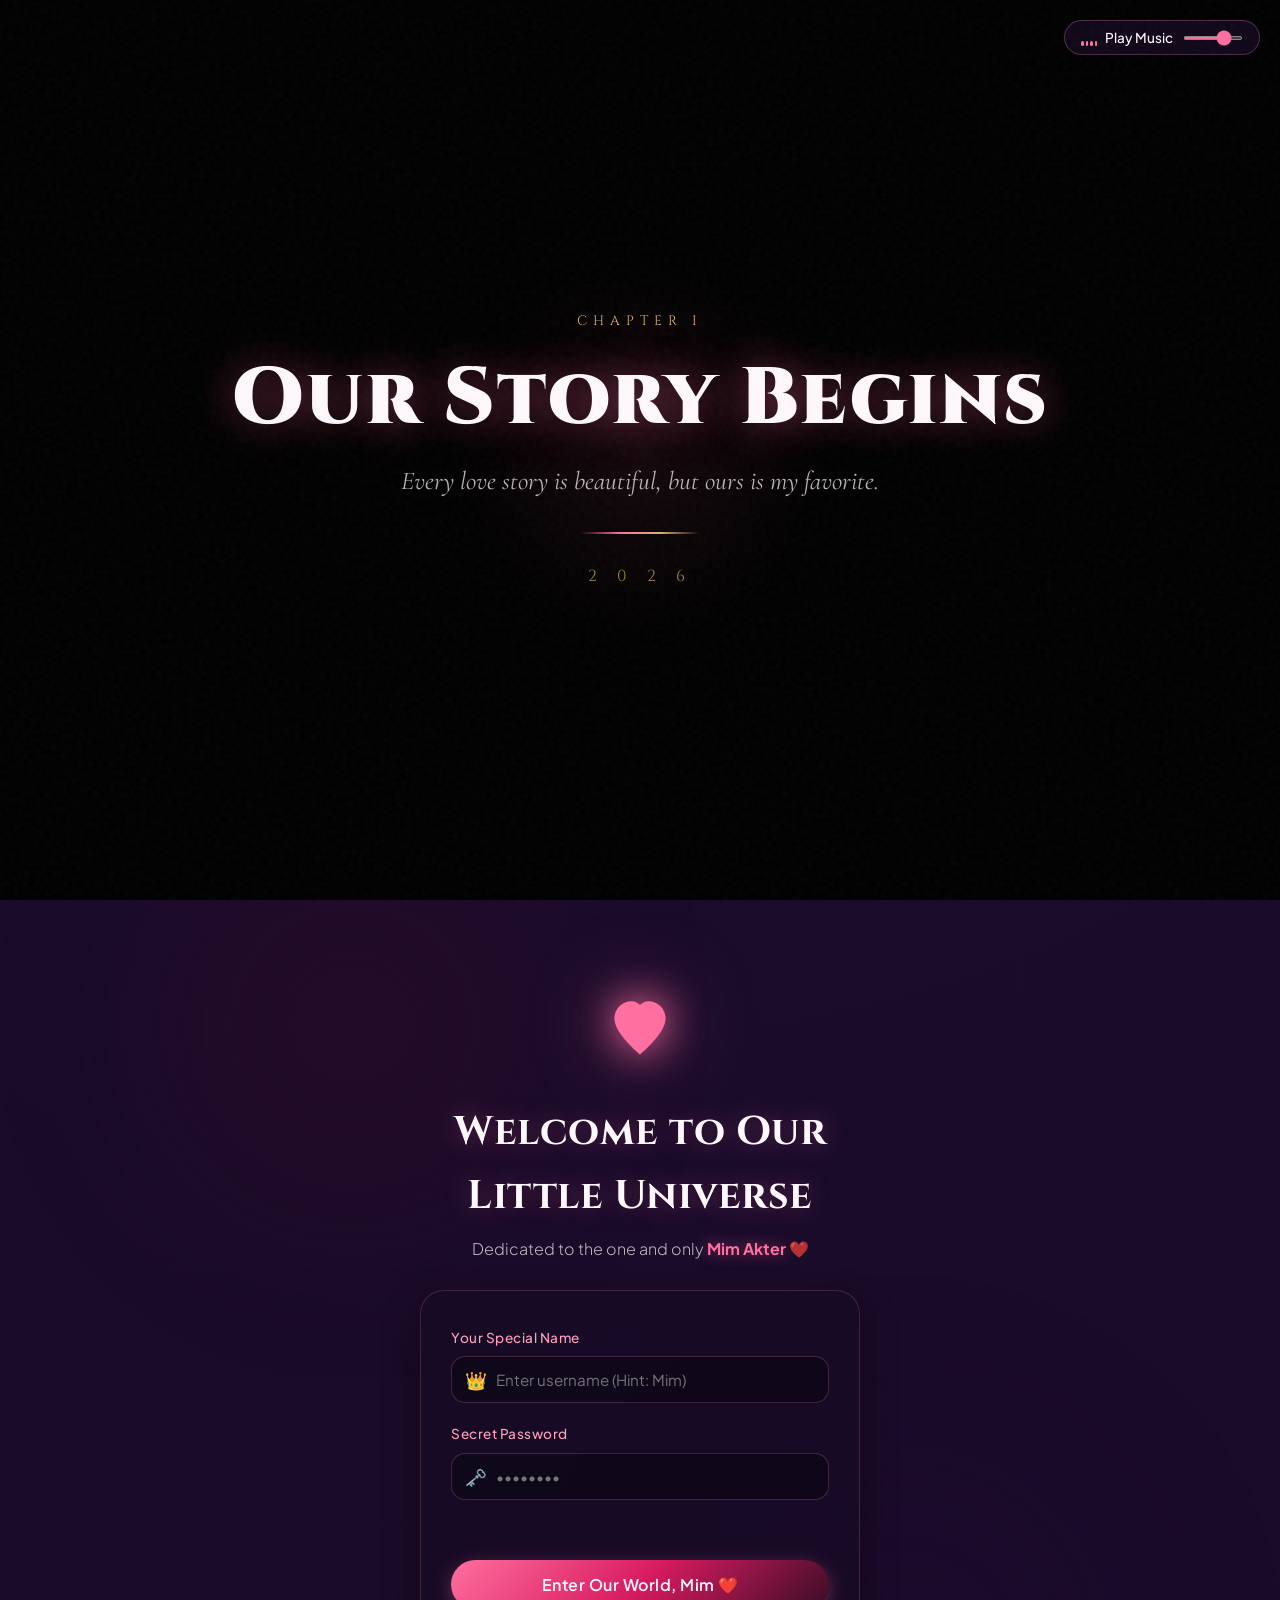
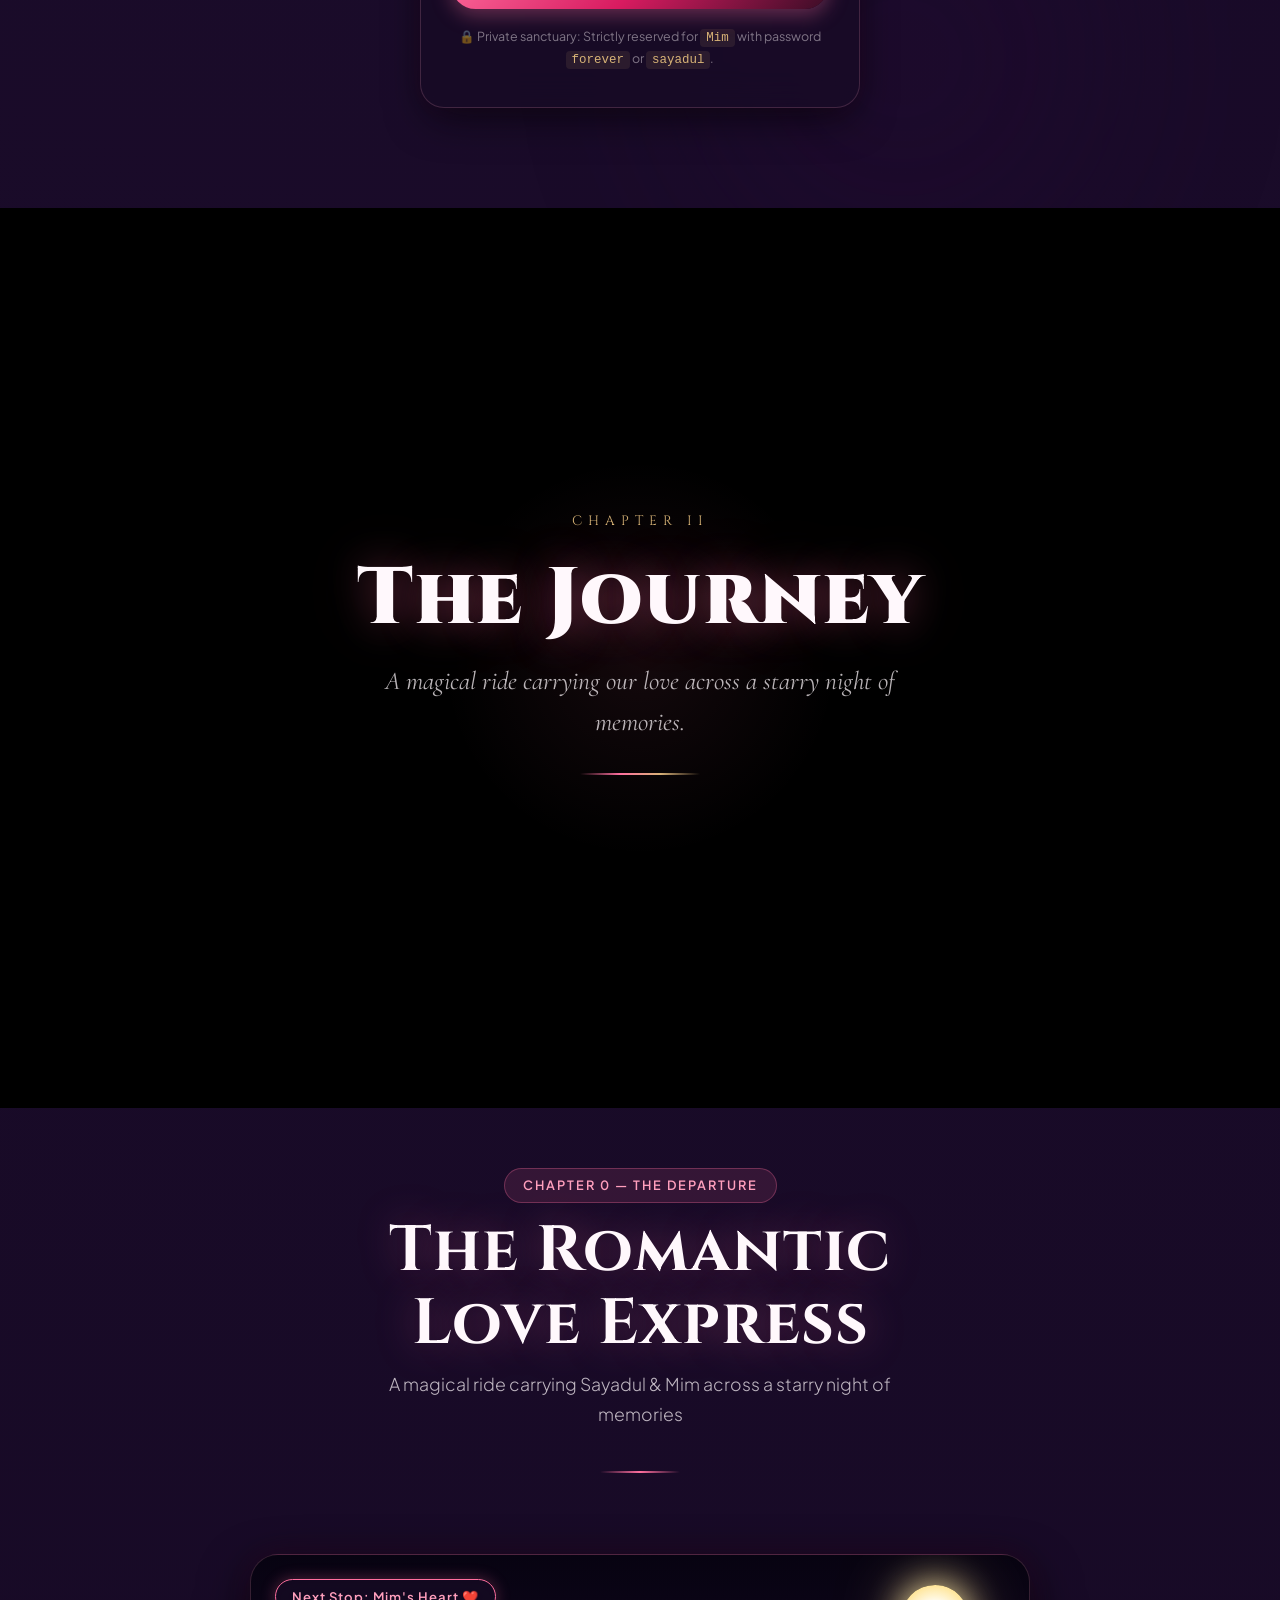
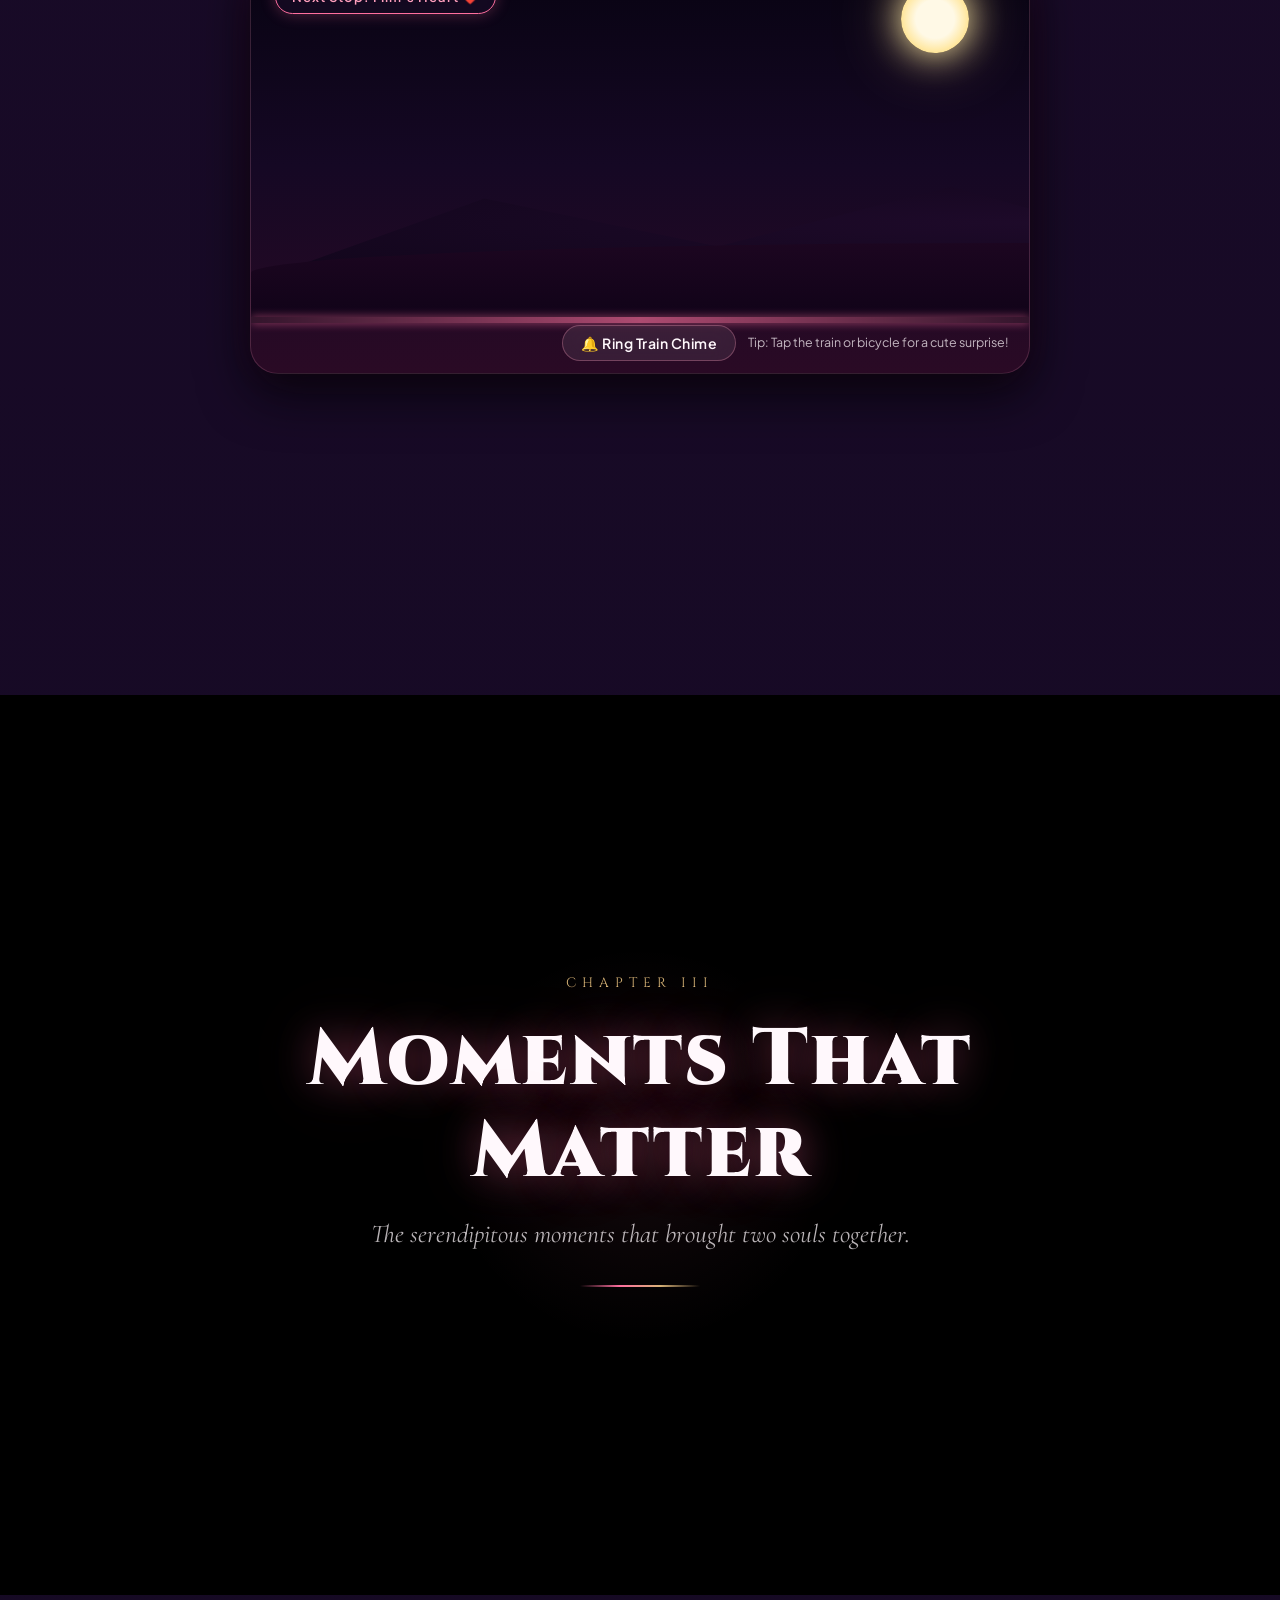
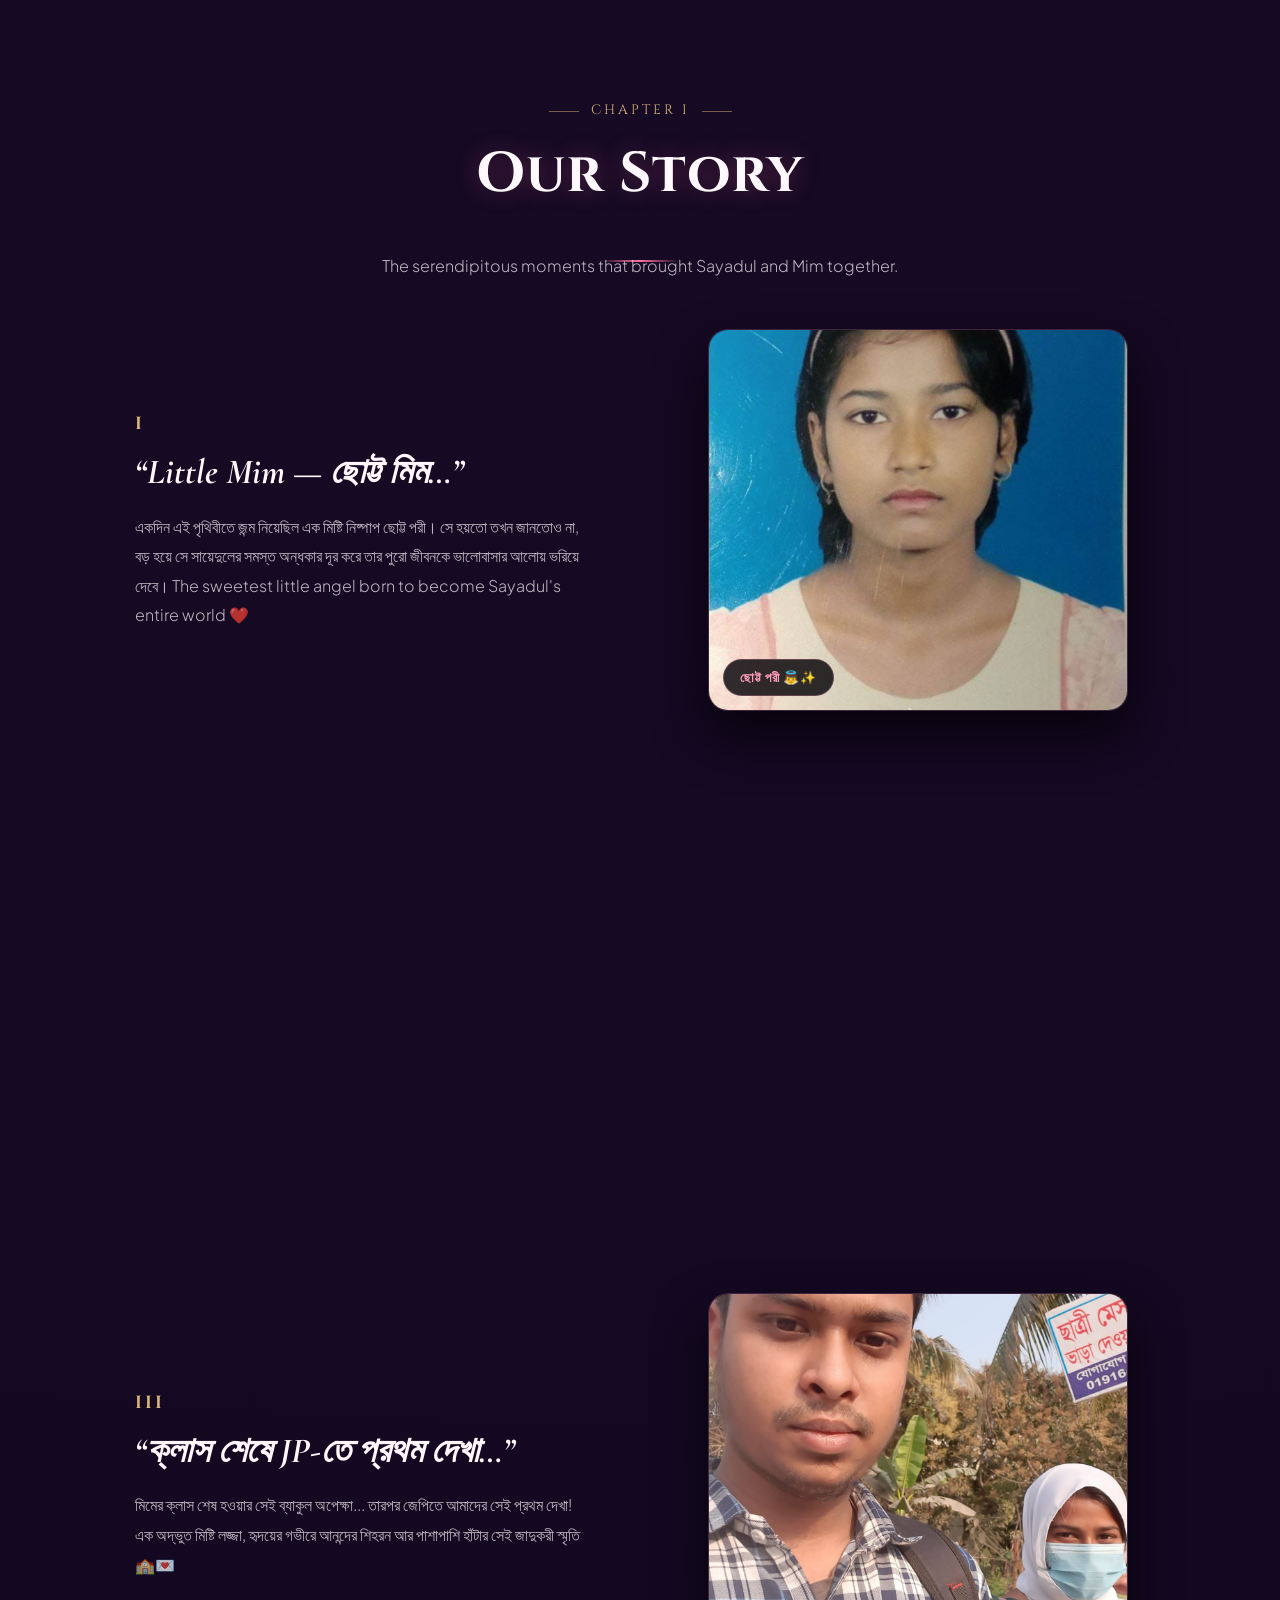
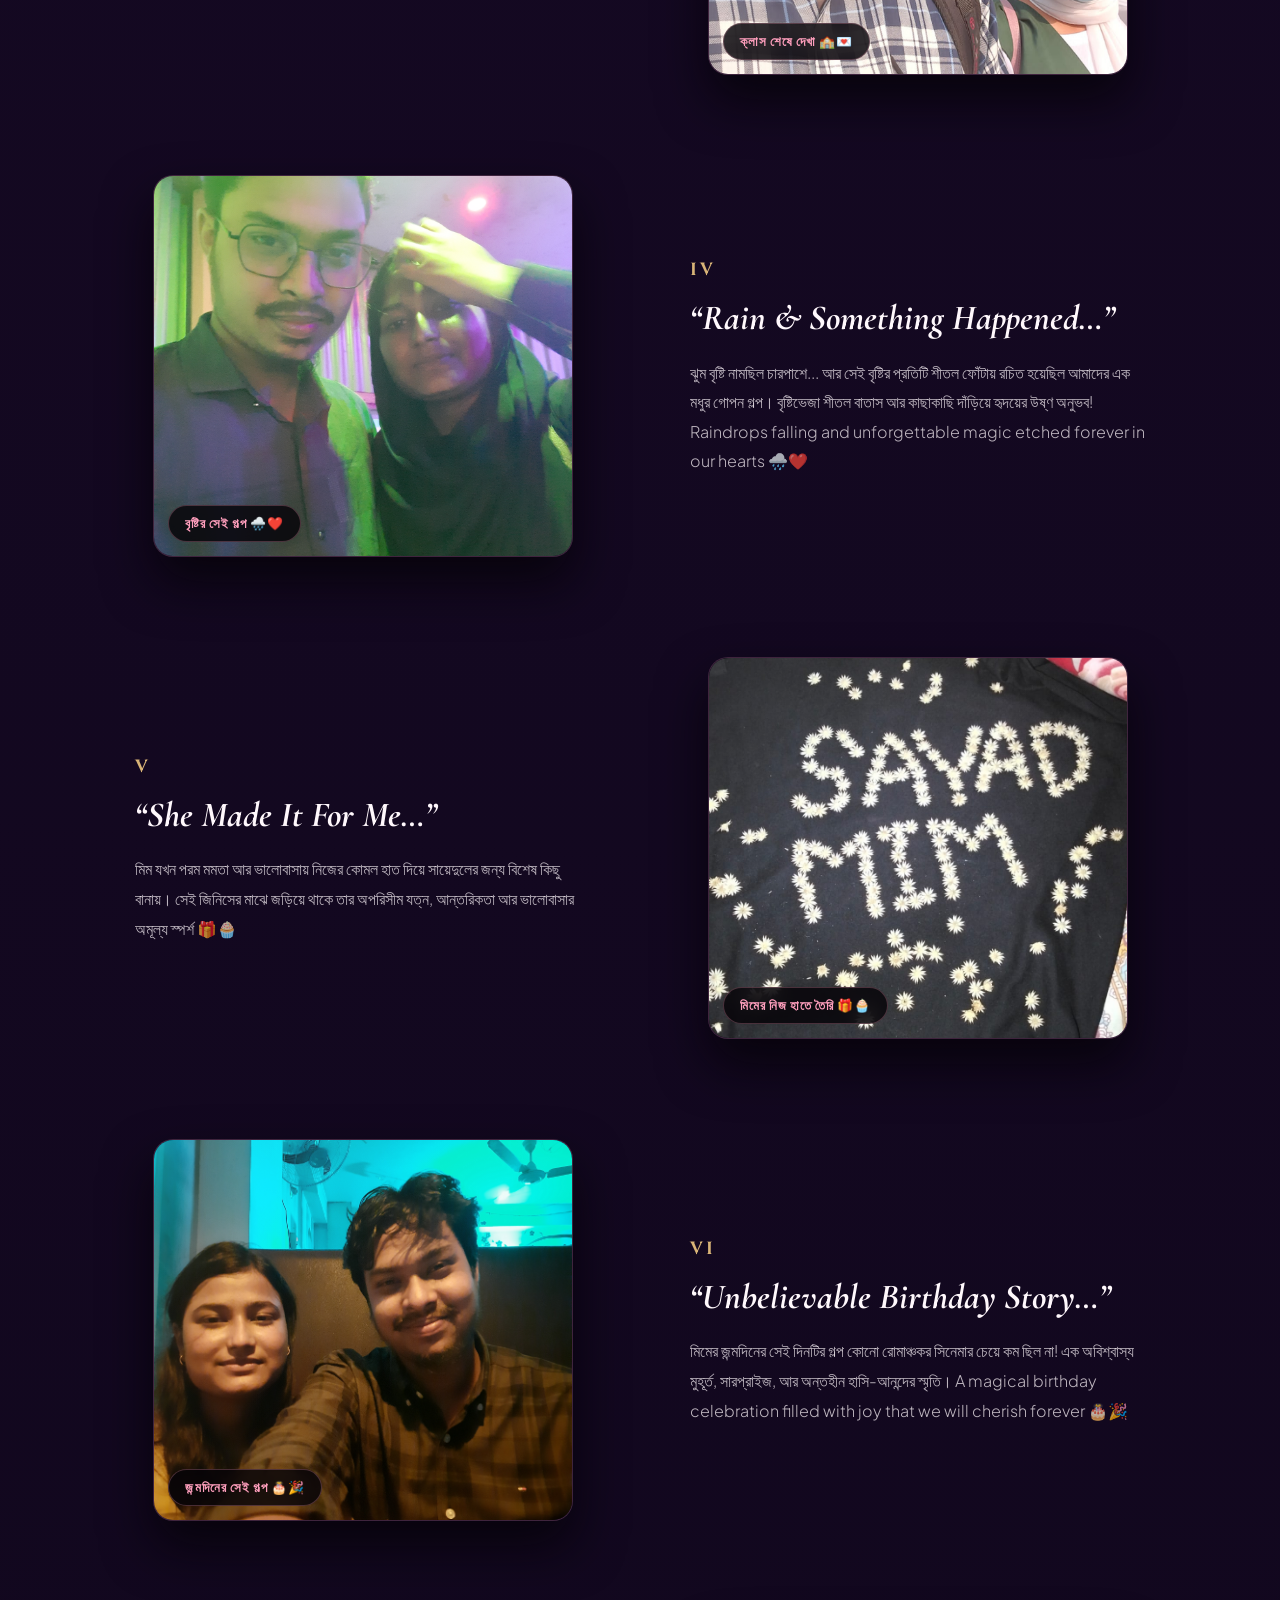
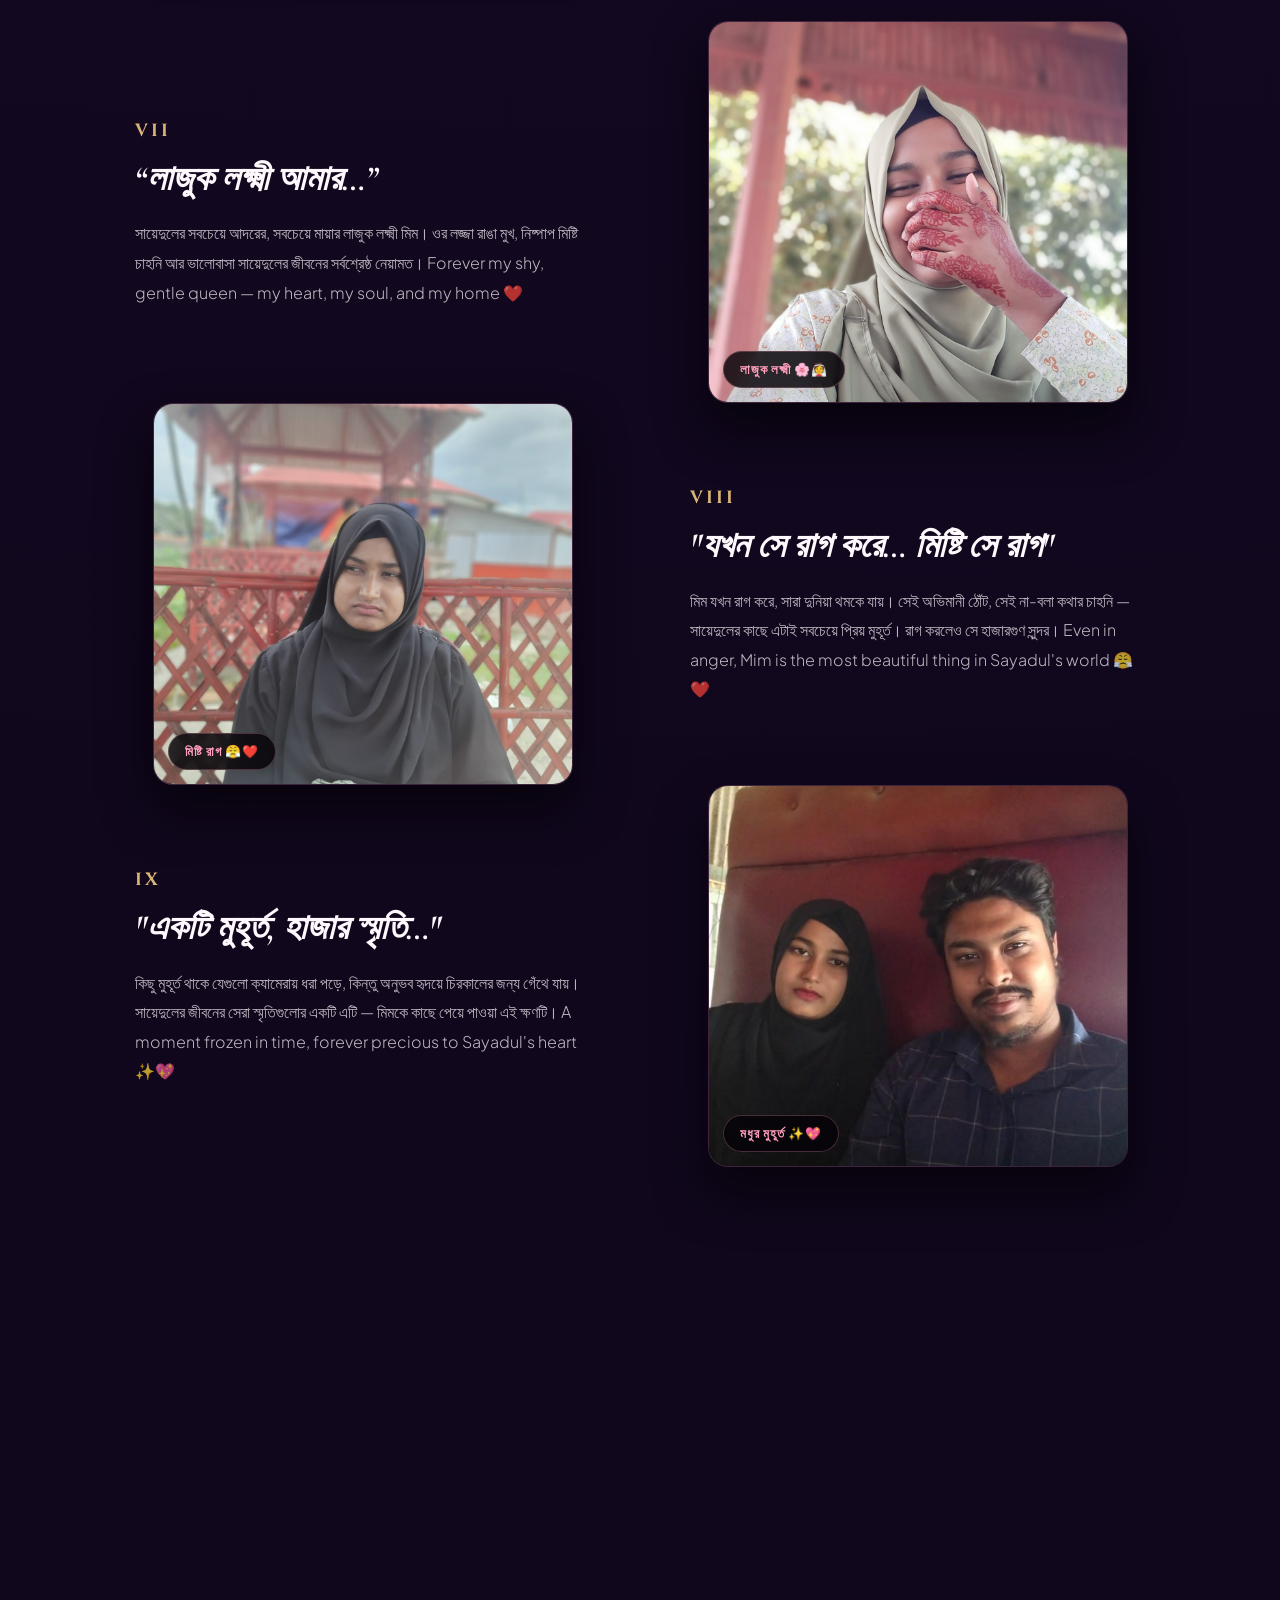
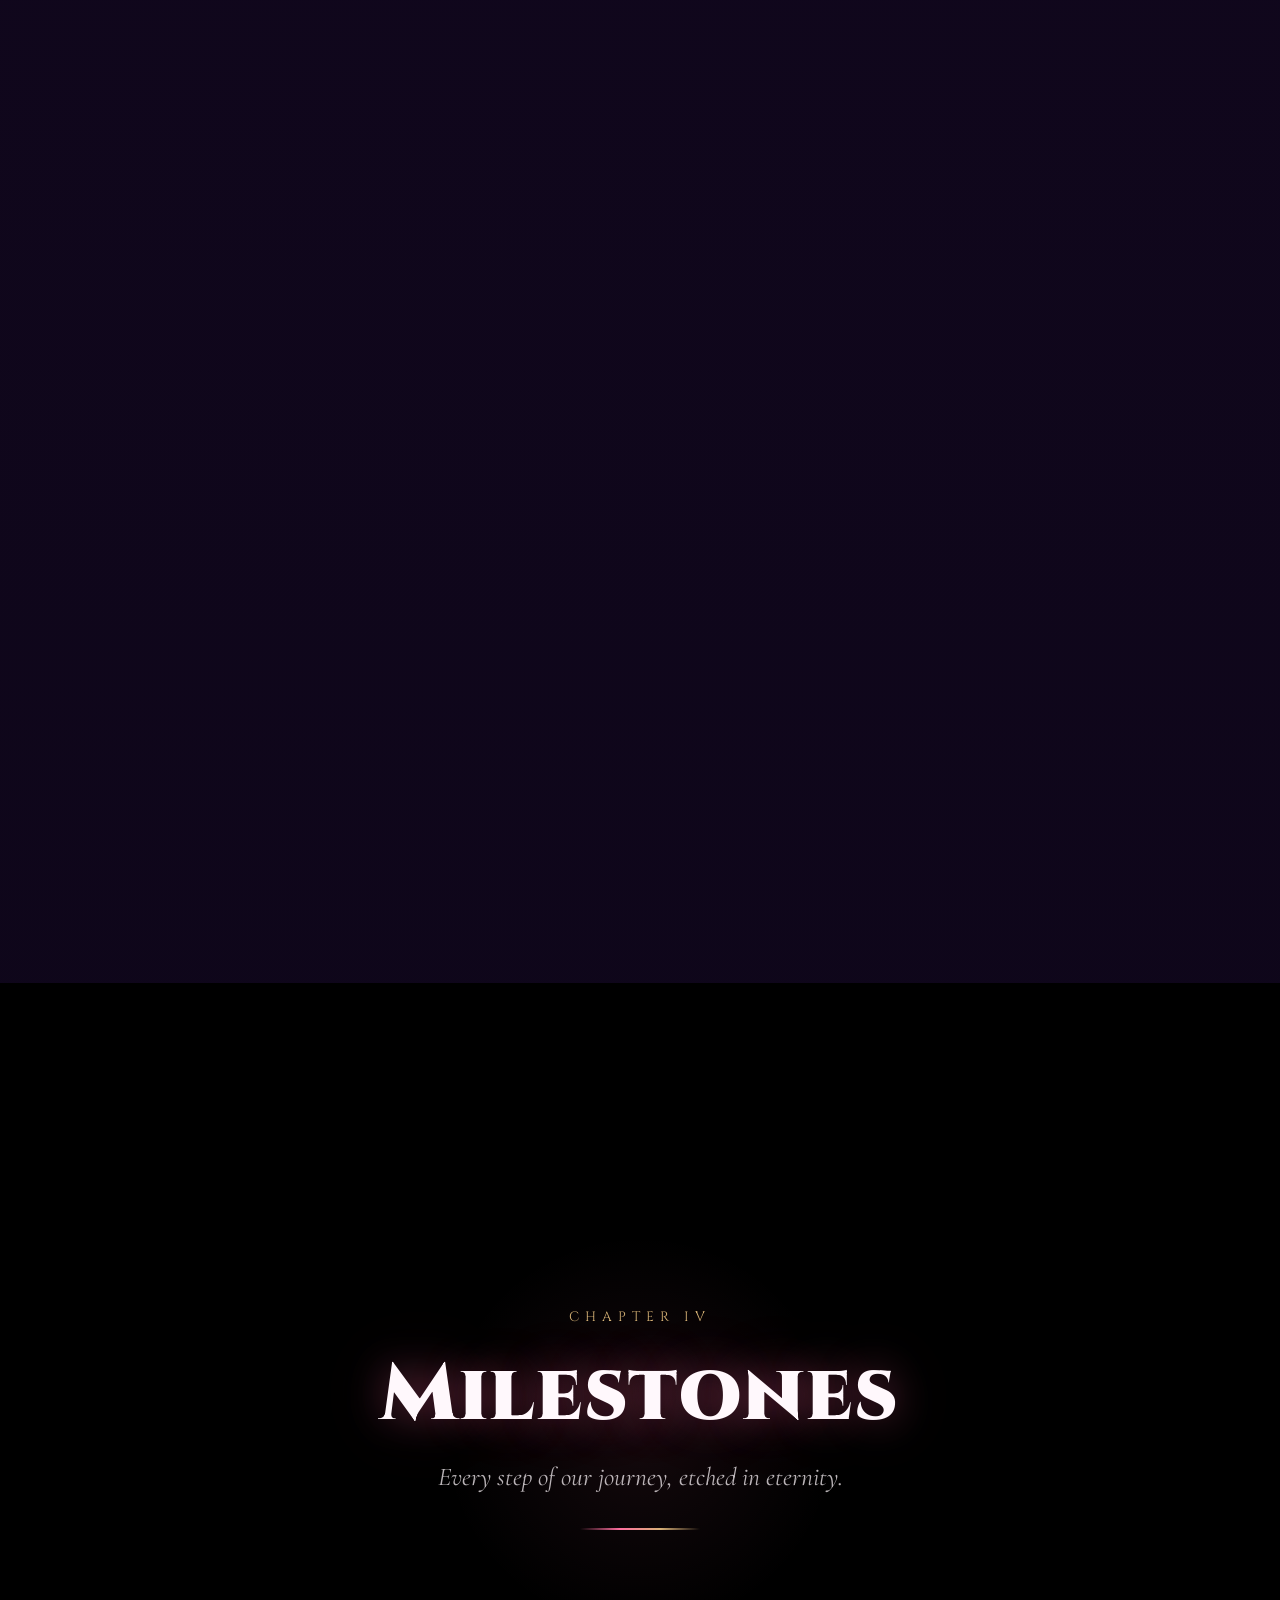
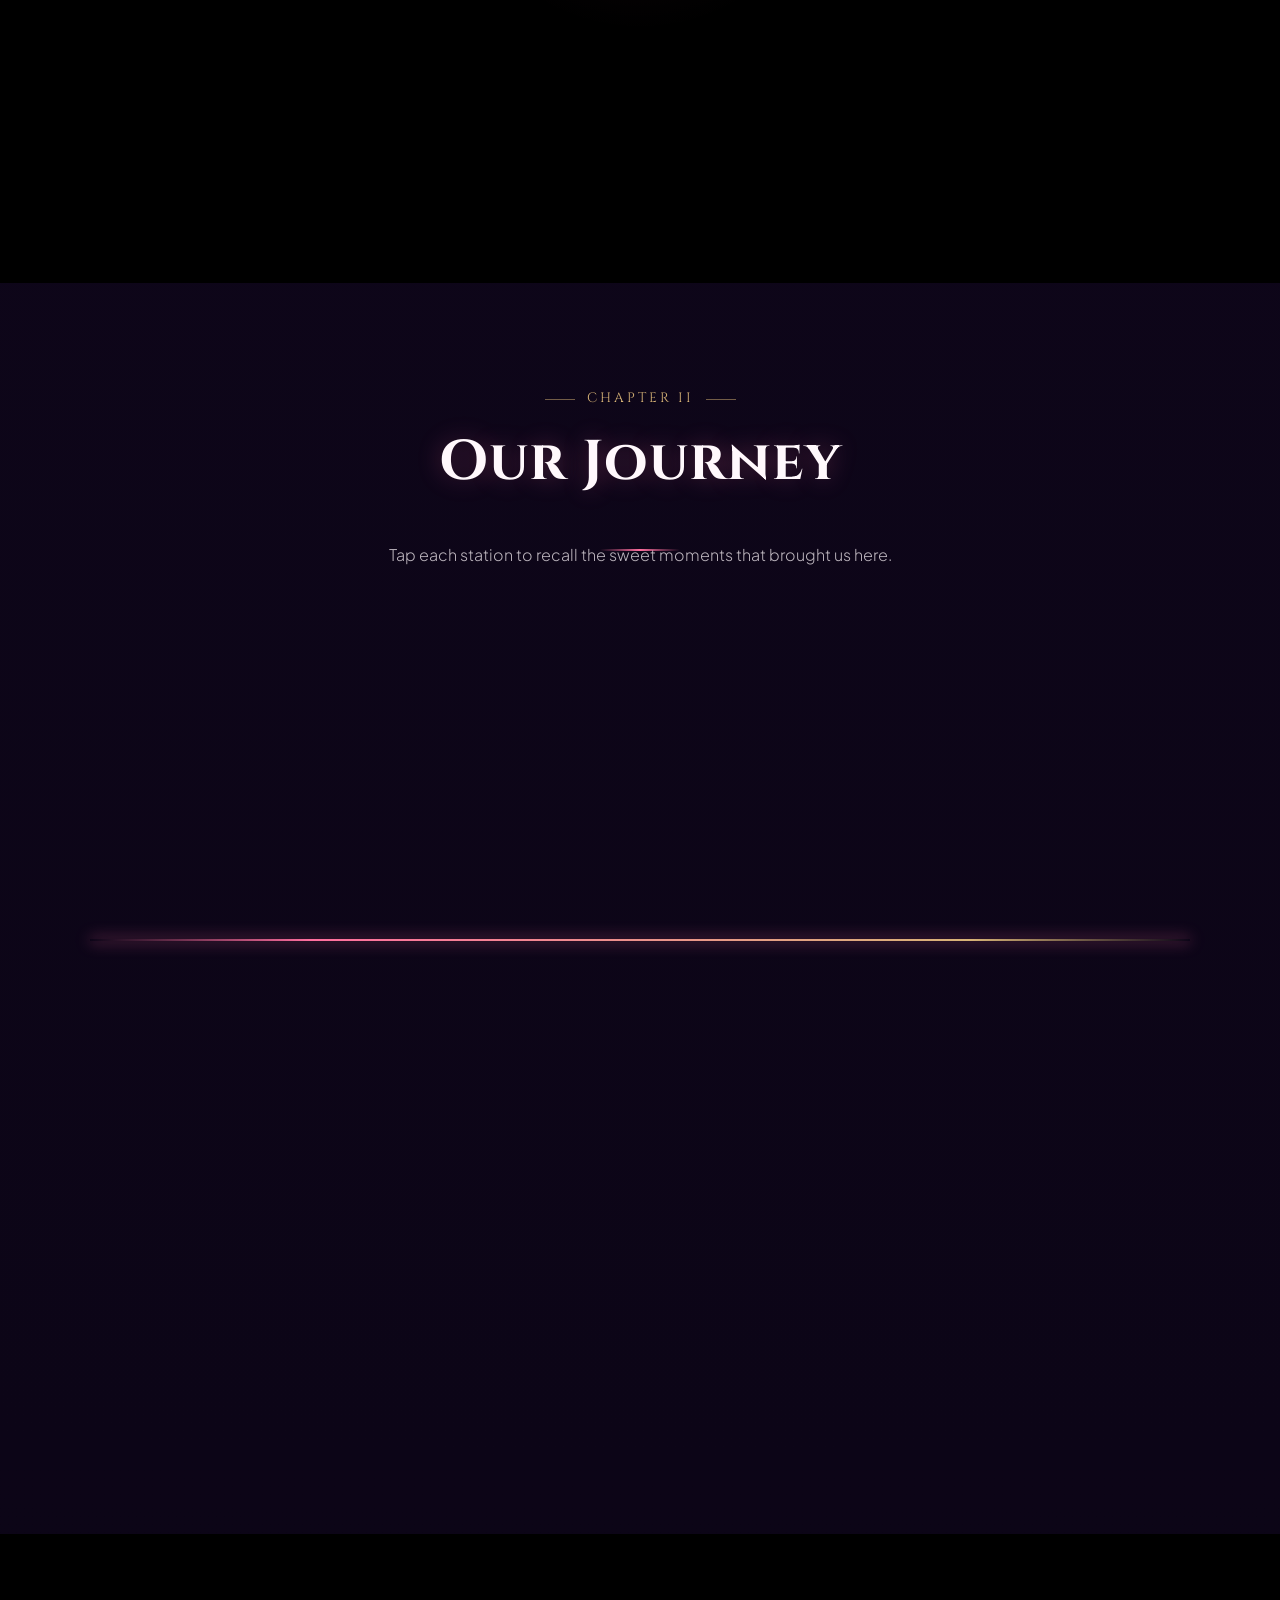
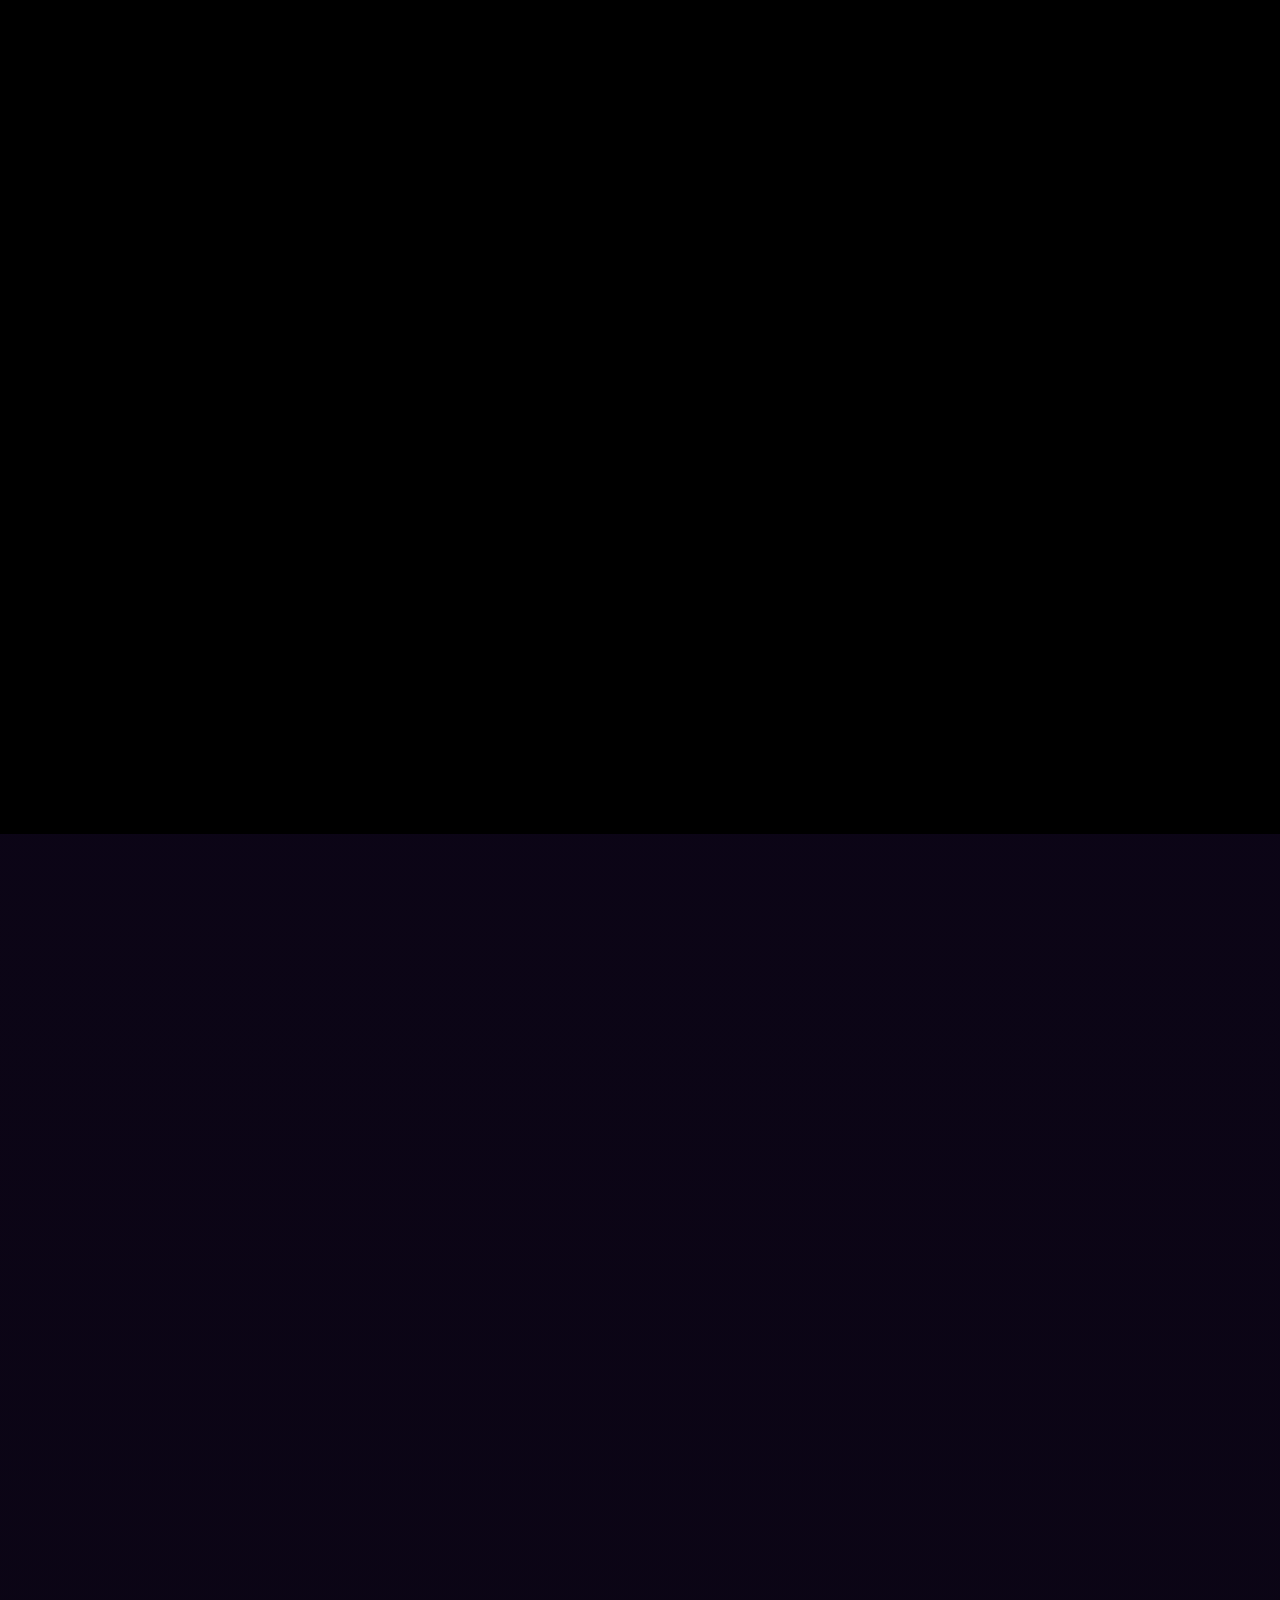
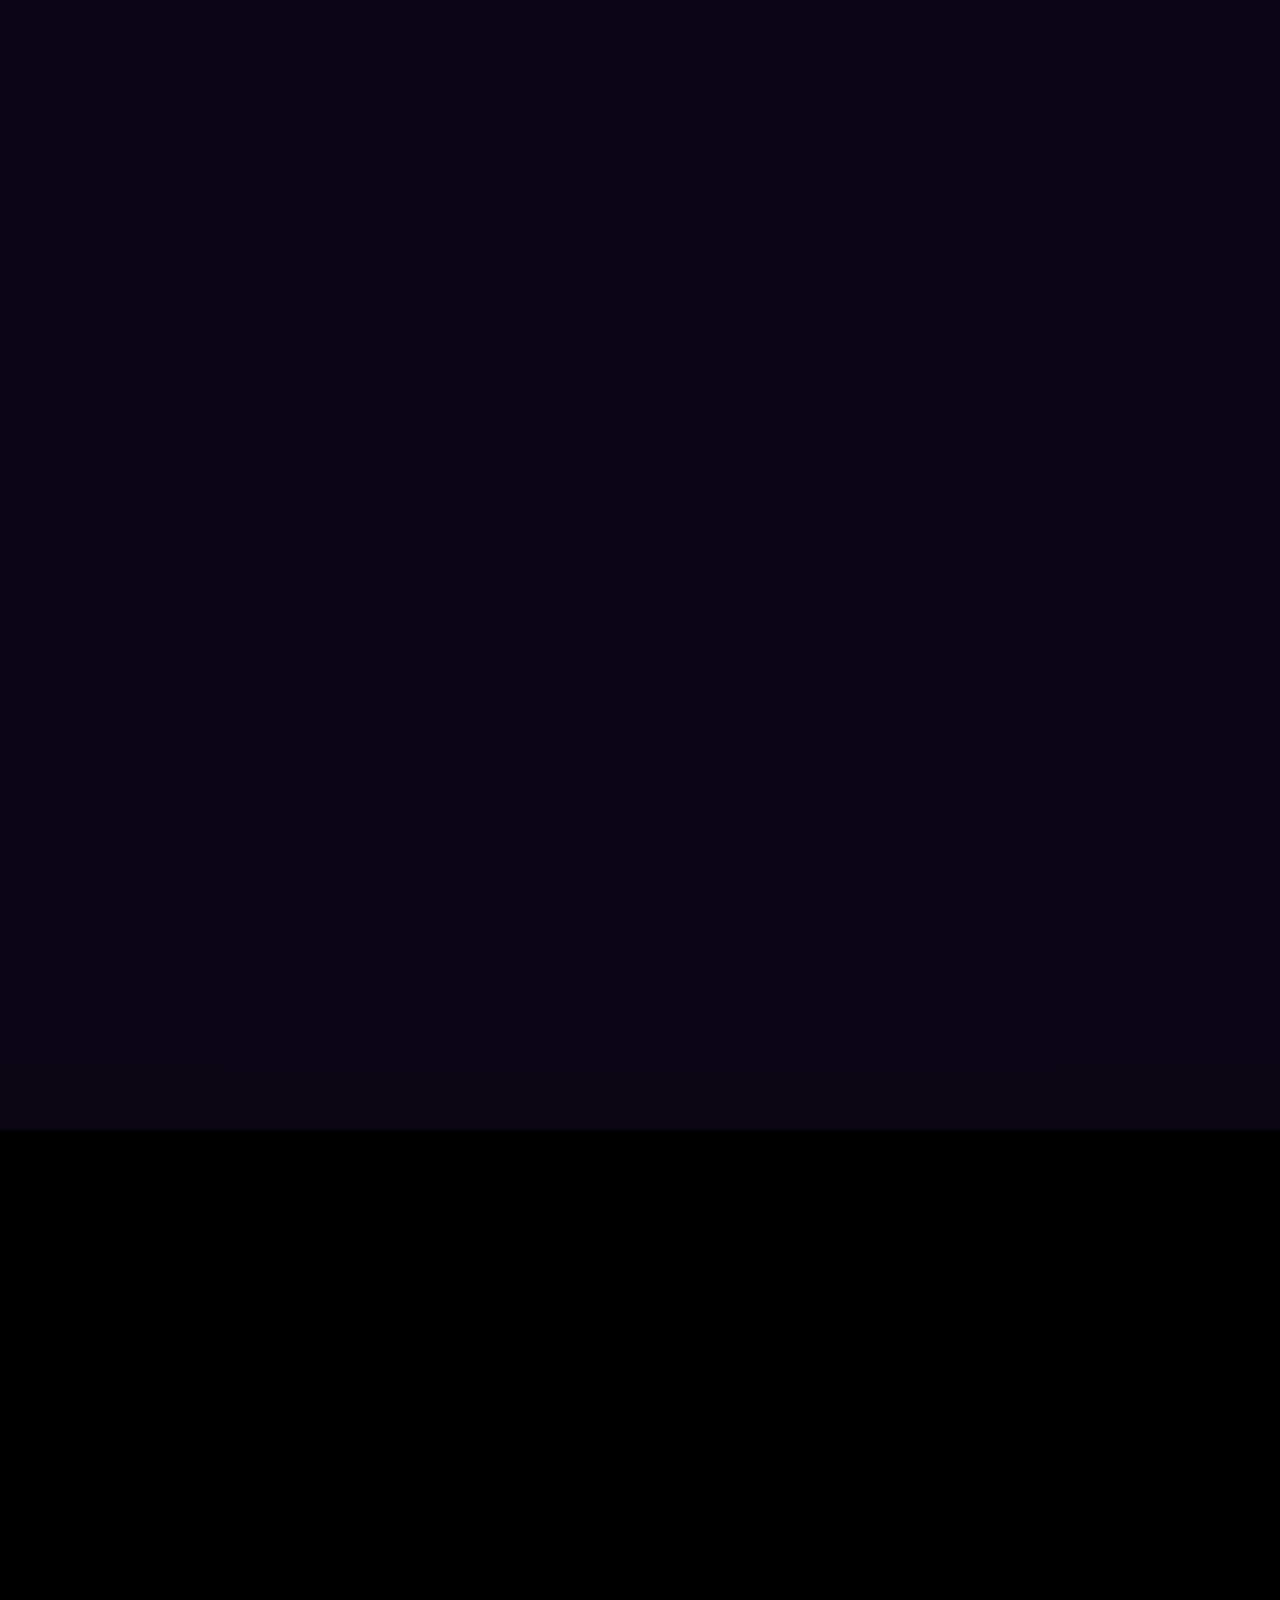
==== our-story/index.html @ 44e0f639 "Add files via upload" ====
<!DOCTYPE html>
<html lang="en">
<head>
    <meta charset="UTF-8">
    <meta name="viewport" content="width=device-width, initial-scale=1.0, viewport-fit=cover">
    <title>Md Sayadul Islam & Mim Akter ❤️ — Our Magical Love Story</title>
    <meta name="description" content="A private interactive romantic cinematic movie and magical journey celebrating the eternal love of Md Sayadul Islam and Mim Akter.">
    <meta name="theme-color" content="#050308">
    <meta name="apple-mobile-web-app-capable" content="yes">
    <meta name="apple-mobile-web-app-status-bar-style" content="black-translucent">

    <!-- Favicon -->
    <link rel="icon" href="data:image/svg+xml,<svg xmlns=%22http://www.w3.org/2000/svg%22 viewBox=%220 0 100 100%22><text y=%22.9em%22 font-size=%2290%22>❤️</text></svg>">

    <!-- Google Fonts -->
    <link rel="preconnect" href="https://fonts.googleapis.com">
    <link rel="preconnect" href="https://fonts.gstatic.com" crossorigin>
    <link href="https://fonts.googleapis.com/css2?family=Cinzel:wght@400;600;700;900&family=Cormorant+Garamond:ital,wght@0,400;0,600;1,400;1,600&family=Great+Vibes&family=Plus+Jakarta+Sans:wght@300;400;500;600;700&display=swap" rel="stylesheet">

    <!-- CSS -->
    <link rel="stylesheet" href="style.css">
    <link rel="stylesheet" href="perfect-layout.css">

    <!-- CDN Libraries: GSAP, ScrollTrigger, Three.js -->
    <script src="https://cdnjs.cloudflare.com/ajax/libs/gsap/3.12.5/gsap.min.js"></script>
    <script src="https://cdnjs.cloudflare.com/ajax/libs/gsap/3.12.5/ScrollTrigger.min.js"></script>
    <script src="https://cdnjs.cloudflare.com/ajax/libs/three.js/r128/three.min.js"></script>
</head>
<body>
    <!-- Skip Link for Accessibility -->
    <a href="#main-content" class="skip-link">Skip to main content</a>

    <!-- Loading Screen -->
    <div class="loading-overlay" id="loading-overlay">
        <div class="loading-heart">❤️</div>
        <p class="loading-text">Loading our story...</p>
    </div>

    <!-- Film Grain Texture Overlay -->
    <div class="film-grain" aria-hidden="true"></div>

    <!-- Cinematic Vignette -->
    <div class="cinematic-vignette" id="cinematic-vignette" aria-hidden="true"></div>

    <!-- Cinematic Letterbox Bars -->
    <div class="cinematic-bars" id="cinematic-bars" aria-hidden="true"></div>

    <!-- Floating Light Leaks -->
    <div class="light-leak light-leak-1" id="light-leak-1" aria-hidden="true"></div>
    <div class="light-leak light-leak-2" id="light-leak-2" aria-hidden="true"></div>

    <!-- Auto-Scroll Cinematic Controller -->
    <div id="auto-scroll-controller" class="auto-scroll-ctrl" aria-label="Auto-scroll controller">
        <button id="auto-scroll-toggle" class="auto-scroll-btn" aria-label="Play or pause auto-scroll" title="Auto Play / Pause">
            <svg id="auto-play-icon" class="auto-icon" viewBox="0 0 24 24" fill="currentColor"><polygon points="5,3 19,12 5,21"></polygon></svg>
            <svg id="auto-pause-icon" class="auto-icon hidden" viewBox="0 0 24 24" fill="currentColor"><rect x="6" y="4" width="4" height="16"></rect><rect x="14" y="4" width="4" height="16"></rect></svg>
        </button>
        <div class="auto-scroll-timer" id="auto-scroll-timer">
            <svg class="timer-ring" viewBox="0 0 36 36">
                <circle class="timer-track" cx="18" cy="18" r="16"></circle>
                <circle class="timer-fill" id="timer-fill" cx="18" cy="18" r="16"></circle>
            </svg>
            <span class="timer-label" id="timer-label">5</span>
        </div>
        <span class="auto-scroll-status" id="auto-scroll-status">Auto Play</span>
    </div>

    <!-- Pause Overlay — shown when user touches during auto-play -->
    <div class="auto-pause-overlay" id="auto-pause-overlay" aria-hidden="true">
        <div class="pause-badge">
            <span class="pause-badge-icon">⏸</span>
            <span class="pause-badge-text">Paused — Release to continue</span>
        </div>
    </div>

    <!-- Section Indicator Dots -->
    <div class="auto-section-indicator" id="auto-section-indicator" aria-hidden="true"></div>

    <!-- Scroll Progress Bar -->
    <div class="scroll-progress" id="scroll-progress" aria-hidden="true"></div>

    <!-- Background Adaptive Particle Canvas -->
    <canvas id="ambient-canvas" aria-hidden="true"></canvas>

    <!-- Desktop Cursor Glow -->
    <div id="cursor-glow" aria-hidden="true"></div>

    <!-- Cinematic Scene Transition Overlay -->
    <div id="cinematic-transition" aria-hidden="true">
        <div class="transition-vortex"></div>
    </div>

    <!-- Floating Audio Player Controller -->
    <div id="audio-controller" class="glass-pill" aria-label="Audio controller">
        <button id="audio-toggle" class="audio-btn" aria-label="Play or pause background music" title="Toggle Music">
            <span class="audio-icon playing-icon" aria-hidden="true">
                <span class="eq-bar"></span>
                <span class="eq-bar"></span>
                <span class="eq-bar"></span>
                <span class="eq-bar"></span>
            </span>
            <span class="audio-text" id="audio-status-text">Play Music</span>
        </button>
        <div class="volume-slider-wrap" title="Music Volume">
            <input type="range" id="volume-slider" min="0" max="1" step="0.05" value="0.75" aria-label="Volume slider">
        </div>
        <audio id="bg-music" loop preload="auto" playsinline>
            <source src="assets/music/song.mp3" type="audio/mpeg">
            <source src="assets/music/song.mp3" type="audio/wav">
        </audio>
    </div>

    <!-- MAIN FLOW CONTAINER -->
    <main id="main-content">

        <!-- ==========================================
             SCENE BREAK — AFTER LOGIN
             ========================================== -->
        <div class="scene-break" data-scene-break="true">
            <span class="break-chapter-label">Chapter I</span>
            <h2 class="break-title">Our Story Begins</h2>
            <p class="break-subtitle">Every love story is beautiful, but ours is my favorite.</p>
            <div class="break-divider"></div>
            <span class="break-year">2 0 2 6</span>
        </div>

        <!-- ==========================================
             PAGE 01 — CINEMATIC LOGIN (STRICTLY FOR MIM)
             ========================================== -->
        <section id="login" class="scene active-scene" aria-label="Cinematic Login">
            <div class="scene-sky-bg" aria-hidden="true">
                <div class="aurora-glow aurora-1"></div>
                <div class="aurora-glow aurora-2"></div>
            </div>

            <div class="login-wrapper">
                <!-- Glowing Pulsing Heart Emblem -->
                <div class="login-emblem-wrap">
                    <div class="pulse-ring ring-1"></div>
                    <div class="pulse-ring ring-2"></div>
                    <div class="beating-heart-svg glow-pink">
                        <svg viewBox="0 0 100 100" class="heart-svg">
                            <path d="M50,88.5 C48,86.5 10,55 10,32 C10,17 22,5 37,5 C44.5,5 50,11 50,11 C50,11 55.5,5 63,5 C78,5 90,17 90,32 C90,55 52,86.5 50,88.5 Z"/>
                        </svg>
                    </div>
                </div>

                <div class="login-header">
                    <h1 class="cinematic-title">Welcome to Our Little Universe</h1>
                    <p class="cinematic-subtitle">Dedicated to the one and only <span class="highlight-mim">Mim Akter</span> ❤️</p>
                </div>

                <!-- Glass Login Card -->
                <div class="glass-card login-card" id="login-card">
                    <form id="login-form" autocomplete="off">
                        <div class="input-group">
                            <label for="login-nickname">Your Special Name</label>
                            <div class="input-wrapper">
                                <span class="input-icon">👑</span>
                                <input type="text" id="login-nickname" placeholder="Enter username (Hint: Mim)" required autocomplete="username">
                            </div>
                        </div>

                        <div class="input-group">
                            <label for="login-password">Secret Password</label>
                            <div class="input-wrapper">
                                <span class="input-icon">🗝️</span>
                                <input type="password" id="login-password" placeholder="••••••••" required autocomplete="current-password">
                            </div>
                        </div>

                        <div id="login-error" class="login-error-msg" role="alert" aria-live="polite"></div>

                        <button type="submit" id="login-submit-btn" class="btn btn-primary magnetic-btn">
                            <span class="btn-text">Enter Our World, Mim ❤️</span>
                            <span class="btn-glow"></span>
                        </button>
                    </form>
                    <p class="login-hint">🔒 Private sanctuary: Strictly reserved for <code>Mim</code> with password <code>forever</code> or <code>sayadul</code>.</p>
                </div>
            </div>
        </section>

        <!-- ==========================================
             PAGE 02 — CINEMATIC INTRO
             ========================================== -->
        <section id="intro" class="scene" aria-label="Cinematic Introduction">
            <div class="black-void" id="intro-void">
                <div class="singularity-point" id="intro-singularity"></div>
                <div class="intro-lens-flare" id="intro-flare"></div>
            </div>

            <div class="intro-content-container">
                <div class="intro-quote-wrap">
                    <p class="intro-line" id="intro-quote-1">Every love story is beautiful…</p>
                    <p class="intro-line" id="intro-quote-2">But ours…</p>
                    <p class="intro-line" id="intro-quote-3">…is my absolute favorite.</p>
                </div>

                <div class="intro-names-wrap" id="intro-names-card">
                    <h2 class="couple-names-text" id="intro-couple-names">Md Sayadul Islam <span class="heart-symbol">❤️</span> Mim Akter</h2>
                    <p class="intro-subtext">Our Magical Journey Begins Here.</p>
                    <button id="skip-intro-btn" class="btn btn-secondary intro-continue-btn">Step Into The Magic ✨</button>
                </div>
            </div>
        </section>

        <!-- ==========================================
             PAGE 03 — THE JOURNEY BEGINS: ROMANTIC CYCLE & LOVE TRAIN
             ========================================== -->
        <div class="scene-break" data-scene-break="true">
            <span class="break-chapter-label">Chapter II</span>
            <h2 class="break-title">The Journey</h2>
            <p class="break-subtitle">A magical ride carrying our love across a starry night of memories.</p>
            <div class="break-divider"></div>
        </div>

        <section id="home" class="scene scroll-scene" aria-label="The Journey Begins">
            <div class="section-bg-glow"></div>

            <div class="home-container">
                <header class="scene-header">
                    <span class="tagline-pill">Chapter 0 — The Departure</span>
                    <h1 class="home-main-title">The Romantic Love Express</h1>
                    <p class="home-sub">A magical ride carrying Sayadul & Mim across a starry night of memories</p>
                    <div class="header-divider"></div>
                </header>

                <!-- Cinematic Animated Cycle & Train Stage -->
                <div class="animated-journey-stage glass-card" id="journey-stage">
                    <div class="journey-sky">
                        <div class="journey-moon"></div>
                        <div class="shooting-star star-1"></div>
                        <div class="shooting-star star-2"></div>
                    </div>

                    <!-- Parallax Mountains & Silhouettes -->
                    <div class="journey-mountains"></div>
                    <div class="journey-hills"></div>

                    <!-- Milestone Station Signs -->
                    <div class="milestone-board">
                        <span class="milestone-text">Next Stop: Mim's Heart ❤️</span>
                    </div>

                    <!-- The Romantic Steam Train -->
                    <div class="train-track">
                        <div class="rail-glow"></div>
                        <div class="romantic-train" id="romantic-train" title="Tap the train to whistle!">
                            <!-- Heart-shaped smoke puffs -->
                            <div class="smoke-puff puff-1">❤️</div>
                            <div class="smoke-puff puff-2">☁️</div>
                            <div class="smoke-puff puff-3">❤️</div>

                            <!-- Locomotive -->
                            <div class="train-engine">
                                <div class="train-chimney"></div>
                                <div class="train-cabin">
                                    <span class="train-driver">👨‍❤️‍👩</span>
                                </div>
                                <div class="train-light"></div>
                            </div>
                            <!-- Love Carriages -->
                            <div class="train-carriage carriage-1">
                                <span class="carriage-banner">Sayadul + Mim</span>
                                <span class="carriage-hearts">💖 🌸</span>
                            </div>
                            <div class="train-carriage carriage-2">
                                <span class="carriage-banner">Forever Bound</span>
                                <span class="carriage-hearts">💍 ✨</span>
                            </div>
                        </div>
                    </div>

                    <!-- Animated Tandem Cycle Rider -->
                    <div class="cycle-track">
                        <div class="romantic-bicycle" id="romantic-bicycle" title="Tap bicycle to ring the bell!">
                            <div class="bike-balloon-cluster">
                                <span class="balloon b-1">❤️</span>
                                <span class="balloon b-2">💖</span>
                                <span class="balloon b-3">✨</span>
                            </div>
                            <div class="bicycle-couple">
                                <span class="rider-emoji">🚲👫</span>
                            </div>
                            <div class="bike-dust"></div>
                        </div>
                    </div>

                    <div class="train-interaction-bar">
                        <button id="train-whistle-btn" class="btn btn-secondary small-btn">
                            <span>🔔 Ring Train Chime</span>
                        </button>
                        <span class="journey-hint">Tip: Tap the train or bicycle for a cute surprise!</span>
                    </div>
                </div>

                <!-- Storybook Flow Next Chapter CTA -->
                <div class="flow-next-bridge" data-target="story">
                    <p class="bridge-caption">Ready to explore where it all started?</p>
                    <button class="btn btn-primary grand-btn magnetic-btn continue-flow-btn" data-target="story">
                        <span>Begin Chapter I: Our Story 🌸⬇️</span>
                        <span class="btn-glow"></span>
                    </button>
                </div>
            </div>
        </section>

        <!-- ==========================================
             PAGE 04 — OUR STORY (Cinematic Chapters)
             ========================================== -->
        <div class="scene-break" data-scene-break="true">
            <span class="break-chapter-label">Chapter III</span>
            <h2 class="break-title">Moments That<br>Matter</h2>
            <p class="break-subtitle">The serendipitous moments that brought two souls together.</p>
            <div class="break-divider"></div>
        </div>

        <section id="story" class="scene scroll-scene" aria-label="Our Story Chapters">
            <div class="story-container">
                <header class="scene-header">
                    <span class="scene-subtitle">Chapter I</span>
                    <h2 class="scene-title">Our Story</h2>
                    <div class="header-divider"></div>
                    <p class="scene-desc">The serendipitous moments that brought Sayadul and Mim together.</p>
                </header>

                <div class="story-chapters-wrapper" id="story-chapters">
                    <!-- Chapter 1 -->
                    <div class="story-chapter" data-chapter="1">
                        <div class="chapter-text-side">
                            <span class="chapter-number">I</span>
                            <h3 class="chapter-quote">“Little Mim — ছোট্ট মিম…”</h3>
                            <p class="chapter-description">একদিন এই পৃথিবীতে জন্ম নিয়েছিল এক মিষ্টি নিষ্পাপ ছোট্ট পরী। সে হয়তো তখন জানতোও না, বড় হয়ে সে সায়েদুলের সমস্ত অন্ধকার দূর করে তার পুরো জীবনকে ভালোবাসার আলোয় ভরিয়ে দেবে। The sweetest little angel born to become Sayadul's entire world ❤️</p>
                        </div>
                        <div class="chapter-media-side">
                            <div class="glass-photo-frame tilt-card">
                                <img src="assets/images/Story/lettel%20MiM.jpg" alt="Little Mim" class="story-photo" loading="lazy">
                                <div class="photo-reflection"></div>
                                <span class="photo-badge">ছোট্ট পরী 👼✨</span>
                            </div>
                        </div>
                    </div>

                    <!-- Chapter 2 -->
                    <div class="story-chapter reverse" data-chapter="2">
                        <div class="chapter-text-side">
                            <span class="chapter-number">II</span>
                            <h3 class="chapter-quote">“When We Met First Time — প্রথম দেখা…”</h3>
                            <p class="chapter-description">প্রথমবার চোখে চোখ পড়ার সেই অবিস্মরণীয় ক্ষণ! বুক ধক করে ওঠার মিষ্টি অনুভূতি, চোখের পলক বন্ধ হতে না চাওয়া। From that very first glance, time stood completely still and our eternal story began 🌸👀</p>
                        </div>
                        <div class="chapter-media-side">
                            <div class="glass-photo-frame tilt-card">
                                <img src="assets/images/Story/when%20we%20meet%20frist%20time.jpg" alt="When We Met First Time" class="story-photo" loading="lazy">
                                <div class="photo-reflection"></div>
                                <span class="photo-badge">প্রথম দেখা 🌸👀</span>
                            </div>
                        </div>
                    </div>

                    <!-- Chapter 3 -->
                    <div class="story-chapter" data-chapter="3">
                        <div class="chapter-text-side">
                            <span class="chapter-number">III</span>
                            <h3 class="chapter-quote">“ক্লাস শেষে JP-তে প্রথম দেখা…”</h3>
                            <p class="chapter-description">মিমের ক্লাস শেষ হওয়ার সেই ব্যাকুল অপেক্ষা... তারপর জেপিতে আমাদের সেই প্রথম দেখা! এক অদ্ভুত মিষ্টি লজ্জা, হৃদয়ের গভীরে আনন্দের শিহরন আর পাশাপাশি হাঁটার সেই জাদুকরী স্মৃতি 🏫💌</p>
                        </div>
                        <div class="chapter-media-side">
                            <div class="glass-photo-frame tilt-card">
                                <img src="assets/images/Story/we%20meet%20frist%20time%20in%20jp%20after%20your%20class.jpg" alt="We Meet First Time In JP After Your Class" class="story-photo" loading="lazy">
                                <div class="photo-reflection"></div>
                                <span class="photo-badge">ক্লাস শেষে দেখা 🏫💌</span>
                            </div>
                        </div>
                    </div>

                    <!-- Chapter 4 -->
                    <div class="story-chapter reverse" data-chapter="4">
                        <div class="chapter-text-side">
                            <span class="chapter-number">IV</span>
                            <h3 class="chapter-quote">“Rain & Something Happened…”</h3>
                            <p class="chapter-description">ঝুম বৃষ্টি নামছিল চারপাশে... আর সেই বৃষ্টির প্রতিটি শীতল ফোঁটায় রচিত হয়েছিল আমাদের এক মধুর গোপন গল্প। বৃষ্টিভেজা শীতল বাতাস আর কাছাকাছি দাঁড়িয়ে হৃদয়ের উষ্ণ অনুভব! Raindrops falling and unforgettable magic etched forever in our hearts 🌧️❤️</p>
                        </div>
                        <div class="chapter-media-side">
                            <div class="glass-photo-frame tilt-card">
                                <img src="assets/images/Story/Rain%20and%20somthing%20hapend.jpg" alt="Rain and Something Happened" class="story-photo" loading="lazy">
                                <div class="photo-reflection"></div>
                                <span class="photo-badge">বৃষ্টির সেই গল্প 🌧️❤️</span>
                            </div>
                        </div>
                    </div>

                    <!-- Chapter 5 -->
                    <div class="story-chapter" data-chapter="5">
                        <div class="chapter-text-side">
                            <span class="chapter-number">V</span>
                            <h3 class="chapter-quote">“She Made It For Me…”</h3>
                            <p class="chapter-description">মিম যখন পরম মমতা আর ভালোবাসায় নিজের কোমল হাত দিয়ে সায়েদুলের জন্য বিশেষ কিছু বানায়। সেই জিনিসের মাঝে জড়িয়ে থাকে তার অপরিসীম যত্ন, আন্তরিকতা আর ভালোবাসার অমূল্য স্পর্শ 🎁🧁</p>
                        </div>
                        <div class="chapter-media-side">
                            <div class="glass-photo-frame tilt-card">
                                <img src="assets/images/Story/She%20made%20for%20me.jpg" alt="She Made For Me" class="story-photo" loading="lazy">
                                <div class="photo-reflection"></div>
                                <span class="photo-badge">মিমের নিজ হাতে তৈরি 🎁🧁</span>
                            </div>
                        </div>
                    </div>

                    <!-- Chapter 6 -->
                    <div class="story-chapter reverse" data-chapter="6">
                        <div class="chapter-text-side">
                            <span class="chapter-number">VI</span>
                            <h3 class="chapter-quote">“Unbelievable Birthday Story…”</h3>
                            <p class="chapter-description">মিমের জন্মদিনের সেই দিনটির গল্প কোনো রোমাঞ্চকর সিনেমার চেয়ে কম ছিল না! এক অবিশ্বাস্য মুহূর্ত, সারপ্রাইজ, আর অন্তহীন হাসি-আনন্দের স্মৃতি। A magical birthday celebration filled with joy that we will cherish forever 🎂🎉</p>
                        </div>
                        <div class="chapter-media-side">
                            <div class="glass-photo-frame tilt-card">
                                <img src="assets/images/Story/Unbeleable%20Story%20wher%20that%20day%20your%20birhday.jpg" alt="Unbelievable Birthday Story" class="story-photo" loading="lazy">
                                <div class="photo-reflection"></div>
                                <span class="photo-badge">জন্মদিনের সেই গল্প 🎂🎉</span>
                            </div>
                        </div>
                    </div>

                    <!-- Chapter 7 -->
                    <div class="story-chapter highlight-chapter" data-chapter="7">
                        <div class="chapter-text-side">
                            <span class="chapter-number">VII</span>
                            <h3 class="chapter-quote">“লাজুক লক্ষ্মী আমার…”</h3>
                            <p class="chapter-description">সায়েদুলের সবচেয়ে আদরের, সবচেয়ে মায়ার লাজুক লক্ষ্মী মিম। ওর লজ্জা রাঙা মুখ, নিষ্পাপ মিষ্টি চাহনি আর ভালোবাসা সায়েদুলের জীবনের সর্বশ্রেষ্ঠ নেয়ামত। Forever my shy, gentle queen — my heart, my soul, and my home ❤️</p>
                        </div>
                        <div class="chapter-media-side">
                            <div class="glass-photo-frame tilt-card">
                                <img src="assets/images/Story/Lajuk%20lokhi%20amar.jpg" alt="লাজুক লক্ষ্মী আমার" class="story-photo" loading="lazy">
                                <div class="photo-reflection"></div>
                                <span class="photo-badge">লাজুক লক্ষ্মী 🌸👰</span>
                            </div>
                        </div>
                    </div>
                </div>


                    <!-- Chapter 8 — pic1: যখন সে রাগ করে -->
                    <div class="story-chapter reverse" data-chapter="8">
                        <div class="chapter-text-side">
                            <span class="chapter-number">VIII</span>
                            <h3 class="chapter-quote">"যখন সে রাগ করে… মিষ্টি সে রাগ"</h3>
                            <p class="chapter-description">মিম যখন রাগ করে, সারা দুনিয়া থমকে যায়। সেই অভিমানী ঠোঁট, সেই না-বলা কথার চাহনি — সায়েদুলের কাছে এটাই সবচেয়ে প্রিয় মুহূর্ত। রাগ করলেও সে হাজারগুণ সুন্দর। Even in anger, Mim is the most beautiful thing in Sayadul's world 😤❤️</p>
                        </div>
                        <div class="chapter-media-side">
                            <div class="glass-photo-frame tilt-card">
                                <img src="assets/images/pic1.jpeg" alt="যখন সে রাগ করে" class="story-photo" loading="lazy">
                                <div class="photo-reflection"></div>
                                <span class="photo-badge">মিষ্টি রাগ 😤❤️</span>
                            </div>
                        </div>
                    </div>

                    <!-- Chapter 9 — pic2 -->
                    <div class="story-chapter" data-chapter="9">
                        <div class="chapter-text-side">
                            <span class="chapter-number">IX</span>
                            <h3 class="chapter-quote">"একটি মুহূর্ত, হাজার স্মৃতি…"</h3>
                            <p class="chapter-description">কিছু মুহূর্ত থাকে যেগুলো ক্যামেরায় ধরা পড়ে, কিন্তু অনুভব হৃদয়ে চিরকালের জন্য গেঁথে যায়। সায়েদুলের জীবনের সেরা স্মৃতিগুলোর একটি এটি — মিমকে কাছে পেয়ে পাওয়া এই ক্ষণটি। A moment frozen in time, forever precious to Sayadul's heart ✨💖</p>
                        </div>
                        <div class="chapter-media-side">
                            <div class="glass-photo-frame tilt-card">
                                <img src="assets/images/pic2.jpeg" alt="একটি মুহূর্ত" class="story-photo" loading="lazy">
                                <div class="photo-reflection"></div>
                                <span class="photo-badge">মধুর মুহূর্ত ✨💖</span>
                            </div>
                        </div>
                    </div>

                    <!-- Chapter 10 — pic3: একা একা মেহেদি দে -->
                    <div class="story-chapter reverse" data-chapter="10">
                        <div class="chapter-text-side">
                            <span class="chapter-number">X</span>
                            <h3 class="chapter-quote">"একা একা মেহেদি দেওয়ার গল্প…"</h3>
                            <p class="chapter-description">মিম যখন একা একা নিজের হাতে মেহেদি লাগায়, সেই দৃশ্য দেখে সায়েদুলের মন ভরে যায় অদ্ভুত এক মায়ায়। প্রতিটি রেখায় যেন লুকিয়ে থাকে তার সৌন্দর্য, তার স্বতন্ত্রতা। Mim's delicate hands painting henna — the most enchanting sight Sayadul has ever seen 🌿💅</p>
                        </div>
                        <div class="chapter-media-side">
                            <div class="glass-photo-frame tilt-card">
                                <img src="assets/images/pic3.jpeg" alt="একা একা মেহেদি দেওয়া" class="story-photo" loading="lazy">
                                <div class="photo-reflection"></div>
                                <span class="photo-badge">মেহেদির রঙ 🌿💅</span>
                            </div>
                        </div>
                    </div>

                    <!-- Chapter 11 — pic4: চোখের মায়া -->
                    <div class="story-chapter highlight-chapter" data-chapter="11">
                        <div class="chapter-text-side">
                            <span class="chapter-number">XI</span>
                            <h3 class="chapter-quote">"চোখের মায়া — সায়েদুলের সর্বনাশ"</h3>
                            <p class="chapter-description">মিমের চোখের দিকে তাকালে সায়েদুল পুরো পৃথিবী ভুলে যায়। সেই গভীর, মায়াবী চোখে এমন এক ভাষা আছে যা কোনো কথায় বলা যায় না। একবার সেই চোখে ডুবলে আর বের হওয়ার পথ থাকে না। Mim's eyes — the most beautiful universe Sayadul ever got lost in 👁️✨</p>
                        </div>
                        <div class="chapter-media-side">
                            <div class="glass-photo-frame tilt-card">
                                <img src="assets/images/pic4.jpeg" alt="চোখের মায়া" class="story-photo" loading="lazy">
                                <div class="photo-reflection"></div>
                                <span class="photo-badge">চোখের মায়া 👁️✨</span>
                            </div>
                        </div>
                    </div>

                    <!-- Chapter 12 — pic5: লাস্ট টাইম যেদিন দেখা হলো -->
                    <div class="story-chapter reverse highlight-chapter" data-chapter="12">
                        <div class="chapter-text-side">
                            <span class="chapter-number">XII</span>
                            <h3 class="chapter-quote">"সেই শেষ দেখা — মিষ্টি রাগ, মিষ্টি অভিমান…"</h3>
                            <p class="chapter-description">শেষবার যেদিন দেখা হয়েছিল, সেদিন তুমি একটু রাগী ছিলে — একটু অভিমানী। কিন্তু সায়েদুলের কাছে সেটাই ছিল সবচেয়ে মনে রাখার মতো মুহূর্ত। তোমার সেই মিষ্টি দুষ্টু রাগ, সেই মিষ্টি অভিমান — সব কিছু সায়েদুলের বুকে আঁকা হয়ে আছে চিরকালের জন্য। The last time we met — your sweet anger, your sweet sulk — forever etched in Sayadul's heart 💔❤️</p>
                        </div>
                        <div class="chapter-media-side">
                            <div class="glass-photo-frame tilt-card">
                                <img src="assets/images/pic5.jpeg" alt="শেষ দেখা" class="story-photo" loading="lazy">
                                <div class="photo-reflection"></div>
                                <span class="photo-badge">শেষ দেখা 💔❤️</span>
                            </div>
                        </div>
                    </div>
                </div>

                <!-- Next Chapter Bridge -->
                <div class="flow-next-bridge" data-target="timeline">
                    <p class="bridge-caption">Next, let's step along our journey timeline…</p>
                    <button class="btn btn-primary magnetic-btn continue-flow-btn" data-target="timeline">
                        <span>Travel Through Milestones ⏳⬇️</span>
                    </button>
                </div>
            </div>
        </section>

        <!-- ==========================================
             PAGE 05 — RELATIONSHIP TIMELINE
             ========================================== -->
        <div class="scene-break" data-scene-break="true">
            <span class="break-chapter-label">Chapter IV</span>
            <h2 class="break-title">Milestones</h2>
            <p class="break-subtitle">Every step of our journey, etched in eternity.</p>
            <div class="break-divider"></div>
        </div>

        <section id="timeline" class="scene scroll-scene" aria-label="Relationship Timeline">
            <div class="timeline-container">
                <header class="scene-header">
                    <span class="scene-subtitle">Chapter II</span>
                    <h2 class="scene-title">Our Journey</h2>
                    <div class="header-divider"></div>
                    <p class="scene-desc">Tap each station to recall the sweet moments that brought us here.</p>
                </header>

                <div class="timeline-track-wrap">
                    <div class="timeline-line-glow" aria-hidden="true"></div>
                    <div class="timeline-items" id="timeline-list">
                        <!-- Rendered dynamically from CONFIG.timeline -->
                    </div>
                </div>

                <!-- Next Chapter Bridge -->
                <div class="flow-next-bridge" data-target="memories">
                    <p class="bridge-caption">Treasured moments captured in time…</p>
                    <button class="btn btn-primary magnetic-btn continue-flow-btn" data-target="memories">
                        <span>Open 3D Keepsake Gallery 📸⬇️</span>
                    </button>
                </div>
            </div>

            <!-- Expanded Timeline Card Modal -->
            <div id="timeline-modal" class="modal-backdrop" aria-hidden="true">
                <div class="glass-card modal-card" id="timeline-modal-content">
                    <button class="modal-close-btn" id="close-timeline-modal" aria-label="Close timeline event">&times;</button>
                    <div class="modal-badge" id="modal-date">01</div>
                    <h3 class="modal-title" id="modal-title">First Conversation</h3>
                    <p class="modal-text" id="modal-desc">The moment everything started.</p>
                    <div class="modal-hearts" aria-hidden="true">❤️ ✨ ❤️</div>
                </div>
            </div>
        </section>

        <!-- ==========================================
             PAGE 06 — 3D MEMORY GALLERY
             ========================================== -->
        <div class="scene-break" data-scene-break="true">
            <span class="break-chapter-label">Chapter V</span>
            <h2 class="break-title">Keepsakes</h2>
            <p class="break-subtitle">Frozen moments of pure happiness, preserved forever.</p>
            <div class="break-divider"></div>
        </div>

        <section id="memories" class="scene scroll-scene" aria-label="Our Memories Gallery">
            <div class="memories-container">
                <header class="scene-header">
                    <span class="scene-subtitle">Chapter III</span>
                    <h2 class="scene-title">Keepsake Memories</h2>
                    <div class="header-divider"></div>
                    <p class="scene-desc">Floating snapshots of Sayadul & Mim. Tap any photo to step inside.</p>
                </header>

                <!-- 3D Gallery Grid -->
                <div class="gallery-wrapper" id="memory-gallery-grid">
                    <!-- Rendered dynamically from CONFIG.memories -->
                </div>

                <!-- Next Chapter Bridge -->
                <div class="flow-next-bridge" data-target="letters">
                    <p class="bridge-caption">A handwritten letter sealed with love…</p>
                    <button class="btn btn-primary magnetic-btn continue-flow-btn" data-target="letters">
                        <span>Read Love Letter For Mim 💌⬇️</span>
                    </button>
                </div>
            </div>

            <!-- Fullscreen Lightbox Modal -->
            <div id="lightbox" class="lightbox-overlay" aria-hidden="true">
                <button id="lightbox-close" class="lightbox-close-btn" aria-label="Close lightbox">&times;</button>
                <div class="lightbox-card glass-card">
                    <div class="lightbox-image-wrap">
                        <img id="lightbox-img" src="" alt="Memory full view">
                    </div>
                    <div class="lightbox-details">
                        <span class="lightbox-date" id="lightbox-date">Date</span>
                        <h3 class="lightbox-title" id="lightbox-title">Title</h3>
                        <p class="lightbox-location" id="lightbox-location">📍 Location</p>
                        <p class="lightbox-description" id="lightbox-description">Description</p>
                    </div>
                </div>
            </div>
        </section>

        <!-- ==========================================
             PAGE 07 — LOVE LETTER FOR MIM
             ========================================== -->
        <div class="scene-break" data-scene-break="true">
            <span class="break-chapter-label">Chapter VI</span>
            <h2 class="break-title">Words From<br>the Heart</h2>
            <p class="break-subtitle">A handwritten letter sealed with love, waiting just for you.</p>
            <div class="break-divider"></div>
        </div>

        <section id="letters" class="scene scroll-scene" aria-label="Romantic Love Letter">
            <div class="letters-container">
                <header class="scene-header">
                    <span class="scene-subtitle">Chapter IV</span>
                    <h2 class="scene-title">A Letter For Mim</h2>
                    <div class="header-divider"></div>
                    <p class="scene-desc">Straight from Sayadul's soul. Tap the wax seal to open.</p>
                </header>

                <div class="envelope-stage">
                    <div class="envelope-3d-wrap" id="envelope-interactive" tabindex="0" role="button" aria-label="Open romantic letter">
                        <div class="envelope-body">
                            <div class="env-back"></div>
                            <div class="env-inside"></div>

                            <div class="env-letter-paper" id="letter-paper">
                                <div class="paper-texture"></div>
                                <div class="letter-inner-content">
                                    <div class="letter-wax-seal-small">❤️</div>
                                    <div class="letter-typed-text" id="letter-text-box">
                                        <!-- Populated from CONFIG.loveLetter -->
                                    </div>
                                    <div class="letter-signature" id="letter-author">Forever yours, Sayadul ❤️</div>
                                </div>
                            </div>

                            <div class="env-left-flap"></div>
                            <div class="env-right-flap"></div>
                            <div class="env-bottom-flap"></div>
                            <div class="env-top-flap" id="env-top-flap">
                                <div class="wax-seal-badge" id="wax-seal">
                                    <span class="seal-heart">❤️</span>
                                </div>
                            </div>
                        </div>
                    </div>

                    <div class="envelope-action-bar">
                        <span class="envelope-hint" id="envelope-status-hint">Tap the envelope to unseal ❤️</span>
                        <button id="reclose-letter-btn" class="btn btn-secondary small-btn hidden">Fold Letter & Seal</button>
                    </div>
                </div>

                <!-- Next Chapter Bridge to Love Quiz -->
                <div class="flow-next-bridge" data-target="quiz">
                    <p class="bridge-caption">Time for some fun! How well do you know our love story?</p>
                    <button class="btn btn-primary grand-btn magnetic-btn continue-flow-btn" data-target="quiz">
                        <span>Take The Love Test Quiz 💖⬇️</span>
                    </button>
                </div>
            </div>
        </section>

        <!-- ==========================================
             PAGE 08 — LOVE TEST QUIZ (NEW MAGICAL FEATURE)
             ========================================== -->
        <div class="scene-break" data-scene-break="true">
            <span class="break-chapter-label">Chapter VII</span>
            <h2 class="break-title">The Test</h2>
            <p class="break-subtitle">How well do you know the language of our love?</p>
            <div class="break-divider"></div>
        </div>

        <section id="quiz" class="scene scroll-scene" aria-label="Romantic Love Quiz">
            <div class="quiz-container">
                <header class="scene-header">
                    <span class="scene-subtitle">Chapter V — Fun & Romance</span>
                    <h2 class="scene-title">Our Love Test Quiz</h2>
                    <div class="header-divider"></div>
                    <p class="scene-desc">Let's see how deeply Mim knows Sayadul's heart! Answer each question ❤️</p>
                </header>

                <div class="quiz-card-wrapper glass-card" id="quiz-box">
                    <div class="quiz-header-bar">
                        <span class="quiz-progress-label" id="quiz-question-counter">Question 1 of 4</span>
                        <div class="quiz-progress-track">
                            <div class="quiz-progress-fill" id="quiz-progress-fill" style="width: 25%;"></div>
                        </div>
                    </div>

                    <div class="quiz-body">
                        <h3 class="quiz-question-title" id="quiz-question-title">Who fell in love first?</h3>
                        <div class="quiz-options-grid" id="quiz-options-container">
                            <!-- Populated dynamically via JS -->
                        </div>
                    </div>

                    <div class="quiz-feedback-banner hidden" id="quiz-feedback">
                        <span class="feedback-icon" id="feedback-icon">🎉</span>
                        <p class="feedback-text" id="feedback-text">That is 100% correct! Sayadul is completely head over heels for Mim!</p>
                    </div>

                    <!-- Final Score Trophy Banner -->
                    <div class="quiz-result-trophy hidden" id="quiz-result-trophy">
                        <div class="trophy-icon">🏆</div>
                        <h3 class="trophy-title">100% Eternal Soulmates!</h3>
                        <p class="trophy-desc">Md Sayadul Islam & Mim Akter are written in the stars forever. No power in the world can match your bond! ❤️</p>
                        <button id="quiz-replay-btn" class="btn btn-secondary small-btn">Play Quiz Again 🔄</button>
                    </div>
                </div>

                <!-- Next Chapter Bridge to Midnight Heart Game -->
                <div class="flow-next-bridge" data-target="game">
                    <p class="bridge-caption">Now, a magical night awaits you…</p>
                    <button class="btn btn-primary grand-btn magnetic-btn continue-flow-btn" data-target="game">
                        <span>Play Midnight Heart Catcher 🌙⬇️</span>
                    </button>
                </div>
            </div>
        </section>

        <!-- ==========================================
             PAGE 09 — MIDNIGHT HEART CATCHER MINI-GAME (NEW MAGICAL FEATURE)
             ========================================== -->
        <div class="scene-break" data-scene-break="true">
            <span class="break-chapter-label">Chapter VIII</span>
            <h2 class="break-title">Starlight<br>Play</h2>
            <p class="break-subtitle">Under the moonlit sky, hearts are falling just for you.</p>
            <div class="break-divider"></div>
        </div>

        <section id="game" class="scene scroll-scene" aria-label="Midnight Heart Catcher Mini Game">
            <div class="game-container">
                <header class="scene-header">
                    <span class="scene-subtitle">Chapter VI — Starlight Play</span>
                    <h2 class="scene-title">Midnight Heart Catcher</h2>
                    <div class="header-divider"></div>
                    <p class="scene-desc">Glowing hearts are falling under the moonlight! Tap or catch 10 hearts to unlock Sayadul's secret love chest.</p>
                </header>

                <div class="game-stage-wrapper glass-card">
                    <!-- Game Score Bar -->
                    <div class="game-hud">
                        <div class="score-pill">
                            <span>Hearts Caught:</span>
                            <strong id="game-heart-score">0 / 10</strong>
                        </div>
                        <div class="score-pill">
                            <span>Target:</span>
                            <strong>Secret Love Chest 🎁</strong>
                        </div>
                    </div>

                    <!-- Interactive Canvas Sky for Falling Hearts -->
                    <div class="game-canvas-wrap" id="game-canvas-area">
                        <div class="game-moon"></div>
                        <div class="floating-basket" id="player-basket">🧺💖</div>
                        <!-- Falling hearts spawned by JS -->
                    </div>

                    <!-- Live Pop-up Love Note when heart caught -->
                    <div class="game-note-bubble" id="game-note-bubble">
                        <span id="game-note-text">Tap the falling hearts to begin! ❤️</span>
                    </div>

                    <!-- Secret Chest Modal Unlocked -->
                    <div class="secret-chest-modal hidden" id="secret-chest-modal">
                        <div class="chest-box glass-card">
                            <div class="chest-icon">🎁✨</div>
                            <h3 class="chest-title">You Unlocked Sayadul's Heart!</h3>
                            <p class="chest-message">“Mim, every heart you caught tonight is just a tiny speck compared to how much I love you. You are my world, my happiness, and my forever.”</p>
                            <span class="chest-vow">— Sayadul ❤️</span>
                            <button id="close-chest-btn" class="btn btn-primary small-btn">Thank You, My Love! 💖</button>
                        </div>
                    </div>
                </div>

                <!-- Next Chapter Bridge to Reasons -->
                <div class="flow-next-bridge" data-target="reasons">
                    <p class="bridge-caption">Why does Sayadul adore Mim so much?</p>
                    <button class="btn btn-primary magnetic-btn continue-flow-btn" data-target="reasons">
                        <span>Discover Why I Love You 💖⬇️</span>
                    </button>
                </div>
            </div>
        </section>



        <!-- ==========================================
             PAGE 11 — OUR UNIVERSE (Three.js 3D Cosmos)
             ========================================== -->
        <div class="scene-break" data-scene-break="true">
            <span class="break-chapter-label">Chapter X</span>
            <h2 class="break-title">Our<br>Universe</h2>
            <p class="break-subtitle">Across billions of stars, somehow, we found each other.</p>
            <div class="break-divider"></div>
        </div>

        <section id="universe" class="scene scroll-scene" aria-label="3D Cosmos Universe">
            <div id="three-universe-canvas" class="universe-3d-viewport" aria-hidden="true"></div>

            <div class="universe-overlay-container">
                <header class="scene-header light-header">
                    <span class="scene-subtitle">Chapter VIII</span>
                    <h2 class="scene-title">Our Cosmic Universe</h2>
                    <div class="header-divider"></div>
                </header>

                <div class="universe-storyline" id="universe-narrative">
                    <div class="universe-story-step step-1" data-step="1">
                        <div class="glass-quote-pill">
                            <p>“In this enormous universe…”</p>
                        </div>
                    </div>
                    <div class="universe-story-step step-2" data-step="2">
                        <div class="glass-quote-pill">
                            <p>“…amidst billions of wandering stars…”</p>
                        </div>
                    </div>
                    <div class="universe-story-step step-3" data-step="3">
                        <div class="glass-quote-pill">
                            <p>“Somehow, Sayadul found Mim.”</p>
                        </div>
                    </div>
                    <div class="universe-story-step step-4 highlight-step" data-step="4">
                        <div class="glass-quote-pill gold-pill">
                            <p>“And in every lifetime, I would choose you again, Mim.”</p>
                        </div>
                    </div>
                </div>

                <div class="flow-next-bridge" data-target="future">
                    <p class="bridge-caption">The future holding our hands…</p>
                    <button class="btn btn-primary magnetic-btn continue-flow-btn" data-target="future">
                        <span>See Our Future Horizon ✨⬇️</span>
                    </button>
                </div>
            </div>
        </section>

        

        <!-- ==========================================
             PAGE 13 — ANNIVERSARY COUNTDOWN
             ========================================== -->
        <div class="scene-break" data-scene-break="true">
            <span class="break-chapter-label">Chapter XII</span>
            <h2 class="break-title">The<br>Countdown</h2>
            <p class="break-subtitle">Every second brings us closer to forever.</p>
            <div class="break-divider"></div>
        </div>

        <section id="countdown" class="scene scroll-scene" aria-label="Anniversary Countdown">
            <div class="countdown-container">
                <div class="countdown-bg-heart" aria-hidden="true">
                    <svg viewBox="0 0 100 100">
                        <path d="M50,88.5 C48,86.5 10,55 10,32 C10,17 22,5 37,5 C44.5,5 50,11 50,11 C50,11 55.5,5 63,5 C78,5 90,17 90,32 C90,55 52,86.5 50,88.5 Z"/>
                    </svg>
                </div>

                <header class="scene-header">
                    <span class="scene-subtitle">Chapter X</span>
                    <h2 class="scene-title">Our Special Day</h2>
                    <div class="header-divider"></div>
                    <p class="scene-desc" id="countdown-date-label">Counting down to our celebration</p>
                </header>

                <div class="countdown-board" id="countdown-board" role="timer" aria-live="polite">
                    <div class="countdown-tile glass-card">
                        <div class="tile-inner">
                            <span class="tile-number" id="count-days">00</span>
                            <span class="tile-label">Days</span>
                        </div>
                        <div class="tile-glow"></div>
                    </div>
                    <div class="countdown-tile glass-card">
                        <div class="tile-inner">
                            <span class="tile-number" id="count-hours">00</span>
                            <span class="tile-label">Hours</span>
                        </div>
                        <div class="tile-glow"></div>
                    </div>
                    <div class="countdown-tile glass-card">
                        <div class="tile-inner">
                            <span class="tile-number" id="count-minutes">00</span>
                            <span class="tile-label">Minutes</span>
                        </div>
                        <div class="tile-glow"></div>
                    </div>
                    <div class="countdown-tile glass-card">
                        <div class="tile-inner">
                            <span class="tile-number" id="count-seconds">00</span>
                            <span class="tile-label">Seconds</span>
                        </div>
                        <div class="tile-glow"></div>
                    </div>
                </div>

                <div class="anniversary-celebration-box glass-card hidden" id="celebration-box">
                    <div class="celebration-fireworks-indicator">🎆 💖 🥂</div>
                    <h3 class="celebration-title">Today is Our Day!</h3>
                    <p class="celebration-sub">Happy Anniversary, My Mim!</p>
                </div>

                <div class="flow-next-bridge" data-target="surprise">
                    <p class="bridge-caption">And now, the final grand surprise…</p>
                    <button class="btn btn-primary grand-btn magnetic-btn continue-flow-btn" data-target="surprise">
                        <span>The Grand Climax 🎁⬇️</span>
                    </button>
                </div>
            </div>
        </section>

        <!-- ==========================================
             PAGE 14 — FINAL SURPRISE & CINEMATIC ENDING
             ========================================== -->
        <div class="scene-break scene-break-final" data-scene-break="true">
            <span class="break-chapter-label">The Grand Finale</span>
            <h2 class="break-title">One Last<br>Surprise</h2>
            <p class="break-subtitle">Are you ready, Mim?</p>
            <div class="break-divider"></div>
        </div>

        <section id="surprise" class="scene" aria-label="Final Surprise & Grand Climax">
            <div class="surprise-container" id="surprise-pre-screen">
                <div class="surprise-prompt-card glass-card">
                    <div class="surprise-icon-badge">🎁</div>
                    <h2 class="surprise-pre-title">One Last Thing, Mim…</h2>
                    <p class="surprise-pre-sub">Are you ready for your surprise?</p>
                    <button id="open-surprise-btn" class="btn btn-primary magnetic-btn grand-btn">
                        <span class="btn-text">Open My Surprise, Mim ❤️</span>
                        <span class="btn-glow"></span>
                    </button>
                </div>
            </div>

            <!-- Fullscreen Cinematic Climax Movie Theater -->
            <div id="cinema-theater" class="cinema-theater hidden" aria-hidden="true">
                <div class="theater-blackout" id="theater-blackout"></div>
                <div class="theater-glow-orb" id="theater-light-orb"></div>
                <canvas id="surprise-fireworks-canvas"></canvas>

                <div class="theater-content-stage" id="theater-stage">
                    <div class="final-photo-container glass-photo-frame" id="final-photo-frame">
                        <img src="assets/images/final-photo.jpeg" alt="Md Sayadul Islam and Mim Akter Together Forever" id="final-couple-img" class="final-photo-image">
                        <div class="photo-reflection"></div>
                    </div>

                    <div class="final-lettering-stage" id="final-lettering">
                        <h2 class="final-headline" id="final-head-msg"></h2>
                        <p class="final-line" id="final-line-1"></p>
                        <p class="final-line" id="final-line-2"></p>
                        <h3 class="final-vow" id="final-vow-msg"></h3>
                        <p class="final-signature" id="final-names-cross"></p>
                    </div>

                    <div class="epilogue-panel hidden" id="epilogue-panel">
                        <p class="epilogue-text" id="epilogue-line-1">Our Story Is Still Being Written…</p>
                        <p class="epilogue-text highlight-gold" id="epilogue-line-2">Chapter One: Complete ❤️</p>
                        <p class="epilogue-text code-font" id="epilogue-line-3">Chapter Two: Loading<span class="blinking-cursor">_</span></p>
                        <h3 class="epilogue-tbc" id="epilogue-tbc">To Be Continued with Mim…</h3>
                        <div class="epilogue-heartbeat-icon">❤️</div>
                        <button id="replay-experience-btn" class="btn btn-secondary small-btn">Revisit Our Journey 🔄</button>
                    </div>
                </div>
            </div>
        </section>

    </main>

    <!-- App JavaScript Engine -->
    <script src="script.js"></script>
</body>
</html>
---- our-story/style.css ----
/* ==========================================================================
   OUR STORY ❤️ — LUXURY CINEMATIC ROMANTIC STYLING
   ========================================================================== */

/* --- 1. CSS VARIABLES & THEME --- */
:root {
    --black: #050308;
    --purple: #170b24;
    --wine: #3a0d26;
    --rose: #ff6f9f;
    --pink: #ff9fbd;
    --gold: #d8b477;
    --white: #fff8fc;

    /* Semantic tokens */
    --bg-dark: #050308;
    --bg-secondary: #0d0615;
    --text-primary: #fff8fc;
    --text-muted: rgba(255, 248, 252, 0.72);
    --text-gold: #d8b477;
    --text-rose: #ff9fbd;

    /* Glass tokens */
    --glass-bg: rgba(23, 11, 36, 0.55);
    --glass-bg-light: rgba(58, 13, 38, 0.35);
    --glass-border: rgba(255, 159, 189, 0.18);
    --glass-border-hover: rgba(255, 111, 159, 0.45);
    --glass-shadow: 0 16px 40px -8px rgba(5, 3, 8, 0.7), 0 0 20px rgba(58, 13, 38, 0.25);
    --glass-glow: 0 0 30px rgba(255, 111, 159, 0.25);

    /* Fonts */
    --font-heading: 'Cinzel', 'Cormorant Garamond', Georgia, serif;
    --font-serif: 'Cormorant Garamond', Georgia, serif;
    --font-sans: 'Plus Jakarta Sans', -apple-system, BlinkMacSystemFont, sans-serif;
    --font-cursive: 'Great Vibes', cursive;

    /* Nav heights */
    --nav-height: 64px;
    --safe-bottom: env(safe-area-inset-bottom, 0px);
}

/* --- 2. RESET & BASE --- */
*, *::before, *::after {
    box-sizing: border-box;
    margin: 0;
    padding: 0;
}

html {
    scroll-behavior: smooth;
    background-color: var(--black);
    color: var(--white);
    font-family: var(--font-sans);
    font-size: 16px;
    line-height: 1.6;
    overflow-x: hidden;
    -webkit-tap-highlight-color: transparent;
}

body {
    background: radial-gradient(circle at 50% 0%, #1c0c2c 0%, #0c0517 45%, #050308 100%);
    min-height: 100vh;
    overflow-x: hidden;
    position: relative;
    color: var(--text-primary);
}

/* Film Grain Overlay */
.film-grain {
    position: fixed;
    top: 0;
    left: 0;
    width: 100vw;
    height: 100vh;
    pointer-events: none;
    z-index: 9998;
    opacity: 0.035;
    background-image: url("data:image/svg+xml,%3Csvg viewBox='0 0 200 200' xmlns='http://www.w3.org/2000/svg'%3E%3Cfilter id='noiseFilter'%3E%3CfeTurbulence type='fractalNoise' baseFrequency='0.85' numOctaves='3' stitchTiles='stitch'/%3E%3C/filter%3E%3Crect width='100%25' height='100%25' filter='url(%23noiseFilter)'/%3E%3C/svg%3E");
}

/* Ambient Canvas */
#ambient-canvas {
    position: fixed;
    top: 0;
    left: 0;
    width: 100%;
    height: 100%;
    pointer-events: none;
    z-index: 1;
}

/* Custom Cursor Glow (Desktop Only) */
#cursor-glow {
    position: fixed;
    width: 320px;
    height: 320px;
    margin-left: -160px;
    margin-top: -160px;
    border-radius: 50%;
    pointer-events: none;
    z-index: 2;
    background: radial-gradient(circle, rgba(255, 111, 159, 0.15) 0%, rgba(216, 180, 119, 0.05) 40%, transparent 70%);
    transition: opacity 0.3s ease;
    opacity: 0;
}

@media (hover: hover) and (pointer: fine) {
    #cursor-glow {
        opacity: 1;
    }
}

/* Scene Transition Overlay */
#cinematic-transition {
    position: fixed;
    top: 0;
    left: 0;
    width: 100vw;
    height: 100vh;
    background: #050308;
    z-index: 10000;
    pointer-events: none;
    opacity: 0;
    display: flex;
    align-items: center;
    justify-content: center;
    transition: opacity 0.6s cubic-bezier(0.4, 0, 0.2, 1);
}

#cinematic-transition.active {
    pointer-events: all;
    opacity: 1;
}

.transition-vortex {
    width: 120px;
    height: 120px;
    border-radius: 50%;
    border: 2px solid transparent;
    border-top-color: var(--rose);
    border-bottom-color: var(--gold);
    animation: spinVortex 1s linear infinite;
    filter: drop-shadow(0 0 15px var(--rose));
}

@keyframes spinVortex {
    0% { transform: rotate(0deg) scale(0.8); }
    50% { transform: rotate(180deg) scale(1.1); }
    100% { transform: rotate(360deg) scale(0.8); }
}

/* Glass Card Common Styles */
.glass-card {
    background: var(--glass-bg);
    backdrop-filter: blur(18px);
    -webkit-backdrop-filter: blur(18px);
    border: 1px solid var(--glass-border);
    border-radius: 24px;
    box-shadow: var(--glass-shadow);
    transition: transform 0.4s cubic-bezier(0.2, 0.8, 0.2, 1), border-color 0.4s ease, box-shadow 0.4s ease;
    position: relative;
    overflow: hidden;
}

.glass-card::before {
    content: '';
    position: absolute;
    top: 0;
    left: -50%;
    width: 200%;
    height: 100%;
    background: linear-gradient(60deg, transparent 40%, rgba(255, 248, 252, 0.05) 50%, transparent 60%);
    pointer-events: none;
    transition: transform 0.8s ease;
    transform: translateX(-100%);
}

.glass-card:hover::before {
    transform: translateX(100%);
}

.glass-card:hover {
    border-color: var(--glass-border-hover);
    box-shadow: var(--glass-shadow), var(--glass-glow);
}

/* Buttons */
.btn {
    display: inline-flex;
    align-items: center;
    justify-content: center;
    gap: 10px;
    padding: 14px 28px;
    border-radius: 999px;
    font-family: var(--font-sans);
    font-size: 1rem;
    font-weight: 600;
    letter-spacing: 0.5px;
    cursor: pointer;
    border: none;
    outline: none;
    position: relative;
    overflow: hidden;
    transition: all 0.3s cubic-bezier(0.2, 0.8, 0.2, 1);
    text-decoration: none;
}

.btn-primary {
    background: linear-gradient(135deg, var(--rose) 0%, #d81b60 50%, var(--wine) 100%);
    color: var(--white);
    box-shadow: 0 6px 20px rgba(255, 111, 159, 0.35);
}

.btn-primary:hover {
    transform: translateY(-2px) scale(1.02);
    box-shadow: 0 10px 28px rgba(255, 111, 159, 0.55);
}

.btn-primary:active {
    transform: translateY(1px) scale(0.98);
}

.btn-secondary {
    background: rgba(255, 255, 255, 0.08);
    backdrop-filter: blur(12px);
    border: 1px solid rgba(255, 159, 189, 0.3);
    color: var(--white);
}

.btn-secondary:hover {
    background: rgba(255, 255, 255, 0.15);
    border-color: var(--rose);
    transform: translateY(-2px);
}

.small-btn {
    padding: 8px 18px;
    font-size: 0.88rem;
}

.grand-btn {
    padding: 18px 40px;
    font-size: 1.15rem;
    letter-spacing: 1px;
}

/* Common Section Layout */
.scene {
    position: relative;
    width: 100%;
    min-height: 100vh;
    padding: 80px 24px 100px;
    display: flex;
    flex-direction: column;
    align-items: center;
    justify-content: center;
    z-index: 10;
}

.scroll-scene {
    min-height: 100vh;
    padding-top: 100px;
    padding-bottom: 120px;
}

.scene-header {
    text-align: center;
    max-width: 680px;
    margin: 0 auto 50px;
    position: relative;
    z-index: 3;
}

.scene-subtitle {
    display: inline-block;
    font-family: var(--font-heading);
    font-size: 0.85rem;
    letter-spacing: 3px;
    text-transform: uppercase;
    color: var(--gold);
    margin-bottom: 8px;
}

.scene-title {
    font-family: var(--font-heading);
    font-size: clamp(2.2rem, 5vw, 3.5rem);
    font-weight: 700;
    color: var(--white);
    letter-spacing: 1px;
    text-shadow: 0 0 25px rgba(255, 111, 159, 0.3);
    margin-bottom: 12px;
}

.header-divider {
    width: 60px;
    height: 2px;
    background: linear-gradient(90deg, transparent, var(--rose), transparent);
    margin: 16px auto;
}

.scene-desc {
    color: var(--text-muted);
    font-size: 1rem;
    font-weight: 300;
}

.hidden {
    display: none !important;
}

/* --- 3. AUDIO CONTROLLER --- */
#audio-controller {
    position: fixed;
    top: 20px;
    right: 20px;
    z-index: 999;
    display: flex;
    align-items: center;
    gap: 10px;
    padding: 8px 16px;
    background: rgba(23, 11, 36, 0.7);
    backdrop-filter: blur(14px);
    border: 1px solid rgba(255, 159, 189, 0.25);
    border-radius: 999px;
    box-shadow: 0 8px 24px rgba(5, 3, 8, 0.5);
    transition: all 0.3s ease;
}

#audio-controller:hover {
    border-color: var(--rose);
    box-shadow: 0 8px 24px rgba(255, 111, 159, 0.3);
}

.audio-btn {
    background: transparent;
    border: none;
    color: var(--white);
    display: flex;
    align-items: center;
    gap: 8px;
    cursor: pointer;
    font-family: var(--font-sans);
    font-size: 0.85rem;
    font-weight: 500;
}

.audio-icon {
    display: flex;
    align-items: flex-end;
    gap: 2px;
    height: 16px;
    width: 16px;
}

.eq-bar {
    width: 2.5px;
    background: var(--rose);
    border-radius: 2px;
    height: 30%;
    transition: height 0.2s ease;
}

.playing-icon .eq-bar:nth-child(1) { animation: eqBounce 0.8s ease-in-out infinite alternate; }
.playing-icon .eq-bar:nth-child(2) { animation: eqBounce 1.1s ease-in-out infinite alternate 0.2s; }
.playing-icon .eq-bar:nth-child(3) { animation: eqBounce 0.9s ease-in-out infinite alternate 0.4s; }
.playing-icon .eq-bar:nth-child(4) { animation: eqBounce 1.2s ease-in-out infinite alternate 0.1s; }

.paused-icon .eq-bar {
    animation: none !important;
    height: 20% !important;
    background: var(--text-muted);
}

@keyframes eqBounce {
    0% { height: 20%; }
    100% { height: 100%; }
}

.volume-slider-wrap {
    width: 60px;
    display: flex;
    align-items: center;
}

#volume-slider {
    width: 100%;
    accent-color: var(--rose);
    cursor: pointer;
    height: 4px;
}

/* ==========================================================================
   AUDIO CONTROLLER — TOP RIGHT
   ========================================================================== */
#login {
    min-height: 100vh;
    display: flex;
    align-items: center;
    justify-content: center;
    position: relative;
    z-index: 20;
    overflow: hidden;
}

.scene-sky-bg {
    position: absolute;
    top: 0;
    left: 0;
    width: 100%;
    height: 100%;
    pointer-events: none;
}

.aurora-glow {
    position: absolute;
    border-radius: 50%;
    filter: blur(80px);
    opacity: 0.35;
}

.aurora-1 {
    width: 450px;
    height: 450px;
    top: -100px;
    left: 10%;
    background: radial-gradient(circle, var(--wine), transparent);
    animation: floatAurora 12s ease-in-out infinite alternate;
}

.aurora-2 {
    width: 500px;
    height: 500px;
    bottom: -100px;
    right: 10%;
    background: radial-gradient(circle, #250935, transparent);
    animation: floatAurora 15s ease-in-out infinite alternate-reverse;
}

@keyframes floatAurora {
    0% { transform: translate(0, 0) scale(1); }
    100% { transform: translate(40px, 30px) scale(1.15); }
}

.login-wrapper {
    position: relative;
    z-index: 5;
    width: 100%;
    max-width: 440px;
    text-align: center;
    display: flex;
    flex-direction: column;
    align-items: center;
}

.login-emblem-wrap {
    position: relative;
    width: 100px;
    height: 100px;
    margin: 0 auto 20px;
    display: flex;
    align-items: center;
    justify-content: center;
}

.pulse-ring {
    position: absolute;
    width: 100%;
    height: 100%;
    border-radius: 50%;
    border: 1px solid var(--rose);
    opacity: 0;
    animation: ringPulse 3s ease-out infinite;
}

.ring-2 {
    animation-delay: 1.5s;
}

@keyframes ringPulse {
    0% { transform: scale(0.6); opacity: 0.8; }
    100% { transform: scale(2.2); opacity: 0; }
}

.beating-heart-svg {
    width: 64px;
    height: 64px;
    animation: heartbeat 1.4s ease-in-out infinite;
    filter: drop-shadow(0 0 20px var(--rose));
}

.heart-svg {
    width: 100%;
    height: 100%;
    fill: url(#heart-grad-login);
    fill: var(--rose);
}

@keyframes heartbeat {
    0% { transform: scale(1); }
    14% { transform: scale(1.16); }
    28% { transform: scale(1); }
    42% { transform: scale(1.22); }
    70% { transform: scale(1); }
}

.cinematic-title {
    font-family: var(--font-heading);
    font-size: clamp(1.8rem, 4.5vw, 2.5rem);
    font-weight: 700;
    letter-spacing: 0.5px;
    margin-bottom: 8px;
    text-shadow: 0 0 25px rgba(255, 111, 159, 0.35);
}

.cinematic-subtitle {
    font-size: 1rem;
    font-weight: 300;
    color: var(--text-muted);
    margin-bottom: 28px;
}

.login-card {
    width: 100%;
    padding: 36px 30px;
}

.input-group {
    text-align: left;
    margin-bottom: 20px;
}

.input-group label {
    display: block;
    font-size: 0.85rem;
    font-weight: 500;
    color: var(--text-rose);
    margin-bottom: 8px;
    letter-spacing: 0.5px;
}

.input-wrapper {
    position: relative;
    display: flex;
    align-items: center;
}

.input-icon {
    position: absolute;
    left: 14px;
    font-size: 1.1rem;
    pointer-events: none;
}

.input-wrapper input {
    width: 100%;
    padding: 13px 16px 13px 44px;
    background: rgba(13, 6, 21, 0.6);
    border: 1px solid rgba(255, 159, 189, 0.2);
    border-radius: 14px;
    color: var(--white);
    font-family: var(--font-sans);
    font-size: 0.95rem;
    outline: none;
    transition: all 0.3s ease;
}

.input-wrapper input:focus {
    border-color: var(--rose);
    box-shadow: 0 0 15px rgba(255, 111, 159, 0.3);
    background: rgba(13, 6, 21, 0.85);
}

.login-error-msg {
    min-height: 24px;
    font-size: 0.88rem;
    color: #ff5252;
    margin-bottom: 16px;
    opacity: 0;
    transition: opacity 0.3s ease;
}

.login-error-msg.visible {
    opacity: 1;
}

.login-card.shake {
    animation: shakeCard 0.5s ease-in-out;
    border-color: #ff5252 !important;
    box-shadow: 0 0 25px rgba(255, 82, 82, 0.4) !important;
}

@keyframes shakeCard {
    0%, 100% { transform: translateX(0); }
    20%, 60% { transform: translateX(-10px); }
    40%, 80% { transform: translateX(10px); }
}

.login-card button[type="submit"] {
    width: 100%;
}

.login-hint {
    margin-top: 18px;
    font-size: 0.78rem;
    color: rgba(255, 248, 252, 0.45);
}

.login-hint code {
    color: var(--gold);
    background: rgba(216, 180, 119, 0.1);
    padding: 2px 6px;
    border-radius: 4px;
}

/* ==========================================================================
   PAGE 02 — CINEMATIC INTRO
   ========================================================================== */
#intro {
    background: #000;
    position: fixed;
    top: 0;
    left: 0;
    width: 100vw;
    height: 100vh;
    z-index: 80;
    display: flex;
    align-items: center;
    justify-content: center;
    opacity: 0;
    pointer-events: none;
    transition: opacity 0.8s ease;
}

#intro.active-scene {
    opacity: 1;
    pointer-events: all;
}

.black-void {
    position: absolute;
    top: 0;
    left: 0;
    width: 100%;
    height: 100%;
    background: #000;
}

.singularity-point {
    position: absolute;
    top: 50%;
    left: 50%;
    transform: translate(-50%, -50%);
    width: 6px;
    height: 6px;
    background: #fff;
    border-radius: 50%;
    box-shadow: 0 0 30px #fff, 0 0 60px var(--rose);
    opacity: 0;
}

.intro-lens-flare {
    position: absolute;
    top: 50%;
    left: 0;
    width: 100%;
    height: 2px;
    background: linear-gradient(90deg, transparent 0%, rgba(255, 111, 159, 0.8) 50%, transparent 100%);
    opacity: 0;
    transform: scaleX(0);
}

.intro-content-container {
    position: relative;
    z-index: 5;
    text-align: center;
    max-width: 800px;
    padding: 20px;
}

.intro-quote-wrap {
    min-height: 120px;
    display: flex;
    flex-direction: column;
    align-items: center;
    justify-content: center;
    margin-bottom: 30px;
}

.intro-line {
    font-family: var(--font-serif);
    font-size: clamp(1.8rem, 4.5vw, 3rem);
    font-style: italic;
    color: var(--white);
    opacity: 0;
    filter: blur(12px);
    transform: translateY(20px);
    margin: 6px 0;
}

.intro-names-wrap {
    opacity: 0;
    transform: scale(0.9);
    filter: blur(10px);
}

.couple-names-text {
    font-family: var(--font-heading);
    font-size: clamp(2rem, 5vw, 3.8rem);
    letter-spacing: 2px;
    color: var(--white);
    text-shadow: 0 0 35px rgba(255, 111, 159, 0.6);
    margin-bottom: 10px;
}

.heart-symbol {
    color: var(--rose);
    display: inline-block;
    animation: heartbeat 1.4s ease-in-out infinite;
}

.intro-subtext {
    font-size: 1.1rem;
    letter-spacing: 4px;
    text-transform: uppercase;
    color: var(--gold);
    margin-bottom: 28px;
}

.intro-continue-btn {
    opacity: 0;
    transform: translateY(15px);
}

/* ==========================================================================
   PAGE 03 — INTERACTIVE HOME UNIVERSE
   ========================================================================== */
#home {
    min-height: 100vh;
    padding-top: 60px;
    padding-bottom: 120px;
    position: relative;
}

.home-container {
    width: 100%;
    max-width: 1100px;
    margin: 0 auto;
    display: flex;
    flex-direction: column;
    align-items: center;
    text-align: center;
}

.tagline-pill {
    display: inline-block;
    padding: 6px 18px;
    border-radius: 999px;
    background: rgba(255, 111, 159, 0.12);
    border: 1px solid rgba(255, 111, 159, 0.3);
    color: var(--pink);
    font-size: 0.8rem;
    font-weight: 600;
    letter-spacing: 2px;
    text-transform: uppercase;
    margin-bottom: 12px;
}

.home-main-title {
    font-family: var(--font-heading);
    font-size: clamp(2.4rem, 6vw, 4.2rem);
    font-weight: 700;
    letter-spacing: 1px;
    text-shadow: 0 0 30px rgba(255, 111, 159, 0.35);
}

.home-sub {
    font-size: 1.1rem;
    font-weight: 300;
    color: var(--text-muted);
    margin-bottom: 30px;
}

/* Orbital System */
.orbital-system {
    position: relative;
    width: 100%;
    max-width: 650px;
    height: 520px;
    margin: 20px auto 40px;
    display: flex;
    align-items: center;
    justify-content: center;
}

.orbital-center {
    position: absolute;
    width: 120px;
    height: 120px;
    border-radius: 50%;
    display: flex;
    flex-direction: column;
    align-items: center;
    justify-content: center;
    cursor: pointer;
    z-index: 10;
}

.orbital-heart-glow {
    position: absolute;
    width: 140px;
    height: 140px;
    border-radius: 50%;
    background: radial-gradient(circle, rgba(255, 111, 159, 0.35), transparent 70%);
    animation: heartGlowPulse 2.5s ease-in-out infinite alternate;
}

@keyframes heartGlowPulse {
    0% { transform: scale(0.9); opacity: 0.5; }
    100% { transform: scale(1.3); opacity: 1; }
}

.center-heart-body {
    width: 60px;
    height: 60px;
    animation: heartbeat 1.4s ease-in-out infinite;
    filter: drop-shadow(0 0 16px var(--rose));
}

.heart-svg-main {
    width: 100%;
    height: 100%;
    fill: var(--rose);
}

.center-names {
    margin-top: 6px;
    font-family: var(--font-heading);
    font-size: 0.85rem;
    letter-spacing: 2px;
    text-transform: uppercase;
    color: var(--gold);
}

.orbital-nodes-wrap {
    position: absolute;
    width: 100%;
    height: 100%;
    display: flex;
    align-items: center;
    justify-content: center;
}

.orbit-node {
    position: absolute;
    display: flex;
    flex-direction: column;
    align-items: center;
    justify-content: center;
    padding: 12px 16px;
    min-width: 110px;
    border-radius: 20px;
    cursor: pointer;
    background: rgba(23, 11, 36, 0.7);
    border: 1px solid rgba(255, 159, 189, 0.2);
    color: var(--white);
    transform: rotate(var(--angle)) translate(var(--dist)) rotate(calc(-1 * var(--angle)));
    transition: all 0.3s cubic-bezier(0.2, 0.8, 0.2, 1);
    z-index: 5;
}

.orbit-node:hover {
    transform: rotate(var(--angle)) translate(var(--dist)) rotate(calc(-1 * var(--angle))) scale(1.12);
    border-color: var(--rose);
    box-shadow: 0 0 20px rgba(255, 111, 159, 0.5);
    background: rgba(58, 13, 38, 0.85);
}

.node-icon {
    font-size: 1.4rem;
    margin-bottom: 4px;
}

.node-title {
    font-size: 0.8rem;
    font-weight: 600;
    letter-spacing: 0.5px;
    white-space: nowrap;
}

.highlight-node {
    border-color: var(--rose);
    background: rgba(58, 13, 38, 0.7);
}

.home-scroll-hint {
    display: flex;
    flex-direction: column;
    align-items: center;
    gap: 8px;
    cursor: pointer;
    color: var(--text-muted);
    font-size: 0.85rem;
    transition: color 0.3s ease;
}

.home-scroll-hint:hover {
    color: var(--rose);
}

.mouse-indicator {
    width: 22px;
    height: 36px;
    border: 2px solid rgba(255, 159, 189, 0.4);
    border-radius: 12px;
    display: flex;
    justify-content: center;
    padding-top: 6px;
}

.mouse-indicator .wheel {
    width: 4px;
    height: 8px;
    background: var(--rose);
    border-radius: 2px;
    animation: mouseScroll 1.8s ease-in-out infinite;
}

@keyframes mouseScroll {
    0% { transform: translateY(0); opacity: 1; }
    100% { transform: translateY(12px); opacity: 0; }
}

/* Mobile adjustments for orbit */
@media (max-width: 768px) {
    .orbital-system {
        height: auto;
        min-height: 480px;
        margin: 10px auto 30px;
    }

    .orbital-nodes-wrap {
        display: grid;
        grid-template-columns: repeat(2, 1fr);
        gap: 12px;
        position: relative;
        width: 100%;
        max-width: 360px;
        margin-top: 140px;
    }

    .orbit-node {
        position: relative;
        transform: none !important;
        min-width: unset;
        width: 100%;
        padding: 14px 10px;
    }

    .orbit-node:hover {
        transform: scale(1.04) !important;
    }

    .orbital-center {
        top: 0;
    }
}

/* ==========================================================================
   PAGE 04 — OUR STORY (Cinematic Sequential Chapters)
   ========================================================================== */
.story-container {
    width: 100%;
    max-width: 1050px;
    margin: 0 auto;
}

.story-chapters-wrapper {
    display: flex;
    flex-direction: column;
    gap: 80px;
}

.story-chapter {
    display: grid;
    grid-template-columns: 1fr 1fr;
    gap: 50px;
    align-items: center;
    opacity: 0;
    transform: translateY(40px);
    transition: all 0.8s cubic-bezier(0.2, 0.8, 0.2, 1);
}

.story-chapter.visible {
    opacity: 1;
    transform: translateY(0);
}

/* Cinematic chapter entrance with slight rotation */
.story-chapter:nth-child(odd) {
    transform: translateY(60px) rotate(-0.5deg);
}

.story-chapter:nth-child(even) {
    transform: translateY(60px) rotate(0.5deg);
}

.story-chapter:nth-child(odd).visible,
.story-chapter:nth-child(even).visible {
    transform: translateY(0) rotate(0deg);
}

/* Chapter quote dramatic styling */
.chapter-quote {
    position: relative;
}

.chapter-quote::after {
    content: '';
    position: absolute;
    bottom: -8px;
    left: 0;
    width: 0;
    height: 2px;
    background: linear-gradient(90deg, var(--rose), transparent);
    transition: width 0.8s ease 0.5s;
}

.story-chapter.visible .chapter-quote::after {
    width: 80px;
}

/* Photo frame cinematic glow on scroll */
.glass-photo-frame {
    transition: transform 0.6s cubic-bezier(0.2, 0.8, 0.2, 1),
                box-shadow 0.6s ease,
                border-color 0.6s ease;
}

.story-chapter.visible .glass-photo-frame {
    box-shadow: 0 25px 60px rgba(5, 3, 8, 0.9),
                0 0 40px rgba(255, 111, 159, 0.1);
}

.story-chapter.visible .glass-photo-frame:hover {
    box-shadow: 0 30px 70px rgba(5, 3, 8, 0.95),
                0 0 60px rgba(255, 111, 159, 0.2);
}

.story-chapter.reverse {
    direction: rtl;
}

.story-chapter.reverse .chapter-text-side,
.story-chapter.reverse .chapter-media-side {
    direction: ltr;
}

.chapter-text-side {
    padding: 20px;
}

.chapter-number {
    font-family: var(--font-heading);
    font-size: 1.1rem;
    font-weight: 700;
    color: var(--gold);
    display: block;
    margin-bottom: 10px;
    letter-spacing: 2px;
}

.chapter-quote {
    font-family: var(--font-serif);
    font-size: clamp(1.8rem, 3.5vw, 2.6rem);
    font-style: italic;
    color: var(--white);
    margin-bottom: 16px;
    line-height: 1.3;
}

.chapter-description {
    font-size: 1.05rem;
    font-weight: 300;
    line-height: 1.8;
    color: var(--text-muted);
}

.glass-photo-frame {
    position: relative;
    border-radius: 20px;
    overflow: hidden;
    background: var(--glass-bg);
    border: 1px solid var(--glass-border);
    box-shadow: 0 20px 45px rgba(5, 3, 8, 0.8);
    transition: transform 0.5s ease, box-shadow 0.5s ease;
}

.glass-photo-frame:hover {
    transform: scale(1.02);
    box-shadow: 0 25px 55px rgba(255, 111, 159, 0.25);
    border-color: var(--glass-border-hover);
}

.story-photo {
    width: 100%;
    height: 400px;
    object-fit: cover;
    display: block;
    transition: transform 0.7s ease;
}

.glass-photo-frame:hover .story-photo {
    transform: scale(1.06);
}

.photo-badge {
    position: absolute;
    bottom: 16px;
    left: 16px;
    padding: 6px 16px;
    background: rgba(5, 3, 8, 0.75);
    backdrop-filter: blur(10px);
    border: 1px solid rgba(255, 159, 189, 0.3);
    border-radius: 999px;
    font-size: 0.8rem;
    font-weight: 600;
    letter-spacing: 1px;
    color: var(--pink);
}

@media (max-width: 820px) {
    .story-chapter {
        grid-template-columns: 1fr;
        gap: 25px;
    }

    .story-chapter.reverse {
        direction: ltr;
    }

    .story-photo {
        height: 320px;
    }
}

/* ==========================================================================
   PAGE 05 — RELATIONSHIP TIMELINE
   ========================================================================== */
.timeline-container {
    width: 100%;
    max-width: 1100px;
    margin: 0 auto;
}

.timeline-track-wrap {
    position: relative;
    padding: 40px 0;
}

.timeline-line-glow {
    position: absolute;
    top: 50%;
    left: 0;
    width: 100%;
    height: 2px;
    background: linear-gradient(90deg, transparent, var(--rose) 20%, var(--gold) 80%, transparent);
    box-shadow: 0 0 15px var(--rose);
    transform: translateY(-50%);
}

.timeline-items {
    display: flex;
    justify-content: space-between;
    gap: 20px;
    position: relative;
    z-index: 2;
    overflow-x: auto;
    padding: 20px 10px;
    scrollbar-width: thin;
    scrollbar-color: var(--rose) transparent;
}

.timeline-card-node {
    flex: 0 0 220px;
    padding: 24px 18px;
    cursor: pointer;
    text-align: center;
    background: rgba(23, 11, 36, 0.75);
    transition: transform 0.4s cubic-bezier(0.2, 0.8, 0.2, 1),
                box-shadow 0.4s ease,
                border-color 0.4s ease;
    position: relative;
    overflow: hidden;
}

.timeline-card-node::before {
    content: '';
    position: absolute;
    top: 0;
    left: 0;
    width: 100%;
    height: 3px;
    background: linear-gradient(90deg, var(--rose), var(--gold));
    transform: scaleX(0);
    transform-origin: left;
    transition: transform 0.5s ease;
}

.timeline-card-node:hover::before {
    transform: scaleX(1);
}

.timeline-card-node:hover {
    transform: translateY(-12px) scale(1.04);
    border-color: var(--rose);
    box-shadow: 0 20px 45px rgba(255, 111, 159, 0.4);
}

.timeline-step-badge {
    width: 44px;
    height: 44px;
    border-radius: 50%;
    background: linear-gradient(135deg, var(--rose), var(--wine));
    color: var(--white);
    font-family: var(--font-heading);
    font-weight: 700;
    font-size: 1rem;
    display: flex;
    align-items: center;
    justify-content: center;
    margin: 0 auto 14px;
    box-shadow: 0 0 15px rgba(255, 111, 159, 0.5);
}

.timeline-node-title {
    font-family: var(--font-heading);
    font-size: 1.1rem;
    margin-bottom: 8px;
    color: var(--white);
}

.timeline-node-desc {
    font-size: 0.85rem;
    color: var(--text-muted);
    line-height: 1.5;
}

/* Vertical Timeline on Mobile */
@media (max-width: 820px) {
    .timeline-line-glow {
        top: 0;
        bottom: 0;
        left: 28px;
        width: 2px;
        height: 100%;
        transform: none;
    }

    .timeline-items {
        flex-direction: column;
        gap: 24px;
        padding-left: 54px;
    }

    .timeline-card-node {
        flex: 1 1 auto;
        text-align: left;
    }

    .timeline-step-badge {
        position: absolute;
        left: -48px;
        margin: 0;
    }
}

/* Timeline Modal */
.modal-backdrop {
    position: fixed;
    top: 0;
    left: 0;
    width: 100vw;
    height: 100vh;
    background: rgba(5, 3, 8, 0.85);
    backdrop-filter: blur(14px);
    z-index: 1050;
    display: flex;
    align-items: center;
    justify-content: center;
    padding: 20px;
    opacity: 0;
    pointer-events: none;
    transition: opacity 0.35s ease;
}

.modal-backdrop.active {
    opacity: 1;
    pointer-events: all;
}

.modal-card {
    max-width: 480px;
    width: 100%;
    padding: 40px 30px;
    text-align: center;
    position: relative;
    transform: scale(0.92);
    transition: transform 0.4s cubic-bezier(0.1, 0.9, 0.2, 1);
}

.modal-backdrop.active .modal-card {
    transform: scale(1);
}

.modal-close-btn {
    position: absolute;
    top: 16px;
    right: 18px;
    background: transparent;
    border: none;
    color: var(--white);
    font-size: 1.8rem;
    cursor: pointer;
    line-height: 1;
}

.modal-badge {
    display: inline-block;
    padding: 4px 14px;
    background: rgba(255, 111, 159, 0.2);
    border: 1px solid var(--rose);
    border-radius: 999px;
    font-family: var(--font-heading);
    font-weight: 700;
    color: var(--pink);
    margin-bottom: 16px;
}

.modal-title {
    font-family: var(--font-heading);
    font-size: 1.8rem;
    color: var(--white);
    margin-bottom: 12px;
}

.modal-text {
    font-size: 1.05rem;
    color: var(--text-muted);
    line-height: 1.7;
    margin-bottom: 20px;
}

.modal-hearts {
    font-size: 1.2rem;
    letter-spacing: 6px;
}

/* ==========================================================================
   PAGE 06 — 3D MEMORY GALLERY
   ========================================================================== */
.memories-container {
    width: 100%;
    max-width: 1200px;
    margin: 0 auto;
}

.gallery-wrapper {
    display: grid;
    grid-template-columns: repeat(auto-fill, minmax(280px, 1fr));
    gap: 30px;
    perspective: 1000px;
}

.memory-card {
    cursor: pointer;
    border-radius: 20px;
    overflow: hidden;
    position: relative;
    transform-style: preserve-3d;
    transition: transform 0.5s cubic-bezier(0.2, 0.8, 0.2, 1),
                box-shadow 0.5s ease;
}

.memory-card:hover {
    transform: translateY(-12px) rotateX(4deg) rotateY(4deg) scale(1.02);
    box-shadow: 0 30px 60px rgba(5, 3, 8, 0.9),
                0 0 40px rgba(255, 111, 159, 0.15);
}

/* Cinematic gradient overlay on memory cards */
.memory-card::after {
    content: '';
    position: absolute;
    top: 0;
    left: 0;
    width: 100%;
    height: 100%;
    background: linear-gradient(180deg, transparent 50%, rgba(5, 3, 8, 0.4) 100%);
    pointer-events: none;
    z-index: 1;
    opacity: 0;
    transition: opacity 0.4s ease;
}

.memory-card:hover::after {
    opacity: 1;
}

.memory-img-box {
    position: relative;
    width: 100%;
    height: 320px;
    overflow: hidden;
}

.memory-img {
    width: 100%;
    height: 100%;
    object-fit: cover;
    transition: transform 0.6s ease;
}

.memory-card:hover .memory-img {
    transform: scale(1.08);
}

.memory-caption {
    position: absolute;
    bottom: 0;
    left: 0;
    width: 100%;
    padding: 24px 18px 16px;
    background: linear-gradient(0deg, rgba(5, 3, 8, 0.95) 0%, rgba(5, 3, 8, 0.6) 60%, transparent 100%);
}

.memory-date {
    font-size: 0.75rem;
    font-weight: 600;
    text-transform: uppercase;
    letter-spacing: 1.5px;
    color: var(--gold);
    display: block;
    margin-bottom: 4px;
}

.memory-card-title {
    font-family: var(--font-heading);
    font-size: 1.15rem;
    color: var(--white);
    margin-bottom: 2px;
}

.memory-location {
    font-size: 0.8rem;
    color: var(--text-rose);
}

/* Lightbox Modal */
.lightbox-overlay {
    position: fixed;
    top: 0;
    left: 0;
    width: 100vw;
    height: 100vh;
    background: rgba(5, 3, 8, 0.92);
    backdrop-filter: blur(20px);
    z-index: 2000;
    display: flex;
    align-items: center;
    justify-content: center;
    padding: 20px;
    opacity: 0;
    pointer-events: none;
    transition: opacity 0.4s ease;
}

.lightbox-overlay.active {
    opacity: 1;
    pointer-events: all;
}

.lightbox-close-btn {
    position: absolute;
    top: 24px;
    right: 24px;
    background: transparent;
    border: none;
    color: var(--white);
    font-size: 2.2rem;
    cursor: pointer;
    line-height: 1;
    z-index: 10;
}

.lightbox-card {
    max-width: 800px;
    width: 100%;
    display: grid;
    grid-template-columns: 1.2fr 1fr;
    overflow: hidden;
    transform: scale(0.85) translateY(30px);
    transition: transform 0.5s cubic-bezier(0.1, 0.9, 0.2, 1);
    box-shadow: 0 40px 80px rgba(0, 0, 0, 0.6);
}

.lightbox-overlay.active .lightbox-card {
    transform: scale(1) translateY(0);
}

/* Lightbox image cinematic reveal */
.lightbox-image-wrap {
    position: relative;
    height: 460px;
    overflow: hidden;
}

.lightbox-image-wrap::after {
    content: '';
    position: absolute;
    top: 0;
    left: 0;
    width: 100%;
    height: 100%;
    background: linear-gradient(135deg, rgba(255, 111, 159, 0.1) 0%, transparent 50%, rgba(216, 180, 119, 0.1) 100%);
    pointer-events: none;
}

#lightbox-img {
    width: 100%;
    height: 100%;
    object-fit: cover;
}

.lightbox-details {
    padding: 40px 30px;
    display: flex;
    flex-direction: column;
    justify-content: center;
}

.lightbox-date {
    font-size: 0.85rem;
    font-weight: 600;
    letter-spacing: 2px;
    text-transform: uppercase;
    color: var(--gold);
    margin-bottom: 8px;
}

.lightbox-title {
    font-family: var(--font-heading);
    font-size: 2rem;
    color: var(--white);
    margin-bottom: 8px;
}

.lightbox-location {
    font-size: 0.9rem;
    color: var(--text-rose);
    margin-bottom: 20px;
}

.lightbox-description {
    font-size: 1rem;
    line-height: 1.8;
    color: var(--text-muted);
}

@media (max-width: 768px) {
    .lightbox-card {
        grid-template-columns: 1fr;
        max-height: 85vh;
        overflow-y: auto;
    }

    .lightbox-image-wrap {
        height: 280px;
    }

    .lightbox-details {
        padding: 24px 20px;
    }
}

/* ==========================================================================
   PAGE 07 — LOVE LETTER (3D Interactive Envelope)
   ========================================================================== */
.letters-container {
    width: 100%;
    max-width: 800px;
    margin: 0 auto;
    text-align: center;
}

.envelope-stage {
    position: relative;
    padding: 60px 0 30px;
    display: flex;
    flex-direction: column;
    align-items: center;
}

.envelope-3d-wrap {
    perspective: 1200px;
    width: 100%;
    max-width: 520px;
    height: 340px;
    cursor: pointer;
    position: relative;
    outline: none;
    transition: transform 0.4s ease;
}

.envelope-3d-wrap:hover {
    transform: scale(1.02);
}

.envelope-3d-wrap:focus-visible {
    box-shadow: 0 0 0 3px var(--rose);
}

.envelope-3d-wrap.open {
    cursor: default;
}

.envelope-3d-wrap.open:hover {
    transform: none;
}

.envelope-body {
    position: relative;
    width: 100%;
    height: 100%;
    background: #250d1c;
    border-radius: 12px;
    box-shadow: 0 20px 50px rgba(5, 3, 8, 0.8);
    transform-style: preserve-3d;
    transition: transform 0.6s ease;
}

/* Flaps */
.env-back {
    position: absolute;
    width: 100%;
    height: 100%;
    background: #1e0917;
    border-radius: 12px;
}

.env-inside {
    position: absolute;
    top: 0;
    left: 0;
    width: 100%;
    height: 100%;
    background: #14050f;
    border-radius: 12px;
}

.env-left-flap {
    position: absolute;
    top: 0;
    left: 0;
    width: 0;
    height: 0;
    border-top: 170px solid transparent;
    border-bottom: 170px solid transparent;
    border-left: 260px solid #2e1023;
    border-radius: 12px 0 0 12px;
    z-index: 3;
    pointer-events: none;
}

.env-right-flap {
    position: absolute;
    top: 0;
    right: 0;
    width: 0;
    height: 0;
    border-top: 170px solid transparent;
    border-bottom: 170px solid transparent;
    border-right: 260px solid #280e1f;
    border-radius: 0 12px 12px 0;
    z-index: 3;
    pointer-events: none;
}

.env-bottom-flap {
    position: absolute;
    bottom: 0;
    left: 0;
    width: 0;
    height: 0;
    border-left: 260px solid transparent;
    border-right: 260px solid transparent;
    border-bottom: 200px solid #38132b;
    border-radius: 0 0 12px 12px;
    z-index: 4;
    pointer-events: none;
}

.env-top-flap {
    position: absolute;
    top: 0;
    left: 0;
    width: 0;
    height: 0;
    border-left: 260px solid transparent;
    border-right: 260px solid transparent;
    border-top: 200px solid #451735;
    transform-origin: top;
    transition: transform 0.7s cubic-bezier(0.4, 0, 0.2, 1);
    z-index: 5;
}

.envelope-3d-wrap.open .env-top-flap {
    transform: rotateX(180deg);
    z-index: 1;
}

.wax-seal-badge {
    position: absolute;
    top: -200px;
    left: -24px;
    width: 48px;
    height: 48px;
    border-radius: 50%;
    background: radial-gradient(circle, #ff2a6d 0%, #b3003b 80%);
    box-shadow: 0 4px 15px rgba(255, 42, 109, 0.5);
    display: flex;
    align-items: center;
    justify-content: center;
    font-size: 1.2rem;
    transition: transform 0.3s ease;
}

/* Letter Paper */
.env-letter-paper {
    position: absolute;
    top: 15px;
    left: 20px;
    width: calc(100% - 40px);
    min-height: 290px;
    background: #fffcf8;
    color: #2b111e;
    border-radius: 8px;
    padding: 30px 24px;
    box-shadow: 0 8px 30px rgba(0, 0, 0, 0.3);
    z-index: 2;
    transition: transform 0.8s cubic-bezier(0.2, 0.8, 0.2, 1), z-index 0.4s ease;
}

.envelope-3d-wrap.open .env-letter-paper {
    transform: translateY(-240px);
    z-index: 6;
    min-height: 420px;
    box-shadow: 0 20px 60px rgba(0, 0, 0, 0.6);
}

.letter-typed-text {
    font-family: var(--font-cursive);
    font-size: 1.75rem;
    line-height: 1.6;
    white-space: pre-line;
    text-align: left;
    margin: 10px 0 20px;
}

.letter-signature {
    font-family: var(--font-cursive);
    font-size: 2rem;
    color: var(--wine);
    text-align: right;
}

.envelope-action-bar {
    margin-top: 50px;
}

.envelope-3d-wrap.open + .envelope-action-bar {
    margin-top: 180px;
}

.envelope-hint {
    display: block;
    font-size: 0.95rem;
    color: var(--text-rose);
    margin-bottom: 12px;
}

@media (max-width: 600px) {
    .envelope-3d-wrap {
        max-width: 320px;
        height: 220px;
    }

    .env-left-flap {
        border-top-width: 110px;
        border-bottom-width: 110px;
        border-left-width: 160px;
    }

    .env-right-flap {
        border-top-width: 110px;
        border-bottom-width: 110px;
        border-right-width: 160px;
    }

    .env-bottom-flap {
        border-left-width: 160px;
        border-right-width: 160px;
        border-bottom-width: 130px;
    }

    .env-top-flap {
        border-left-width: 160px;
        border-right-width: 160px;
        border-top-width: 130px;
    }

    .wax-seal-badge {
        top: -130px;
    }

    .envelope-3d-wrap.open .env-letter-paper {
        transform: translateY(-190px);
        min-height: 380px;
    }

    .letter-typed-text {
        font-size: 1.4rem;
    }
}

/* ==========================================================================
   PAGE 08 — WHY I LOVE YOU
   ========================================================================== */
.reasons-container {
    width: 100%;
    max-width: 800px;
    margin: 0 auto;
    text-align: center;
}

.reasons-interactive-hub {
    display: flex;
    flex-direction: column;
    align-items: center;
    gap: 36px;
}

.reason-heart-button {
    position: relative;
    width: 140px;
    height: 140px;
    display: flex;
    flex-direction: column;
    align-items: center;
    justify-content: center;
    cursor: pointer;
    outline: none;
    border-radius: 50%;
    transition: transform 0.3s cubic-bezier(0.2, 0.8, 0.2, 1);
}

.reason-heart-button:hover {
    transform: scale(1.1);
}

.reason-heart-button:active {
    transform: scale(0.9);
}

/* Pulsing aura around the heart */
.reason-heart-button::after {
    content: '';
    position: absolute;
    width: 100%;
    height: 100%;
    border-radius: 50%;
    border: 2px solid var(--rose);
    opacity: 0;
    animation: heartAura 2s ease-in-out infinite;
}

@keyframes heartAura {
    0% { transform: scale(0.8); opacity: 0.6; }
    50% { transform: scale(1.3); opacity: 0; }
    100% { transform: scale(0.8); opacity: 0; }
}

.interactive-heart-icon {
    width: 90px;
    height: 90px;
    fill: var(--rose);
    filter: drop-shadow(0 0 25px rgba(255, 111, 159, 0.6));
    animation: heartbeat 1.4s ease-in-out infinite;
}

.tap-heart-cta {
    position: absolute;
    bottom: -25px;
    font-size: 0.85rem;
    letter-spacing: 1px;
    color: var(--pink);
    white-space: nowrap;
}

.heart-shockwave {
    position: absolute;
    top: 50%;
    left: 50%;
    transform: translate(-50%, -50%) scale(0.5);
    width: 180px;
    height: 180px;
    border-radius: 50%;
    border: 2px solid var(--rose);
    opacity: 0;
    pointer-events: none;
}

.heart-shockwave.burst {
    animation: shockwavePulse 0.6s ease-out;
}

@keyframes shockwavePulse {
    0% { transform: translate(-50%, -50%) scale(0.6); opacity: 1; }
    100% { transform: translate(-50%, -50%) scale(2.2); opacity: 0; }
}

.reason-display-card {
    width: 100%;
    max-width: 580px;
    padding: 36px 30px;
    text-align: center;
}

.reason-counter {
    display: inline-block;
    padding: 4px 14px;
    border-radius: 999px;
    background: rgba(216, 180, 119, 0.15);
    border: 1px solid var(--gold);
    color: var(--gold);
    font-size: 0.8rem;
    font-weight: 600;
    letter-spacing: 1px;
    text-transform: uppercase;
    margin-bottom: 16px;
}

.reason-text-active {
    font-family: var(--font-serif);
    font-size: clamp(1.4rem, 3.5vw, 2rem);
    font-style: italic;
    color: var(--white);
    min-height: 80px;
    display: flex;
    align-items: center;
    justify-content: center;
    transition: opacity 0.3s ease, transform 0.3s ease;
}

.reason-progress-dots {
    display: flex;
    justify-content: center;
    gap: 8px;
    margin-top: 20px;
}

.reason-dot {
    width: 8px;
    height: 8px;
    border-radius: 50%;
    background: rgba(255, 255, 255, 0.2);
    transition: all 0.3s ease;
}

.reason-dot.active {
    background: var(--rose);
    box-shadow: 0 0 10px var(--rose);
    transform: scale(1.3);
}

.reasons-climax-card {
    width: 100%;
    max-width: 600px;
    padding: 30px;
    animation: fadeInScale 0.8s ease forwards;
}

.climax-title {
    font-family: var(--font-heading);
    font-size: 1.6rem;
    color: var(--gold);
    margin: 12px 0 8px;
}

.climax-sub {
    color: var(--text-muted);
}

@keyframes fadeInScale {
    0% { opacity: 0; transform: scale(0.9); }
    100% { opacity: 1; transform: scale(1); }
}

/* ==========================================================================
   PAGE 09 — OUR UNIVERSE (Three.js 3D Cosmos)
   ========================================================================== */
#universe {
    position: relative;
    min-height: 180vh;
    padding: 80px 20px;
    overflow: hidden;
}

.universe-3d-viewport {
    position: sticky;
    top: 0;
    left: 0;
    width: 100%;
    height: 100vh;
    pointer-events: none;
    z-index: 1;
}

.universe-overlay-container {
    position: relative;
    z-index: 3;
    max-width: 800px;
    margin: -100vh auto 0;
    display: flex;
    flex-direction: column;
    align-items: center;
}

.universe-storyline {
    display: flex;
    flex-direction: column;
    gap: 250px;
    margin-top: 100px;
    margin-bottom: 200px;
    width: 100%;
}

.universe-story-step {
    display: flex;
    justify-content: center;
    opacity: 0.3;
    transform: scale(0.95);
    transition: all 0.6s ease;
}

.universe-story-step.active {
    opacity: 1;
    transform: scale(1.05);
}

.glass-quote-pill {
    background: rgba(23, 11, 36, 0.65);
    backdrop-filter: blur(16px);
    border: 1px solid rgba(255, 159, 189, 0.3);
    padding: 18px 36px;
    border-radius: 999px;
    box-shadow: 0 10px 30px rgba(5, 3, 8, 0.8);
}

.glass-quote-pill p {
    font-family: var(--font-serif);
    font-size: clamp(1.25rem, 3vw, 1.8rem);
    font-style: italic;
    color: var(--white);
    letter-spacing: 0.5px;
}

.gold-pill {
    border-color: var(--gold);
    box-shadow: 0 0 35px rgba(216, 180, 119, 0.4);
}

.gold-pill p {
    color: var(--gold);
}

.star-labels-layer {
    position: fixed;
    top: 0;
    left: 0;
    width: 100%;
    height: 100%;
    pointer-events: none;
    z-index: 2;
}

.cosmic-label {
    position: absolute;
    padding: 4px 12px;
    background: rgba(5, 3, 8, 0.7);
    border: 1px solid var(--rose);
    border-radius: 999px;
    font-size: 0.8rem;
    font-weight: 600;
    color: var(--white);
    pointer-events: none;
    opacity: 0;
    transition: opacity 0.5s ease;
}

/* ==========================================================================
   PAGE 10 — OUR FUTURE
   ========================================================================== */
.future-container {
    width: 100%;
    max-width: 1100px;
    margin: 0 auto;
    text-align: center;
}

.future-constellation-wrap {
    position: relative;
    padding: 40px 10px;
}

.constellation-svg {
    position: absolute;
    top: 0;
    left: 0;
    width: 100%;
    height: 100%;
    pointer-events: none;
    z-index: 1;
}

.future-cards-grid {
    display: grid;
    grid-template-columns: repeat(auto-fit, minmax(240px, 1fr));
    gap: 24px;
    position: relative;
    z-index: 2;
}

.future-card {
    padding: 36px 24px;
    text-align: center;
    border-radius: 20px;
    background: rgba(23, 11, 36, 0.7);
    transition: all 0.5s cubic-bezier(0.2, 0.8, 0.2, 1);
    position: relative;
    overflow: hidden;
}

.future-card::before {
    content: '';
    position: absolute;
    top: 50%;
    left: 50%;
    width: 0;
    height: 0;
    border-radius: 50%;
    background: radial-gradient(circle, rgba(216, 180, 119, 0.15) 0%, transparent 70%);
    transform: translate(-50%, -50%);
    transition: width 0.6s ease, height 0.6s ease;
}

.future-card:hover::before {
    width: 300px;
    height: 300px;
}

.future-card:hover {
    transform: translateY(-10px) scale(1.04);
    border-color: var(--gold);
    box-shadow: 0 20px 45px rgba(216, 180, 119, 0.35);
}

.future-card-icon {
    font-size: 2.2rem;
    margin-bottom: 14px;
    display: inline-block;
    transition: transform 0.4s ease;
}

.future-card:hover .future-card-icon {
    transform: scale(1.2) translateY(-3px);
}

.future-card-title {
    font-family: var(--font-heading);
    font-size: 1.25rem;
    color: var(--white);
    letter-spacing: 0.5px;
}

.future-outro-banner {
    margin-top: 60px;
    padding: 50px 30px;
    position: relative;
    overflow: hidden;
    text-align: center;
}

.sunrise-aurora-glow {
    position: absolute;
    top: 50%;
    left: 50%;
    transform: translate(-50%, -50%);
    width: 120%;
    height: 100%;
    background: radial-gradient(ellipse at center, rgba(216, 180, 119, 0.15) 0%, rgba(255, 111, 159, 0.1) 40%, transparent 80%);
    pointer-events: none;
}

.future-outro-title {
    font-family: var(--font-serif);
    font-size: clamp(2rem, 4vw, 3rem);
    font-style: italic;
    color: var(--white);
    margin-bottom: 8px;
}

.future-outro-sub {
    font-size: 1.15rem;
    color: var(--gold);
    letter-spacing: 1px;
}

/* ==========================================================================
   PAGE 11 — ANNIVERSARY COUNTDOWN
   ========================================================================== */
.countdown-container {
    width: 100%;
    max-width: 900px;
    margin: 0 auto;
    text-align: center;
    position: relative;
}

.countdown-bg-heart {
    position: absolute;
    top: 50%;
    left: 50%;
    transform: translate(-50%, -50%);
    width: 380px;
    height: 380px;
    opacity: 0.12;
    pointer-events: none;
    fill: var(--rose);
    filter: blur(20px);
}

.countdown-board {
    display: grid;
    grid-template-columns: repeat(4, 1fr);
    gap: 20px;
    margin: 40px auto;
    max-width: 760px;
}

.countdown-tile {
    padding: 30px 10px;
    position: relative;
    border-radius: 20px;
    background: rgba(23, 11, 36, 0.8);
    display: flex;
    flex-direction: column;
    align-items: center;
    justify-content: center;
    transition: transform 0.4s ease, box-shadow 0.4s ease;
}

.countdown-tile:hover {
    transform: translateY(-5px);
    box-shadow: 0 15px 35px rgba(255, 111, 159, 0.2);
}

.countdown-tile::before {
    content: '';
    position: absolute;
    top: 0;
    left: 0;
    width: 100%;
    height: 100%;
    border-radius: 20px;
    background: linear-gradient(135deg, rgba(255, 111, 159, 0.05) 0%, transparent 50%);
    pointer-events: none;
}

.tile-inner {
    position: relative;
    z-index: 2;
}

.tile-number {
    font-family: var(--font-heading);
    font-size: clamp(2.4rem, 5vw, 4rem);
    font-weight: 700;
    color: var(--white);
    line-height: 1;
    display: block;
    text-shadow: 0 0 20px rgba(255, 111, 159, 0.5);
    transition: transform 0.3s cubic-bezier(0.2, 0.8, 0.2, 1);
}

.tile-number.tick {
    transform: scale(1.15);
}

.tile-label {
    font-size: 0.85rem;
    letter-spacing: 2px;
    text-transform: uppercase;
    color: var(--gold);
    margin-top: 10px;
    display: block;
}

.anniversary-celebration-box {
    margin-top: 40px;
    padding: 40px 20px;
    animation: celebratePulse 1.5s infinite alternate;
}

@keyframes celebratePulse {
    0% { box-shadow: 0 0 20px rgba(255, 111, 159, 0.3); }
    100% { box-shadow: 0 0 45px rgba(216, 180, 119, 0.6); }
}

.celebration-title {
    font-family: var(--font-heading);
    font-size: 2.2rem;
    color: var(--gold);
    margin: 10px 0;
}

@media (max-width: 600px) {
    .countdown-board {
        grid-template-columns: repeat(2, 1fr);
        gap: 14px;
    }

    .countdown-tile {
        padding: 20px 10px;
    }
}

/* ==========================================================================
   PAGE 12 — FINAL SURPRISE & GRAND CLIMAX
   ========================================================================== */
#surprise {
    min-height: 100vh;
    display: flex;
    align-items: center;
    justify-content: center;
    position: relative;
}

.surprise-prompt-card {
    max-width: 520px;
    padding: 50px 36px;
    text-align: center;
}

.surprise-icon-badge {
    font-size: 3rem;
    margin-bottom: 16px;
    animation: floatBounce 2.5s ease-in-out infinite alternate;
}

@keyframes floatBounce {
    0% { transform: translateY(0); }
    100% { transform: translateY(-10px); }
}

.surprise-pre-title {
    font-family: var(--font-heading);
    font-size: clamp(2rem, 4vw, 2.8rem);
    color: var(--white);
    margin-bottom: 8px;
}

.surprise-pre-sub {
    font-size: 1.15rem;
    color: var(--text-muted);
    margin-bottom: 30px;
}

/* Climax Fullscreen Theater */
.cinema-theater {
    position: fixed;
    top: 0;
    left: 0;
    width: 100vw;
    height: 100vh;
    background: #000;
    z-index: 5000;
    display: flex;
    align-items: center;
    justify-content: center;
    overflow: hidden;
}

.theater-blackout {
    position: absolute;
    top: 0;
    left: 0;
    width: 100%;
    height: 100%;
    background: #000;
    z-index: 1;
}

.theater-glow-orb {
    position: absolute;
    top: 50%;
    left: 50%;
    transform: translate(-50%, -50%);
    width: 10px;
    height: 10px;
    border-radius: 50%;
    background: #fff;
    box-shadow: 0 0 50px #fff, 0 0 100px var(--rose);
    opacity: 0;
    z-index: 2;
}

#surprise-fireworks-canvas {
    position: absolute;
    top: 0;
    left: 0;
    width: 100%;
    height: 100%;
    pointer-events: none;
    z-index: 3;
}

.theater-content-stage {
    position: relative;
    z-index: 10;
    max-width: 800px;
    width: 90%;
    text-align: center;
    display: flex;
    flex-direction: column;
    align-items: center;
    padding: 20px;
}

.final-photo-container {
    width: 320px;
    height: 240px;
    border-radius: 20px;
    overflow: hidden;
    margin-bottom: 30px;
    opacity: 0;
    transform: scale(0.7);
    transition: all 1s cubic-bezier(0.2, 0.8, 0.2, 1);
}

.final-photo-image {
    width: 100%;
    height: 100%;
    object-fit: cover;
}

.final-lettering-stage {
    min-height: 180px;
    display: flex;
    flex-direction: column;
    align-items: center;
    justify-content: center;
}

.final-headline {
    font-family: var(--font-heading);
    font-size: clamp(2rem, 5vw, 3.2rem);
    color: var(--gold);
    text-shadow: 0 0 30px rgba(216, 180, 119, 0.6);
    margin-bottom: 12px;
}

.final-line {
    font-family: var(--font-serif);
    font-size: clamp(1.2rem, 3vw, 1.8rem);
    font-style: italic;
    color: #FFD700;
    margin: 4px 0;
    line-height: 1.5;
}

.final-vow {
    font-family: var(--font-heading);
    font-size: 1.6rem;
    color: var(--rose);
    margin-top: 14px;
}

.final-signature {
    font-size: 1.1rem;
    letter-spacing: 3px;
    text-transform: uppercase;
    color: var(--gold);
    margin-top: 8px;
}

/* Epilogue */
.epilogue-panel {
    margin-top: 30px;
    display: flex;
    flex-direction: column;
    align-items: center;
    gap: 12px;
}

.epilogue-text {
    font-family: var(--font-heading);
    font-size: 1.3rem;
    letter-spacing: 2px;
    color: #000;
}

#epilogue-line-1 {
    color: #FFD700;
}

.highlight-gold {
    color: var(--gold);
}

.code-font {
    font-family: monospace;
    font-size: 1.1rem;
    color: var(--pink);
}

.blinking-cursor {
    animation: blink 0.8s infinite;
}

@keyframes blink {
    0%, 100% { opacity: 1; }
    50% { opacity: 0; }
}

.epilogue-tbc {
    font-family: var(--font-serif);
    font-size: 2.2rem;
    font-style: italic;
    color: #FF0000;
    margin-top: 10px;
}

.epilogue-heartbeat-icon {
    font-size: 2rem;
    animation: heartbeat 1.4s ease-in-out infinite;
    color: var(--rose);
    margin: 8px 0 16px;
}

/* ==========================================================================
   ACCESSIBILITY & REDUCED MOTION
   ========================================================================== */
:focus-visible {
    outline: 2px solid var(--rose);
    outline-offset: 4px;
}

/* Skip link for accessibility */
.skip-link {
    position: absolute;
    top: -100%;
    left: 50%;
    transform: translateX(-50%);
    padding: 12px 24px;
    background: var(--rose);
    color: var(--white);
    border-radius: 0 0 12px 12px;
    font-weight: 600;
    z-index: 99999;
    transition: top 0.3s ease;
}

.skip-link:focus {
    top: 0;
}

@media (prefers-reduced-motion: reduce) {
    *,
    *::before,
    *::after {
        animation-duration: 0.01ms !important;
        transition-duration: 0.01ms !important;
        scroll-behavior: auto !important;
    }

    .aurora-glow, .pulse-ring, .beating-heart-svg {
        animation: none !important;
    }

    .scene-break {
        min-height: auto;
        padding: 60px 24px;
    }

    .fade-cinematic {
        opacity: 1;
        transform: none;
    }
}

/* ==========================================================================
   ANIMATED ROMANTIC RIDE & LOVE TRAIN STAGE
   ========================================================================== */
.highlight-mim {
    color: var(--rose);
    font-weight: 700;
    text-shadow: 0 0 15px rgba(255, 111, 159, 0.6);
}

.animated-journey-stage {
    width: 100%;
    max-width: 960px;
    height: 420px;
    position: relative;
    border-radius: 28px;
    overflow: hidden;
    background: linear-gradient(180deg, #070311 0%, #150824 50%, #2a0a25 100%);
    border: 1px solid var(--glass-border);
    box-shadow: 0 20px 50px rgba(5, 3, 8, 0.8), 0 0 30px rgba(58, 13, 38, 0.4);
    margin: 20px auto 40px;
}

.journey-sky {
    position: absolute;
    top: 0;
    left: 0;
    width: 100%;
    height: 100%;
    pointer-events: none;
}

.journey-moon {
    position: absolute;
    top: 30px;
    right: 60px;
    width: 68px;
    height: 68px;
    border-radius: 50%;
    background: radial-gradient(circle, #fff9e6 40%, #ffdf80 80%, rgba(255, 223, 128, 0) 100%);
    box-shadow: 0 0 35px #ffeaa7, 0 0 70px rgba(255, 223, 128, 0.4);
}

.shooting-star {
    position: absolute;
    width: 90px;
    height: 2px;
    background: linear-gradient(90deg, #fff, transparent);
    transform: rotate(-35deg);
    opacity: 0;
}

.star-1 {
    top: 40px;
    left: 20%;
    animation: shootingStar 6s ease-in-out infinite 2s;
}

.star-2 {
    top: 80px;
    left: 60%;
    animation: shootingStar 8s ease-in-out infinite 5s;
}

@keyframes shootingStar {
    0% { transform: rotate(-35deg) translateX(0); opacity: 0; }
    10% { opacity: 1; }
    25% { transform: rotate(-35deg) translateX(-180px); opacity: 0; }
    100% { opacity: 0; }
}

.journey-mountains {
    position: absolute;
    bottom: 90px;
    left: 0;
    width: 200%;
    height: 120px;
    background: radial-gradient(ellipse at center, rgba(30, 10, 42, 0.9) 0%, rgba(15, 5, 25, 0.95) 100%);
    clip-path: polygon(0% 100%, 15% 30%, 30% 70%, 45% 20%, 60% 75%, 75% 15%, 90% 60%, 100% 100%);
    animation: mountainDrift 60s linear infinite;
}

.journey-hills {
    position: absolute;
    bottom: 50px;
    left: 0;
    width: 200%;
    height: 80px;
    background: linear-gradient(180deg, #1c0620 0%, #100318 100%);
    border-top-left-radius: 50% 30px;
    border-top-right-radius: 50% 30px;
    animation: hillDrift 30s linear infinite;
}

@keyframes mountainDrift {
    0% { transform: translateX(0); }
    100% { transform: translateX(-50%); }
}

@keyframes hillDrift {
    0% { transform: translateX(0); }
    100% { transform: translateX(-50%); }
}

.milestone-board {
    position: absolute;
    top: 24px;
    left: 24px;
    padding: 6px 16px;
    background: rgba(23, 11, 36, 0.75);
    backdrop-filter: blur(12px);
    border: 1px solid var(--rose);
    border-radius: 999px;
    color: var(--pink);
    font-size: 0.82rem;
    font-weight: 600;
    letter-spacing: 1px;
    z-index: 5;
    box-shadow: 0 0 15px rgba(255, 111, 159, 0.3);
}

/* The Train Track & Moving Train */
.train-track {
    position: absolute;
    bottom: 50px;
    left: 0;
    width: 100%;
    height: 6px;
    background: #33152c;
    z-index: 3;
}

.rail-glow {
    position: absolute;
    top: 0;
    left: 0;
    width: 100%;
    height: 100%;
    background: linear-gradient(90deg, transparent, var(--rose) 50%, transparent);
    box-shadow: 0 0 10px var(--rose);
    opacity: 0.6;
}

.romantic-train {
    position: absolute;
    bottom: 4px;
    left: -280px;
    display: flex;
    align-items: flex-end;
    cursor: pointer;
    animation: trainRide 16s linear infinite;
    z-index: 4;
}

@keyframes trainRide {
    0% { transform: translateX(0); }
    100% { transform: translateX(calc(100vw + 380px)); }
}

.train-engine {
    width: 70px;
    height: 48px;
    background: linear-gradient(135deg, #d81b60 0%, #3a0d26 100%);
    border-radius: 8px 16px 4px 4px;
    position: relative;
    border: 1px solid var(--rose);
    box-shadow: 0 0 15px rgba(255, 111, 159, 0.5);
    display: flex;
    align-items: center;
    justify-content: center;
}

.train-chimney {
    position: absolute;
    top: -16px;
    right: 12px;
    width: 12px;
    height: 16px;
    background: #25081b;
    border-radius: 3px 3px 0 0;
    border-top: 3px solid var(--gold);
}

.train-cabin {
    font-size: 1.2rem;
}

.train-light {
    position: absolute;
    right: -4px;
    bottom: 12px;
    width: 8px;
    height: 8px;
    border-radius: 50%;
    background: #fff;
    box-shadow: 0 0 20px #fff, 0 0 35px var(--gold);
}

.train-carriage {
    width: 95px;
    height: 38px;
    background: rgba(42, 12, 33, 0.95);
    border: 1px solid rgba(255, 159, 189, 0.3);
    border-radius: 6px;
    margin-right: 6px;
    display: flex;
    flex-direction: column;
    align-items: center;
    justify-content: center;
    padding: 2px 4px;
}

.carriage-banner {
    font-size: 0.65rem;
    font-weight: 700;
    color: var(--gold);
    white-space: nowrap;
}

.carriage-hearts {
    font-size: 0.75rem;
}

/* Smoke Puffs */
.smoke-puff {
    position: absolute;
    top: -30px;
    right: 40px;
    font-size: 1rem;
    opacity: 0;
    pointer-events: none;
}

.puff-1 { animation: puffFloat 2.2s ease-out infinite; }
.puff-2 { animation: puffFloat 2.2s ease-out infinite 0.7s; }
.puff-3 { animation: puffFloat 2.2s ease-out infinite 1.4s; }

@keyframes puffFloat {
    0% { transform: translate(0, 0) scale(0.6); opacity: 0.9; }
    50% { opacity: 0.7; }
    100% { transform: translate(-45px, -60px) scale(1.6); opacity: 0; }
}

/* Tandem Bicycle */
.cycle-track {
    position: absolute;
    bottom: 16px;
    left: 0;
    width: 100%;
    height: 20px;
    z-index: 5;
}

.romantic-bicycle {
    position: absolute;
    bottom: 0;
    left: -150px;
    display: flex;
    flex-direction: column;
    align-items: center;
    cursor: pointer;
    animation: bikeRide 22s linear infinite 4s;
}

@keyframes bikeRide {
    0% { transform: translateX(0); }
    100% { transform: translateX(calc(100vw + 250px)); }
}

.bike-balloon-cluster {
    display: flex;
    gap: 4px;
    margin-bottom: -4px;
    animation: balloonBob 2s ease-in-out infinite alternate;
}

@keyframes balloonBob {
    0% { transform: translateY(0) rotate(-4deg); }
    100% { transform: translateY(-8px) rotate(6deg); }
}

.balloon {
    font-size: 1.1rem;
    filter: drop-shadow(0 0 6px var(--rose));
}

.rider-emoji {
    font-size: 2.2rem;
    display: inline-block;
    filter: drop-shadow(0 0 10px rgba(255, 111, 159, 0.4));
}

.train-interaction-bar {
    position: absolute;
    bottom: 12px;
    right: 20px;
    display: flex;
    align-items: center;
    gap: 12px;
    z-index: 10;
}

.journey-hint {
    font-size: 0.78rem;
    color: var(--text-muted);
}

@media (max-width: 600px) {
    .animated-journey-stage {
        height: 340px;
    }
    .journey-hint {
        display: none;
    }
}

/* ==========================================================================
   STORYBOOK FLOW BRIDGES
   ========================================================================== */
.flow-next-bridge {
    margin: 50px auto 10px;
    text-align: center;
    display: flex;
    flex-direction: column;
    align-items: center;
    gap: 12px;
    position: relative;
    z-index: 5;
}

.bridge-caption {
    font-family: var(--font-serif);
    font-size: 1.15rem;
    font-style: italic;
    color: var(--text-rose);
}

.continue-flow-btn {
    box-shadow: 0 8px 24px rgba(255, 111, 159, 0.35);
}

/* ==========================================================================
   LOVE TEST QUIZ STYLING
   ========================================================================== */
.quiz-container {
    width: 100%;
    max-width: 760px;
    margin: 0 auto;
    text-align: center;
}

.quiz-card-wrapper {
    padding: 36px 30px;
    margin-top: 20px;
    text-align: left;
}

.quiz-header-bar {
    display: flex;
    flex-direction: column;
    gap: 8px;
    margin-bottom: 24px;
}

.quiz-progress-label {
    font-size: 0.85rem;
    font-weight: 600;
    color: var(--gold);
    text-transform: uppercase;
    letter-spacing: 1px;
}

.quiz-progress-track {
    width: 100%;
    height: 6px;
    background: rgba(255, 255, 255, 0.1);
    border-radius: 999px;
    overflow: hidden;
}

.quiz-progress-fill {
    height: 100%;
    background: linear-gradient(90deg, var(--rose), var(--gold));
    border-radius: 999px;
    transition: width 0.4s ease;
}

.quiz-question-title {
    font-family: var(--font-heading);
    font-size: clamp(1.3rem, 3.5vw, 1.8rem);
    color: var(--white);
    margin-bottom: 24px;
}

.quiz-options-grid {
    display: flex;
    flex-direction: column;
    gap: 12px;
}

.quiz-option-btn {
    padding: 16px 20px;
    background: rgba(255, 255, 255, 0.05);
    border: 1px solid rgba(255, 159, 189, 0.2);
    border-radius: 16px;
    color: var(--white);
    font-family: var(--font-sans);
    font-size: 1rem;
    font-weight: 500;
    cursor: pointer;
    text-align: left;
    transition: all 0.3s cubic-bezier(0.2, 0.8, 0.2, 1);
    position: relative;
    overflow: hidden;
}

.quiz-option-btn::before {
    content: '';
    position: absolute;
    top: 0;
    left: -100%;
    width: 100%;
    height: 100%;
    background: linear-gradient(90deg, transparent, rgba(255, 111, 159, 0.1), transparent);
    transition: left 0.5s ease;
}

.quiz-option-btn:hover::before {
    left: 100%;
}

.quiz-option-btn:hover {
    background: rgba(255, 111, 159, 0.18);
    border-color: var(--rose);
    transform: translateX(8px) scale(1.01);
    box-shadow: 0 5px 20px rgba(255, 111, 159, 0.15);
}

.quiz-option-btn.correct {
    background: rgba(46, 204, 113, 0.25);
    border-color: #2ecc71;
    color: #a8ffb2;
}

.quiz-feedback-banner {
    margin-top: 24px;
    padding: 16px 20px;
    border-radius: 14px;
    background: rgba(255, 111, 159, 0.15);
    border: 1px solid var(--rose);
    display: flex;
    align-items: center;
    gap: 12px;
    animation: fadeInScale 0.4s ease;
}

.feedback-icon {
    font-size: 1.6rem;
}

.feedback-text {
    font-size: 0.95rem;
    color: var(--white);
}

/* Quiz Result Trophy */
.quiz-result-trophy {
    text-align: center;
    padding: 30px 10px;
    animation: fadeInScale 0.6s ease;
}

.trophy-icon {
    font-size: 3.5rem;
    animation: heartbeat 1.4s infinite;
}

.trophy-title {
    font-family: var(--font-heading);
    font-size: 2rem;
    color: var(--gold);
    margin: 12px 0;
}

.trophy-desc {
    font-size: 1.05rem;
    color: var(--text-muted);
    line-height: 1.7;
    margin-bottom: 24px;
}

/* ==========================================================================
   MIDNIGHT HEART CATCHER MINI-GAME
   ========================================================================== */
.game-container {
    width: 100%;
    max-width: 800px;
    margin: 0 auto;
    text-align: center;
}

.game-stage-wrapper {
    position: relative;
    padding: 24px 20px;
    overflow: hidden;
    margin-top: 20px;
}

.game-hud {
    display: flex;
    justify-content: space-between;
    align-items: center;
    margin-bottom: 16px;
}

.score-pill {
    padding: 6px 16px;
    background: rgba(255, 111, 159, 0.12);
    border: 1px solid rgba(255, 159, 189, 0.25);
    border-radius: 999px;
    font-size: 0.85rem;
    color: var(--text-rose);
}

.score-pill strong {
    color: var(--white);
    margin-left: 4px;
}

.game-canvas-wrap {
    width: 100%;
    height: 380px;
    position: relative;
    background: radial-gradient(circle at 50% 10%, #1d0929 0%, #080310 80%);
    border-radius: 20px;
    overflow: hidden;
    border: 1px solid rgba(255, 159, 189, 0.15);
    touch-action: none;
    cursor: crosshair;
    transition: border-color 0.3s ease;
}

.game-canvas-wrap:hover {
    border-color: rgba(255, 159, 189, 0.3);
}

/* Game canvas starfield background */
.game-canvas-wrap::before {
    content: '';
    position: absolute;
    top: 0;
    left: 0;
    width: 100%;
    height: 100%;
    background-image: 
        radial-gradient(1px 1px at 20% 30%, rgba(255, 255, 255, 0.4) 0%, transparent 100%),
        radial-gradient(1px 1px at 40% 70%, rgba(255, 255, 255, 0.3) 0%, transparent 100%),
        radial-gradient(1px 1px at 60% 20%, rgba(255, 255, 255, 0.5) 0%, transparent 100%),
        radial-gradient(1px 1px at 80% 60%, rgba(255, 255, 255, 0.3) 0%, transparent 100%),
        radial-gradient(1px 1px at 10% 80%, rgba(255, 255, 255, 0.4) 0%, transparent 100%),
        radial-gradient(1px 1px at 70% 40%, rgba(255, 255, 255, 0.3) 0%, transparent 100%),
        radial-gradient(1px 1px at 90% 90%, rgba(255, 255, 255, 0.2) 0%, transparent 100%),
        radial-gradient(1px 1px at 30% 50%, rgba(255, 255, 255, 0.4) 0%, transparent 100%),
        radial-gradient(1px 1px at 50% 10%, rgba(255, 255, 255, 0.3) 0%, transparent 100%),
        radial-gradient(1px 1px at 15% 15%, rgba(255, 255, 255, 0.5) 0%, transparent 100%);
    pointer-events: none;
    animation: twinkle 4s ease-in-out infinite alternate;
}

@keyframes twinkle {
    0% { opacity: 0.6; }
    100% { opacity: 1; }
}

.game-moon {
    position: absolute;
    top: 20px;
    left: 40px;
    width: 50px;
    height: 50px;
    border-radius: 50%;
    background: radial-gradient(circle, #fffbe6 30%, #ffd966 80%);
    box-shadow: 0 0 25px #ffeaa7;
}

.floating-basket {
    position: absolute;
    bottom: 14px;
    left: 50%;
    transform: translateX(-50%);
    font-size: 2.2rem;
    pointer-events: none;
    transition: transform 0.1s ease-out;
    filter: drop-shadow(0 0 10px var(--rose));
}

.falling-game-heart {
    position: absolute;
    font-size: 1.8rem;
    cursor: pointer;
    user-select: none;
    animation: heartFall linear forwards;
    filter: drop-shadow(0 0 8px #ff6f9f);
    transition: transform 0.15s ease;
    z-index: 5;
}

.falling-game-heart:hover {
    transform: scale(1.3);
    filter: drop-shadow(0 0 15px #ff6f9f) drop-shadow(0 0 25px rgba(255, 111, 159, 0.5));
}

@keyframes heartFall {
    0% { 
        transform: translateY(-30px) scale(0.8) rotate(0deg); 
        opacity: 0; 
    }
    10% { opacity: 1; }
    50% { transform: translateY(200px) scale(1) rotate(180deg); }
    90% { opacity: 1; }
    100% { 
        transform: translateY(410px) scale(1.1) rotate(360deg); 
        opacity: 0; 
    }
}

.game-note-bubble {
    margin-top: 14px;
    padding: 10px 20px;
    background: rgba(23, 11, 36, 0.8);
    border: 1px solid var(--rose);
    border-radius: 999px;
    display: inline-block;
    font-size: 0.9rem;
    color: var(--gold);
    animation: fadeInScale 0.3s ease;
}

/* Secret Chest Modal */
.secret-chest-modal {
    position: absolute;
    top: 0;
    left: 0;
    width: 100%;
    height: 100%;
    background: rgba(5, 3, 8, 0.92);
    backdrop-filter: blur(14px);
    z-index: 20;
    display: flex;
    align-items: center;
    justify-content: center;
    padding: 20px;
}

.chest-box {
    max-width: 480px;
    padding: 36px 28px;
    text-align: center;
    animation: fadeInScale 0.5s cubic-bezier(0.1, 0.9, 0.2, 1);
}

.chest-icon {
    font-size: 3.5rem;
    margin-bottom: 12px;
    animation: floatBounce 2s infinite alternate;
}

.chest-title {
    font-family: var(--font-heading);
    font-size: 1.6rem;
    color: var(--gold);
    margin-bottom: 12px;
}

.chest-message {
    font-family: var(--font-serif);
    font-size: 1.15rem;
    font-style: italic;
    color: var(--white);
    line-height: 1.7;
    margin-bottom: 12px;
}

.chest-vow {
    font-family: var(--font-heading);
    font-size: 1.1rem;
    color: var(--rose);
    display: block;
    margin-bottom: 20px;
}

/* ==========================================================================
   MISSING CLASSES — FIXES
   ========================================================================== */
.photo-reflection {
    position: absolute;
    top: 0;
    left: 0;
    width: 100%;
    height: 100%;
    background: linear-gradient(135deg, rgba(255, 255, 255, 0.08) 0%, transparent 50%, rgba(255, 111, 159, 0.05) 100%);
    pointer-events: none;
    border-radius: inherit;
}

.btn-glow {
    position: absolute;
    top: 50%;
    left: 50%;
    transform: translate(-50%, -50%);
    width: 120%;
    height: 200%;
    background: radial-gradient(ellipse, rgba(255, 111, 159, 0.3) 0%, transparent 70%);
    pointer-events: none;
    opacity: 0;
    transition: opacity 0.4s ease;
}

.btn:hover .btn-glow {
    opacity: 1;
}

.glow-pink {
    filter: drop-shadow(0 0 20px var(--rose)) drop-shadow(0 0 40px rgba(255, 111, 159, 0.4));
}

/* ==========================================================================
   CINEMATIC ANNIVERSARY TRAILER — SCENE BREAKS & DRAMATIC TRANSITIONS
   ========================================================================== */

/* Cinematic Letterbox Bars */
.cinematic-bars {
    position: fixed;
    top: 0;
    left: 0;
    width: 100%;
    height: 100%;
    pointer-events: none;
    z-index: 9997;
}

.cinematic-bars::before,
.cinematic-bars::after {
    content: '';
    position: absolute;
    left: 0;
    width: 100%;
    background: #000;
    z-index: 9997;
    transition: height 0.8s cubic-bezier(0.4, 0, 0.2, 1);
}

.cinematic-bars::before {
    top: 0;
    height: 0;
}

.cinematic-bars::after {
    bottom: 0;
    height: 0;
}

.cinematic-bars.active::before,
.cinematic-bars.active::after {
    height: 8vh;
}

/* Scene Break — Fullscreen Black Chapter Cards */
.scene-break {
    position: relative;
    width: 100%;
    min-height: 100vh;
    display: flex;
    flex-direction: column;
    align-items: center;
    justify-content: center;
    background: #000;
    z-index: 15;
    overflow: hidden;
    text-align: center;
    padding: 40px 24px;
}

.scene-break::before {
    content: '';
    position: absolute;
    top: 50%;
    left: 50%;
    transform: translate(-50%, -50%);
    width: 400px;
    height: 400px;
    border-radius: 50%;
    background: radial-gradient(circle, rgba(255, 111, 159, 0.08) 0%, transparent 70%);
    pointer-events: none;
    opacity: 0;
    transition: opacity 1.5s ease;
}

.scene-break.in-view::before {
    opacity: 1;
}

.break-chapter-label {
    font-family: var(--font-heading);
    font-size: 0.85rem;
    letter-spacing: 6px;
    text-transform: uppercase;
    color: var(--gold);
    margin-bottom: 20px;
    opacity: 0;
    transform: translateY(30px);
    transition: all 1s cubic-bezier(0.2, 0.8, 0.2, 1) 0.2s;
}

.scene-break.in-view .break-chapter-label {
    opacity: 1;
    transform: translateY(0);
}

.break-title {
    font-family: var(--font-heading);
    font-size: clamp(2.5rem, 7vw, 5rem);
    font-weight: 900;
    color: var(--white);
    letter-spacing: 2px;
    text-shadow: 0 0 40px rgba(255, 111, 159, 0.4), 0 0 80px rgba(255, 111, 159, 0.15);
    margin-bottom: 16px;
    opacity: 0;
    transform: translateY(40px) scale(0.95);
    transition: all 1.2s cubic-bezier(0.2, 0.8, 0.2, 1) 0.4s;
    line-height: 1.15;
}

.scene-break.in-view .break-title {
    opacity: 1;
    transform: translateY(0) scale(1);
}

.break-subtitle {
    font-family: var(--font-serif);
    font-size: clamp(1.1rem, 2.5vw, 1.6rem);
    font-style: italic;
    color: var(--text-muted);
    max-width: 600px;
    line-height: 1.6;
    opacity: 0;
    transform: translateY(25px);
    transition: all 1s cubic-bezier(0.2, 0.8, 0.2, 1) 0.7s;
}

.scene-break.in-view .break-subtitle {
    opacity: 1;
    transform: translateY(0);
}

.break-divider {
    width: 0;
    height: 2px;
    background: linear-gradient(90deg, transparent, var(--rose), var(--gold), transparent);
    margin: 30px auto;
    transition: width 1.5s cubic-bezier(0.2, 0.8, 0.2, 1) 0.9s;
}

.scene-break.in-view .break-divider {
    width: 120px;
}

.break-year {
    font-family: var(--font-heading);
    font-size: 1rem;
    letter-spacing: 8px;
    color: var(--gold);
    opacity: 0;
    transition: opacity 1s ease 1.2s;
}

.scene-break.in-view .break-year {
    opacity: 0.7;
}

/* Dramatic Fade-in Sections */
.fade-cinematic {
    opacity: 0;
    transform: translateY(60px);
    transition: all 1.2s cubic-bezier(0.2, 0.8, 0.2, 1);
}

.fade-cinematic.in-view {
    opacity: 1;
    transform: translateY(0);
}

/* Text Letter Reveal */
.text-reveal {
    overflow: hidden;
}

.text-reveal-inner {
    display: inline-block;
    transform: translateY(110%);
    transition: transform 0.9s cubic-bezier(0.2, 0.8, 0.2, 1);
}

.text-reveal.in-view .text-reveal-inner {
    transform: translateY(0);
}

/* Photo Dramatic Reveal */
.photo-dramatic-reveal {
    position: relative;
    overflow: hidden;
}

.photo-dramatic-reveal::after {
    content: '';
    position: absolute;
    top: 0;
    left: 0;
    width: 100%;
    height: 100%;
    background: #000;
    transform-origin: right;
    transition: transform 1.4s cubic-bezier(0.7, 0, 0.3, 1) 0.3s;
}

.photo-dramatic-reveal.in-view::after {
    transform: scaleX(0);
}

/* Cinematic Vignette Overlay */
.cinematic-vignette {
    position: fixed;
    top: 0;
    left: 0;
    width: 100%;
    height: 100%;
    pointer-events: none;
    z-index: 9996;
    background: radial-gradient(ellipse at center, transparent 50%, rgba(0, 0, 0, 0.6) 100%);
    opacity: 0;
    transition: opacity 1s ease;
}

.cinematic-vignette.active {
    opacity: 1;
}

/* Floating Light Leaks */
.light-leak {
    position: fixed;
    width: 300px;
    height: 300px;
    border-radius: 50%;
    filter: blur(80px);
    pointer-events: none;
    z-index: 2;
    opacity: 0;
    transition: opacity 2s ease;
}

.light-leak-1 {
    top: 20%;
    right: -100px;
    background: rgba(255, 111, 159, 0.12);
}

.light-leak-2 {
    bottom: 20%;
    left: -100px;
    background: rgba(216, 180, 119, 0.1);
}

.light-leak.active {
    opacity: 1;
    animation: lightLeakDrift 15s ease-in-out infinite alternate;
}

@keyframes lightLeakDrift {
    0% { transform: translate(0, 0) scale(1); }
    50% { transform: translate(30px, -20px) scale(1.2); }
    100% { transform: translate(-20px, 30px) scale(0.9); }
}

/* Scroll Progress Indicator */
.scroll-progress {
    position: fixed;
    top: 0;
    left: 0;
    height: 3px;
    background: linear-gradient(90deg, var(--rose), var(--gold), var(--rose));
    z-index: 10001;
    transition: width 0.1s linear;
    box-shadow: 0 0 10px var(--rose);
}

/* ==========================================================================
   AUTO-SCROLL CINEMATIC CONTROLLER
   ========================================================================== */
.auto-scroll-ctrl {
    position: fixed;
    bottom: 90px;
    right: 20px;
    z-index: 950;
    display: flex;
    align-items: center;
    gap: 8px;
    padding: 8px 14px;
    background: rgba(23, 11, 36, 0.8);
    backdrop-filter: blur(16px);
    -webkit-backdrop-filter: blur(16px);
    border: 1px solid rgba(255, 159, 189, 0.25);
    border-radius: 999px;
    box-shadow: 0 8px 30px rgba(5, 3, 8, 0.6);
    transition: all 0.4s cubic-bezier(0.2, 0.8, 0.2, 1);
    cursor: default;
    opacity: 0;
    transform: translateY(20px);
}

.auto-scroll-ctrl.visible {
    opacity: 1;
    transform: translateY(0);
}

.auto-scroll-ctrl:hover {
    border-color: var(--rose);
    box-shadow: 0 8px 30px rgba(255, 111, 159, 0.3);
}

.auto-scroll-ctrl.playing {
    border-color: var(--gold);
    box-shadow: 0 8px 30px rgba(216, 180, 119, 0.3);
}

.auto-scroll-btn {
    width: 36px;
    height: 36px;
    border-radius: 50%;
    border: none;
    background: linear-gradient(135deg, var(--rose), #d81b60);
    color: var(--white);
    display: flex;
    align-items: center;
    justify-content: center;
    cursor: pointer;
    transition: all 0.3s ease;
    position: relative;
    flex-shrink: 0;
}

.auto-scroll-btn:hover {
    transform: scale(1.1);
    box-shadow: 0 4px 15px rgba(255, 111, 159, 0.5);
}

.auto-scroll-btn:active {
    transform: scale(0.95);
}

.auto-icon {
    width: 16px;
    height: 16px;
}

.auto-icon.hidden {
    display: none;
}

.auto-scroll-ctrl.playing .auto-scroll-btn {
    background: linear-gradient(135deg, var(--gold), #c9960c);
}

/* Timer Ring */
.auto-scroll-timer {
    width: 32px;
    height: 32px;
    position: relative;
    flex-shrink: 0;
}

.timer-ring {
    width: 100%;
    height: 100%;
    transform: rotate(-90deg);
}

.timer-track {
    fill: none;
    stroke: rgba(255, 255, 255, 0.1);
    stroke-width: 2;
}

.timer-fill {
    fill: none;
    stroke: var(--rose);
    stroke-width: 2.5;
    stroke-linecap: round;
    stroke-dasharray: 100.53;
    stroke-dashoffset: 100.53;
    transition: stroke-dashoffset 0.3s linear, stroke 0.3s ease;
}

.auto-scroll-ctrl.playing .timer-fill {
    stroke: var(--gold);
}

.timer-label {
    position: absolute;
    top: 50%;
    left: 50%;
    transform: translate(-50%, -50%);
    font-size: 0.65rem;
    font-weight: 700;
    color: var(--white);
    font-family: var(--font-sans);
}

.auto-scroll-status {
    font-size: 0.72rem;
    font-weight: 500;
    color: var(--text-muted);
    letter-spacing: 0.5px;
    white-space: nowrap;
    transition: color 0.3s ease;
}

.auto-scroll-ctrl.playing .auto-scroll-status {
    color: var(--gold);
}

/* Pause Overlay — shown when user touches screen during auto-play */
.auto-pause-overlay {
    position: fixed;
    top: 0;
    left: 0;
    width: 100%;
    height: 100%;
    z-index: 999;
    display: flex;
    align-items: center;
    justify-content: center;
    pointer-events: none;
    opacity: 0;
    transition: opacity 0.3s ease;
}

.auto-pause-overlay.active {
    opacity: 1;
}

.pause-badge {
    padding: 12px 28px;
    background: rgba(5, 3, 8, 0.85);
    backdrop-filter: blur(14px);
    border: 1px solid var(--rose);
    border-radius: 999px;
    display: flex;
    align-items: center;
    gap: 10px;
    animation: fadeInScale 0.3s ease;
}

.pause-badge-icon {
    font-size: 1.2rem;
}

.pause-badge-text {
    font-family: var(--font-sans);
    font-size: 0.85rem;
    font-weight: 600;
    color: var(--white);
    letter-spacing: 0.5px;
}

/* Section indicator during auto-scroll */
.auto-section-indicator {
    position: fixed;
    top: 50%;
    left: 20px;
    transform: translateY(-50%);
    z-index: 900;
    display: flex;
    flex-direction: column;
    gap: 8px;
    opacity: 0;
    transition: opacity 0.5s ease;
}

.auto-section-indicator.visible {
    opacity: 1;
}

.auto-indicator-dot {
    width: 6px;
    height: 6px;
    border-radius: 50%;
    background: rgba(255, 255, 255, 0.2);
    transition: all 0.4s ease;
}

.auto-indicator-dot.active {
    background: var(--rose);
    box-shadow: 0 0 10px var(--rose);
    transform: scale(1.5);
}

.auto-indicator-dot.passed {
    background: var(--gold);
    opacity: 0.5;
}

/* Mobile adjustments */
@media (max-width: 768px) {
    .auto-scroll-ctrl {
        bottom: 85px;
        right: 12px;
        padding: 6px 10px;
        gap: 6px;
    }

    .auto-scroll-btn {
        width: 32px;
        height: 32px;
    }

    .auto-scroll-timer {
        width: 28px;
        height: 28px;
    }

    .auto-scroll-status {
        display: none;
    }

    .auto-section-indicator {
        left: 8px;
    }
}

/* Cinematic Background Gradient Shifts */
body::after {
    content: '';
    position: fixed;
    top: 0;
    left: 0;
    width: 100%;
    height: 100%;
    pointer-events: none;
    z-index: 0;
    background: radial-gradient(ellipse at 20% 50%, rgba(255, 111, 159, 0.03) 0%, transparent 50%),
                radial-gradient(ellipse at 80% 50%, rgba(216, 180, 119, 0.03) 0%, transparent 50%);
    animation: ambientShift 20s ease-in-out infinite alternate;
}

@keyframes ambientShift {
    0% { opacity: 0.5; }
    50% { opacity: 1; }
    100% { opacity: 0.5; }
}

/* Enhanced Section Headers for Trailer Feel */
.scene-header .scene-subtitle {
    position: relative;
    display: inline-block;
}

.scene-header .scene-subtitle::before,
.scene-header .scene-subtitle::after {
    content: '';
    position: absolute;
    top: 50%;
    width: 30px;
    height: 1px;
    background: var(--gold);
    opacity: 0.5;
}

.scene-header .scene-subtitle::before {
    right: calc(100% + 12px);
}

.scene-header .scene-subtitle::after {
    left: calc(100% + 12px);
}

/* Dramatic Image Parallax Container */
.parallax-container {
    position: relative;
    overflow: hidden;
    border-radius: 20px;
}

.parallax-container img {
    transition: transform 0.6s cubic-bezier(0.2, 0.8, 0.2, 1);
}

.parallax-container:hover img {
    transform: scale(1.08);
}

/* Film Strip Decoration */
.film-strip {
    display: flex;
    gap: 6px;
    justify-content: center;
    margin: 30px 0;
    opacity: 0.3;
}

.film-frame {
    width: 40px;
    height: 30px;
    border: 1px solid var(--rose);
    border-radius: 3px;
    position: relative;
}

.film-frame::before {
    content: '';
    position: absolute;
    top: 2px;
    left: 2px;
    right: 2px;
    bottom: 2px;
    background: rgba(255, 111, 159, 0.1);
    border-radius: 2px;
}

/* Responsive Adjustments for Trailer Elements */
@media (max-width: 768px) {
    .cinematic-bars.active::before,
    .cinematic-bars.active::after {
        height: 4vh;
    }

    .light-leak {
        width: 200px;
        height: 200px;
    }
}

/* Scene Break Final — Extra dramatic */
.scene-break-final {
    background: radial-gradient(ellipse at center, #1a0a20 0%, #000 70%);
}

.scene-break-final .break-title {
    text-shadow: 0 0 60px rgba(255, 111, 159, 0.6), 0 0 120px rgba(255, 111, 159, 0.2);
}

.scene-break-final::after {
    content: '';
    position: absolute;
    bottom: 0;
    left: 0;
    width: 100%;
    height: 200px;
    background: linear-gradient(0deg, #050308 0%, transparent 100%);
    pointer-events: none;
}

/* Enhanced Glass Card Hover for Trailer Feel */
.glass-card {
    transition: transform 0.5s cubic-bezier(0.2, 0.8, 0.2, 1),
                border-color 0.5s ease,
                box-shadow 0.5s ease,
                filter 0.5s ease;
}

.glass-card:hover {
    filter: brightness(1.05);
}

/* Smooth Scroll Snap for Desktop */
@media (min-width: 1024px) {
    html {
        scroll-behavior: smooth;
    }
}

/* Loading Screen Enhancement */
.loading-overlay {
    position: fixed;
    top: 0;
    left: 0;
    width: 100%;
    height: 100%;
    background: #000;
    z-index: 99999;
    display: flex;
    flex-direction: column;
    align-items: center;
    justify-content: center;
    transition: opacity 1s ease, visibility 1s ease;
}

.loading-overlay.hidden {
    opacity: 0;
    visibility: hidden;
    pointer-events: none;
}

.loading-heart {
    font-size: 3rem;
    animation: heartbeat 1.4s ease-in-out infinite;
    filter: drop-shadow(0 0 30px var(--rose));
}

.loading-text {
    font-family: var(--font-heading);
    font-size: 1rem;
    letter-spacing: 4px;
    color: var(--gold);
    margin-top: 20px;
    opacity: 0.7;
}

/* Pulse animation for interactive elements */
@keyframes gentlePulse {
    0%, 100% { box-shadow: 0 0 0 0 rgba(255, 111, 159, 0.4); }
    50% { box-shadow: 0 0 0 12px rgba(255, 111, 159, 0); }
}

.pulse-interactive {
    animation: gentlePulse 2s ease-in-out infinite;
}

/* Dramatic image hover zoom */
.dramatic-zoom {
    overflow: hidden;
}

.dramatic-zoom img {
    transition: transform 1.2s cubic-bezier(0.2, 0.8, 0.2, 1);
}

.dramatic-zoom:hover img {
    transform: scale(1.15);
}

/* Cinematic text shadow utility */
.text-cinematic {
    text-shadow: 0 0 30px rgba(255, 111, 159, 0.4),
                 0 0 60px rgba(255, 111, 159, 0.2),
                 0 2px 4px rgba(0, 0, 0, 0.5);
}

/* Gold accent text */
.text-gold-glow {
    color: var(--gold);
    text-shadow: 0 0 20px rgba(216, 180, 119, 0.5);
}
---- our-story/perfect-layout.css ----
/* ==========================================================================
   PERFECT SECTION LAYOUT — EVERY ELEMENT SHOWS PERFECTLY
   ========================================================================== */

/* === UNIFIED REVEAL SYSTEM === */
/* scene-subtitle, scene-title, scene-desc animate via .in-view on parent scene-header */
.scene-header .scene-subtitle,
.scene-header .scene-title,
.scene-header .scene-desc,
.scene-header .header-divider {
    opacity: 0;
    transform: translateY(25px);
    transition: opacity 0.8s cubic-bezier(0.2, 0.8, 0.2, 1),
                transform 0.8s cubic-bezier(0.2, 0.8, 0.2, 1);
}
.scene-header .scene-title { transition-delay: 0.12s; }
.scene-header .scene-desc  { transition-delay: 0.28s; }
.scene-header .header-divider { width: 0; transition: width 1s ease 0.4s, opacity 0.8s ease; opacity: 0; }

.in-view .scene-subtitle,
.in-view .scene-title,
.in-view .scene-desc {
    opacity: 1;
    transform: translateY(0);
}
.in-view .header-divider { opacity: 1; width: 80px; }

/* tagline-pill for home */
.tagline-pill { opacity: 0; transform: translateY(15px); transition: all 0.7s ease 0.05s; }
.in-view .tagline-pill { opacity: 1; transform: translateY(0); }

/* flow-next-bridge */
.flow-next-bridge {
    opacity: 0;
    transform: translateY(30px);
    transition: all 0.8s cubic-bezier(0.2, 0.8, 0.2, 1) 0.5s;
}
.in-view .flow-next-bridge { opacity: 1; transform: translateY(0); }

/* === HOME SECTION === */
#home .home-container {
    display: flex;
    flex-direction: column;
    align-items: center;
    text-align: center;
    width: 100%;
    max-width: 900px;
    margin: 0 auto;
}

#home .home-main-title {
    font-family: var(--font-heading);
    font-size: clamp(2.4rem, 6vw, 4rem);
    font-weight: 700;
    color: var(--white);
    text-shadow: 0 0 40px rgba(255, 111, 159, 0.35);
    margin-bottom: 8px;
    line-height: 1.15;
}

#home .home-sub {
    font-size: 1.1rem;
    font-weight: 300;
    color: var(--text-muted);
    max-width: 520px;
    margin: 0 auto;
    line-height: 1.7;
}

/* Journey Stage — Centered Glass Card */
.animated-journey-stage {
    width: 100%;
    max-width: 780px;
    margin: 40px auto;
    padding: 0;
    overflow: hidden;
    border-radius: 28px;
    position: relative;
}

/* === STORY SECTION === */
#story .story-container {
    display: flex;
    flex-direction: column;
    align-items: center;
    width: 100%;
    max-width: 1050px;
    margin: 0 auto;
}

.story-chapters-wrapper {
    display: flex;
    flex-direction: column;
    gap: 100px;
    width: 100%;
}

.story-chapter {
    display: grid;
    grid-template-columns: 1fr 1fr;
    gap: 60px;
    align-items: center;
    width: 100%;
}

.story-chapter.reverse {
    direction: rtl;
}
.story-chapter.reverse > * {
    direction: ltr;
}

.chapter-text-side {
    padding: 10px 20px;
    text-align: left;
}

.chapter-media-side {
    display: flex;
    justify-content: center;
}

.chapter-number {
    font-family: var(--font-heading);
    font-size: 1.1rem;
    font-weight: 700;
    color: var(--gold);
    display: block;
    margin-bottom: 10px;
    letter-spacing: 3px;
}

.chapter-quote {
    font-family: var(--font-serif);
    font-size: clamp(1.5rem, 3vw, 2.2rem);
    font-style: italic;
    color: var(--white);
    margin-bottom: 16px;
    line-height: 1.35;
}

.chapter-description {
    font-size: 1rem;
    font-weight: 300;
    line-height: 1.85;
    color: var(--text-muted);
}

/* Photo Frame */
.glass-photo-frame {
    position: relative;
    border-radius: 20px;
    overflow: hidden;
    background: var(--glass-bg);
    border: 1px solid var(--glass-border);
    box-shadow: 0 25px 50px rgba(5, 3, 8, 0.8);
    transition: transform 0.6s cubic-bezier(0.2, 0.8, 0.2, 1),
                box-shadow 0.6s ease;
    width: 100%;
    max-width: 420px;
}

.glass-photo-frame:hover {
    transform: scale(1.03) translateY(-5px);
    box-shadow: 0 30px 60px rgba(255, 111, 159, 0.2);
    border-color: var(--glass-border-hover);
}

.story-photo {
    width: 100%;
    height: 380px;
    object-fit: cover;
    display: block;
    transition: transform 0.8s cubic-bezier(0.2, 0.8, 0.2, 1);
}

.glass-photo-frame:hover .story-photo {
    transform: scale(1.06);
}

.photo-reflection {
    position: absolute;
    top: 0;
    left: 0;
    width: 100%;
    height: 100%;
    background: linear-gradient(135deg, rgba(255, 255, 255, 0.08) 0%, transparent 60%);
    pointer-events: none;
}

.photo-badge {
    position: absolute;
    bottom: 14px;
    left: 14px;
    padding: 7px 16px;
    background: rgba(5, 3, 8, 0.82);
    backdrop-filter: blur(10px);
    border: 1px solid rgba(255, 159, 189, 0.25);
    border-radius: 999px;
    font-size: 0.8rem;
    font-weight: 600;
    letter-spacing: 1px;
    color: var(--pink);
}

/* === TIMELINE SECTION === */
#timeline .timeline-container {
    display: flex;
    flex-direction: column;
    align-items: center;
    width: 100%;
    max-width: 1100px;
    margin: 0 auto;
}

.timeline-track-wrap {
    position: relative;
    padding: 50px 0;
    width: 100%;
}

.timeline-line-glow {
    position: absolute;
    top: 50%;
    left: 0;
    width: 100%;
    height: 2px;
    background: linear-gradient(90deg, transparent, var(--rose) 20%, var(--gold) 80%, transparent);
    box-shadow: 0 0 15px var(--rose);
    transform: translateY(-50%);
}

.timeline-items {
    display: flex;
    justify-content: center;
    gap: 24px;
    flex-wrap: wrap;
    width: 100%;
    padding: 20px 0;
}

.timeline-card-node {
    flex: 0 0 210px;
    padding: 26px 18px;
    cursor: pointer;
    text-align: center;
    background: rgba(23, 11, 36, 0.75);
    border: 1px solid var(--glass-border);
    border-radius: 20px;
    backdrop-filter: blur(14px);
    transition: all 0.4s cubic-bezier(0.2, 0.8, 0.2, 1);
    position: relative;
    overflow: hidden;
}

.timeline-card-node::before {
    content: '';
    position: absolute;
    top: 0;
    left: 0;
    width: 100%;
    height: 3px;
    background: linear-gradient(90deg, var(--rose), var(--gold));
    transform: scaleX(0);
    transform-origin: left;
    transition: transform 0.5s ease;
}

.timeline-card-node:hover::before { transform: scaleX(1); }

.timeline-card-node:hover {
    transform: translateY(-12px) scale(1.04);
    border-color: var(--rose);
    box-shadow: 0 20px 45px rgba(255, 111, 159, 0.4);
}

.timeline-step-badge {
    width: 46px;
    height: 46px;
    border-radius: 50%;
    background: linear-gradient(135deg, var(--rose), var(--wine));
    color: var(--white);
    font-family: var(--font-heading);
    font-weight: 700;
    font-size: 1rem;
    display: flex;
    align-items: center;
    justify-content: center;
    margin: 0 auto 14px;
    box-shadow: 0 0 15px rgba(255, 111, 159, 0.45);
}

.timeline-node-title {
    font-family: var(--font-heading);
    font-size: 1.05rem;
    margin-bottom: 8px;
    color: var(--white);
}

.timeline-node-desc {
    font-size: 0.85rem;
    color: var(--text-muted);
    line-height: 1.6;
}

/* === MEMORIES SECTION === */
#memories .memories-container {
    display: flex;
    flex-direction: column;
    align-items: center;
    width: 100%;
    max-width: 1100px;
    margin: 0 auto;
}

.gallery-wrapper {
    display: grid;
    grid-template-columns: repeat(auto-fill, minmax(280px, 1fr));
    gap: 28px;
    width: 100%;
    perspective: 1000px;
}

.memory-card {
    cursor: pointer;
    border-radius: 20px;
    overflow: hidden;
    position: relative;
    background: var(--glass-bg);
    border: 1px solid var(--glass-border);
    transition: all 0.5s cubic-bezier(0.2, 0.8, 0.2, 1);
}

.memory-card:hover {
    transform: translateY(-10px) scale(1.02);
    box-shadow: 0 25px 50px rgba(5, 3, 8, 0.9), 0 0 30px rgba(255, 111, 159, 0.15);
    border-color: var(--glass-border-hover);
}

.memory-img-box {
    position: relative;
    width: 100%;
    height: 300px;
    overflow: hidden;
}

.memory-img {
    width: 100%;
    height: 100%;
    object-fit: cover;
    transition: transform 0.7s cubic-bezier(0.2, 0.8, 0.2, 1);
}

.memory-card:hover .memory-img { transform: scale(1.08); }

.memory-caption {
    position: absolute;
    bottom: 0;
    left: 0;
    width: 100%;
    padding: 28px 18px 16px;
    background: linear-gradient(0deg, rgba(5, 3, 8, 0.95) 0%, rgba(5, 3, 8, 0.6) 60%, transparent 100%);
}

.memory-date {
    font-size: 0.75rem;
    font-weight: 600;
    text-transform: uppercase;
    letter-spacing: 2px;
    color: var(--gold);
    display: block;
    margin-bottom: 5px;
}

.memory-card-title {
    font-family: var(--font-heading);
    font-size: 1.15rem;
    color: var(--white);
    margin-bottom: 3px;
}

.memory-location {
    font-size: 0.8rem;
    color: var(--text-rose);
}

/* === LETTERS SECTION === */
#letters .letters-container {
    display: flex;
    flex-direction: column;
    align-items: center;
    width: 100%;
    max-width: 800px;
    margin: 0 auto;
    text-align: center;
}

.envelope-stage {
    position: relative;
    padding: 40px 0 20px;
    display: flex;
    flex-direction: column;
    align-items: center;
}

.envelope-3d-wrap {
    perspective: 1200px;
    width: 100%;
    max-width: 500px;
    height: 320px;
    cursor: pointer;
    position: relative;
    outline: none;
    transition: transform 0.4s ease;
}

.envelope-3d-wrap:hover { transform: scale(1.02); }

/* === QUIZ SECTION === */
#quiz .quiz-container {
    display: flex;
    flex-direction: column;
    align-items: center;
    width: 100%;
    max-width: 760px;
    margin: 0 auto;
    text-align: center;
}

.quiz-card-wrapper {
    padding: 36px 32px;
    margin-top: 24px;
    text-align: left;
}

.quiz-question-title {
    font-family: var(--font-heading);
    font-size: clamp(1.2rem, 3.5vw, 1.7rem);
    color: var(--white);
    margin-bottom: 24px;
    text-align: center;
}

.quiz-options-grid {
    display: flex;
    flex-direction: column;
    gap: 12px;
}

.quiz-option-btn {
    padding: 16px 22px;
    background: rgba(255, 255, 255, 0.05);
    border: 1px solid rgba(255, 159, 189, 0.2);
    border-radius: 14px;
    color: var(--white);
    font-family: var(--font-sans);
    font-size: 0.95rem;
    font-weight: 500;
    cursor: pointer;
    text-align: left;
    transition: all 0.3s cubic-bezier(0.2, 0.8, 0.2, 1);
    position: relative;
    overflow: hidden;
    min-height: 52px;
}

.quiz-option-btn::before {
    content: '';
    position: absolute;
    top: 0;
    left: -100%;
    width: 100%;
    height: 100%;
    background: linear-gradient(90deg, transparent, rgba(255, 111, 159, 0.1), transparent);
    transition: left 0.5s ease;
}

.quiz-option-btn:hover::before { left: 100%; }

.quiz-option-btn:hover {
    background: rgba(255, 111, 159, 0.18);
    border-color: var(--rose);
    transform: translateX(6px);
    box-shadow: 0 4px 16px rgba(255, 111, 159, 0.12);
}

/* === GAME SECTION === */
#game .game-container {
    display: flex;
    flex-direction: column;
    align-items: center;
    width: 100%;
    max-width: 800px;
    margin: 0 auto;
    text-align: center;
}

.game-stage-wrapper {
    position: relative;
    padding: 24px 20px;
    overflow: hidden;
    margin-top: 24px;
}

.game-hud {
    display: flex;
    justify-content: space-between;
    align-items: center;
    margin-bottom: 18px;
}

.score-pill {
    padding: 8px 18px;
    background: rgba(255, 111, 159, 0.12);
    border: 1px solid rgba(255, 159, 189, 0.25);
    border-radius: 999px;
    font-size: 0.88rem;
    color: var(--text-rose);
}

.score-pill strong { color: var(--white); margin-left: 6px; }

.game-canvas-wrap {
    width: 100%;
    height: 380px;
    position: relative;
    background: radial-gradient(circle at 50% 10%, #1d0929 0%, #080310 80%);
    border-radius: 22px;
    overflow: hidden;
    border: 1px solid rgba(255, 159, 189, 0.15);
    touch-action: none;
    cursor: crosshair;
}

/* === REASONS SECTION === */
#reasons .reasons-container {
    display: flex;
    flex-direction: column;
    align-items: center;
    width: 100%;
    max-width: 800px;
    margin: 0 auto;
    text-align: center;
}

.reasons-interactive-hub {
    display: flex;
    flex-direction: column;
    align-items: center;
    gap: 36px;
}

.reason-heart-button {
    position: relative;
    width: 140px;
    height: 140px;
    display: flex;
    flex-direction: column;
    align-items: center;
    justify-content: center;
    cursor: pointer;
    outline: none;
    border-radius: 50%;
    transition: transform 0.3s cubic-bezier(0.2, 0.8, 0.2, 1);
}

.reason-heart-button:hover { transform: scale(1.1); }
.reason-heart-button:active { transform: scale(0.9); }

.reason-display-card {
    width: 100%;
    max-width: 580px;
    padding: 36px 32px;
    text-align: center;
}

.reason-text-active {
    font-family: var(--font-serif);
    font-size: clamp(1.3rem, 3.5vw, 1.9rem);
    font-style: italic;
    color: var(--white);
    min-height: 90px;
    display: flex;
    align-items: center;
    justify-content: center;
    transition: opacity 0.4s ease, transform 0.4s ease;
}

/* === UNIVERSE SECTION === */
#universe {
    position: relative;
    min-height: 180vh;
    padding: 80px 20px;
    overflow: hidden;
}

.universe-3d-viewport {
    position: sticky;
    top: 0;
    left: 0;
    width: 100%;
    height: 100vh;
    pointer-events: none;
    z-index: 1;
}

.universe-overlay-container {
    position: relative;
    z-index: 3;
    max-width: 780px;
    margin: -100vh auto 0;
    display: flex;
    flex-direction: column;
    align-items: center;
}

.universe-storyline {
    display: flex;
    flex-direction: column;
    gap: 220px;
    margin-top: 100px;
    margin-bottom: 180px;
    width: 100%;
}

.universe-story-step {
    display: flex;
    justify-content: center;
    opacity: 0.25;
    transform: scale(0.95);
    transition: all 0.6s ease;
}

.universe-story-step.active { opacity: 1; transform: scale(1.05); }

.glass-quote-pill {
    background: rgba(23, 11, 36, 0.65);
    backdrop-filter: blur(16px);
    border: 1px solid rgba(255, 159, 189, 0.3);
    padding: 18px 36px;
    border-radius: 999px;
    box-shadow: 0 10px 30px rgba(5, 3, 8, 0.8);
}

.glass-quote-pill p {
    font-family: var(--font-serif);
    font-size: clamp(1.15rem, 3vw, 1.7rem);
    font-style: italic;
    color: var(--white);
    letter-spacing: 0.5px;
}

/* === FUTURE SECTION === */
#future .future-container {
    display: flex;
    flex-direction: column;
    align-items: center;
    width: 100%;
    max-width: 1100px;
    margin: 0 auto;
    text-align: center;
}

.future-constellation-wrap {
    position: relative;
    padding: 40px 10px;
}

.future-cards-grid {
    display: grid;
    grid-template-columns: repeat(auto-fit, minmax(260px, 1fr));
    gap: 24px;
    width: 100%;
}

.future-card {
    padding: 36px 26px;
    text-align: center;
    border-radius: 20px;
    background: rgba(23, 11, 36, 0.7);
    border: 1px solid var(--glass-border);
    backdrop-filter: blur(14px);
    transition: all 0.5s cubic-bezier(0.2, 0.8, 0.2, 1);
    position: relative;
    overflow: hidden;
}

.future-card::before {
    content: '';
    position: absolute;
    top: 50%;
    left: 50%;
    width: 0;
    height: 0;
    border-radius: 50%;
    background: radial-gradient(circle, rgba(216, 180, 119, 0.15) 0%, transparent 70%);
    transform: translate(-50%, -50%);
    transition: width 0.6s ease, height 0.6s ease;
}

.future-card:hover::before { width: 280px; height: 280px; }

.future-card:hover {
    transform: translateY(-10px) scale(1.04);
    border-color: var(--gold);
    box-shadow: 0 18px 40px rgba(216, 180, 119, 0.3);
}

.future-card-icon {
    font-size: 2.4rem;
    margin-bottom: 14px;
    display: inline-block;
    transition: transform 0.4s ease;
}

.future-card:hover .future-card-icon { transform: scale(1.2) translateY(-3px); }

.future-card-title {
    font-family: var(--font-heading);
    font-size: 1.25rem;
    color: var(--white);
    letter-spacing: 0.5px;
}

.future-outro-banner {
    margin-top: 70px;
    padding: 50px 32px;
    position: relative;
    overflow: hidden;
    text-align: center;
    border-radius: 24px;
    background: linear-gradient(135deg, rgba(216, 180, 119, 0.12), rgba(255, 111, 159, 0.12));
    border: 1px solid rgba(216, 180, 119, 0.25);
}

.future-outro-title {
    font-family: var(--font-serif);
    font-size: clamp(1.8rem, 4vw, 2.8rem);
    font-style: italic;
    color: var(--white);
    margin-bottom: 10px;
}

.future-outro-sub {
    font-size: 1.15rem;
    color: var(--gold);
    letter-spacing: 1px;
}

/* === COUNTDOWN SECTION === */
#countdown .countdown-container {
    display: flex;
    flex-direction: column;
    align-items: center;
    width: 100%;
    max-width: 900px;
    margin: 0 auto;
    text-align: center;
}

.countdown-board {
    display: grid;
    grid-template-columns: repeat(4, 1fr);
    gap: 22px;
    margin: 45px auto;
    max-width: 780px;
    width: 100%;
}

.countdown-tile {
    padding: 32px 14px;
    position: relative;
    border-radius: 22px;
    background: rgba(23, 11, 36, 0.8);
    border: 1px solid var(--glass-border);
    backdrop-filter: blur(14px);
    display: flex;
    flex-direction: column;
    align-items: center;
    justify-content: center;
    transition: all 0.4s cubic-bezier(0.2, 0.8, 0.2, 1);
}

.countdown-tile:hover {
    transform: translateY(-8px);
    box-shadow: 0 18px 36px rgba(255, 111, 159, 0.22);
}

.countdown-tile::before {
    content: '';
    position: absolute;
    top: 0;
    left: 0;
    width: 100%;
    height: 100%;
    border-radius: 22px;
    background: linear-gradient(135deg, rgba(255, 111, 159, 0.06), rgba(216, 180, 119, 0.06));
    pointer-events: none;
}

/* === RESPONSIVE === */
@media (max-width: 820px) {
    .story-chapter {
        grid-template-columns: 1fr !important;
        gap: 24px !important;
        direction: ltr !important;
    }
    .chapter-text-side { text-align: center; padding: 10px 16px; }
    .story-photo { height: 300px; }
}

@media (max-width: 820px) {
    .timeline-items {
        flex-direction: column;
        align-items: center;
    }
    .timeline-card-node {
        flex: 0 0 auto;
        width: 100%;
        max-width: 340px;
    }
    .timeline-line-glow { display: none; }
}

@media (max-width: 600px) {
    .countdown-board {
        grid-template-columns: repeat(2, 1fr);
        gap: 14px;
    }
    .countdown-tile { padding: 22px 10px; }
    .gallery-wrapper {
        grid-template-columns: 1fr;
    }
    .future-cards-grid {
        grid-template-columns: 1fr;
    }
    .envelope-3d-wrap {
        max-width: 320px;
        height: 210px;
    }
    .game-canvas-wrap { height: 300px; }
    .quiz-card-wrapper { padding: 24px 18px; }
}
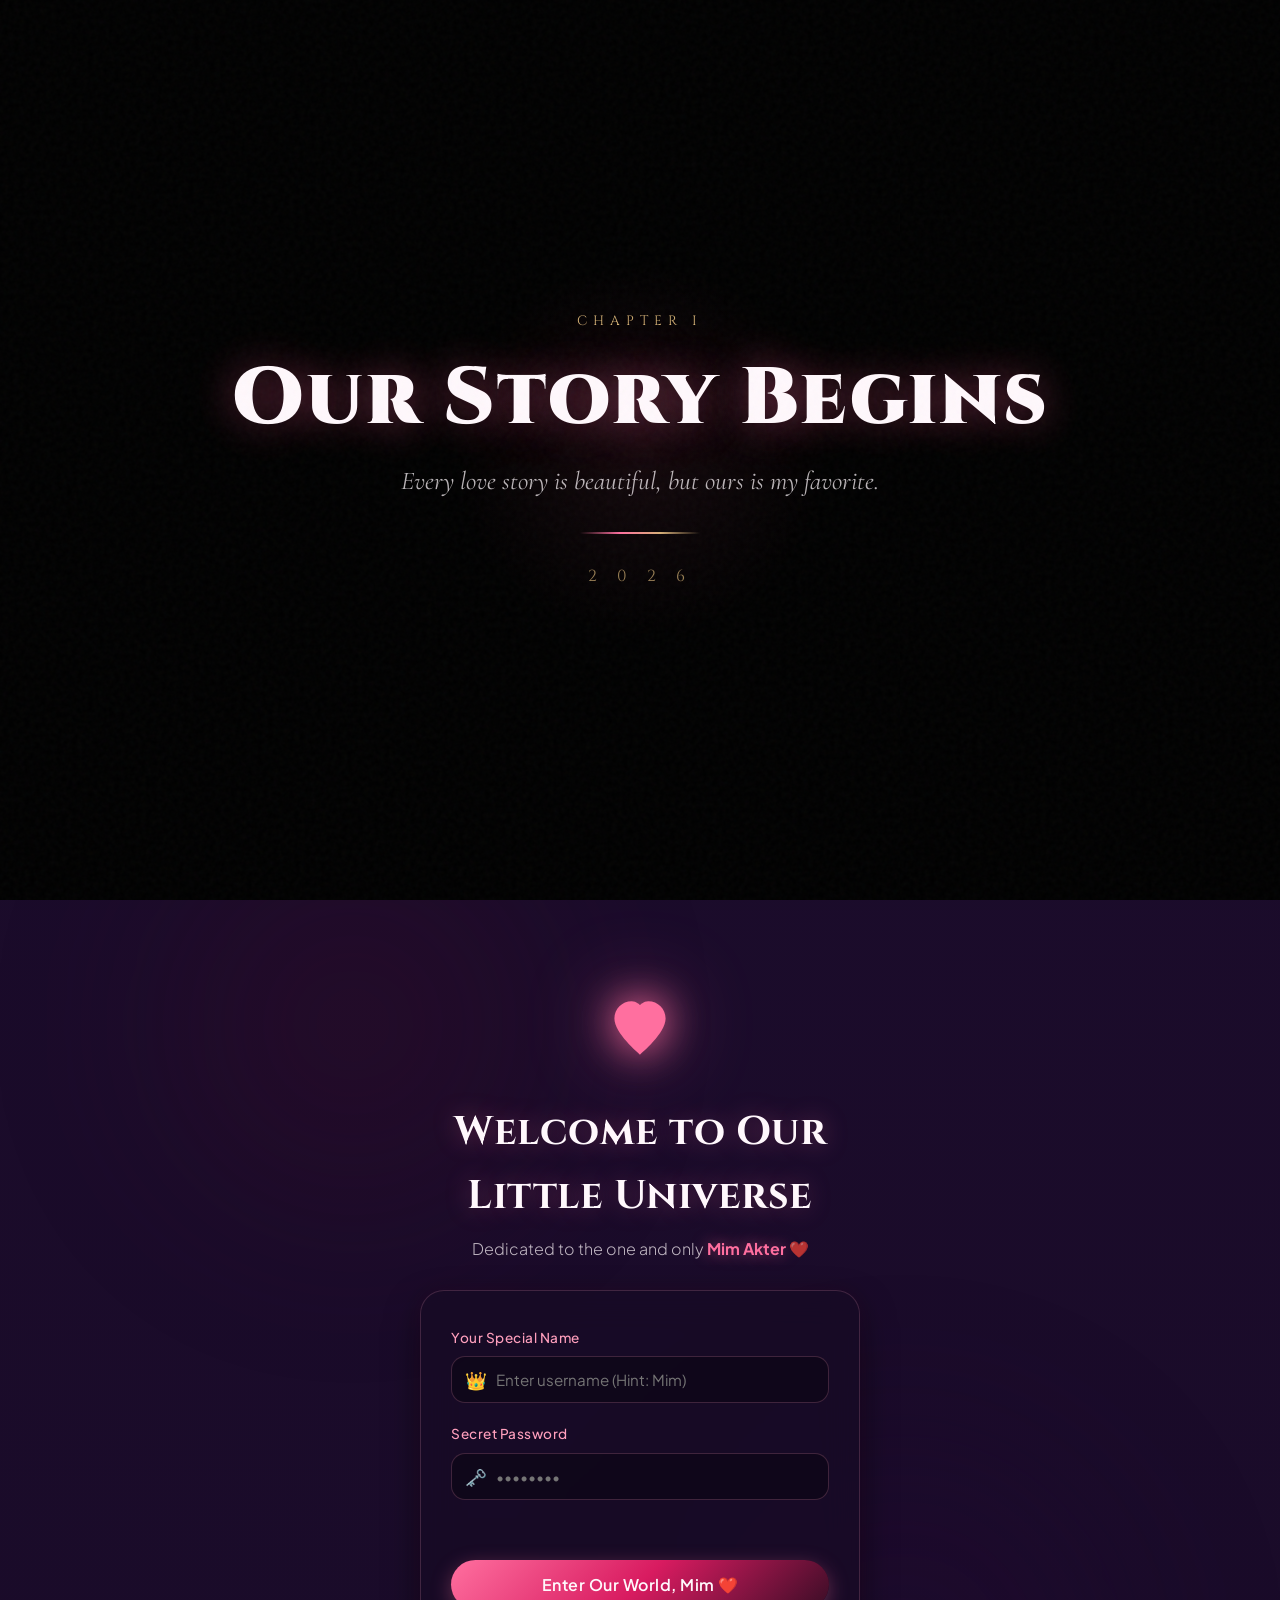
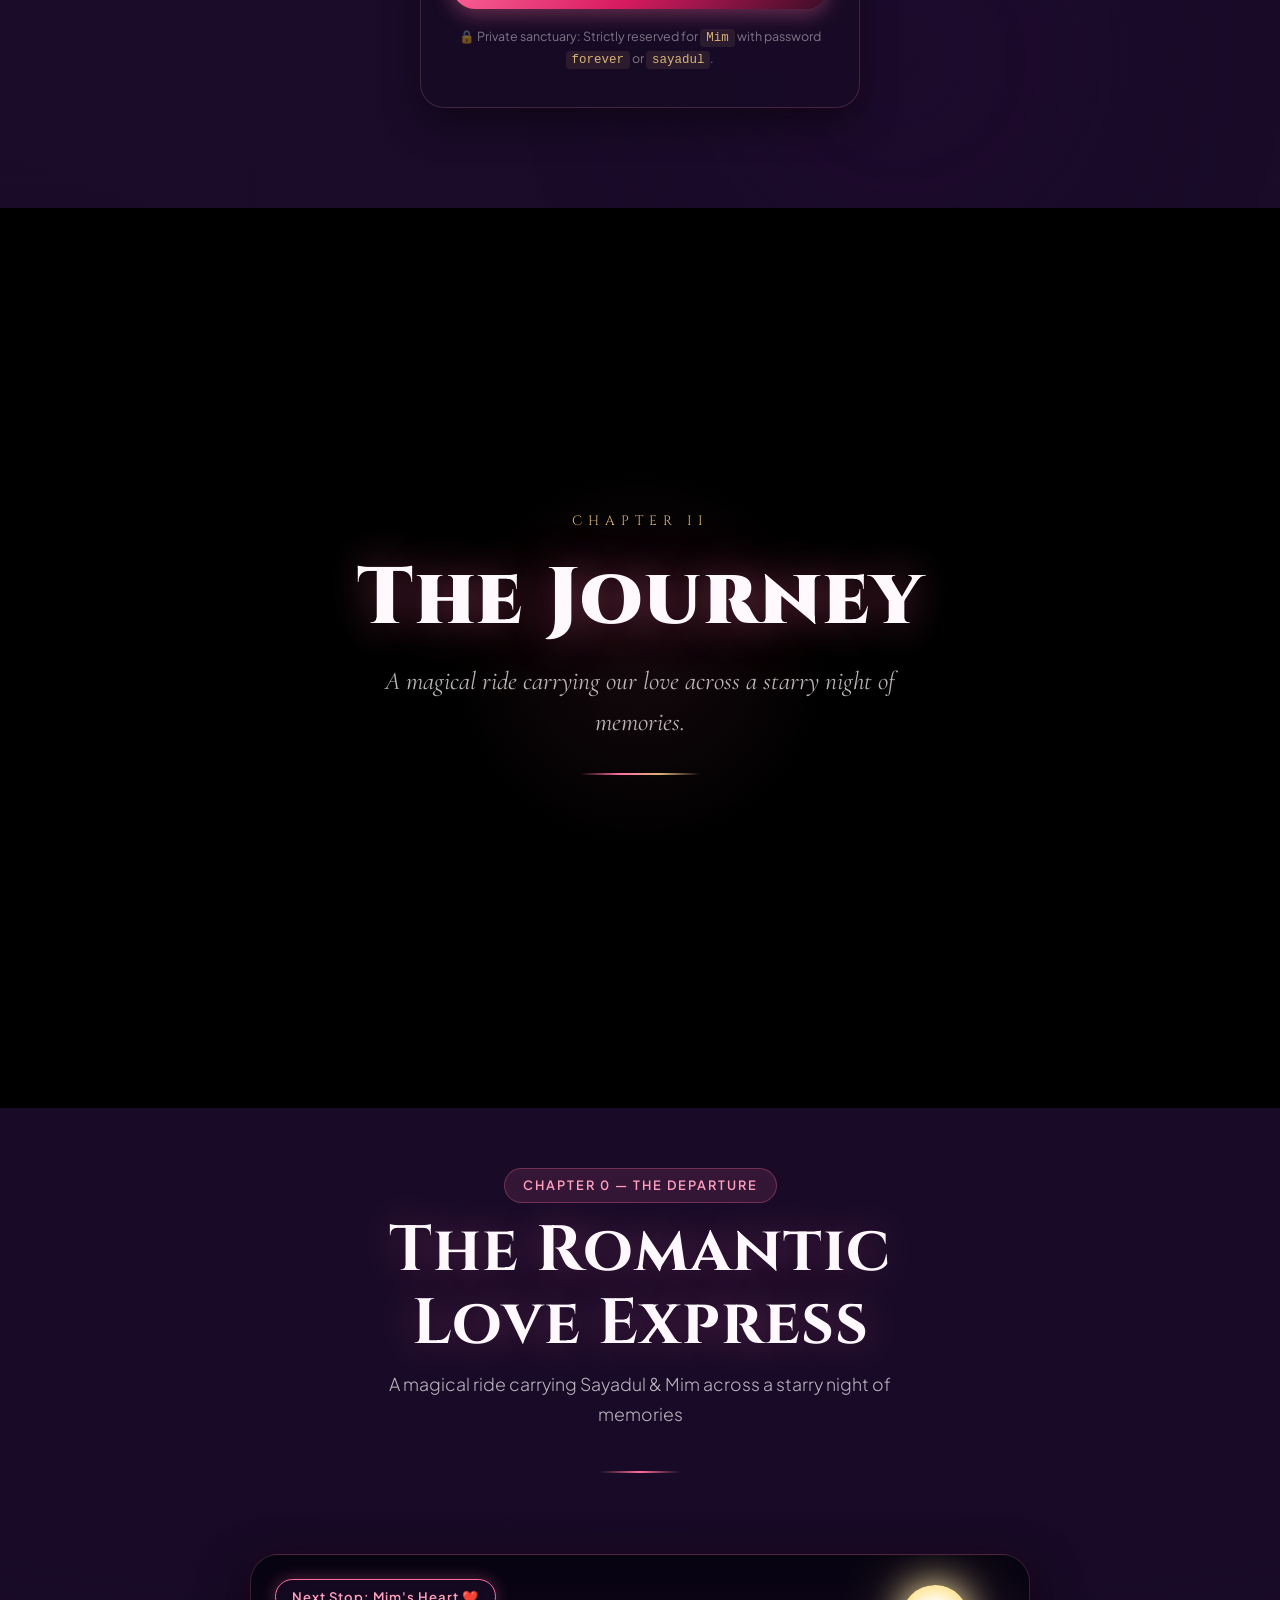
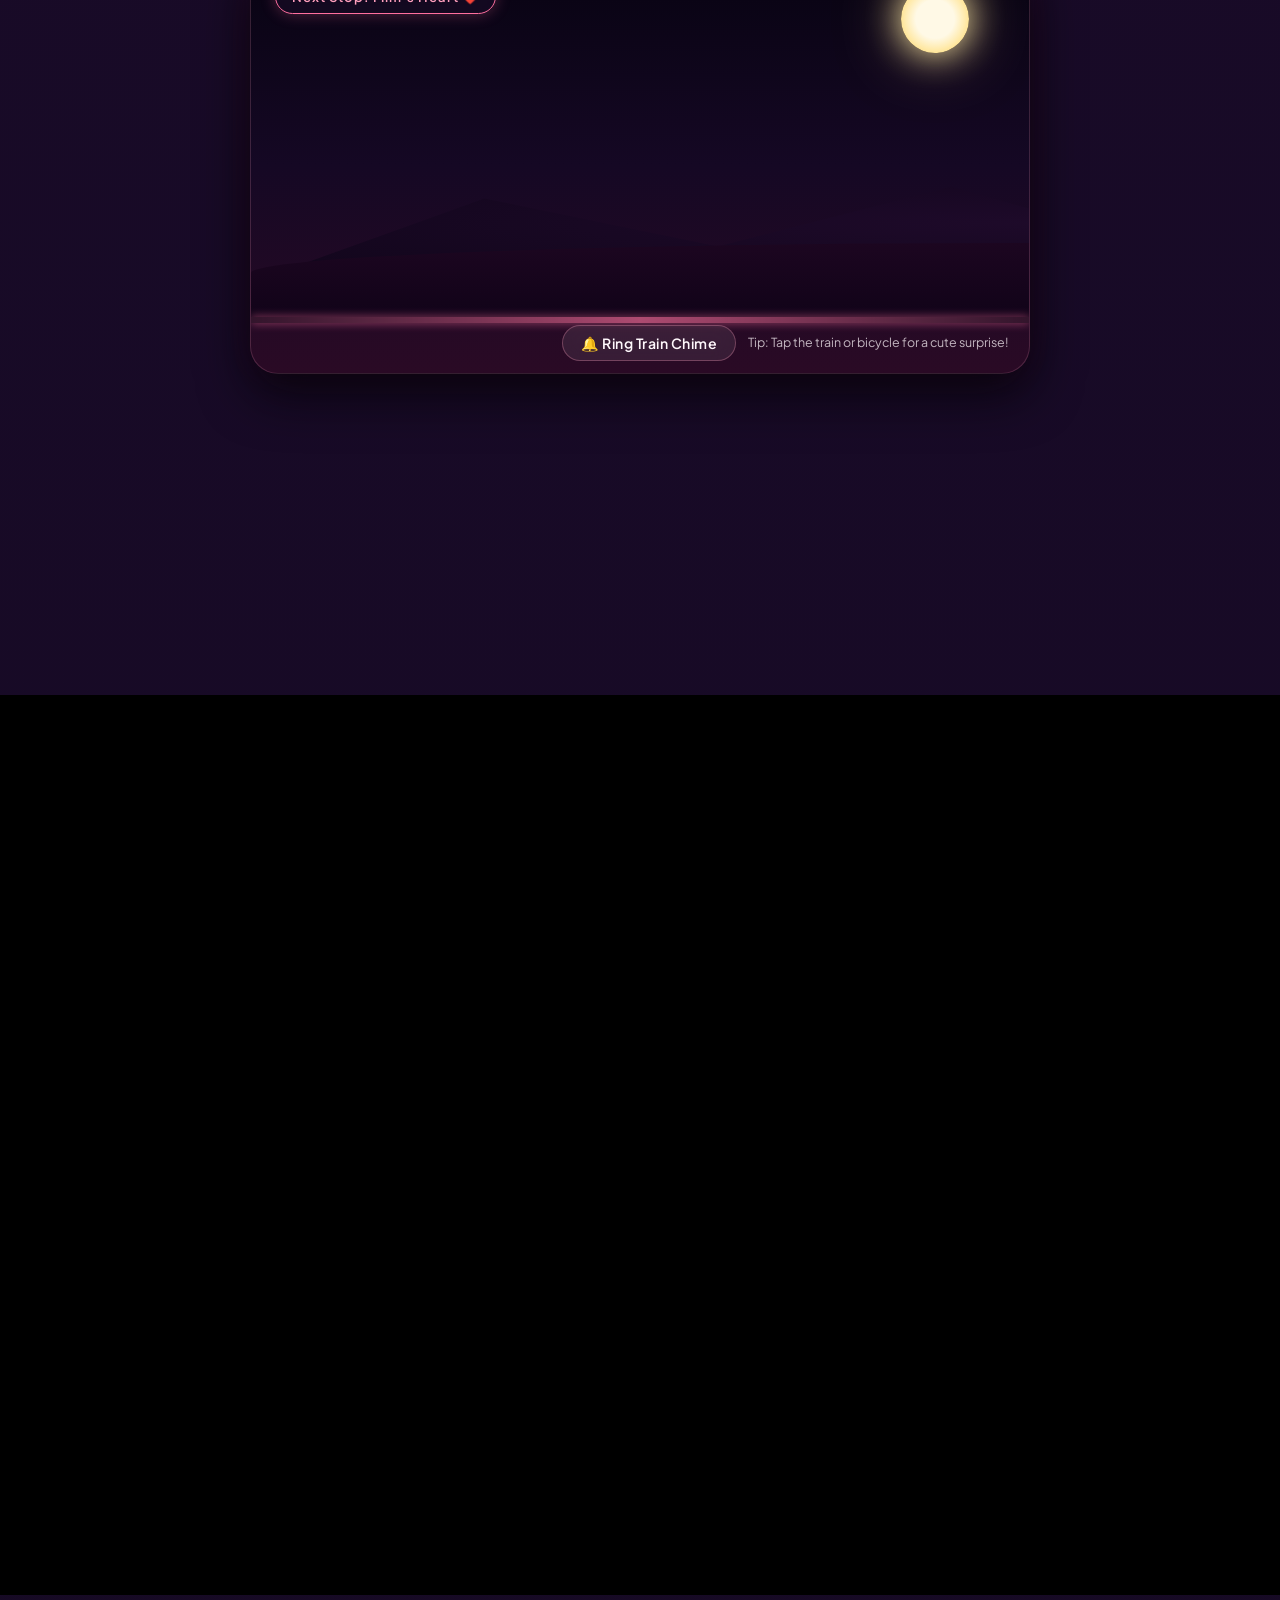
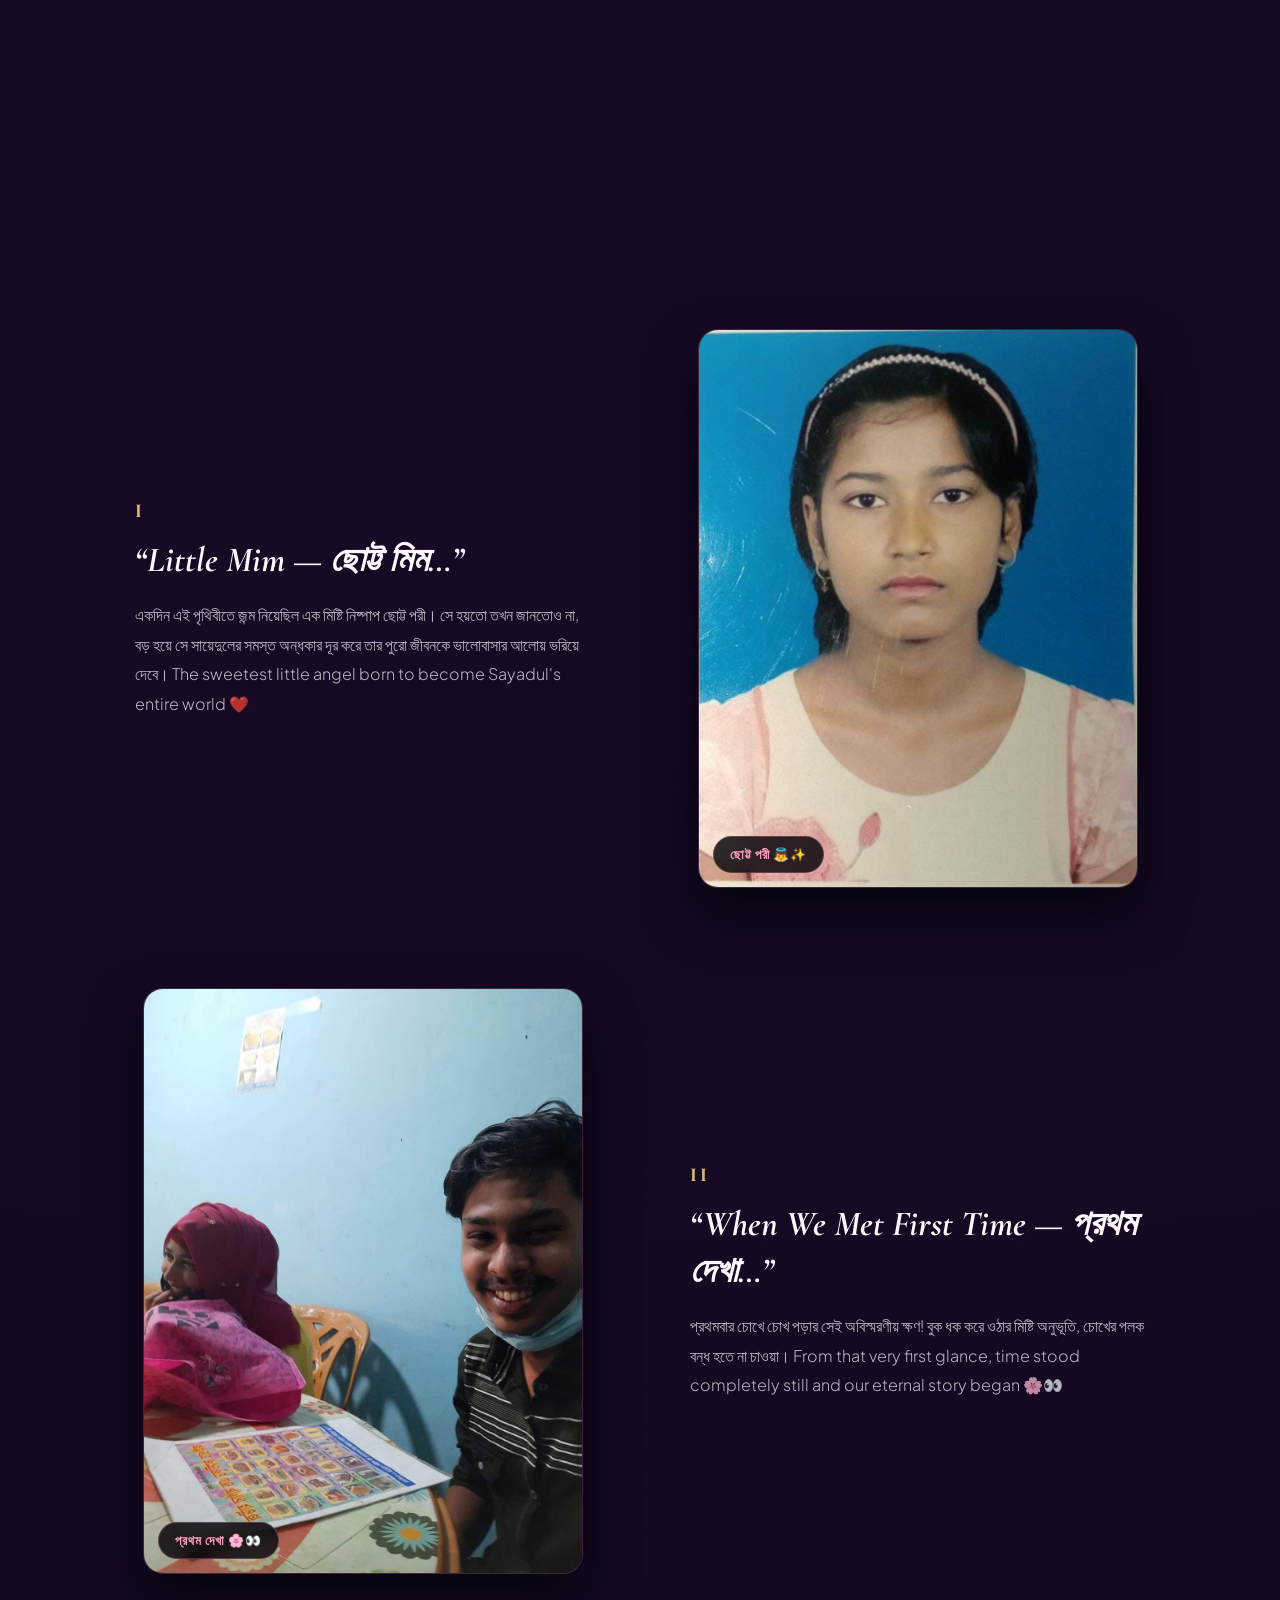
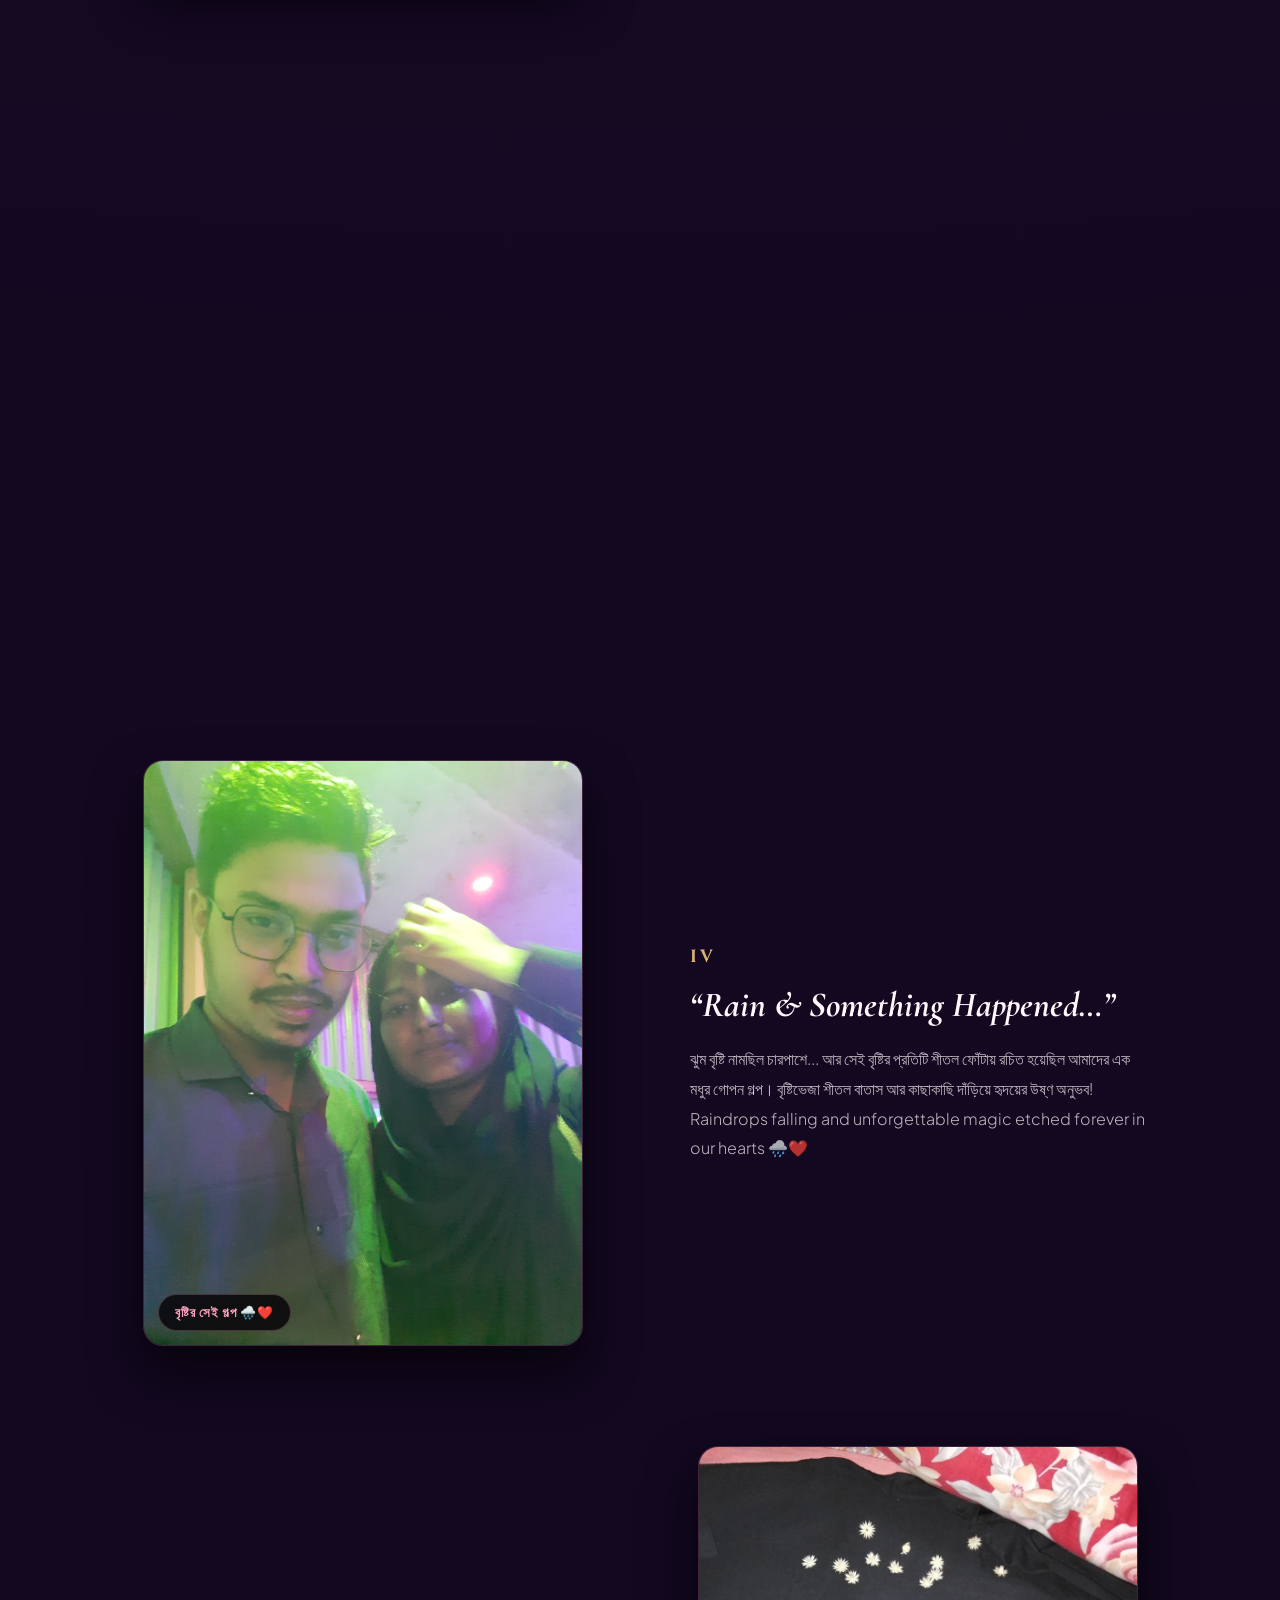
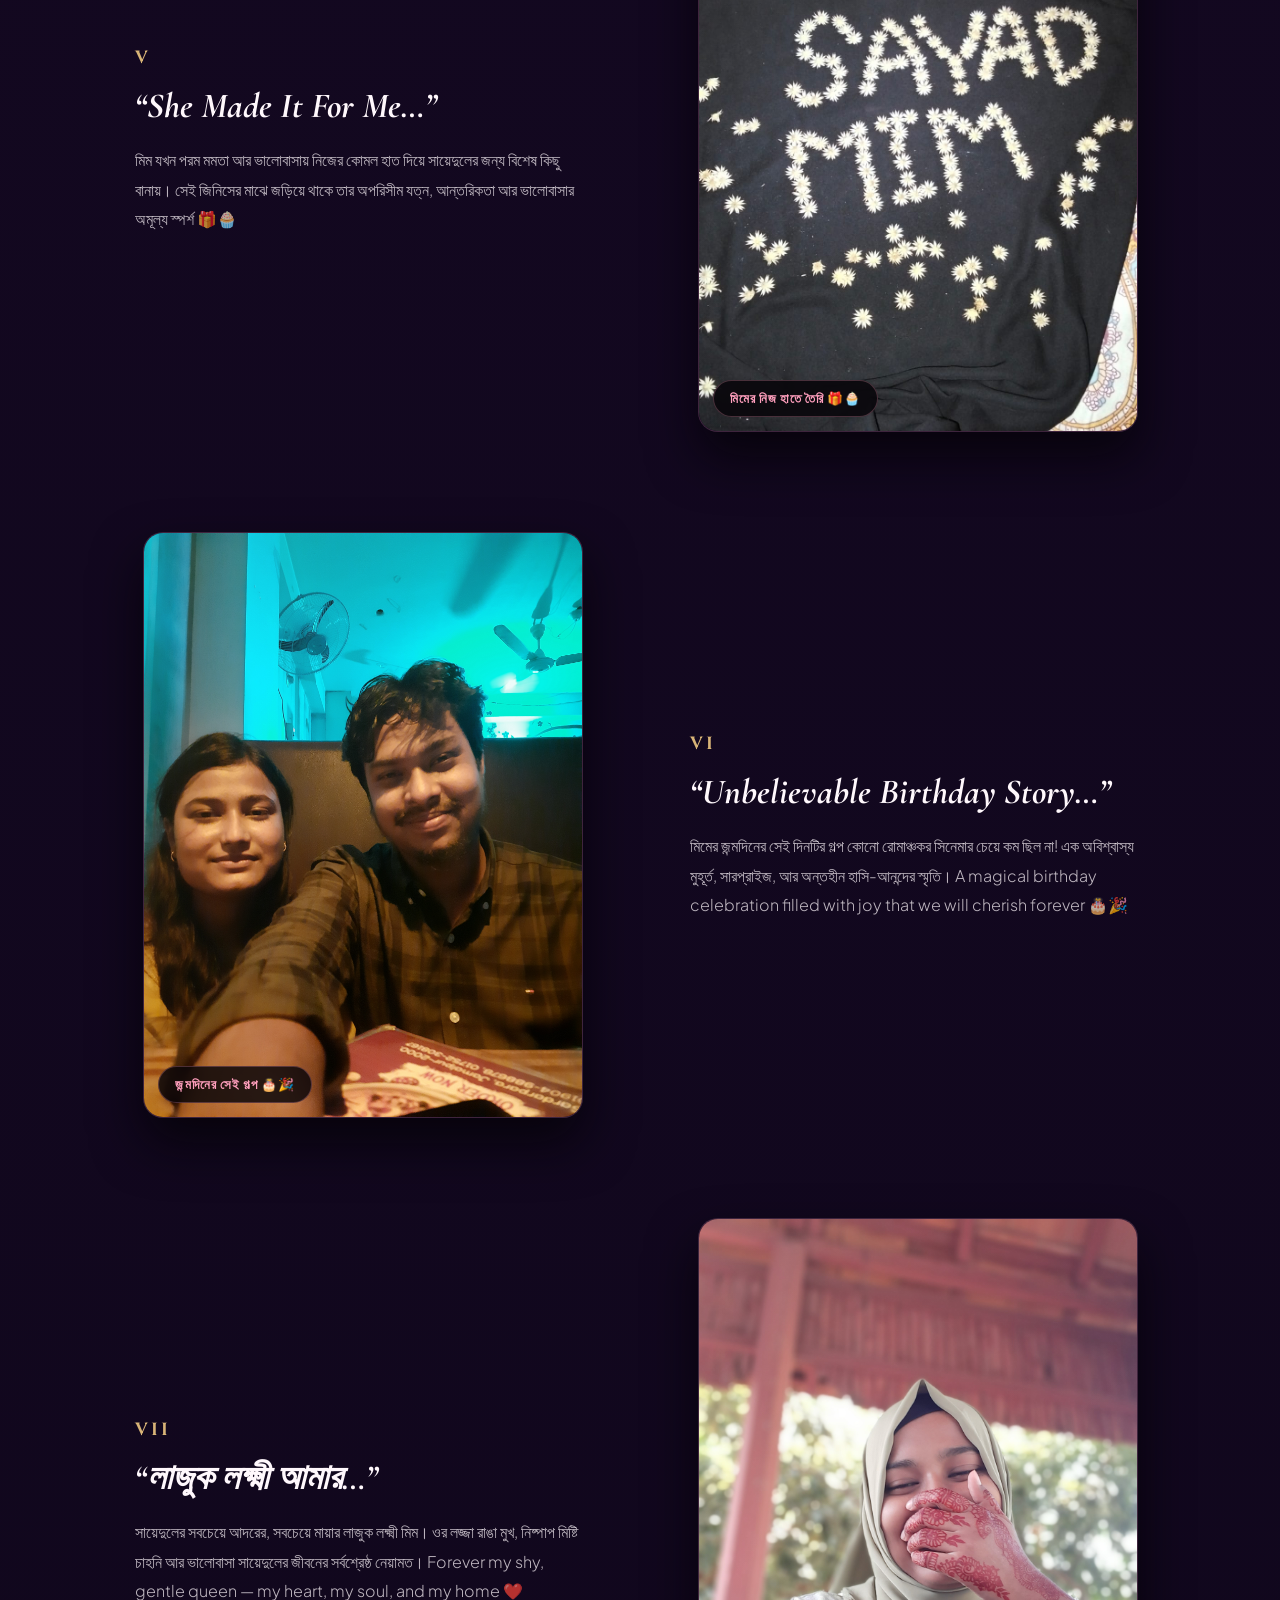
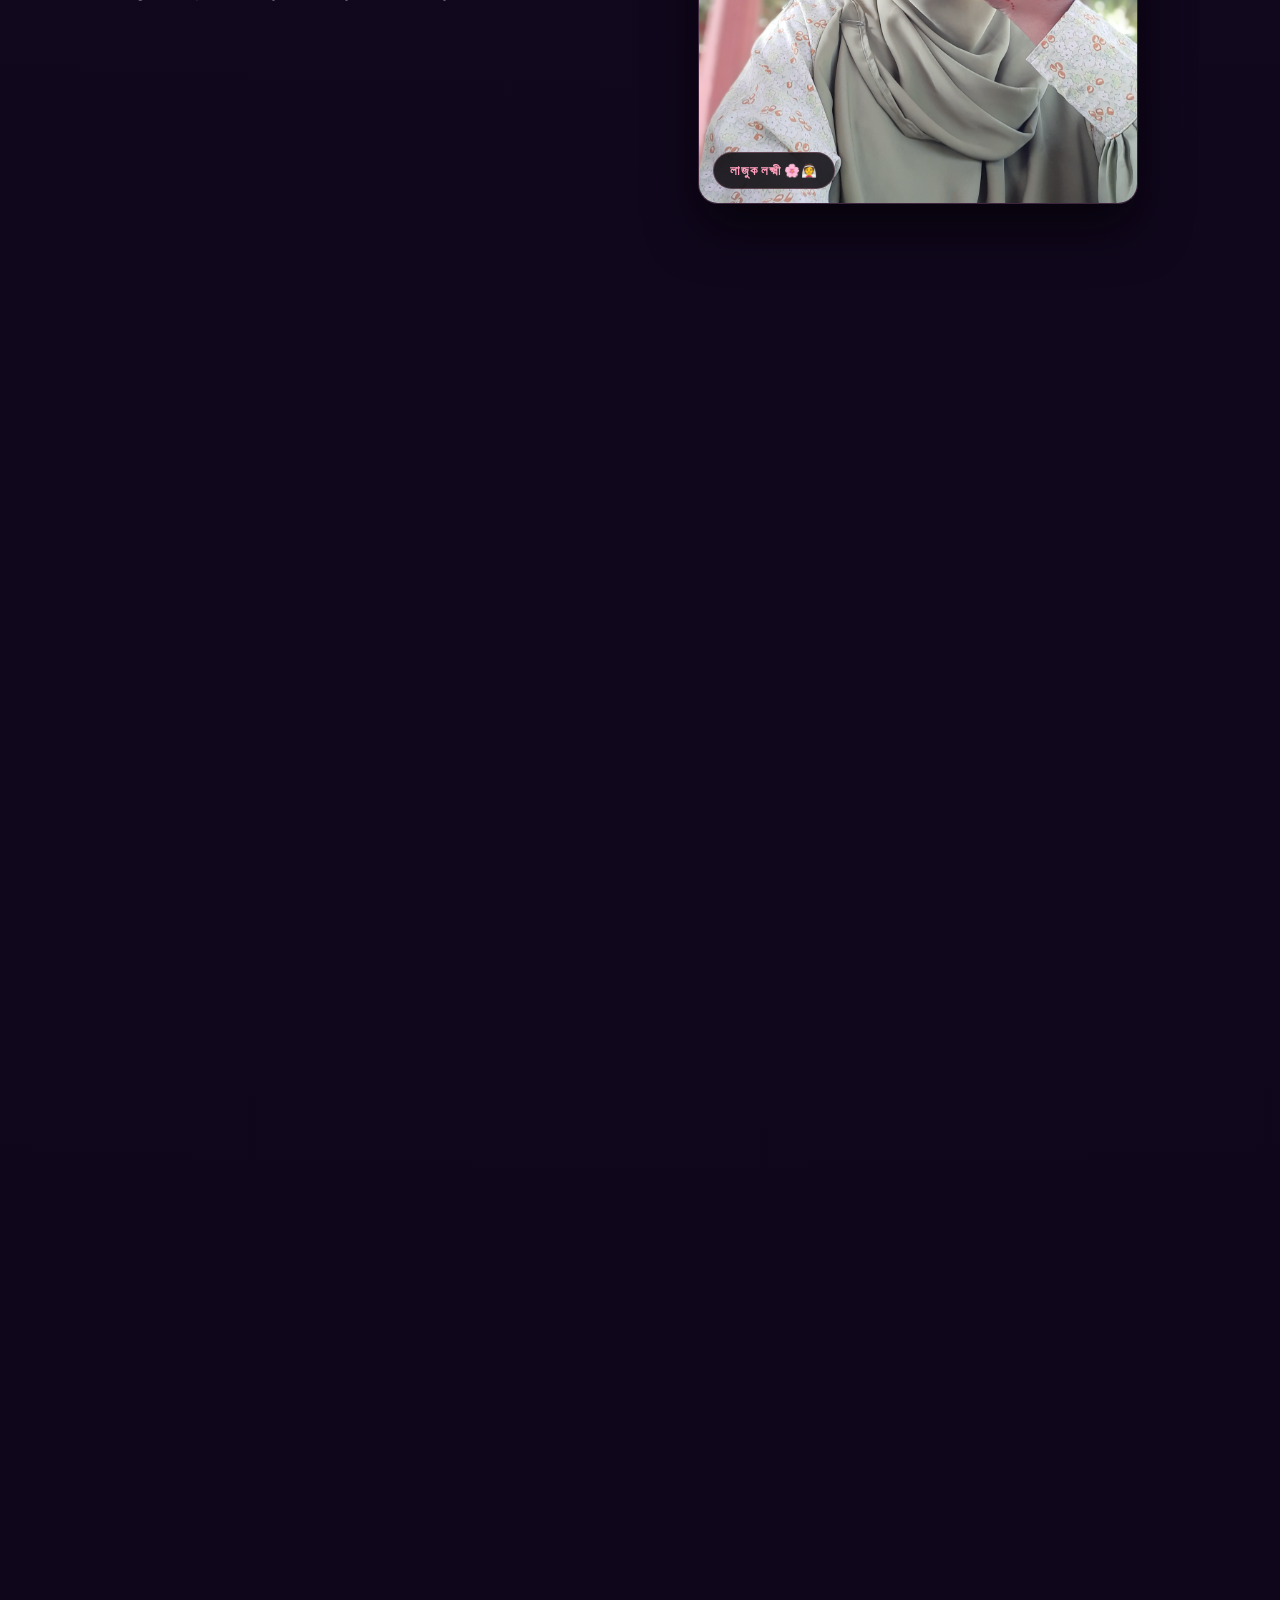
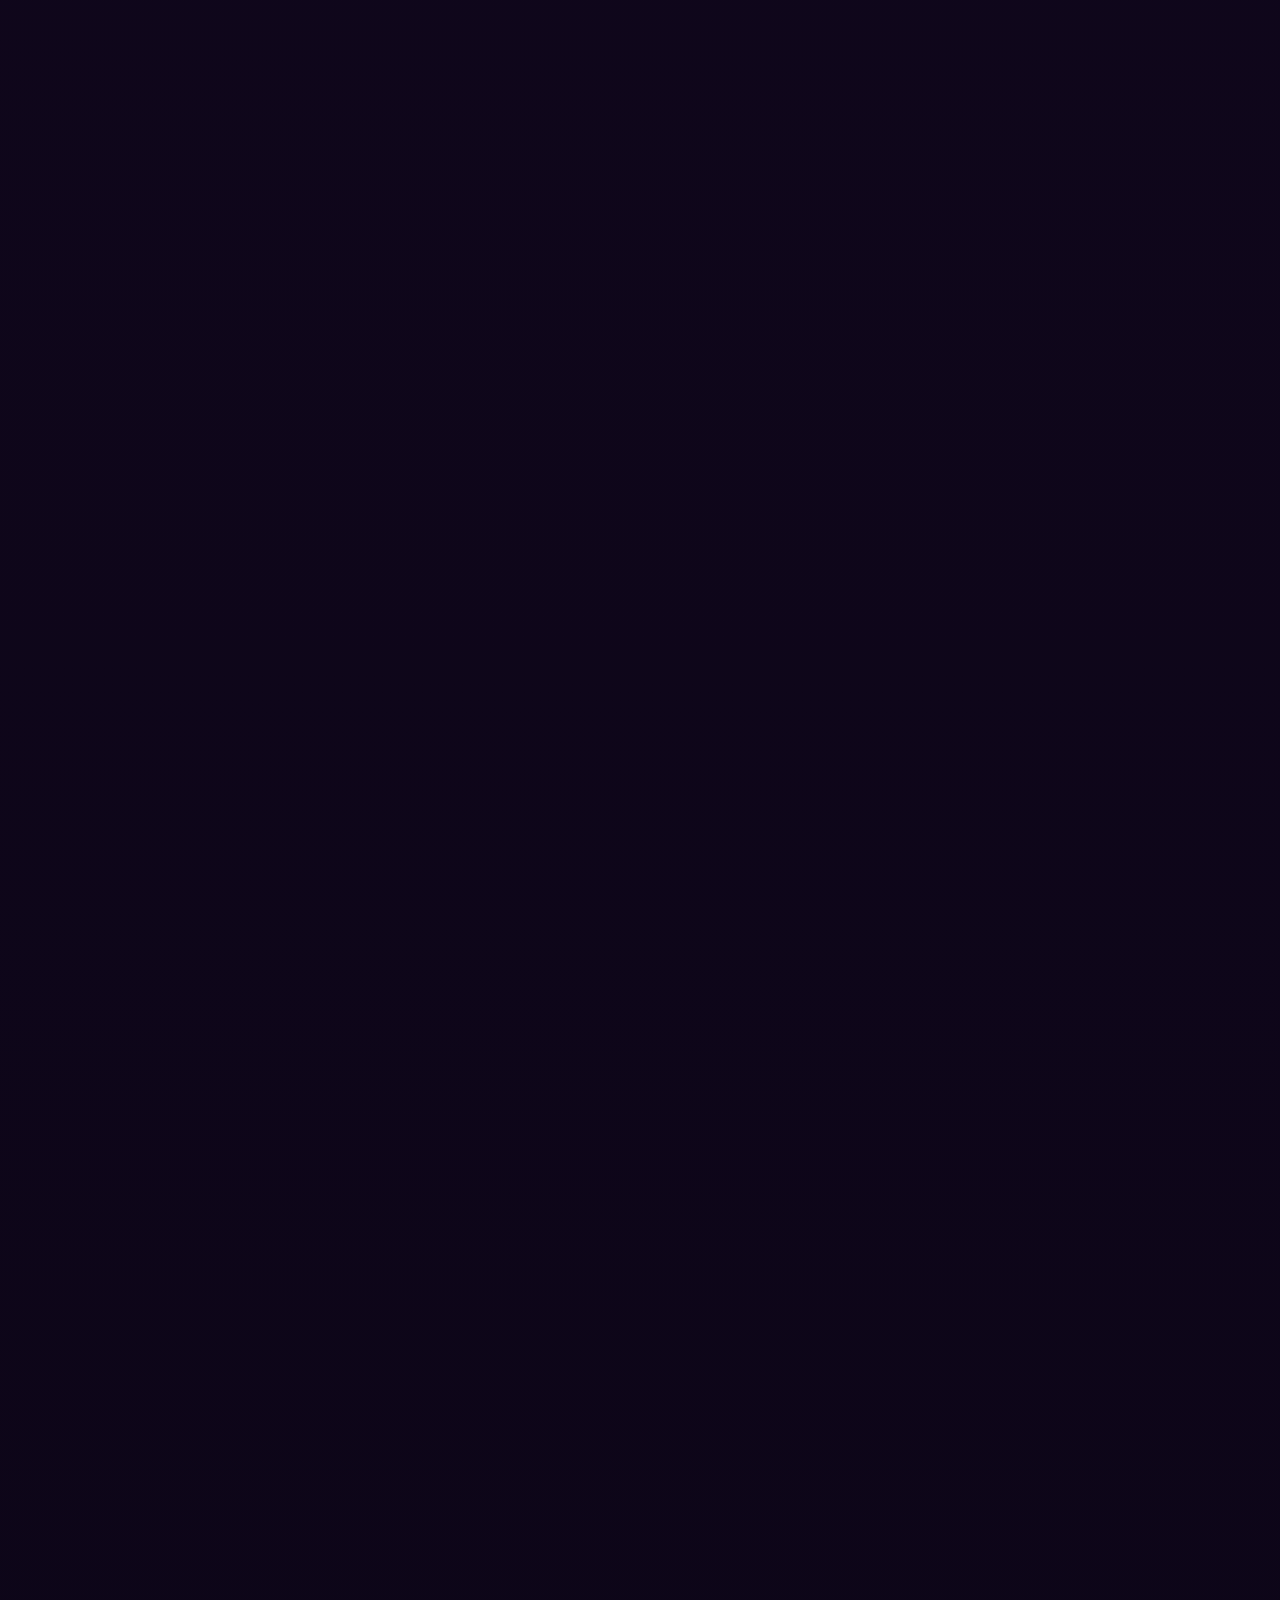
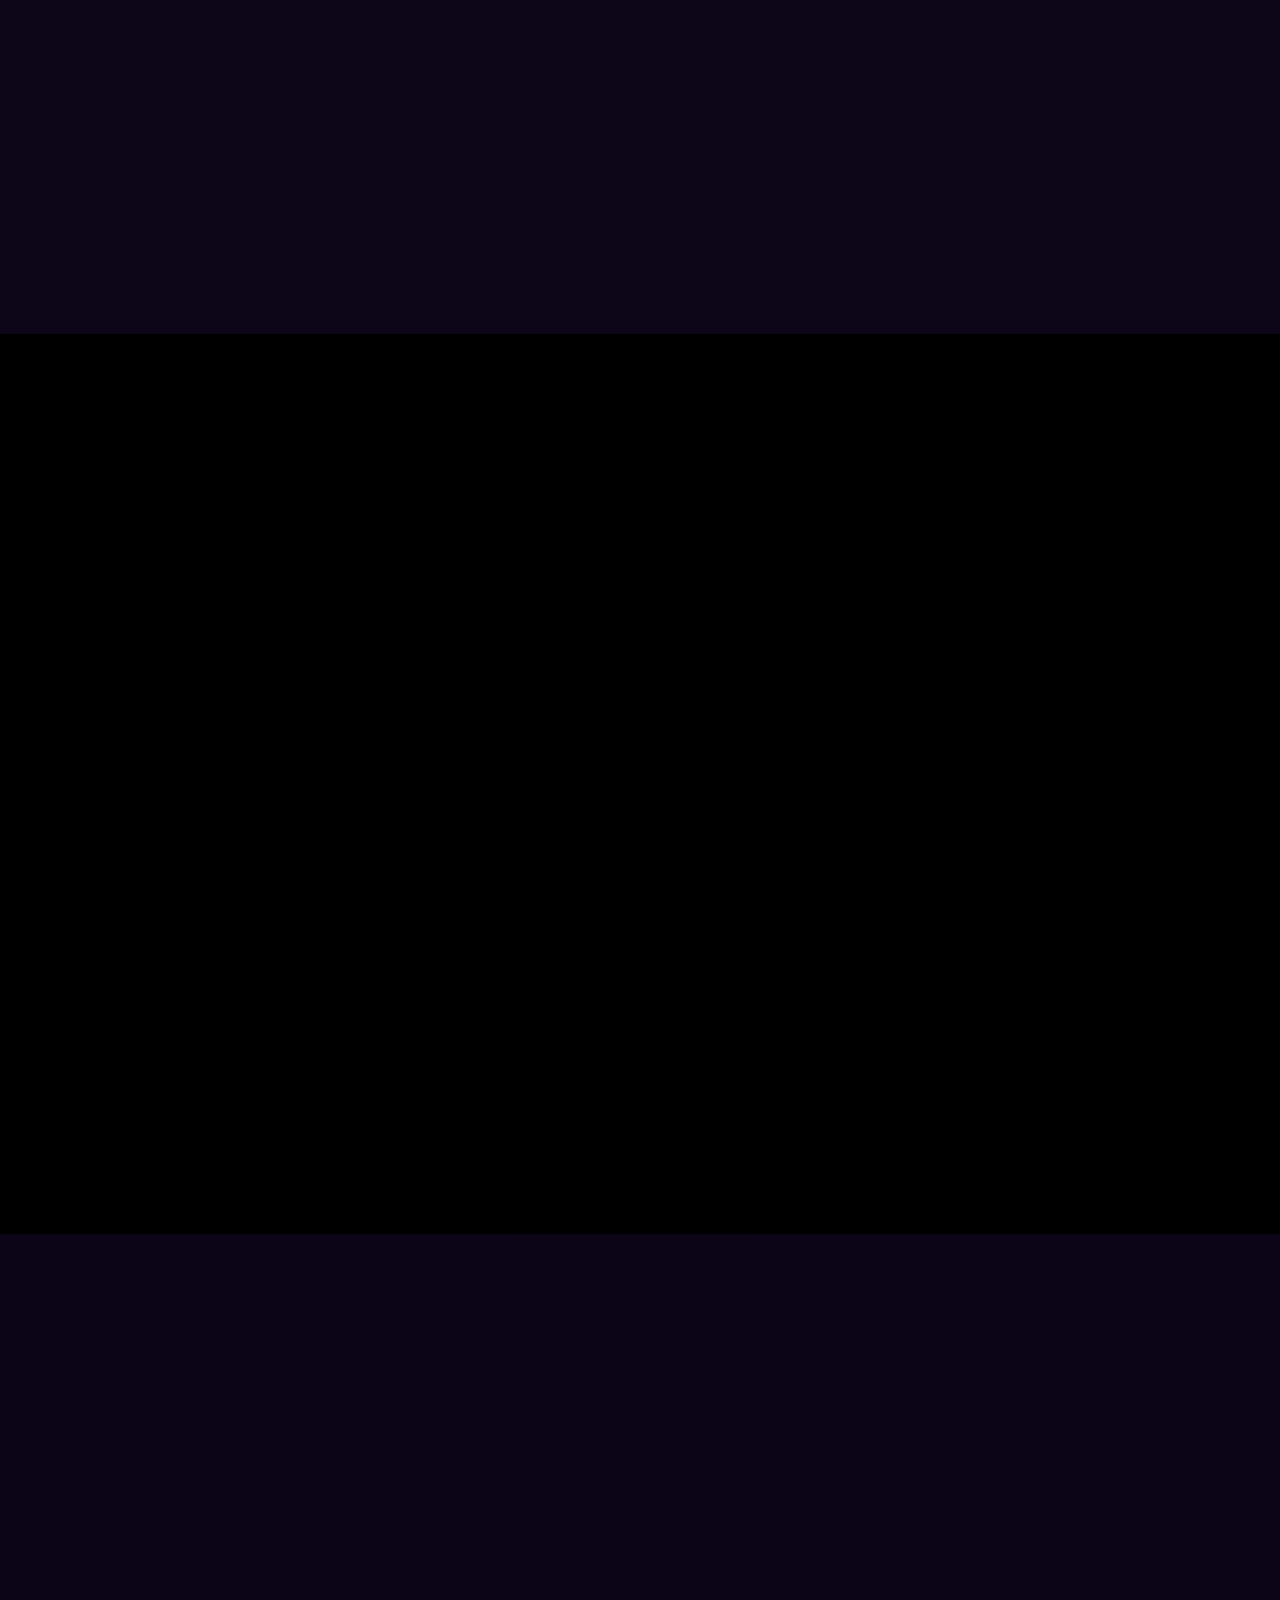
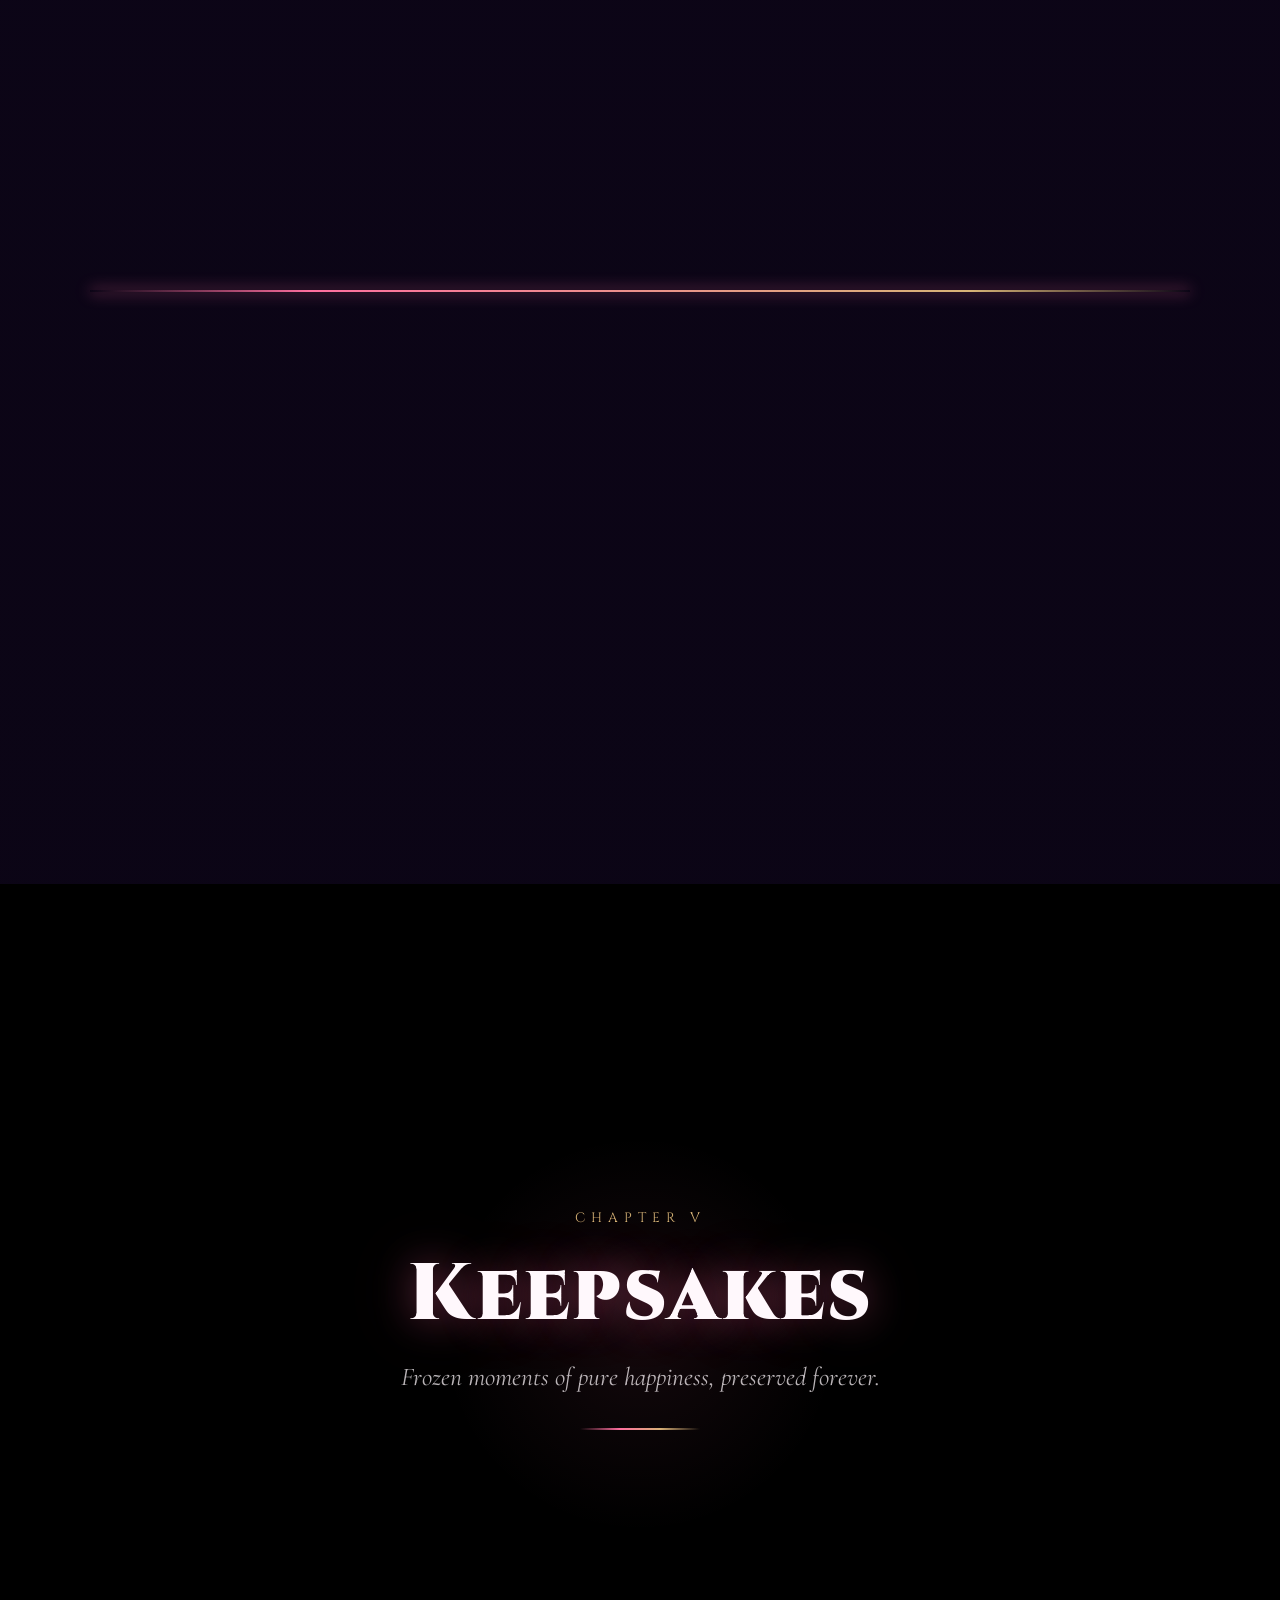
==== commit 8b870d03: "Sync updated layout and letter fixes to our-story subfolder for GitHub Pages" ====
--- a/our-story/index.html
+++ b/our-story/index.html
@@ -437,8 +437,6 @@
                             </div>
                         </div>
                     </div>
-                </div>
-
 
                     <!-- Chapter 8 — pic1: যখন সে রাগ করে -->
                     <div class="story-chapter reverse" data-chapter="8">
--- a/our-story/style.css
+++ b/our-story/style.css
@@ -1103,14 +1103,14 @@
 
 .story-photo {
     width: 100%;
-    height: 400px;
-    object-fit: cover;
+    height: auto;
+    object-fit: contain;
     display: block;
     transition: transform 0.7s ease;
 }
 
 .glass-photo-frame:hover .story-photo {
-    transform: scale(1.06);
+    transform: scale(1.02);
 }
 
 .photo-badge {
@@ -1139,7 +1139,7 @@
     }
 
     .story-photo {
-        height: 320px;
+        height: auto;
     }
 }
 
@@ -1411,17 +1411,25 @@
     width: 100%;
     height: 320px;
     overflow: hidden;
+    display: flex;
+    align-items: center;
+    justify-content: center;
+    background: rgba(10, 6, 16, 0.6);
 }
 
 .memory-img {
-    width: 100%;
-    height: 100%;
-    object-fit: cover;
+    max-width: 100%;
+    max-height: 100%;
+    width: auto;
+    height: auto;
+    object-fit: contain;
+    display: block;
+    margin: 0 auto;
     transition: transform 0.6s ease;
 }
 
 .memory-card:hover .memory-img {
-    transform: scale(1.08);
+    transform: scale(1.04);
 }
 
 .memory-caption {
@@ -1510,7 +1518,11 @@
 /* Lightbox image cinematic reveal */
 .lightbox-image-wrap {
     position: relative;
-    height: 460px;
+    min-height: 380px;
+    display: flex;
+    align-items: center;
+    justify-content: center;
+    background: rgba(5, 3, 8, 0.95);
     overflow: hidden;
 }
 
@@ -1526,9 +1538,12 @@
 }
 
 #lightbox-img {
-    width: 100%;
-    height: 100%;
-    object-fit: cover;
+    max-width: 100%;
+    max-height: 100%;
+    width: auto;
+    height: auto;
+    object-fit: contain;
+    display: block;
 }
 
 .lightbox-details {
@@ -1657,15 +1672,15 @@
     border-radius: 12px;
 }
 
+/* Flaps using modern, responsive clip-path */
 .env-left-flap {
     position: absolute;
     top: 0;
     left: 0;
-    width: 0;
-    height: 0;
-    border-top: 170px solid transparent;
-    border-bottom: 170px solid transparent;
-    border-left: 260px solid #2e1023;
+    width: 55%;
+    height: 100%;
+    background: #2e1023;
+    clip-path: polygon(0 0, 0 100%, 100% 50%);
     border-radius: 12px 0 0 12px;
     z-index: 3;
     pointer-events: none;
@@ -1675,11 +1690,10 @@
     position: absolute;
     top: 0;
     right: 0;
-    width: 0;
-    height: 0;
-    border-top: 170px solid transparent;
-    border-bottom: 170px solid transparent;
-    border-right: 260px solid #280e1f;
+    width: 55%;
+    height: 100%;
+    background: #280e1f;
+    clip-path: polygon(100% 0, 100% 100%, 0 50%);
     border-radius: 0 12px 12px 0;
     z-index: 3;
     pointer-events: none;
@@ -1689,11 +1703,10 @@
     position: absolute;
     bottom: 0;
     left: 0;
-    width: 0;
-    height: 0;
-    border-left: 260px solid transparent;
-    border-right: 260px solid transparent;
-    border-bottom: 200px solid #38132b;
+    width: 100%;
+    height: 62%;
+    background: #38132b;
+    clip-path: polygon(0 100%, 100% 100%, 50% 0);
     border-radius: 0 0 12px 12px;
     z-index: 4;
     pointer-events: none;
@@ -1703,11 +1716,11 @@
     position: absolute;
     top: 0;
     left: 0;
-    width: 0;
-    height: 0;
-    border-left: 260px solid transparent;
-    border-right: 260px solid transparent;
-    border-top: 200px solid #451735;
+    width: 100%;
+    height: 60%;
+    background: #451735;
+    clip-path: polygon(0 0, 100% 0, 50% 100%);
+    border-radius: 12px 12px 0 0;
     transform-origin: top;
     transition: transform 0.7s cubic-bezier(0.4, 0, 0.2, 1);
     z-index: 5;
@@ -1720,65 +1733,115 @@
 
 .wax-seal-badge {
     position: absolute;
-    top: -200px;
-    left: -24px;
+    bottom: -16px;
+    left: 50%;
+    transform: translateX(-50%);
     width: 48px;
     height: 48px;
     border-radius: 50%;
     background: radial-gradient(circle, #ff2a6d 0%, #b3003b 80%);
-    box-shadow: 0 4px 15px rgba(255, 42, 109, 0.5);
+    box-shadow: 0 4px 18px rgba(255, 42, 109, 0.6);
     display: flex;
     align-items: center;
     justify-content: center;
-    font-size: 1.2rem;
+    font-size: 1.25rem;
     transition: transform 0.3s ease;
+    cursor: pointer;
+}
+
+.wax-seal-badge:hover {
+    transform: translateX(-50%) scale(1.1);
 }
 
 /* Letter Paper */
 .env-letter-paper {
     position: absolute;
     top: 15px;
-    left: 20px;
-    width: calc(100% - 40px);
-    min-height: 290px;
-    background: #fffcf8;
+    left: 16px;
+    right: 16px;
+    width: calc(100% - 32px);
+    height: 160px;
+    max-height: 160px;
+    background: #fffdfa;
     color: #2b111e;
-    border-radius: 8px;
-    padding: 30px 24px;
+    border-radius: 12px;
+    padding: 24px 22px;
     box-shadow: 0 8px 30px rgba(0, 0, 0, 0.3);
     z-index: 2;
-    transition: transform 0.8s cubic-bezier(0.2, 0.8, 0.2, 1), z-index 0.4s ease;
+    overflow: hidden;
+    opacity: 0;
+    visibility: hidden;
+    pointer-events: none;
+    box-sizing: border-box;
+    transition: transform 0.8s cubic-bezier(0.2, 0.8, 0.2, 1),
+                opacity 0.4s ease,
+                visibility 0.4s ease,
+                box-shadow 0.4s ease;
 }
 
 .envelope-3d-wrap.open .env-letter-paper {
-    transform: translateY(-240px);
-    z-index: 6;
-    min-height: 420px;
-    box-shadow: 0 20px 60px rgba(0, 0, 0, 0.6);
+    opacity: 1 !important;
+    visibility: visible !important;
+    pointer-events: auto !important;
+    transform: translateY(-200px) !important;
+    z-index: 100 !important;
+    width: calc(100% - 24px) !important;
+    left: 12px !important;
+    right: 12px !important;
+    height: auto !important;
+    min-height: 360px !important;
+    max-height: none !important;
+    overflow: visible !important;
+    background: #fffdfa !important;
+    border: 2px solid #d8b477 !important;
+    box-shadow: 0 30px 80px rgba(0, 0, 0, 0.85), 0 0 40px rgba(255, 111, 159, 0.3) !important;
+    border-radius: 14px !important;
+    padding: 30px 26px !important;
+}
+
+.letter-inner-content {
+    display: flex;
+    flex-direction: column;
+    width: 100%;
+    box-sizing: border-box;
+}
+
+.letter-wax-seal-small {
+    font-size: 1.4rem;
+    text-align: center;
+    margin-bottom: 6px;
 }
 
 .letter-typed-text {
-    font-family: var(--font-cursive);
-    font-size: 1.75rem;
-    line-height: 1.6;
+    font-family: var(--font-serif);
+    font-style: italic;
+    font-size: clamp(1.05rem, 2.2vw, 1.25rem);
+    line-height: 1.8;
     white-space: pre-line;
     text-align: left;
-    margin: 10px 0 20px;
+    color: #2b111e;
+    margin: 8px 0 16px;
+    word-break: break-word;
+    overflow-wrap: break-word;
 }
 
 .letter-signature {
     font-family: var(--font-cursive);
-    font-size: 2rem;
+    font-size: clamp(1.6rem, 3.2vw, 2.1rem);
     color: var(--wine);
     text-align: right;
+    margin-top: 10px;
+    padding-top: 10px;
+    border-top: 1px dashed rgba(216, 180, 119, 0.35);
 }
 
 .envelope-action-bar {
-    margin-top: 50px;
+    margin-top: 40px;
+    text-align: center;
 }
 
 .envelope-3d-wrap.open + .envelope-action-bar {
-    margin-top: 180px;
+    margin-top: 60px;
 }
 
 .envelope-hint {
@@ -1794,41 +1857,23 @@
         height: 220px;
     }
 
-    .env-left-flap {
-        border-top-width: 110px;
-        border-bottom-width: 110px;
-        border-left-width: 160px;
+    .envelope-3d-wrap.open .env-letter-paper {
+        transform: translateY(-130px);
+        max-height: 360px;
+        padding: 18px 14px;
     }
 
-    .env-right-flap {
-        border-top-width: 110px;
-        border-bottom-width: 110px;
-        border-right-width: 160px;
+    .letter-typed-text {
+        font-size: 0.95rem;
+        line-height: 1.65;
     }
 
-    .env-bottom-flap {
-        border-left-width: 160px;
-        border-right-width: 160px;
-        border-bottom-width: 130px;
+    .letter-signature {
+        font-size: 1.35rem;
     }
 
-    .env-top-flap {
-        border-left-width: 160px;
-        border-right-width: 160px;
-        border-top-width: 130px;
-    }
-
-    .wax-seal-badge {
-        top: -130px;
-    }
-
-    .envelope-3d-wrap.open .env-letter-paper {
-        transform: translateY(-190px);
-        min-height: 380px;
-    }
-
-    .letter-typed-text {
-        font-size: 1.4rem;
+    .envelope-3d-wrap.open + .envelope-action-bar {
+        margin-top: 140px;
     }
 }
 
@@ -2447,8 +2492,9 @@
 }
 
 .final-photo-container {
-    width: 320px;
-    height: 240px;
+    width: 100%;
+    max-width: 440px;
+    height: auto;
     border-radius: 20px;
     overflow: hidden;
     margin-bottom: 30px;
@@ -2459,8 +2505,9 @@
 
 .final-photo-image {
     width: 100%;
-    height: 100%;
-    object-fit: cover;
+    height: auto;
+    object-fit: contain;
+    display: block;
 }
 
 .final-lettering-stage {
--- a/our-story/perfect-layout.css
+++ b/our-story/perfect-layout.css
@@ -157,25 +157,28 @@
     transition: transform 0.6s cubic-bezier(0.2, 0.8, 0.2, 1),
                 box-shadow 0.6s ease;
     width: 100%;
-    max-width: 420px;
+    max-width: 440px;
+    display: flex;
+    align-items: center;
+    justify-content: center;
 }
 
 .glass-photo-frame:hover {
-    transform: scale(1.03) translateY(-5px);
+    transform: scale(1.02) translateY(-4px);
     box-shadow: 0 30px 60px rgba(255, 111, 159, 0.2);
     border-color: var(--glass-border-hover);
 }
 
 .story-photo {
     width: 100%;
-    height: 380px;
-    object-fit: cover;
+    height: auto;
+    object-fit: contain;
     display: block;
     transition: transform 0.8s cubic-bezier(0.2, 0.8, 0.2, 1);
 }
 
 .glass-photo-frame:hover .story-photo {
-    transform: scale(1.06);
+    transform: scale(1.02);
 }
 
 .photo-reflection {
@@ -340,18 +343,26 @@
 .memory-img-box {
     position: relative;
     width: 100%;
-    height: 300px;
-    overflow: hidden;
+    height: 320px;
+    overflow: hidden;
+    display: flex;
+    align-items: center;
+    justify-content: center;
+    background: rgba(10, 6, 16, 0.6);
 }
 
 .memory-img {
-    width: 100%;
-    height: 100%;
-    object-fit: cover;
+    max-width: 100%;
+    max-height: 100%;
+    width: auto;
+    height: auto;
+    object-fit: contain;
+    display: block;
+    margin: 0 auto;
     transition: transform 0.7s cubic-bezier(0.2, 0.8, 0.2, 1);
 }
 
-.memory-card:hover .memory-img { transform: scale(1.08); }
+.memory-card:hover .memory-img { transform: scale(1.04); }
 
 .memory-caption {
     position: absolute;
@@ -415,6 +426,17 @@
 }
 
 .envelope-3d-wrap:hover { transform: scale(1.02); }
+
+.env-letter-paper {
+    box-sizing: border-box;
+}
+
+.envelope-3d-wrap.open .env-letter-paper {
+    height: auto !important;
+    max-height: none !important;
+    overflow: visible !important;
+    z-index: 100 !important;
+}
 
 /* === QUIZ SECTION === */
 #quiz .quiz-container {
@@ -806,7 +828,7 @@
         direction: ltr !important;
     }
     .chapter-text-side { text-align: center; padding: 10px 16px; }
-    .story-photo { height: 300px; }
+    .story-photo { height: auto; }
 }
 
 @media (max-width: 820px) {
@@ -841,3 +863,34 @@
     .game-canvas-wrap { height: 300px; }
     .quiz-card-wrapper { padding: 24px 18px; }
 }
+
+/* Ensure all images keep their full natural proportions without cropping */
+.final-photo-container {
+    width: 100% !important;
+    max-width: 440px !important;
+    height: auto !important;
+}
+
+.final-photo-image {
+    width: 100% !important;
+    height: auto !important;
+    object-fit: contain !important;
+    display: block !important;
+}
+
+.lightbox-image-wrap {
+    min-height: 380px !important;
+    display: flex !important;
+    align-items: center !important;
+    justify-content: center !important;
+    background: rgba(5, 3, 8, 0.95) !important;
+}
+
+#lightbox-img {
+    max-width: 100% !important;
+    max-height: 100% !important;
+    width: auto !important;
+    height: auto !important;
+    object-fit: contain !important;
+    display: block !important;
+}
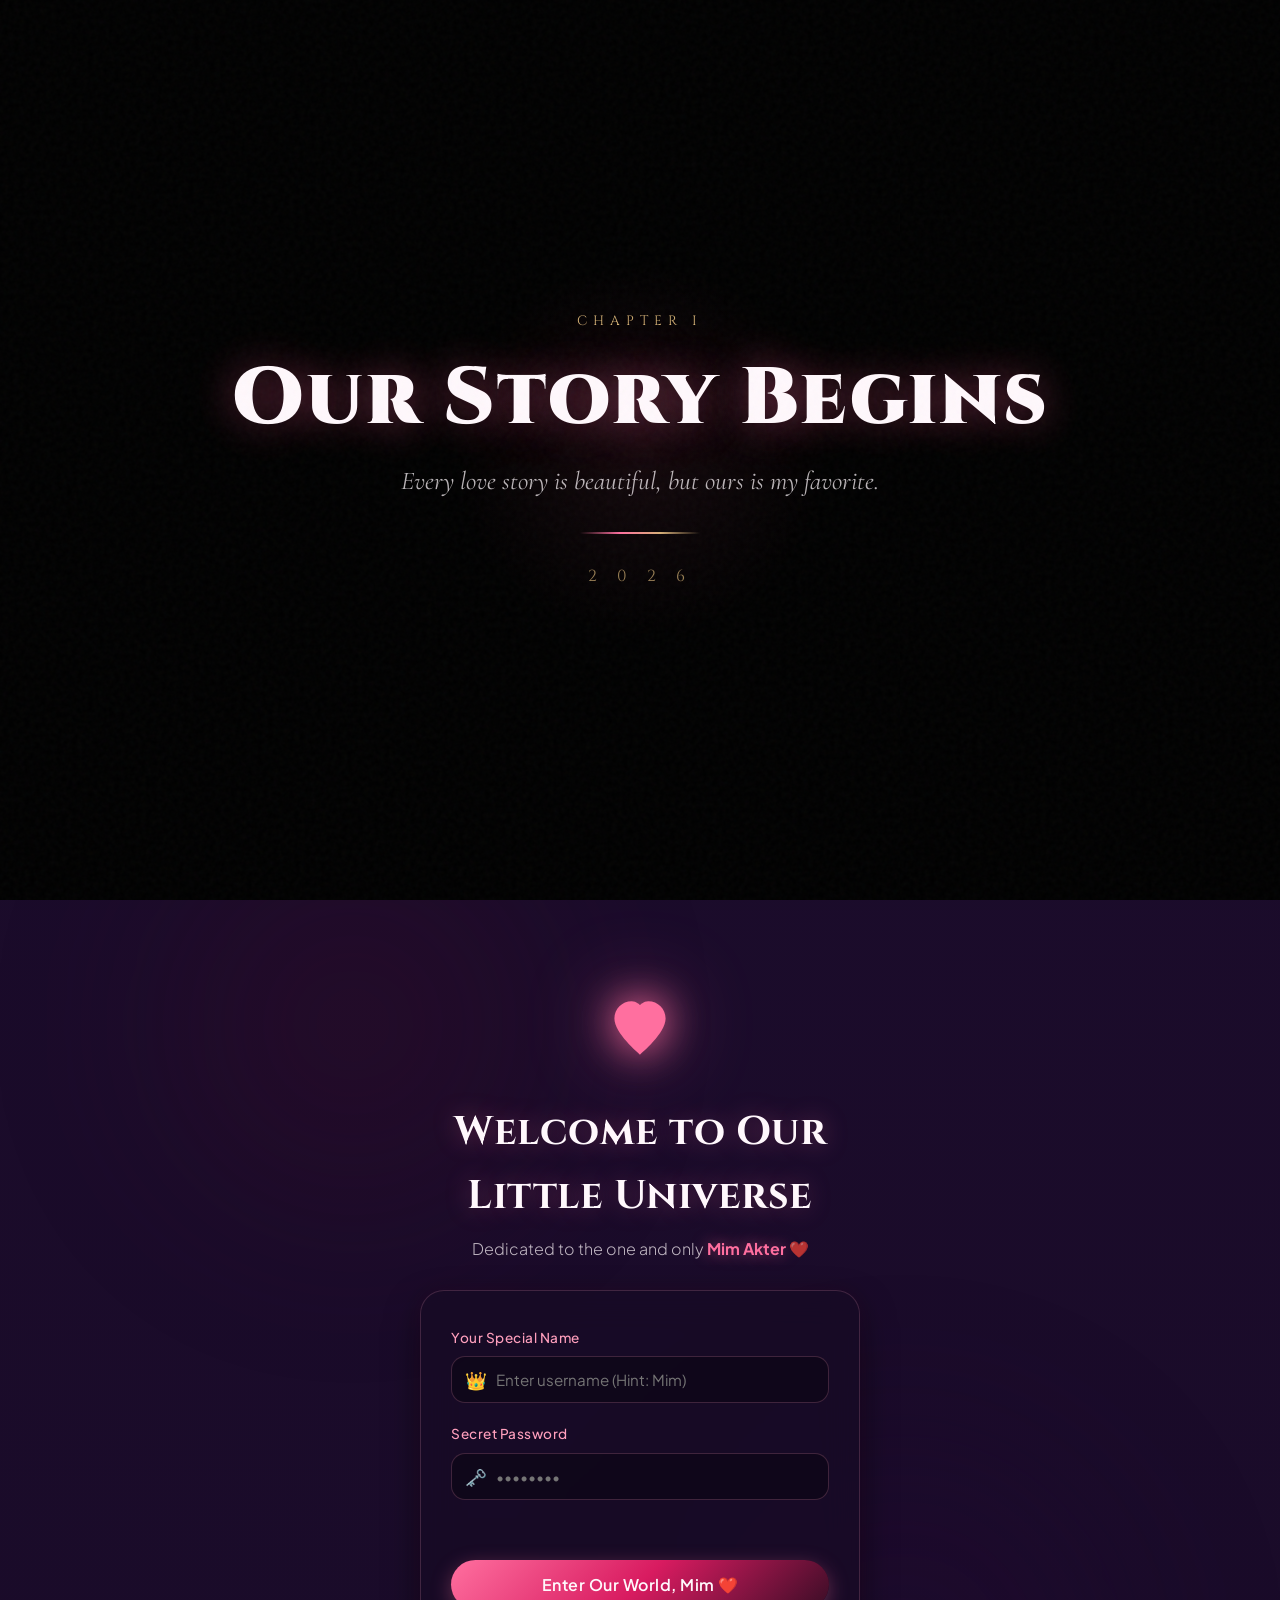
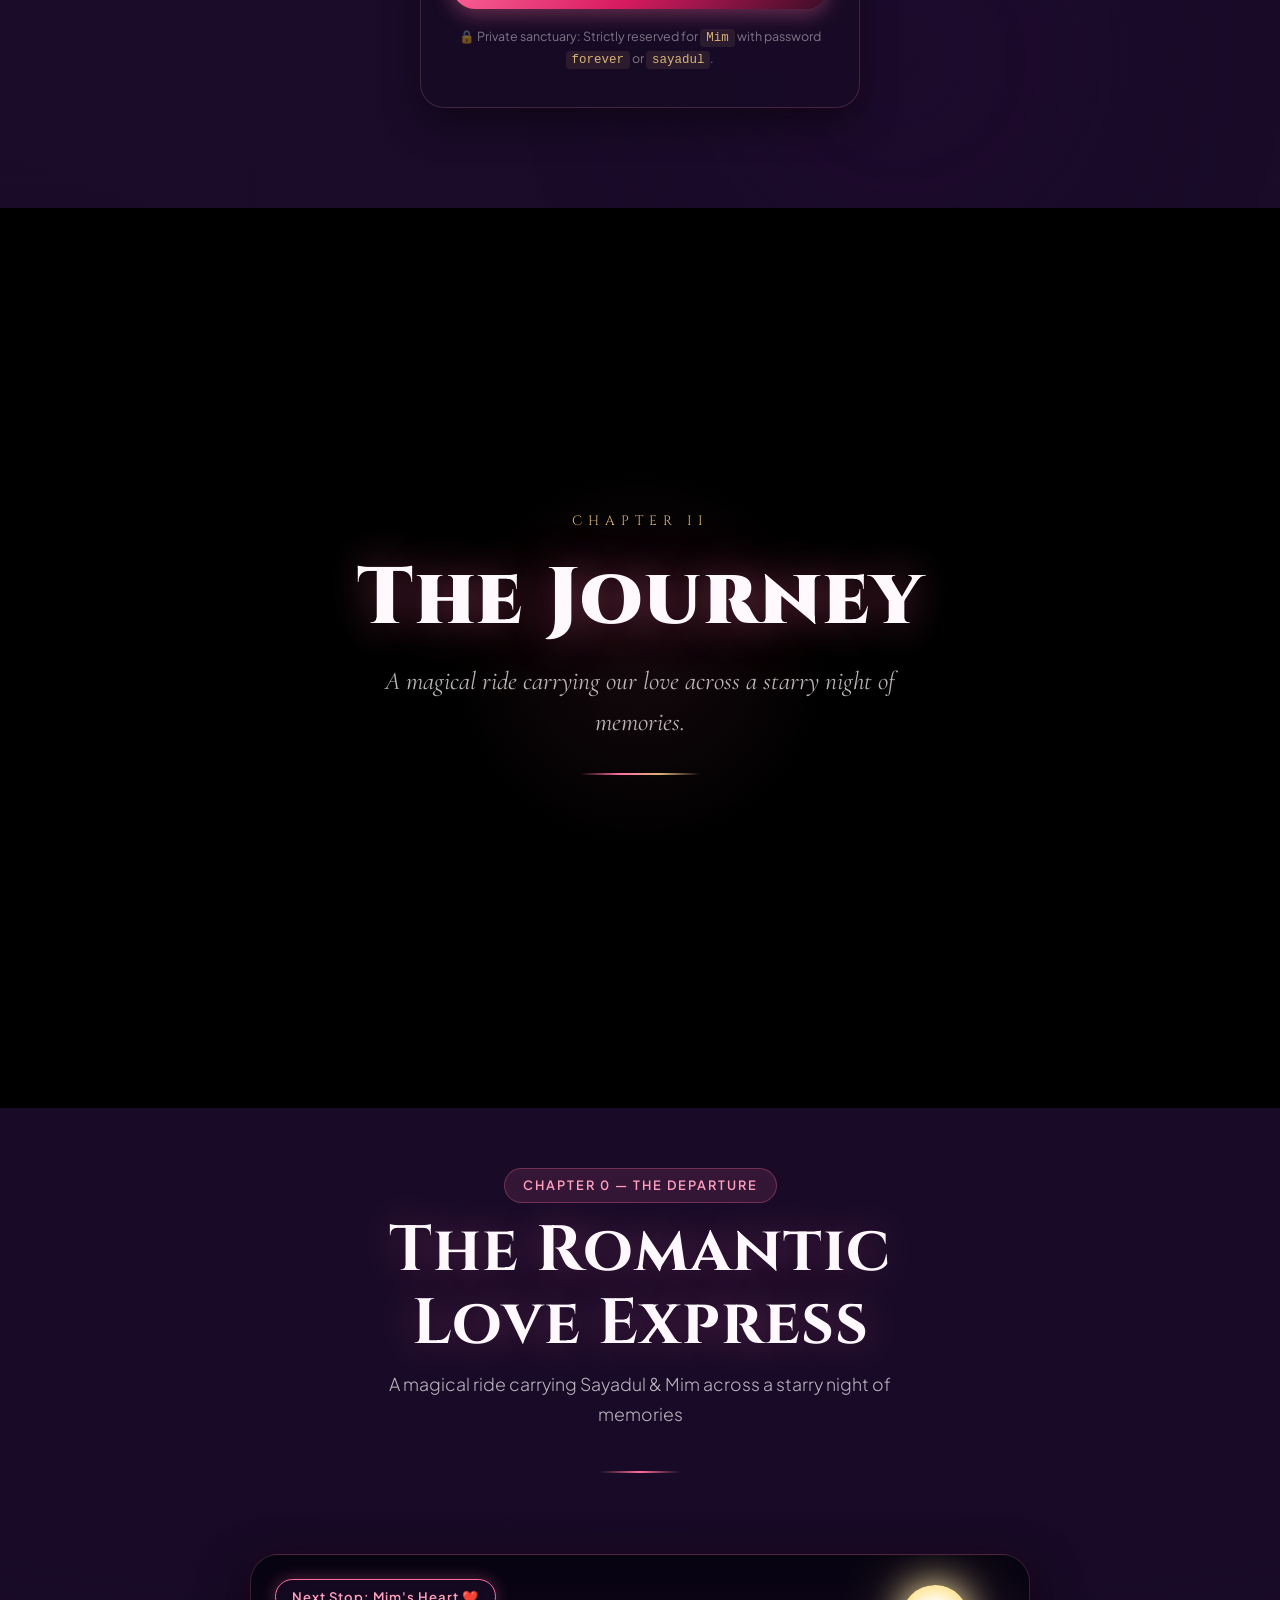
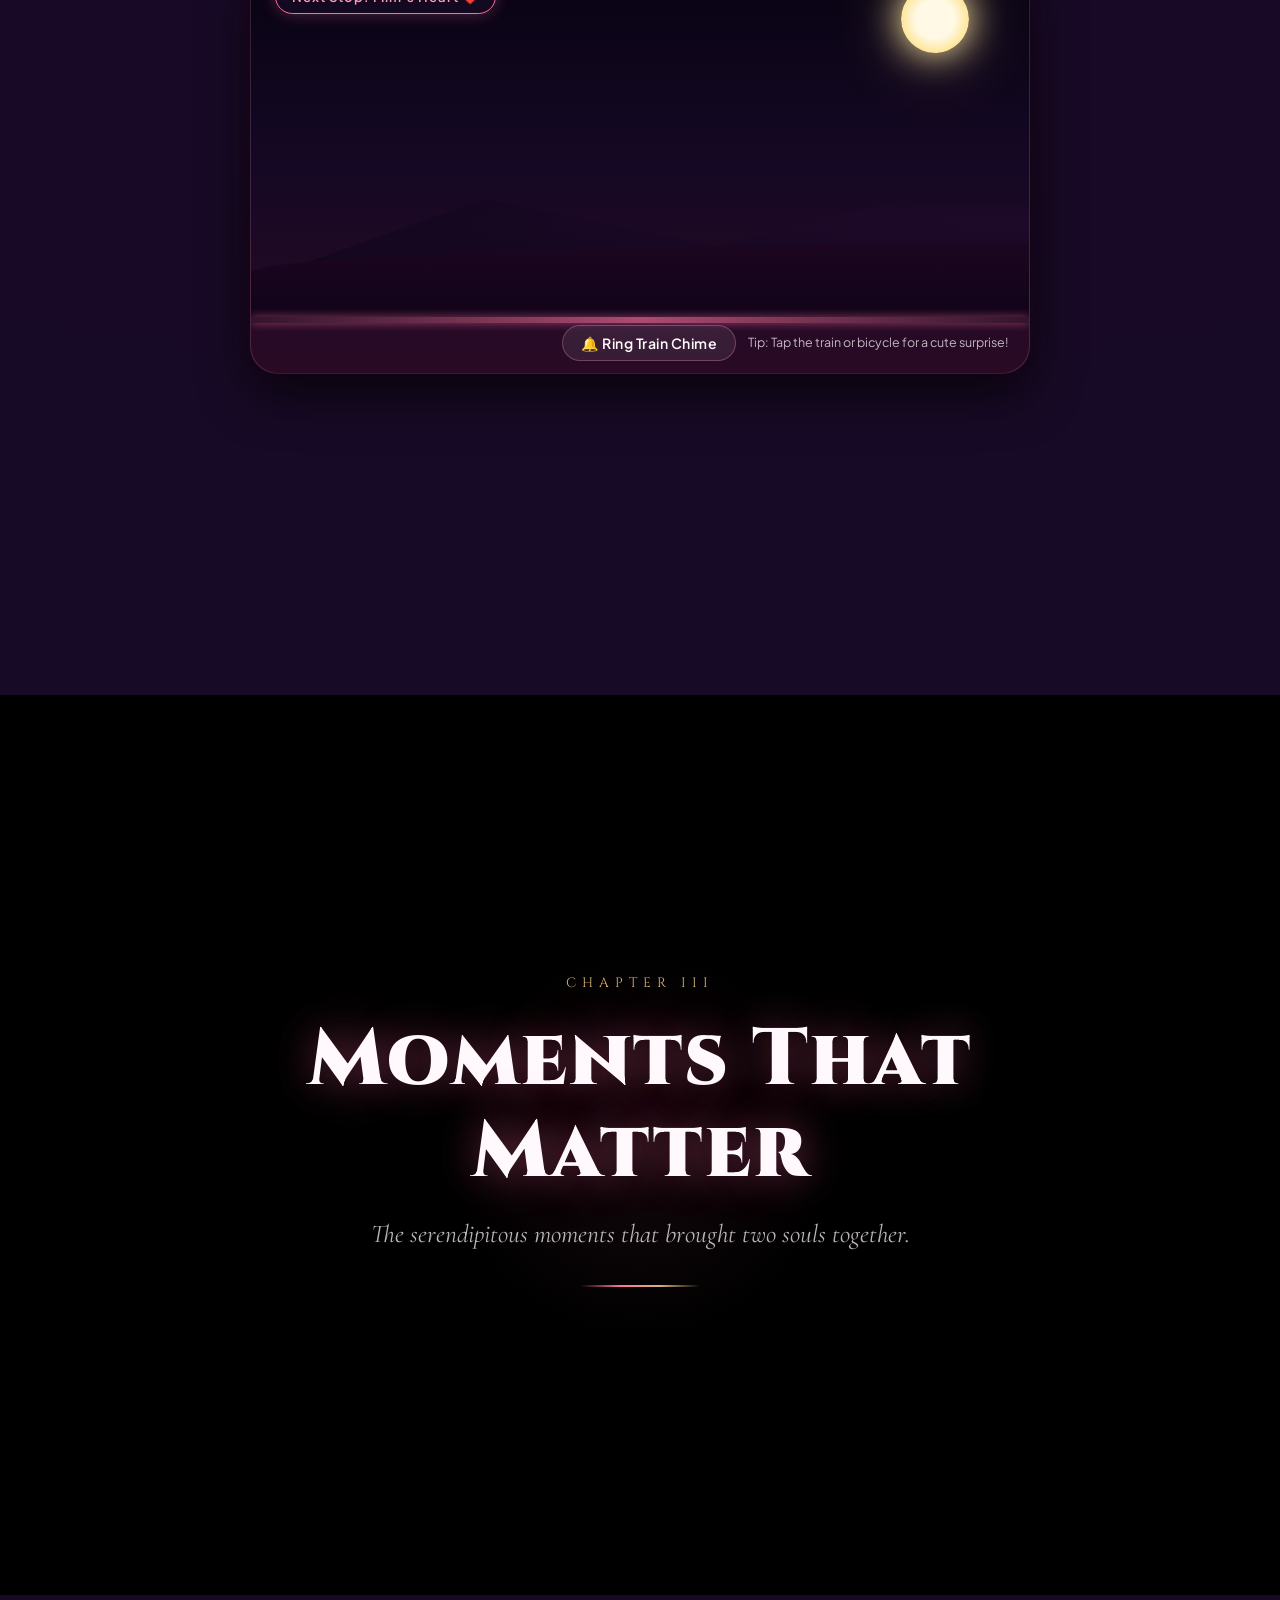
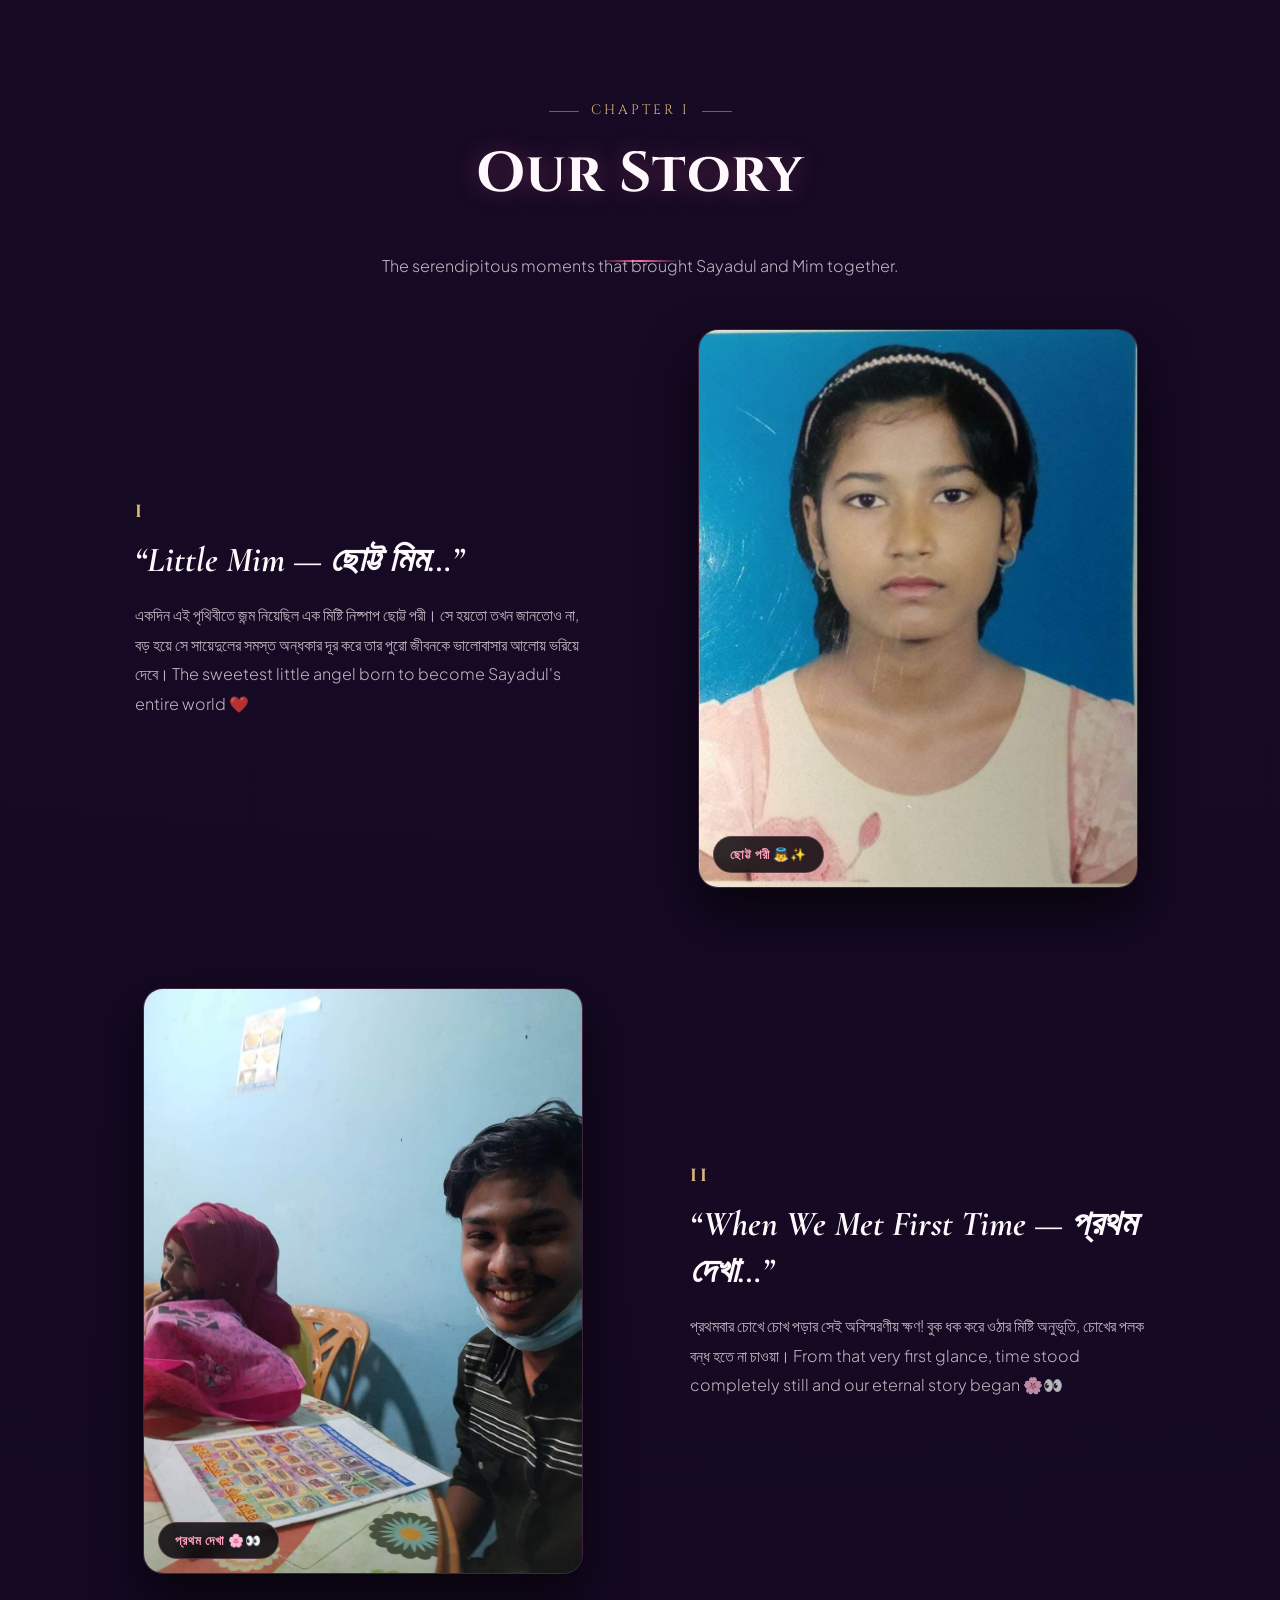
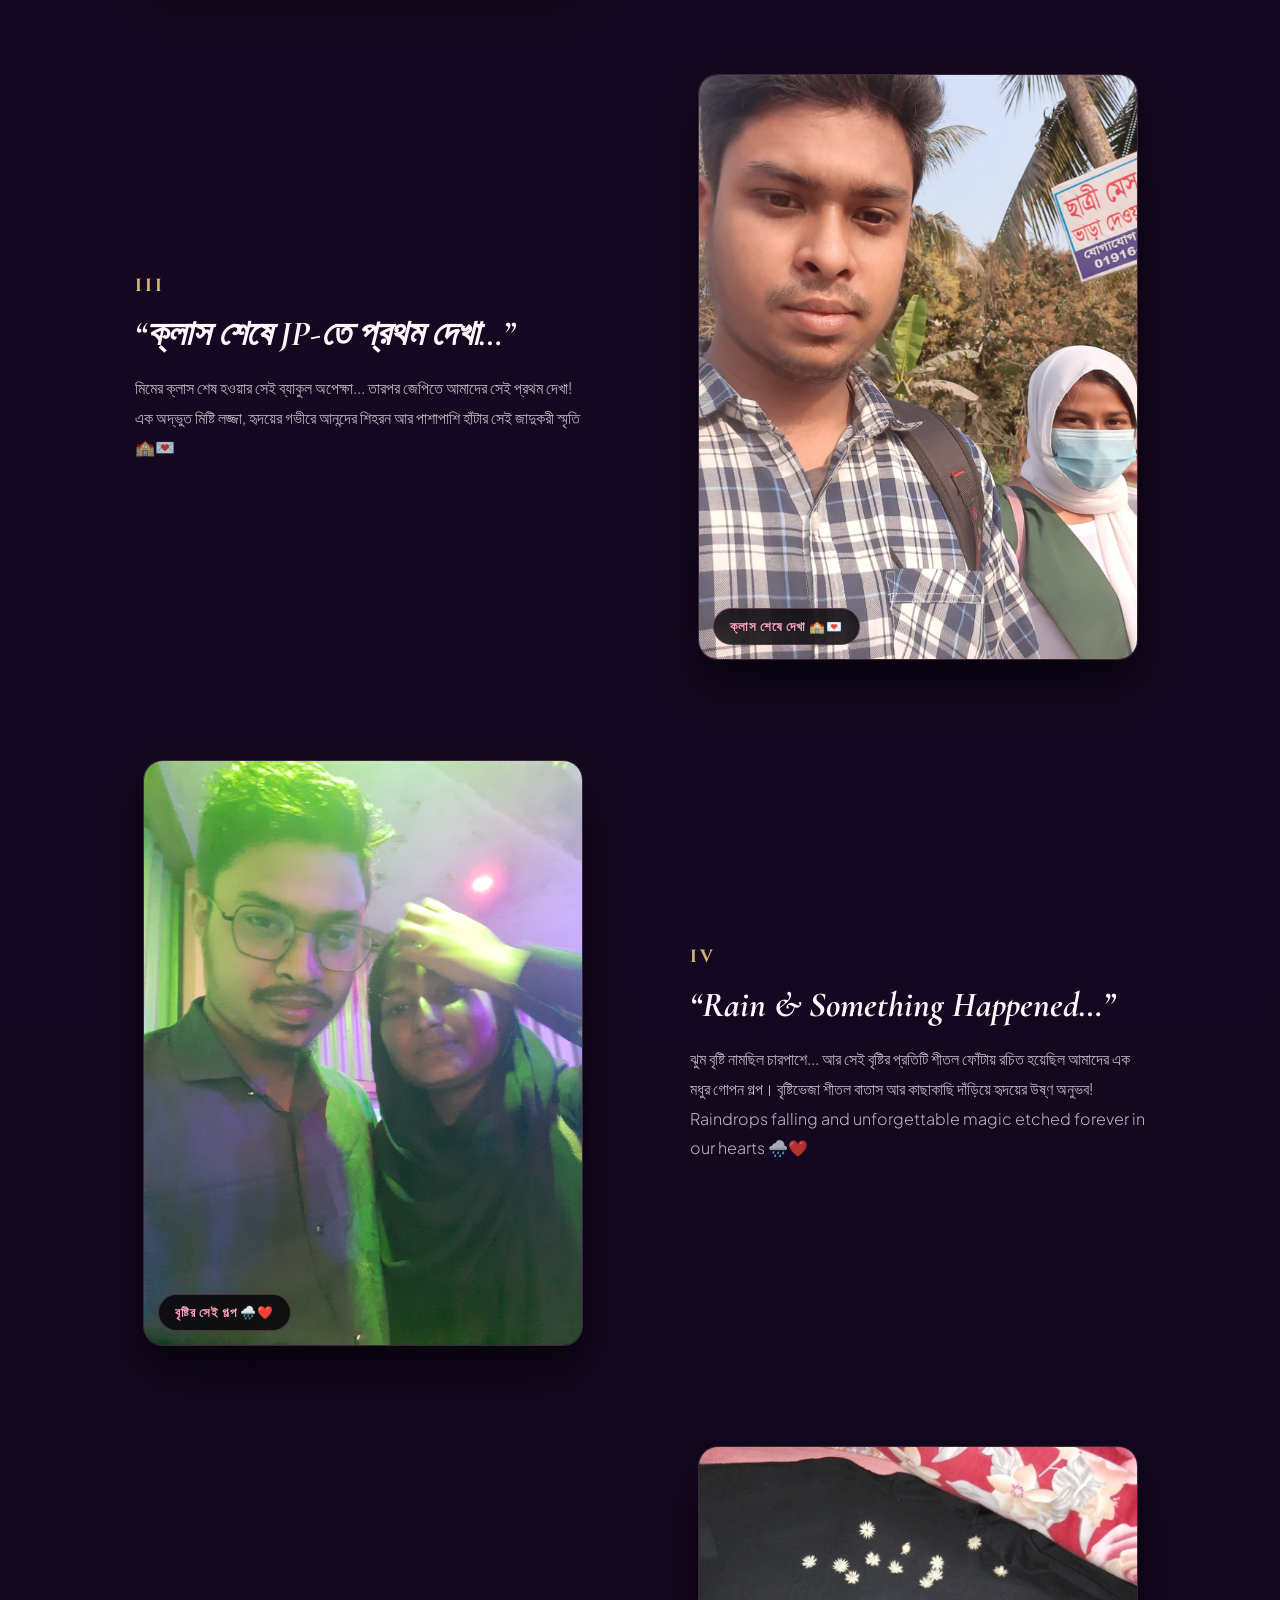
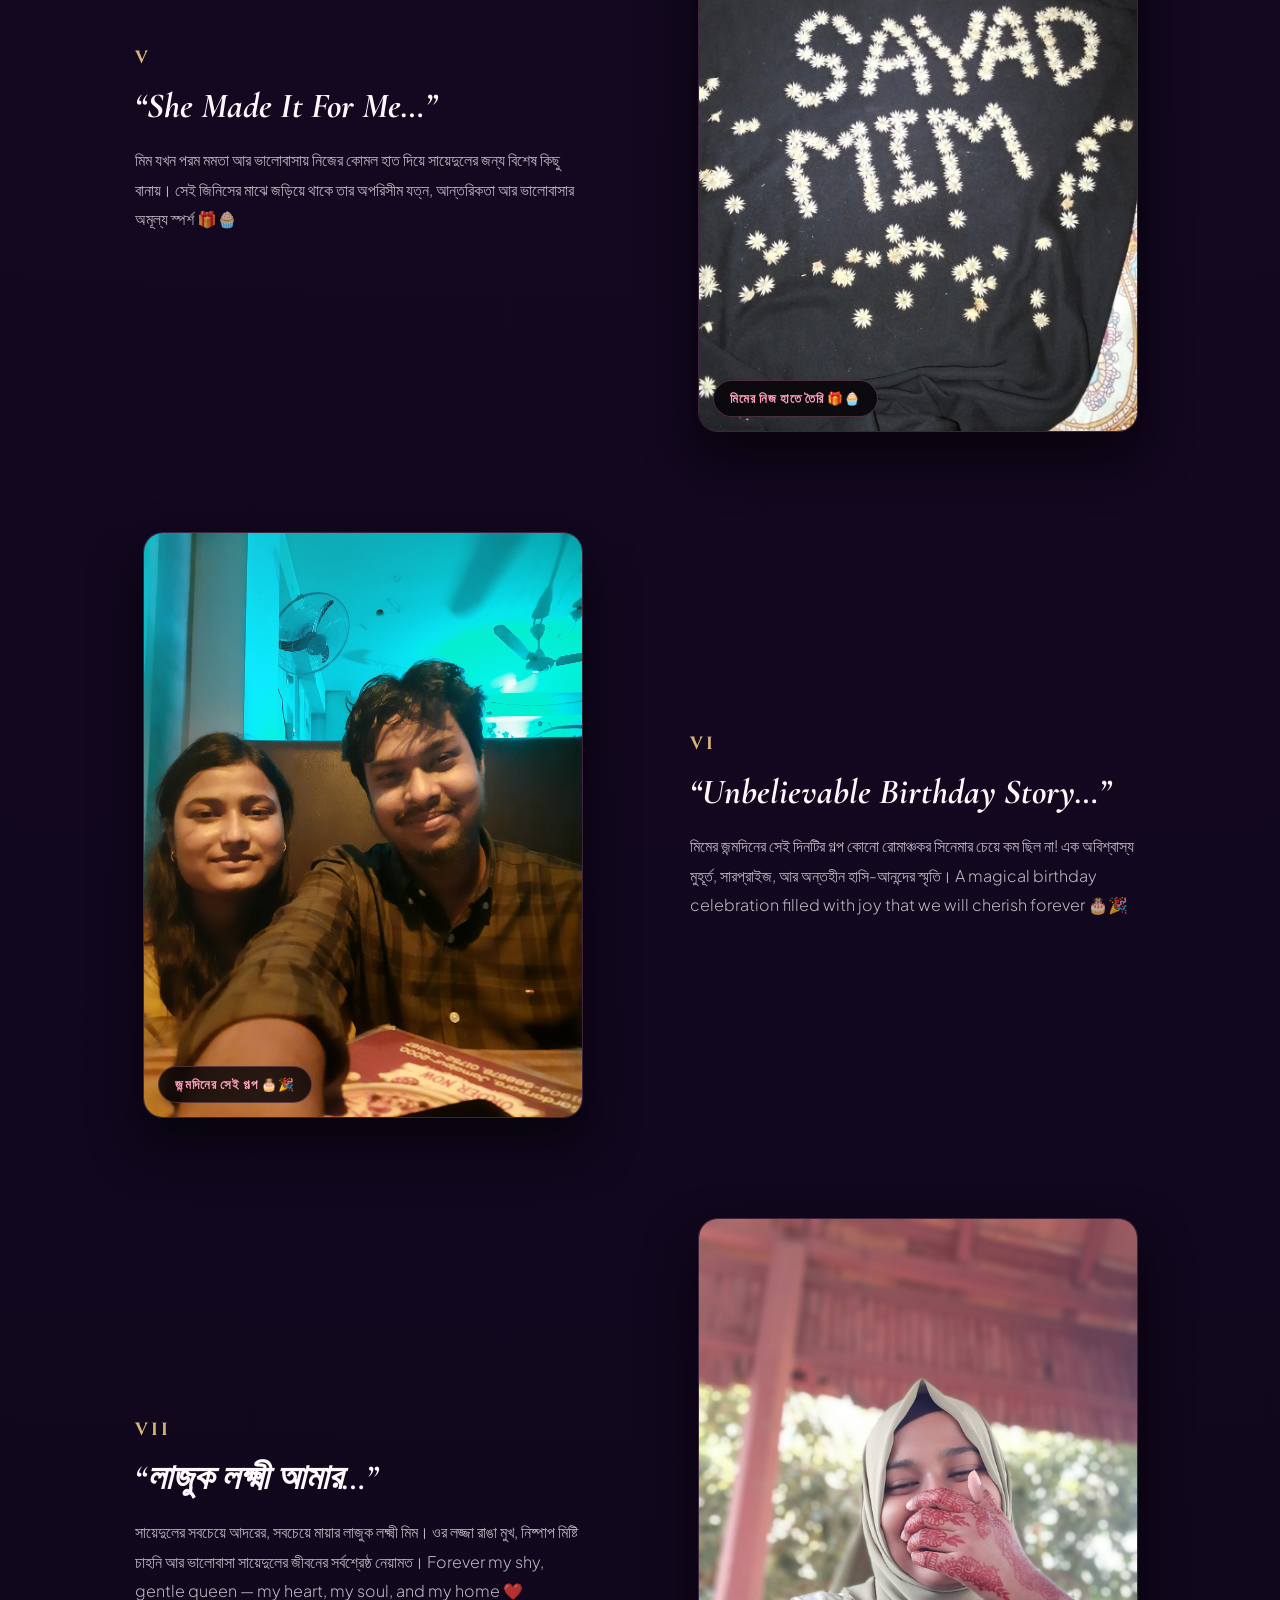
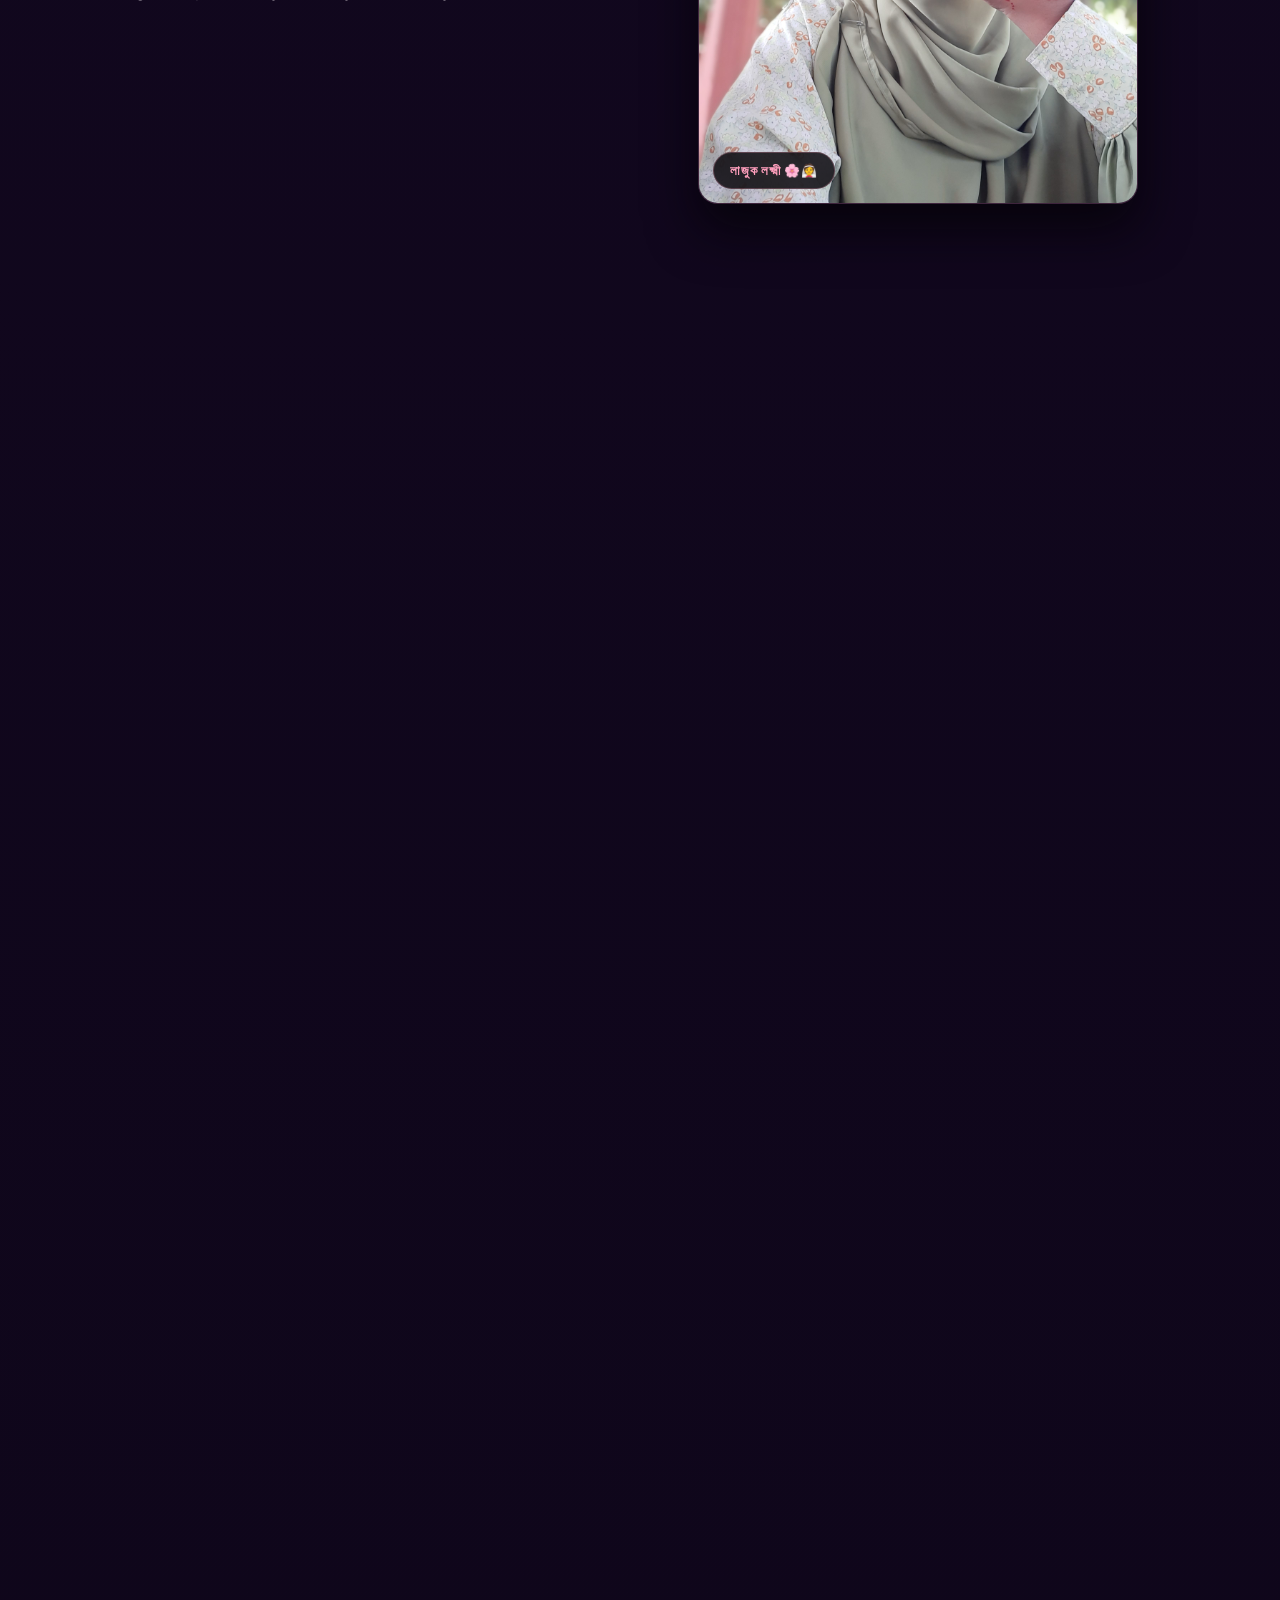
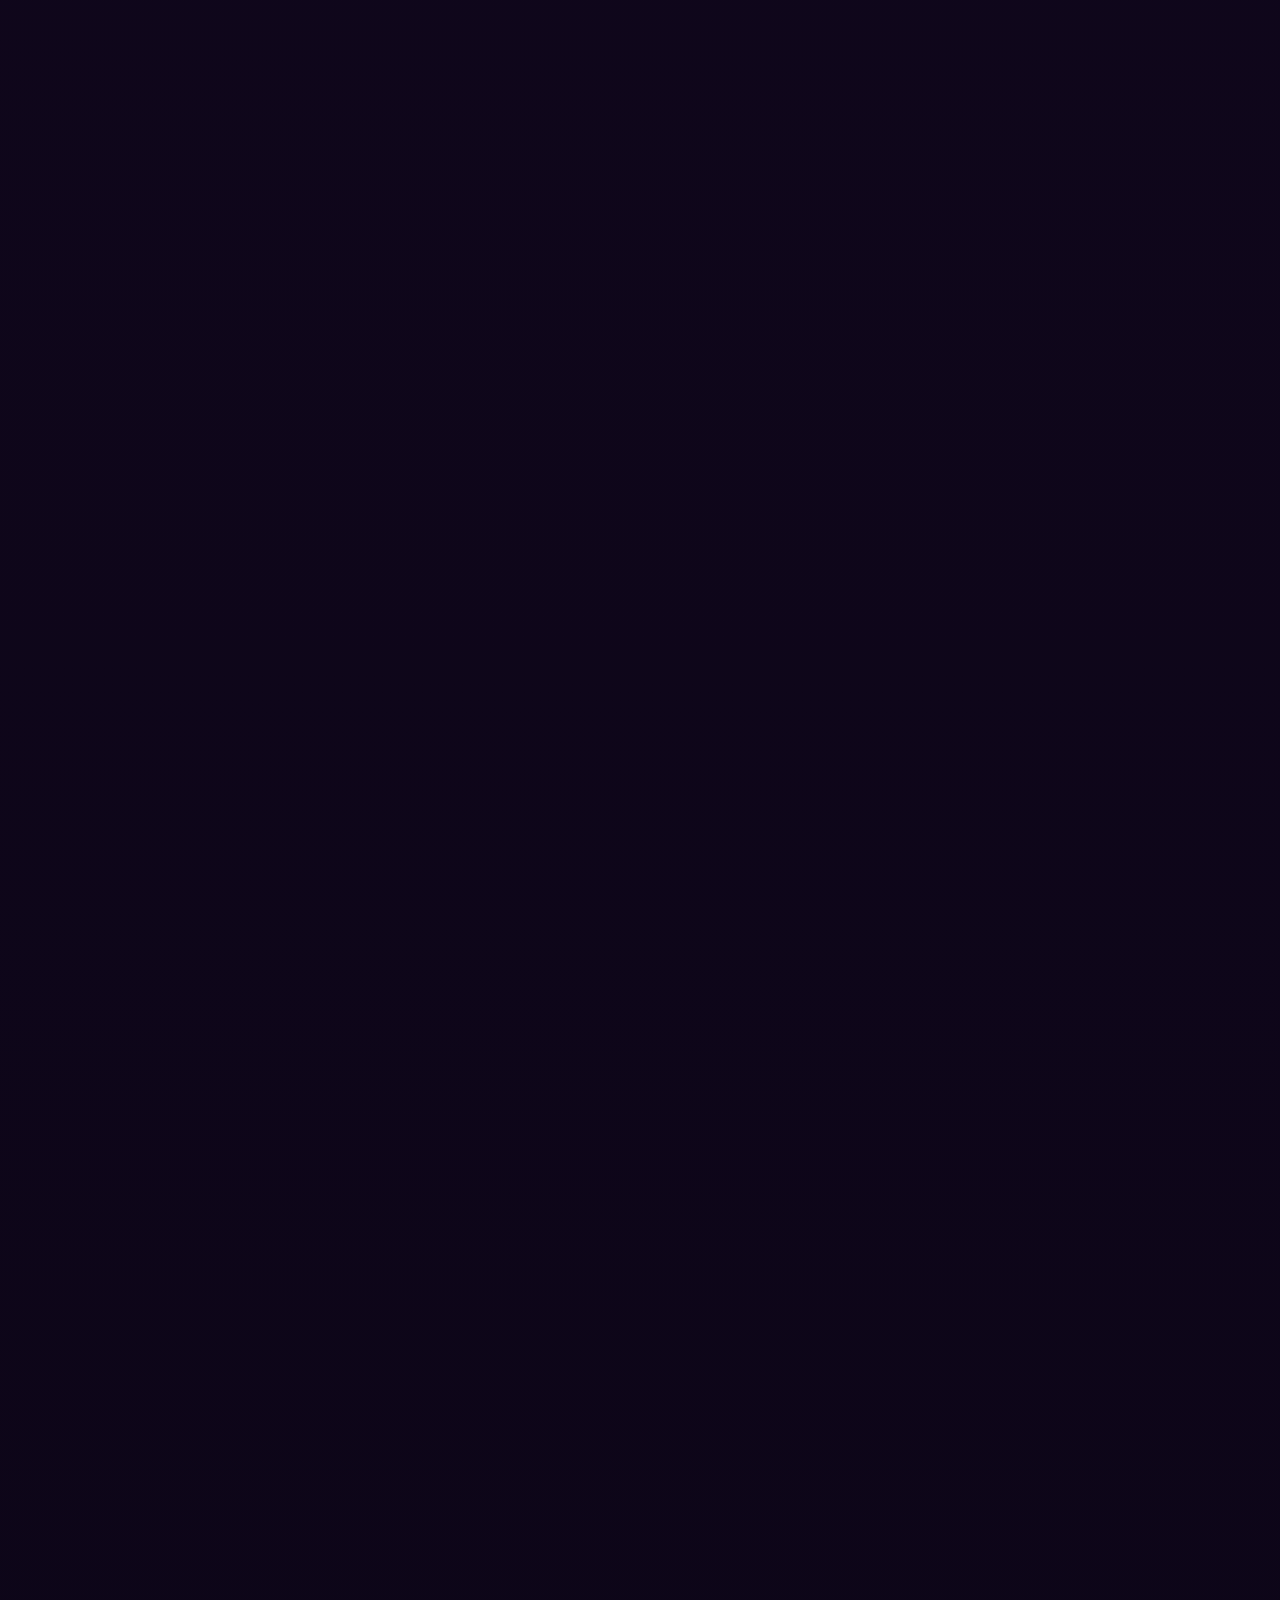
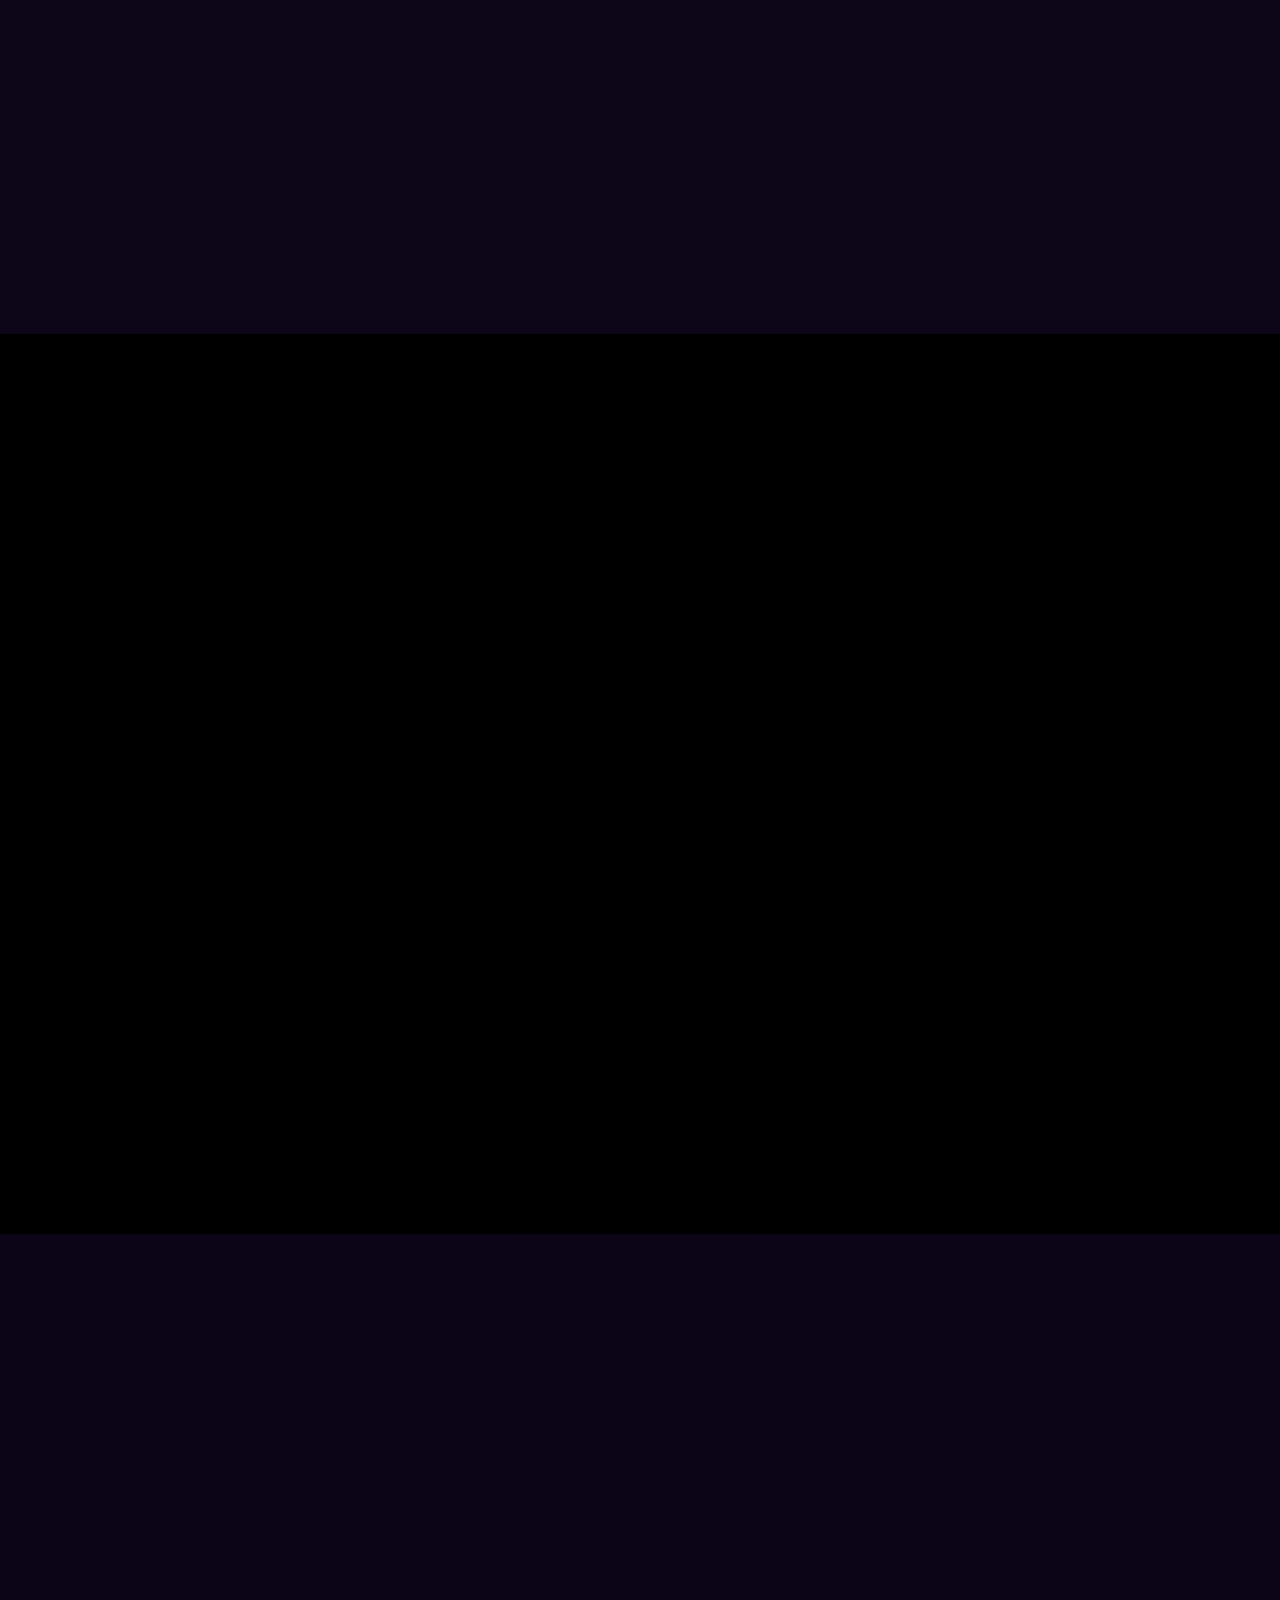
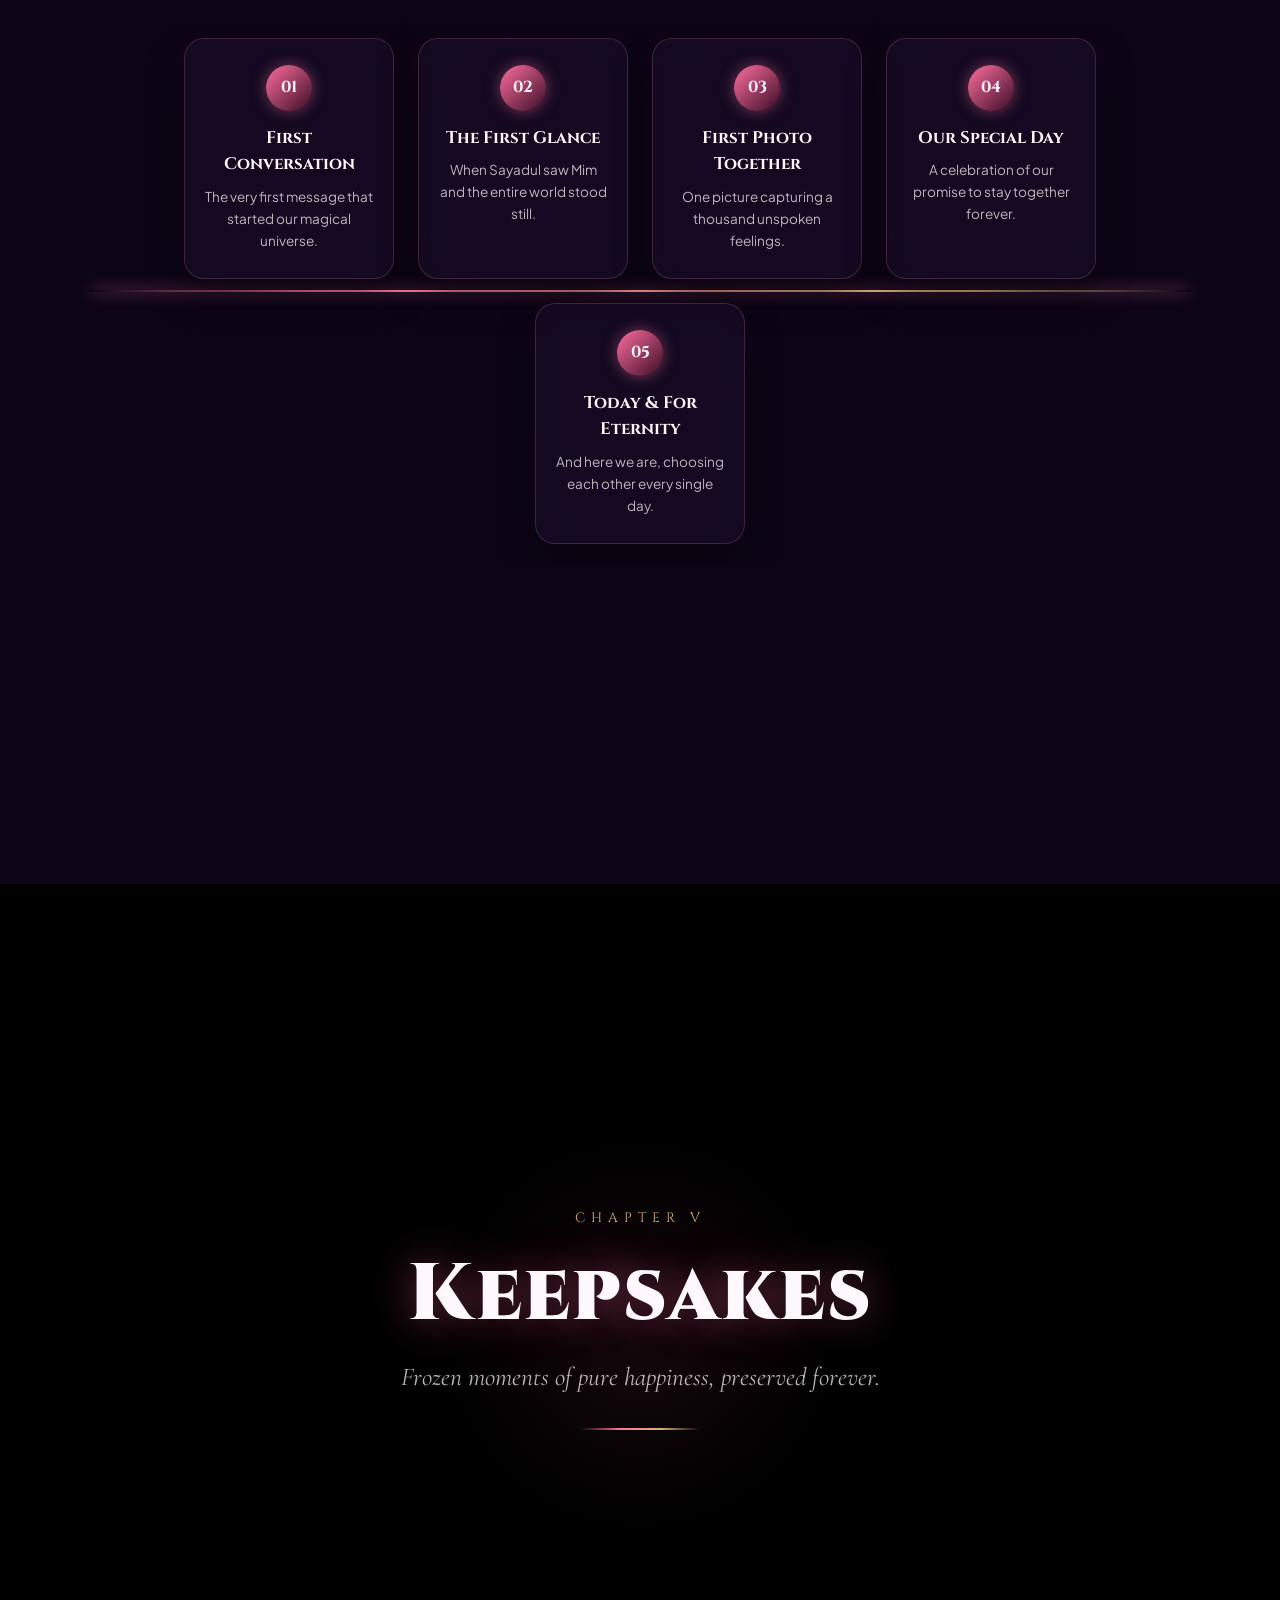
==== commit 6d9f424a: "Preserve natural photo aspect ratio with inline styles, cache busting and frame auto-height" ====
--- a/our-story/index.html
+++ b/our-story/index.html
@@ -18,8 +18,8 @@
     <link href="https://fonts.googleapis.com/css2?family=Cinzel:wght@400;600;700;900&family=Cormorant+Garamond:ital,wght@0,400;0,600;1,400;1,600&family=Great+Vibes&family=Plus+Jakarta+Sans:wght@300;400;500;600;700&display=swap" rel="stylesheet">
 
     <!-- CSS -->
-    <link rel="stylesheet" href="style.css">
-    <link rel="stylesheet" href="perfect-layout.css">
+    <link rel="stylesheet" href="style.css?v=20260911_04">
+    <link rel="stylesheet" href="perfect-layout.css?v=20260911_04">
 
     <!-- CDN Libraries: GSAP, ScrollTrigger, Three.js -->
     <script src="https://cdnjs.cloudflare.com/ajax/libs/gsap/3.12.5/gsap.min.js"></script>
@@ -334,8 +334,8 @@
                             <p class="chapter-description">একদিন এই পৃথিবীতে জন্ম নিয়েছিল এক মিষ্টি নিষ্পাপ ছোট্ট পরী। সে হয়তো তখন জানতোও না, বড় হয়ে সে সায়েদুলের সমস্ত অন্ধকার দূর করে তার পুরো জীবনকে ভালোবাসার আলোয় ভরিয়ে দেবে। The sweetest little angel born to become Sayadul's entire world ❤️</p>
                         </div>
                         <div class="chapter-media-side">
-                            <div class="glass-photo-frame tilt-card">
-                                <img src="assets/images/Story/lettel%20MiM.jpg" alt="Little Mim" class="story-photo" loading="lazy">
+                            <div class="glass-photo-frame tilt-card" style="height: auto !important; max-height: none !important; width: 100% !important; max-width: 440px !important;">
+                                <img src="assets/images/Story/lettel%20MiM.jpg" alt="Little Mim" class="story-photo" loading="lazy" style="width: 100% !important; height: auto !important; max-height: none !important; object-fit: contain !important; display: block !important;">
                                 <div class="photo-reflection"></div>
                                 <span class="photo-badge">ছোট্ট পরী 👼✨</span>
                             </div>
@@ -350,8 +350,8 @@
                             <p class="chapter-description">প্রথমবার চোখে চোখ পড়ার সেই অবিস্মরণীয় ক্ষণ! বুক ধক করে ওঠার মিষ্টি অনুভূতি, চোখের পলক বন্ধ হতে না চাওয়া। From that very first glance, time stood completely still and our eternal story began 🌸👀</p>
                         </div>
                         <div class="chapter-media-side">
-                            <div class="glass-photo-frame tilt-card">
-                                <img src="assets/images/Story/when%20we%20meet%20frist%20time.jpg" alt="When We Met First Time" class="story-photo" loading="lazy">
+                            <div class="glass-photo-frame tilt-card" style="height: auto !important; max-height: none !important; width: 100% !important; max-width: 440px !important;">
+                                <img src="assets/images/Story/when%20we%20meet%20frist%20time.jpg" alt="When We Met First Time" class="story-photo" loading="lazy" style="width: 100% !important; height: auto !important; max-height: none !important; object-fit: contain !important; display: block !important;">
                                 <div class="photo-reflection"></div>
                                 <span class="photo-badge">প্রথম দেখা 🌸👀</span>
                             </div>
@@ -366,8 +366,8 @@
                             <p class="chapter-description">মিমের ক্লাস শেষ হওয়ার সেই ব্যাকুল অপেক্ষা... তারপর জেপিতে আমাদের সেই প্রথম দেখা! এক অদ্ভুত মিষ্টি লজ্জা, হৃদয়ের গভীরে আনন্দের শিহরন আর পাশাপাশি হাঁটার সেই জাদুকরী স্মৃতি 🏫💌</p>
                         </div>
                         <div class="chapter-media-side">
-                            <div class="glass-photo-frame tilt-card">
-                                <img src="assets/images/Story/we%20meet%20frist%20time%20in%20jp%20after%20your%20class.jpg" alt="We Meet First Time In JP After Your Class" class="story-photo" loading="lazy">
+                            <div class="glass-photo-frame tilt-card" style="height: auto !important; max-height: none !important; width: 100% !important; max-width: 440px !important;">
+                                <img src="assets/images/Story/we%20meet%20frist%20time%20in%20jp%20after%20your%20class.jpg" alt="We Meet First Time In JP After Your Class" class="story-photo" loading="lazy" style="width: 100% !important; height: auto !important; max-height: none !important; object-fit: contain !important; display: block !important;">
                                 <div class="photo-reflection"></div>
                                 <span class="photo-badge">ক্লাস শেষে দেখা 🏫💌</span>
                             </div>
@@ -382,8 +382,8 @@
                             <p class="chapter-description">ঝুম বৃষ্টি নামছিল চারপাশে... আর সেই বৃষ্টির প্রতিটি শীতল ফোঁটায় রচিত হয়েছিল আমাদের এক মধুর গোপন গল্প। বৃষ্টিভেজা শীতল বাতাস আর কাছাকাছি দাঁড়িয়ে হৃদয়ের উষ্ণ অনুভব! Raindrops falling and unforgettable magic etched forever in our hearts 🌧️❤️</p>
                         </div>
                         <div class="chapter-media-side">
-                            <div class="glass-photo-frame tilt-card">
-                                <img src="assets/images/Story/Rain%20and%20somthing%20hapend.jpg" alt="Rain and Something Happened" class="story-photo" loading="lazy">
+                            <div class="glass-photo-frame tilt-card" style="height: auto !important; max-height: none !important; width: 100% !important; max-width: 440px !important;">
+                                <img src="assets/images/Story/Rain%20and%20somthing%20hapend.jpg" alt="Rain and Something Happened" class="story-photo" loading="lazy" style="width: 100% !important; height: auto !important; max-height: none !important; object-fit: contain !important; display: block !important;">
                                 <div class="photo-reflection"></div>
                                 <span class="photo-badge">বৃষ্টির সেই গল্প 🌧️❤️</span>
                             </div>
@@ -398,8 +398,8 @@
                             <p class="chapter-description">মিম যখন পরম মমতা আর ভালোবাসায় নিজের কোমল হাত দিয়ে সায়েদুলের জন্য বিশেষ কিছু বানায়। সেই জিনিসের মাঝে জড়িয়ে থাকে তার অপরিসীম যত্ন, আন্তরিকতা আর ভালোবাসার অমূল্য স্পর্শ 🎁🧁</p>
                         </div>
                         <div class="chapter-media-side">
-                            <div class="glass-photo-frame tilt-card">
-                                <img src="assets/images/Story/She%20made%20for%20me.jpg" alt="She Made For Me" class="story-photo" loading="lazy">
+                            <div class="glass-photo-frame tilt-card" style="height: auto !important; max-height: none !important; width: 100% !important; max-width: 440px !important;">
+                                <img src="assets/images/Story/She%20made%20for%20me.jpg" alt="She Made For Me" class="story-photo" loading="lazy" style="width: 100% !important; height: auto !important; max-height: none !important; object-fit: contain !important; display: block !important;">
                                 <div class="photo-reflection"></div>
                                 <span class="photo-badge">মিমের নিজ হাতে তৈরি 🎁🧁</span>
                             </div>
@@ -414,8 +414,8 @@
                             <p class="chapter-description">মিমের জন্মদিনের সেই দিনটির গল্প কোনো রোমাঞ্চকর সিনেমার চেয়ে কম ছিল না! এক অবিশ্বাস্য মুহূর্ত, সারপ্রাইজ, আর অন্তহীন হাসি-আনন্দের স্মৃতি। A magical birthday celebration filled with joy that we will cherish forever 🎂🎉</p>
                         </div>
                         <div class="chapter-media-side">
-                            <div class="glass-photo-frame tilt-card">
-                                <img src="assets/images/Story/Unbeleable%20Story%20wher%20that%20day%20your%20birhday.jpg" alt="Unbelievable Birthday Story" class="story-photo" loading="lazy">
+                            <div class="glass-photo-frame tilt-card" style="height: auto !important; max-height: none !important; width: 100% !important; max-width: 440px !important;">
+                                <img src="assets/images/Story/Unbeleable%20Story%20wher%20that%20day%20your%20birhday.jpg" alt="Unbelievable Birthday Story" class="story-photo" loading="lazy" style="width: 100% !important; height: auto !important; max-height: none !important; object-fit: contain !important; display: block !important;">
                                 <div class="photo-reflection"></div>
                                 <span class="photo-badge">জন্মদিনের সেই গল্প 🎂🎉</span>
                             </div>
@@ -430,8 +430,8 @@
                             <p class="chapter-description">সায়েদুলের সবচেয়ে আদরের, সবচেয়ে মায়ার লাজুক লক্ষ্মী মিম। ওর লজ্জা রাঙা মুখ, নিষ্পাপ মিষ্টি চাহনি আর ভালোবাসা সায়েদুলের জীবনের সর্বশ্রেষ্ঠ নেয়ামত। Forever my shy, gentle queen — my heart, my soul, and my home ❤️</p>
                         </div>
                         <div class="chapter-media-side">
-                            <div class="glass-photo-frame tilt-card">
-                                <img src="assets/images/Story/Lajuk%20lokhi%20amar.jpg" alt="লাজুক লক্ষ্মী আমার" class="story-photo" loading="lazy">
+                            <div class="glass-photo-frame tilt-card" style="height: auto !important; max-height: none !important; width: 100% !important; max-width: 440px !important;">
+                                <img src="assets/images/Story/Lajuk%20lokhi%20amar.jpg" alt="লাজুক লক্ষ্মী আমার" class="story-photo" loading="lazy" style="width: 100% !important; height: auto !important; max-height: none !important; object-fit: contain !important; display: block !important;">
                                 <div class="photo-reflection"></div>
                                 <span class="photo-badge">লাজুক লক্ষ্মী 🌸👰</span>
                             </div>
@@ -446,8 +446,8 @@
                             <p class="chapter-description">মিম যখন রাগ করে, সারা দুনিয়া থমকে যায়। সেই অভিমানী ঠোঁট, সেই না-বলা কথার চাহনি — সায়েদুলের কাছে এটাই সবচেয়ে প্রিয় মুহূর্ত। রাগ করলেও সে হাজারগুণ সুন্দর। Even in anger, Mim is the most beautiful thing in Sayadul's world 😤❤️</p>
                         </div>
                         <div class="chapter-media-side">
-                            <div class="glass-photo-frame tilt-card">
-                                <img src="assets/images/pic1.jpeg" alt="যখন সে রাগ করে" class="story-photo" loading="lazy">
+                            <div class="glass-photo-frame tilt-card" style="height: auto !important; max-height: none !important; width: 100% !important; max-width: 440px !important;">
+                                <img src="assets/images/pic1.jpeg" alt="যখন সে রাগ করে" class="story-photo" loading="lazy" style="width: 100% !important; height: auto !important; max-height: none !important; object-fit: contain !important; display: block !important;">
                                 <div class="photo-reflection"></div>
                                 <span class="photo-badge">মিষ্টি রাগ 😤❤️</span>
                             </div>
@@ -462,8 +462,8 @@
                             <p class="chapter-description">কিছু মুহূর্ত থাকে যেগুলো ক্যামেরায় ধরা পড়ে, কিন্তু অনুভব হৃদয়ে চিরকালের জন্য গেঁথে যায়। সায়েদুলের জীবনের সেরা স্মৃতিগুলোর একটি এটি — মিমকে কাছে পেয়ে পাওয়া এই ক্ষণটি। A moment frozen in time, forever precious to Sayadul's heart ✨💖</p>
                         </div>
                         <div class="chapter-media-side">
-                            <div class="glass-photo-frame tilt-card">
-                                <img src="assets/images/pic2.jpeg" alt="একটি মুহূর্ত" class="story-photo" loading="lazy">
+                            <div class="glass-photo-frame tilt-card" style="height: auto !important; max-height: none !important; width: 100% !important; max-width: 440px !important;">
+                                <img src="assets/images/pic2.jpeg" alt="একটি মুহূর্ত" class="story-photo" loading="lazy" style="width: 100% !important; height: auto !important; max-height: none !important; object-fit: contain !important; display: block !important;">
                                 <div class="photo-reflection"></div>
                                 <span class="photo-badge">মধুর মুহূর্ত ✨💖</span>
                             </div>
@@ -478,8 +478,8 @@
                             <p class="chapter-description">মিম যখন একা একা নিজের হাতে মেহেদি লাগায়, সেই দৃশ্য দেখে সায়েদুলের মন ভরে যায় অদ্ভুত এক মায়ায়। প্রতিটি রেখায় যেন লুকিয়ে থাকে তার সৌন্দর্য, তার স্বতন্ত্রতা। Mim's delicate hands painting henna — the most enchanting sight Sayadul has ever seen 🌿💅</p>
                         </div>
                         <div class="chapter-media-side">
-                            <div class="glass-photo-frame tilt-card">
-                                <img src="assets/images/pic3.jpeg" alt="একা একা মেহেদি দেওয়া" class="story-photo" loading="lazy">
+                            <div class="glass-photo-frame tilt-card" style="height: auto !important; max-height: none !important; width: 100% !important; max-width: 440px !important;">
+                                <img src="assets/images/pic3.jpeg" alt="একা একা মেহেদি দেওয়া" class="story-photo" loading="lazy" style="width: 100% !important; height: auto !important; max-height: none !important; object-fit: contain !important; display: block !important;">
                                 <div class="photo-reflection"></div>
                                 <span class="photo-badge">মেহেদির রঙ 🌿💅</span>
                             </div>
@@ -494,8 +494,8 @@
                             <p class="chapter-description">মিমের চোখের দিকে তাকালে সায়েদুল পুরো পৃথিবী ভুলে যায়। সেই গভীর, মায়াবী চোখে এমন এক ভাষা আছে যা কোনো কথায় বলা যায় না। একবার সেই চোখে ডুবলে আর বের হওয়ার পথ থাকে না। Mim's eyes — the most beautiful universe Sayadul ever got lost in 👁️✨</p>
                         </div>
                         <div class="chapter-media-side">
-                            <div class="glass-photo-frame tilt-card">
-                                <img src="assets/images/pic4.jpeg" alt="চোখের মায়া" class="story-photo" loading="lazy">
+                            <div class="glass-photo-frame tilt-card" style="height: auto !important; max-height: none !important; width: 100% !important; max-width: 440px !important;">
+                                <img src="assets/images/pic4.jpeg" alt="চোখের মায়া" class="story-photo" loading="lazy" style="width: 100% !important; height: auto !important; max-height: none !important; object-fit: contain !important; display: block !important;">
                                 <div class="photo-reflection"></div>
                                 <span class="photo-badge">চোখের মায়া 👁️✨</span>
                             </div>
@@ -510,8 +510,8 @@
                             <p class="chapter-description">শেষবার যেদিন দেখা হয়েছিল, সেদিন তুমি একটু রাগী ছিলে — একটু অভিমানী। কিন্তু সায়েদুলের কাছে সেটাই ছিল সবচেয়ে মনে রাখার মতো মুহূর্ত। তোমার সেই মিষ্টি দুষ্টু রাগ, সেই মিষ্টি অভিমান — সব কিছু সায়েদুলের বুকে আঁকা হয়ে আছে চিরকালের জন্য। The last time we met — your sweet anger, your sweet sulk — forever etched in Sayadul's heart 💔❤️</p>
                         </div>
                         <div class="chapter-media-side">
-                            <div class="glass-photo-frame tilt-card">
-                                <img src="assets/images/pic5.jpeg" alt="শেষ দেখা" class="story-photo" loading="lazy">
+                            <div class="glass-photo-frame tilt-card" style="height: auto !important; max-height: none !important; width: 100% !important; max-width: 440px !important;">
+                                <img src="assets/images/pic5.jpeg" alt="শেষ দেখা" class="story-photo" loading="lazy" style="width: 100% !important; height: auto !important; max-height: none !important; object-fit: contain !important; display: block !important;">
                                 <div class="photo-reflection"></div>
                                 <span class="photo-badge">শেষ দেখা 💔❤️</span>
                             </div>
@@ -614,7 +614,7 @@
                 <button id="lightbox-close" class="lightbox-close-btn" aria-label="Close lightbox">&times;</button>
                 <div class="lightbox-card glass-card">
                     <div class="lightbox-image-wrap">
-                        <img id="lightbox-img" src="" alt="Memory full view">
+                        <img id="lightbox-img" src="" alt="Memory full view" style="max-width: 100% !important; max-height: 80vh !important; width: auto !important; height: auto !important; object-fit: contain !important; display: block !important;">
                     </div>
                     <div class="lightbox-details">
                         <span class="lightbox-date" id="lightbox-date">Date</span>
@@ -970,8 +970,8 @@
                 <canvas id="surprise-fireworks-canvas"></canvas>
 
                 <div class="theater-content-stage" id="theater-stage">
-                    <div class="final-photo-container glass-photo-frame" id="final-photo-frame">
-                        <img src="assets/images/final-photo.jpeg" alt="Md Sayadul Islam and Mim Akter Together Forever" id="final-couple-img" class="final-photo-image">
+                    <div class="final-photo-container glass-photo-frame" id="final-photo-frame" style="height: auto !important; max-height: none !important; width: 100% !important; max-width: 440px !important;">
+                        <img src="assets/images/final-photo.jpeg" alt="Md Sayadul Islam and Mim Akter Together Forever" id="final-couple-img" class="final-photo-image" style="width: 100% !important; height: auto !important; max-height: none !important; object-fit: contain !important; display: block !important;">
                         <div class="photo-reflection"></div>
                     </div>
 
@@ -998,6 +998,6 @@
     </main>
 
     <!-- App JavaScript Engine -->
-    <script src="script.js"></script>
+    <script src="script.js?v=20260911_04"></script>
 </body>
 </html>
--- a/our-story/style.css
+++ b/our-story/style.css
@@ -1093,6 +1093,13 @@
     border: 1px solid var(--glass-border);
     box-shadow: 0 20px 45px rgba(5, 3, 8, 0.8);
     transition: transform 0.5s ease, box-shadow 0.5s ease;
+    width: 100% !important;
+    max-width: 440px !important;
+    height: auto !important;
+    max-height: none !important;
+    display: flex !important;
+    align-items: center !important;
+    justify-content: center !important;
 }
 
 .glass-photo-frame:hover {
@@ -1101,11 +1108,14 @@
     border-color: var(--glass-border-hover);
 }
 
-.story-photo {
-    width: 100%;
-    height: auto;
-    object-fit: contain;
-    display: block;
+.story-photo,
+img.story-photo {
+    width: 100% !important;
+    height: auto !important;
+    max-height: none !important;
+    object-fit: contain !important;
+    display: block !important;
+    aspect-ratio: auto !important;
     transition: transform 0.7s ease;
 }
 
@@ -1138,8 +1148,12 @@
         direction: ltr;
     }
 
-    .story-photo {
-        height: auto;
+    .story-photo,
+    img.story-photo {
+        width: 100% !important;
+        height: auto !important;
+        max-height: none !important;
+        object-fit: contain !important;
     }
 }
 
--- a/our-story/perfect-layout.css
+++ b/our-story/perfect-layout.css
@@ -156,11 +156,13 @@
     box-shadow: 0 25px 50px rgba(5, 3, 8, 0.8);
     transition: transform 0.6s cubic-bezier(0.2, 0.8, 0.2, 1),
                 box-shadow 0.6s ease;
-    width: 100%;
-    max-width: 440px;
-    display: flex;
-    align-items: center;
-    justify-content: center;
+    width: 100% !important;
+    max-width: 440px !important;
+    height: auto !important;
+    max-height: none !important;
+    display: flex !important;
+    align-items: center !important;
+    justify-content: center !important;
 }
 
 .glass-photo-frame:hover {
@@ -169,11 +171,14 @@
     border-color: var(--glass-border-hover);
 }
 
-.story-photo {
-    width: 100%;
-    height: auto;
-    object-fit: contain;
-    display: block;
+.story-photo,
+img.story-photo {
+    width: 100% !important;
+    height: auto !important;
+    max-height: none !important;
+    object-fit: contain !important;
+    display: block !important;
+    aspect-ratio: auto !important;
     transition: transform 0.8s cubic-bezier(0.2, 0.8, 0.2, 1);
 }
 
@@ -894,3 +899,27 @@
     object-fit: contain !important;
     display: block !important;
 }
+
+/* Global strict overrides for story photos and frames to guarantee original proportions without any cropping */
+.story-chapter .glass-photo-frame,
+.glass-photo-frame {
+    width: 100% !important;
+    max-width: 440px !important;
+    height: auto !important;
+    max-height: none !important;
+    display: flex !important;
+    align-items: center !important;
+    justify-content: center !important;
+}
+
+.story-chapter .story-photo,
+.story-photo,
+img.story-photo {
+    width: 100% !important;
+    height: auto !important;
+    max-height: none !important;
+    object-fit: contain !important;
+    display: block !important;
+    aspect-ratio: auto !important;
+}
+
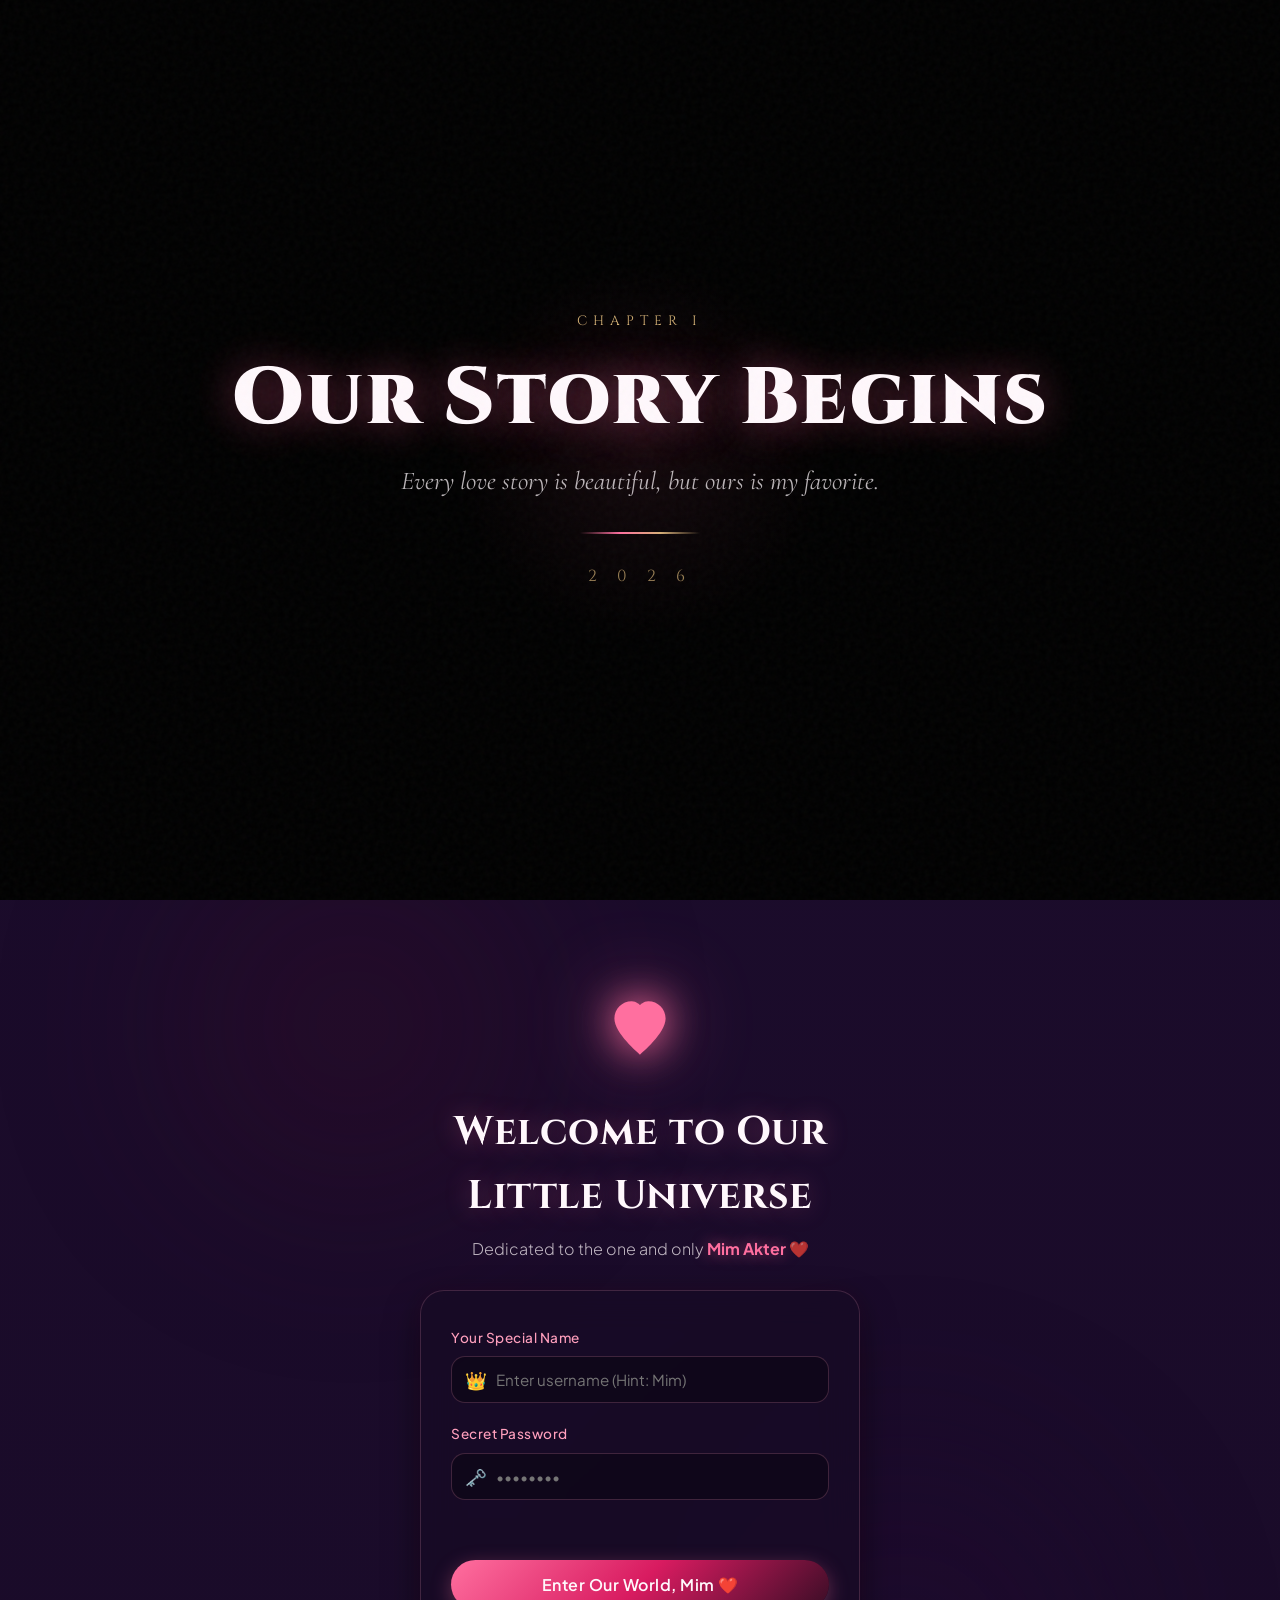
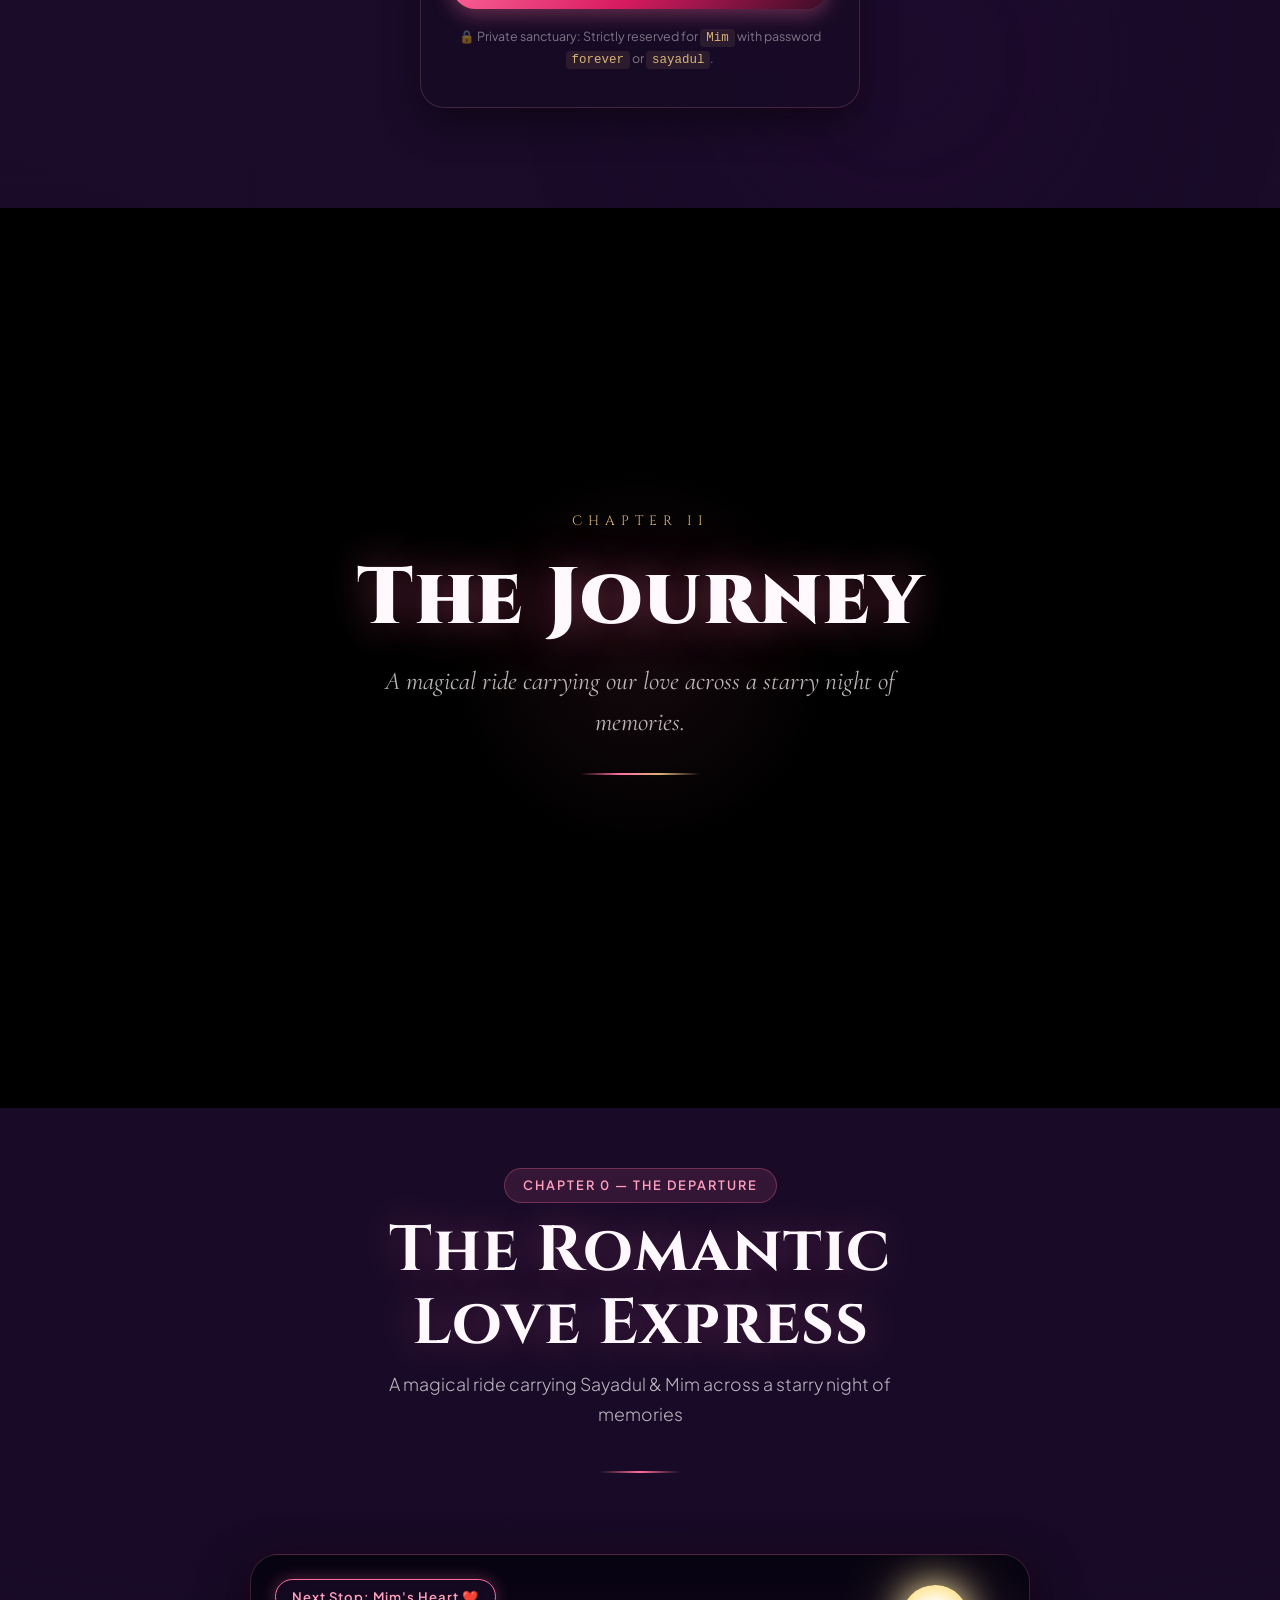
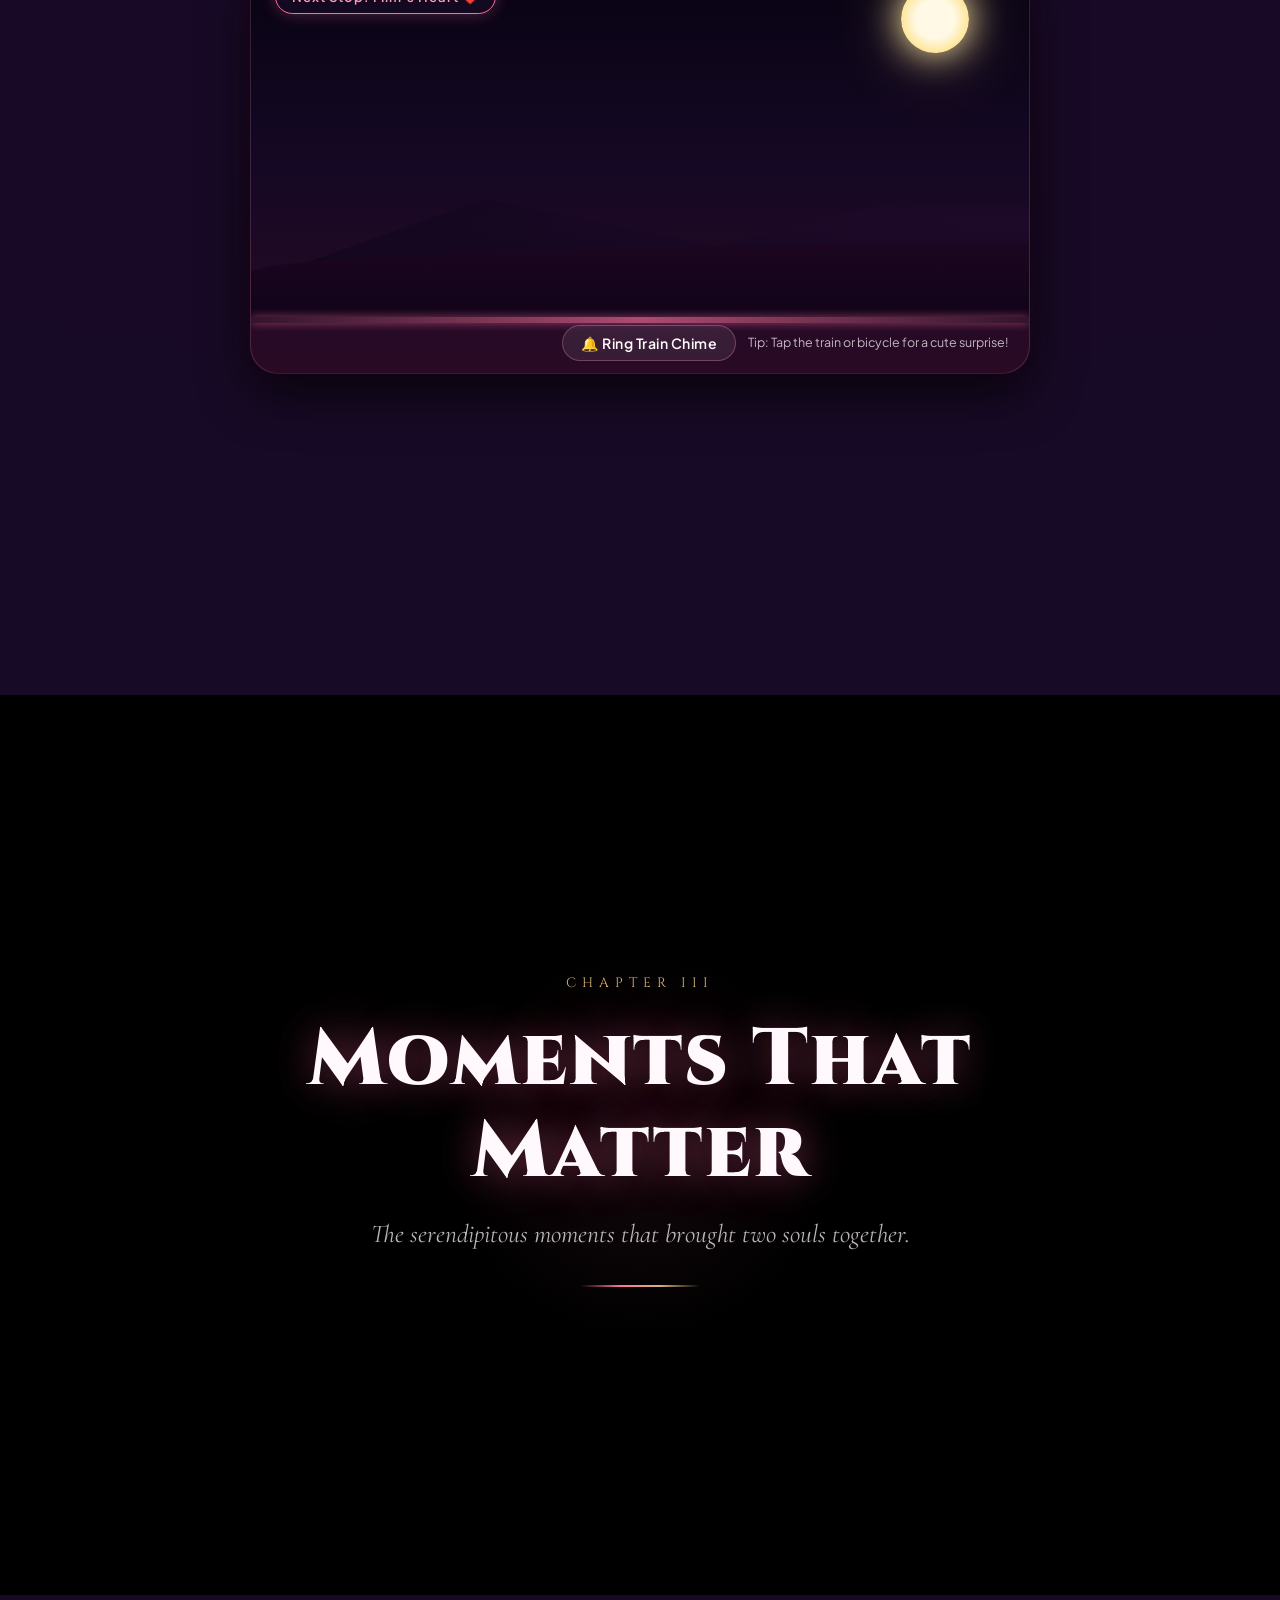
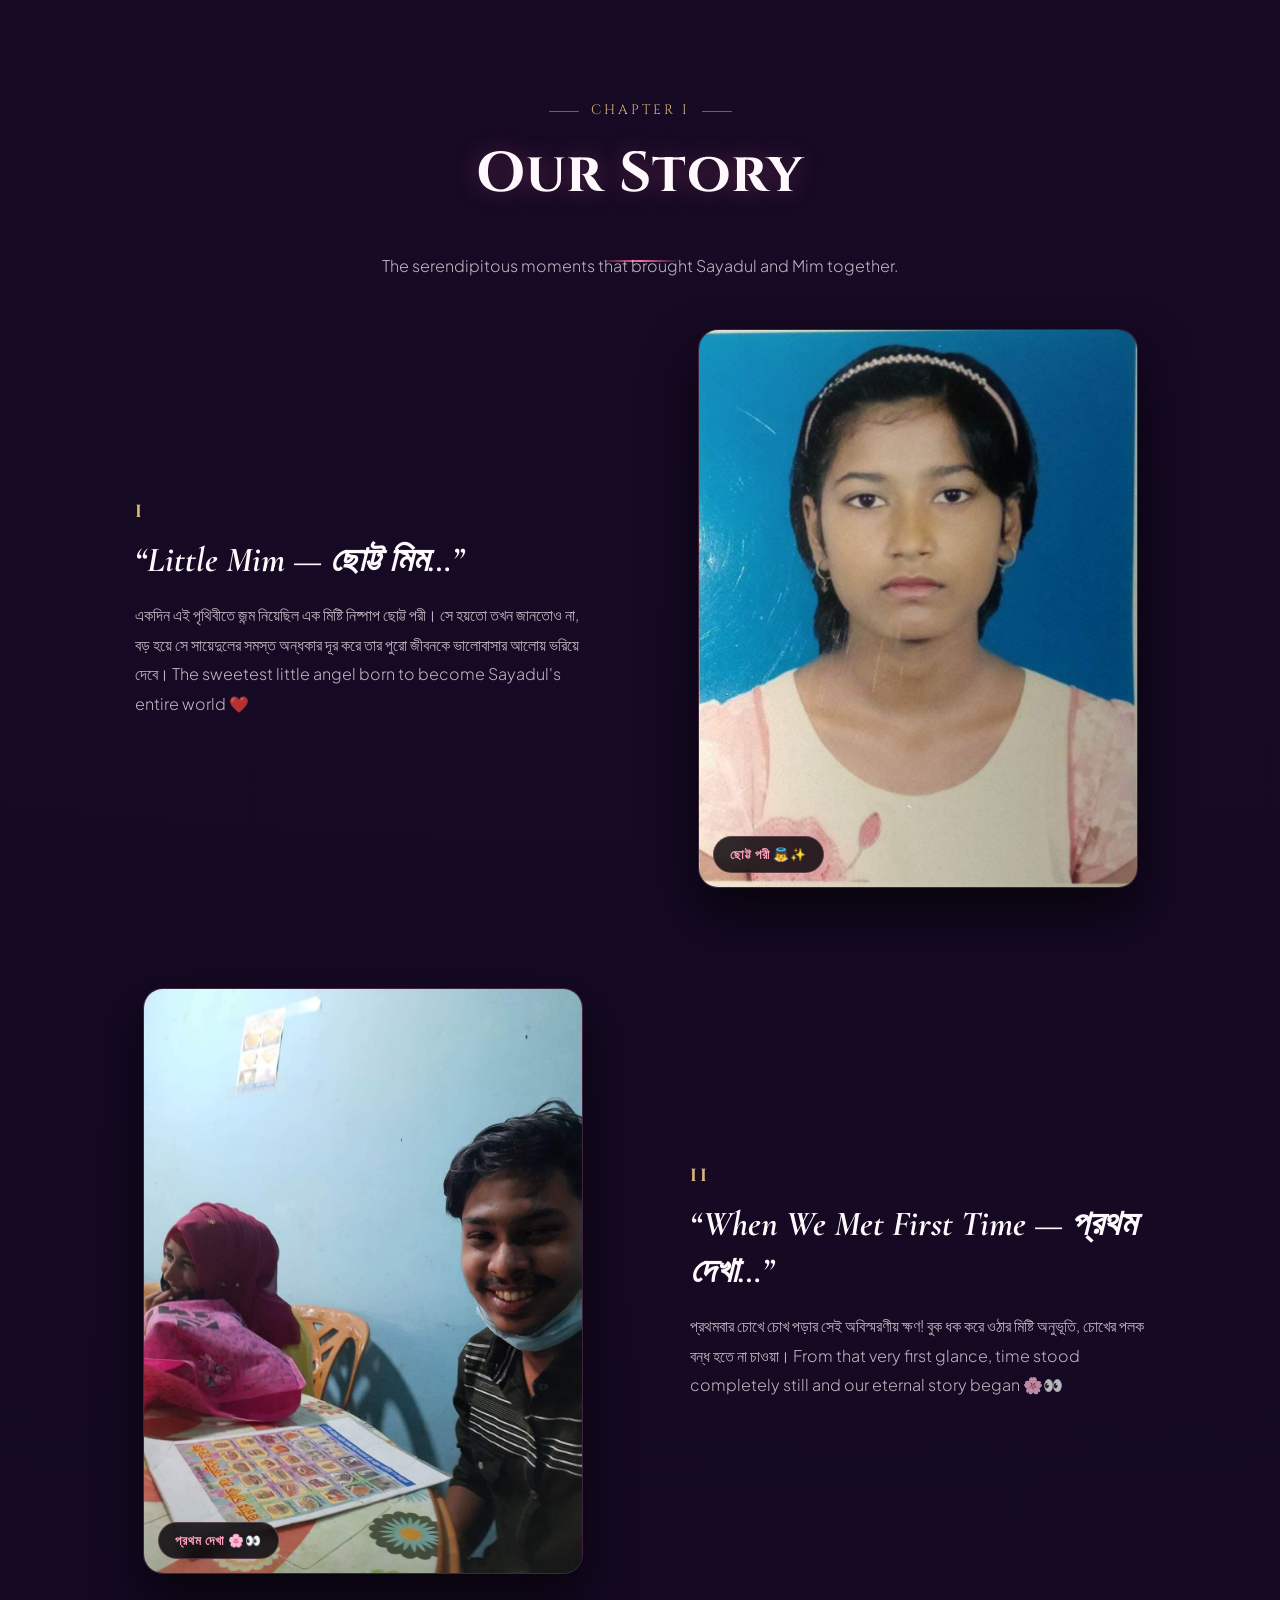
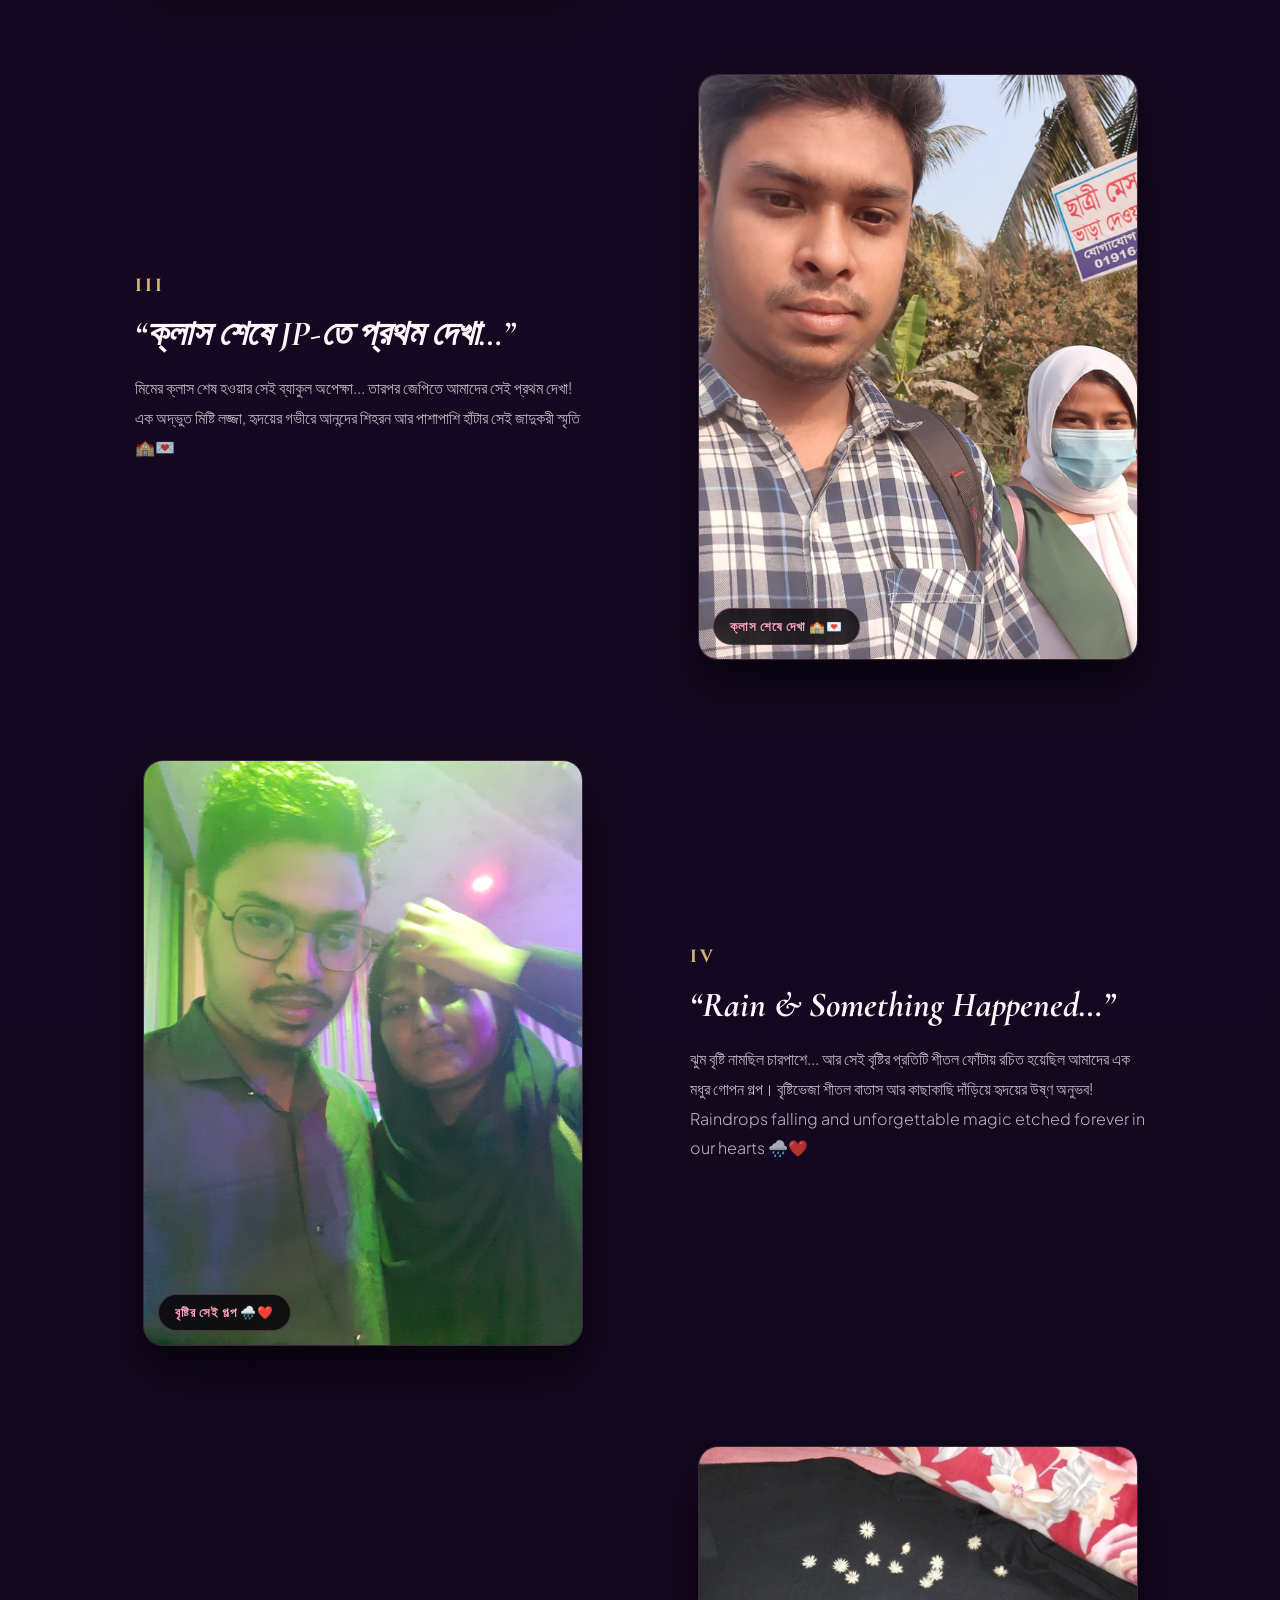
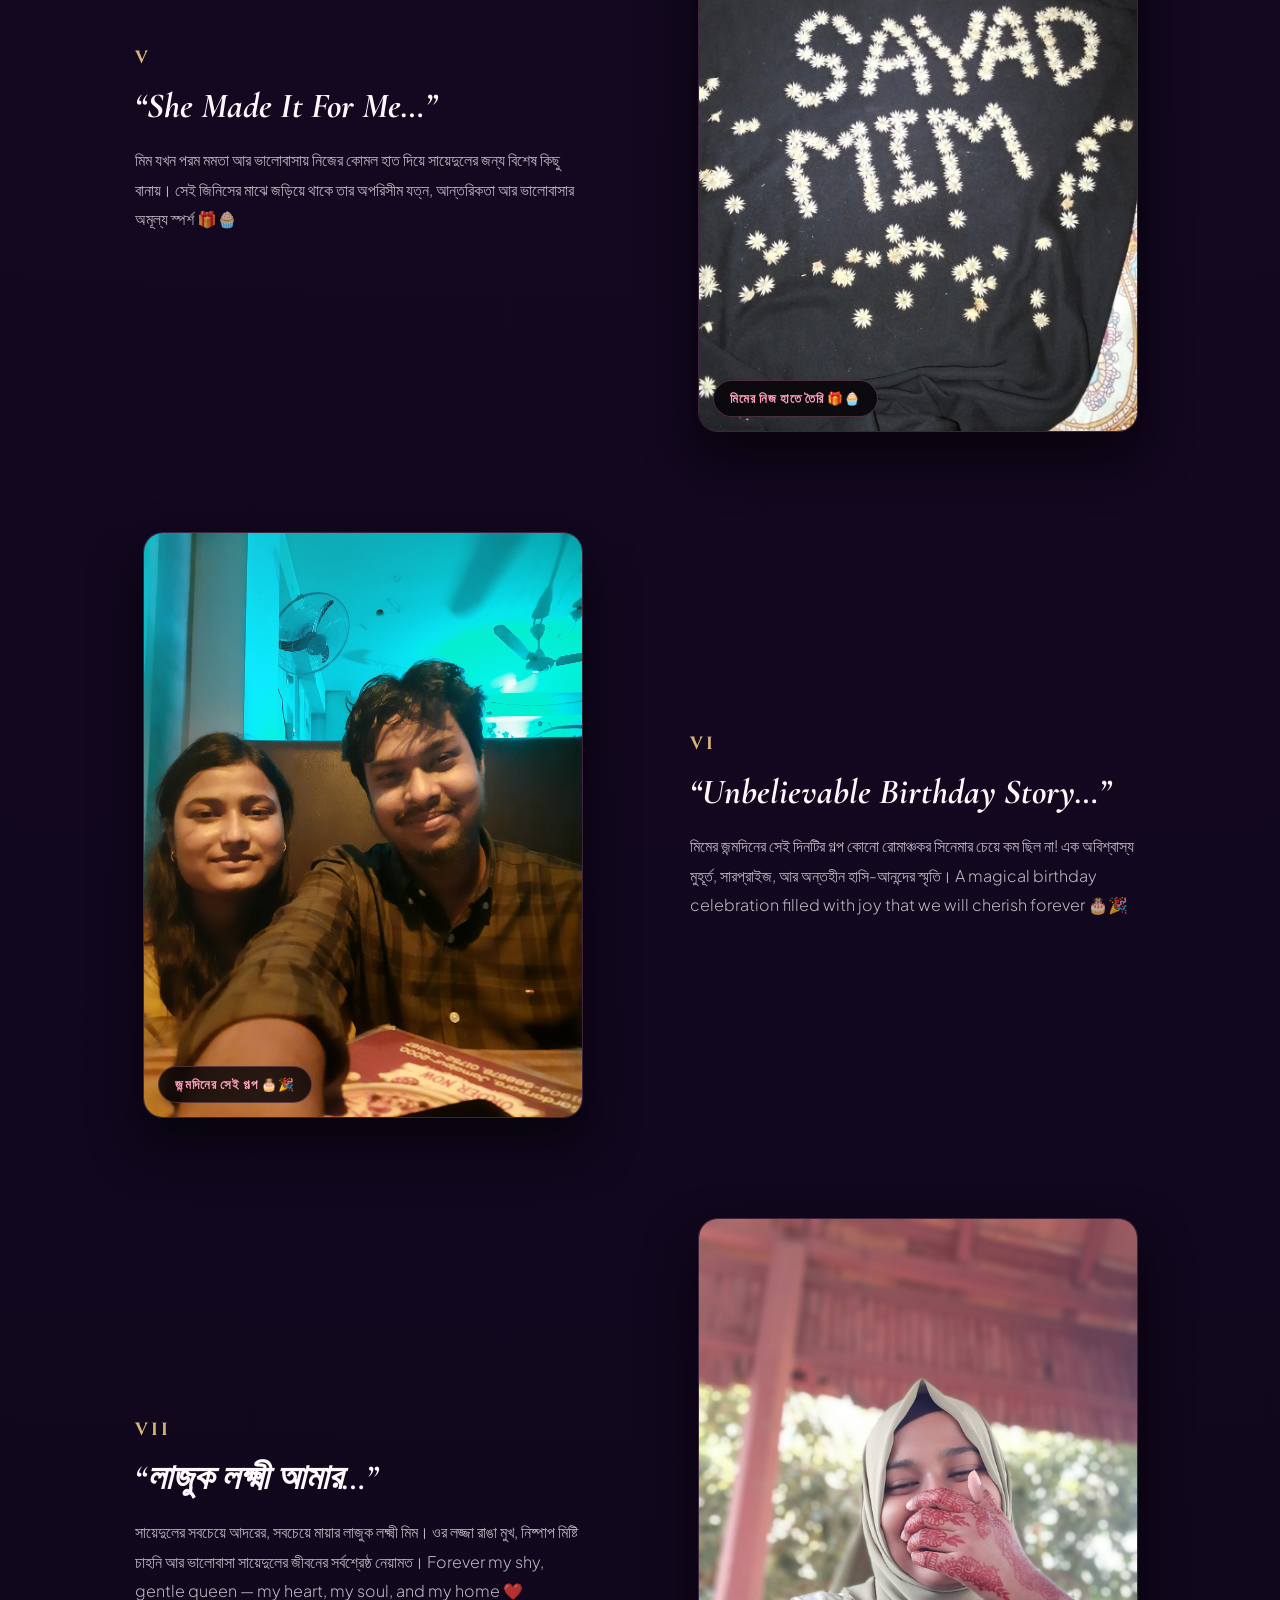
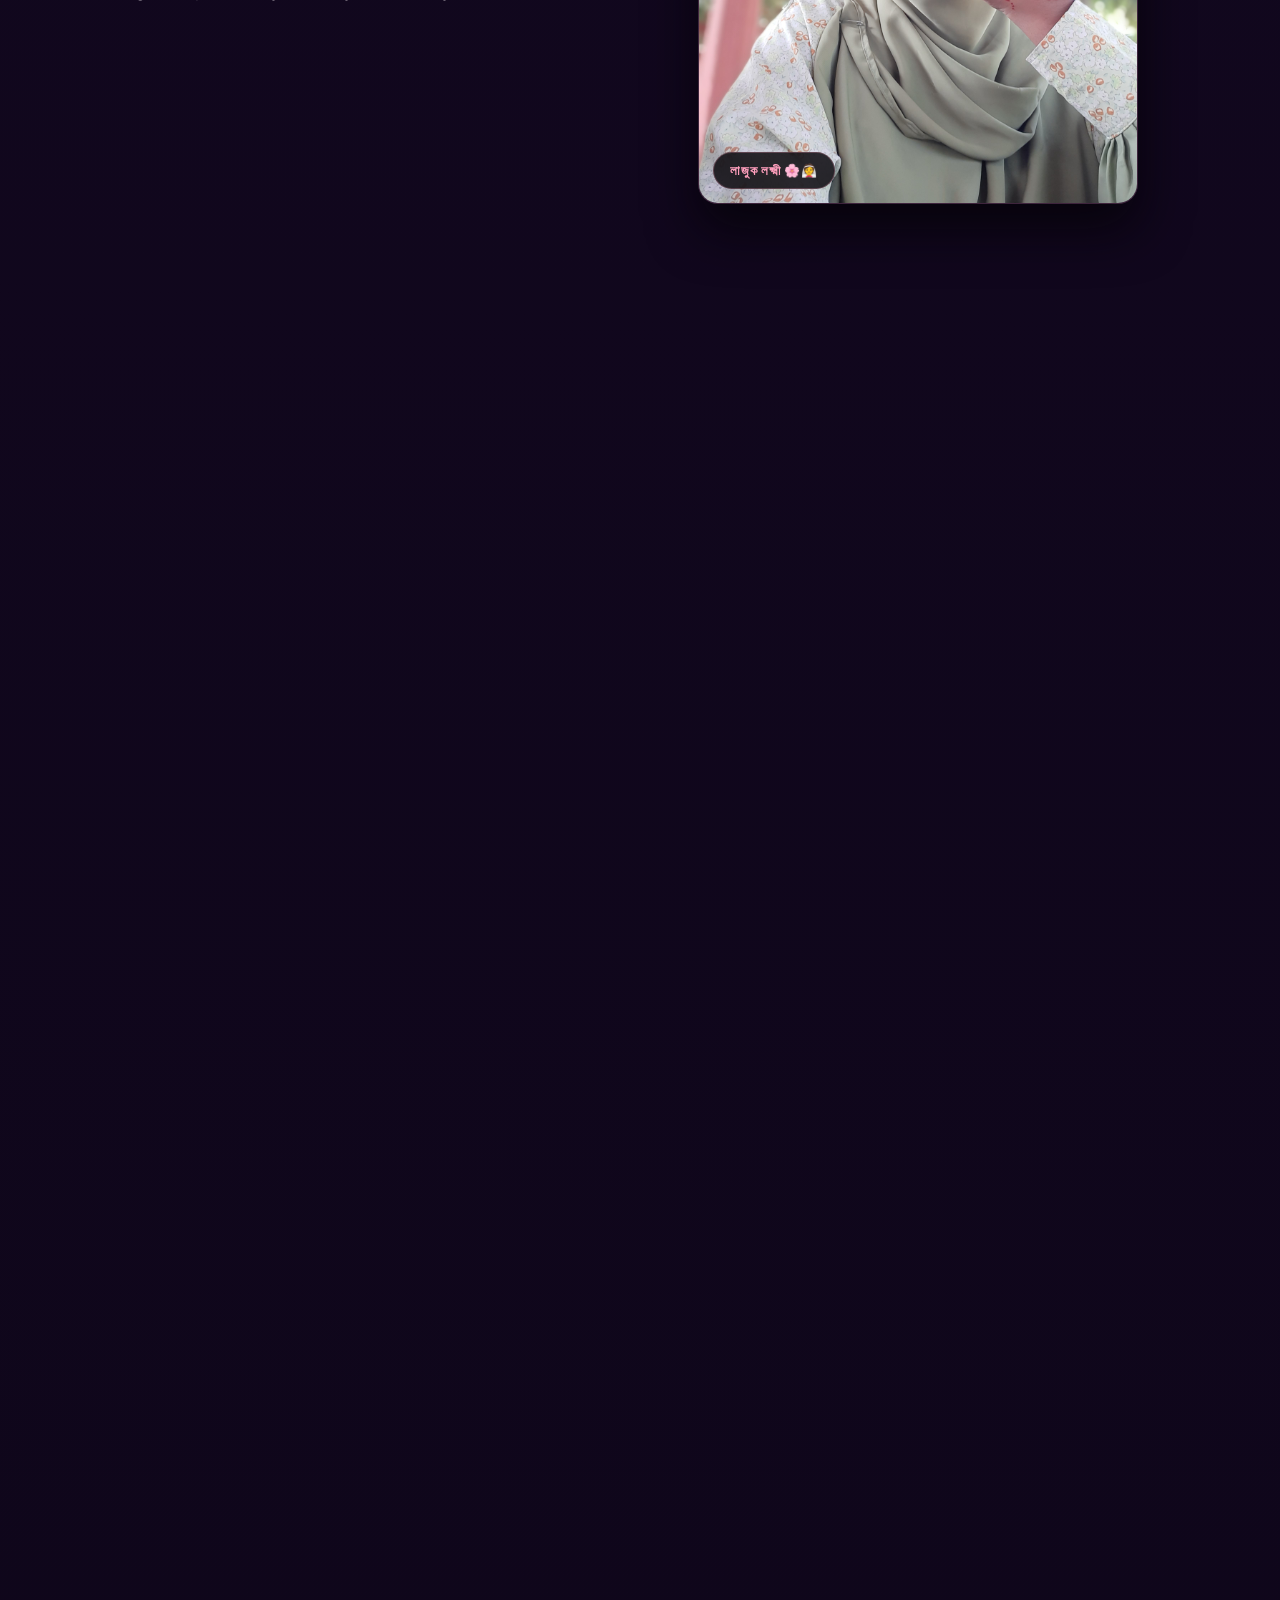
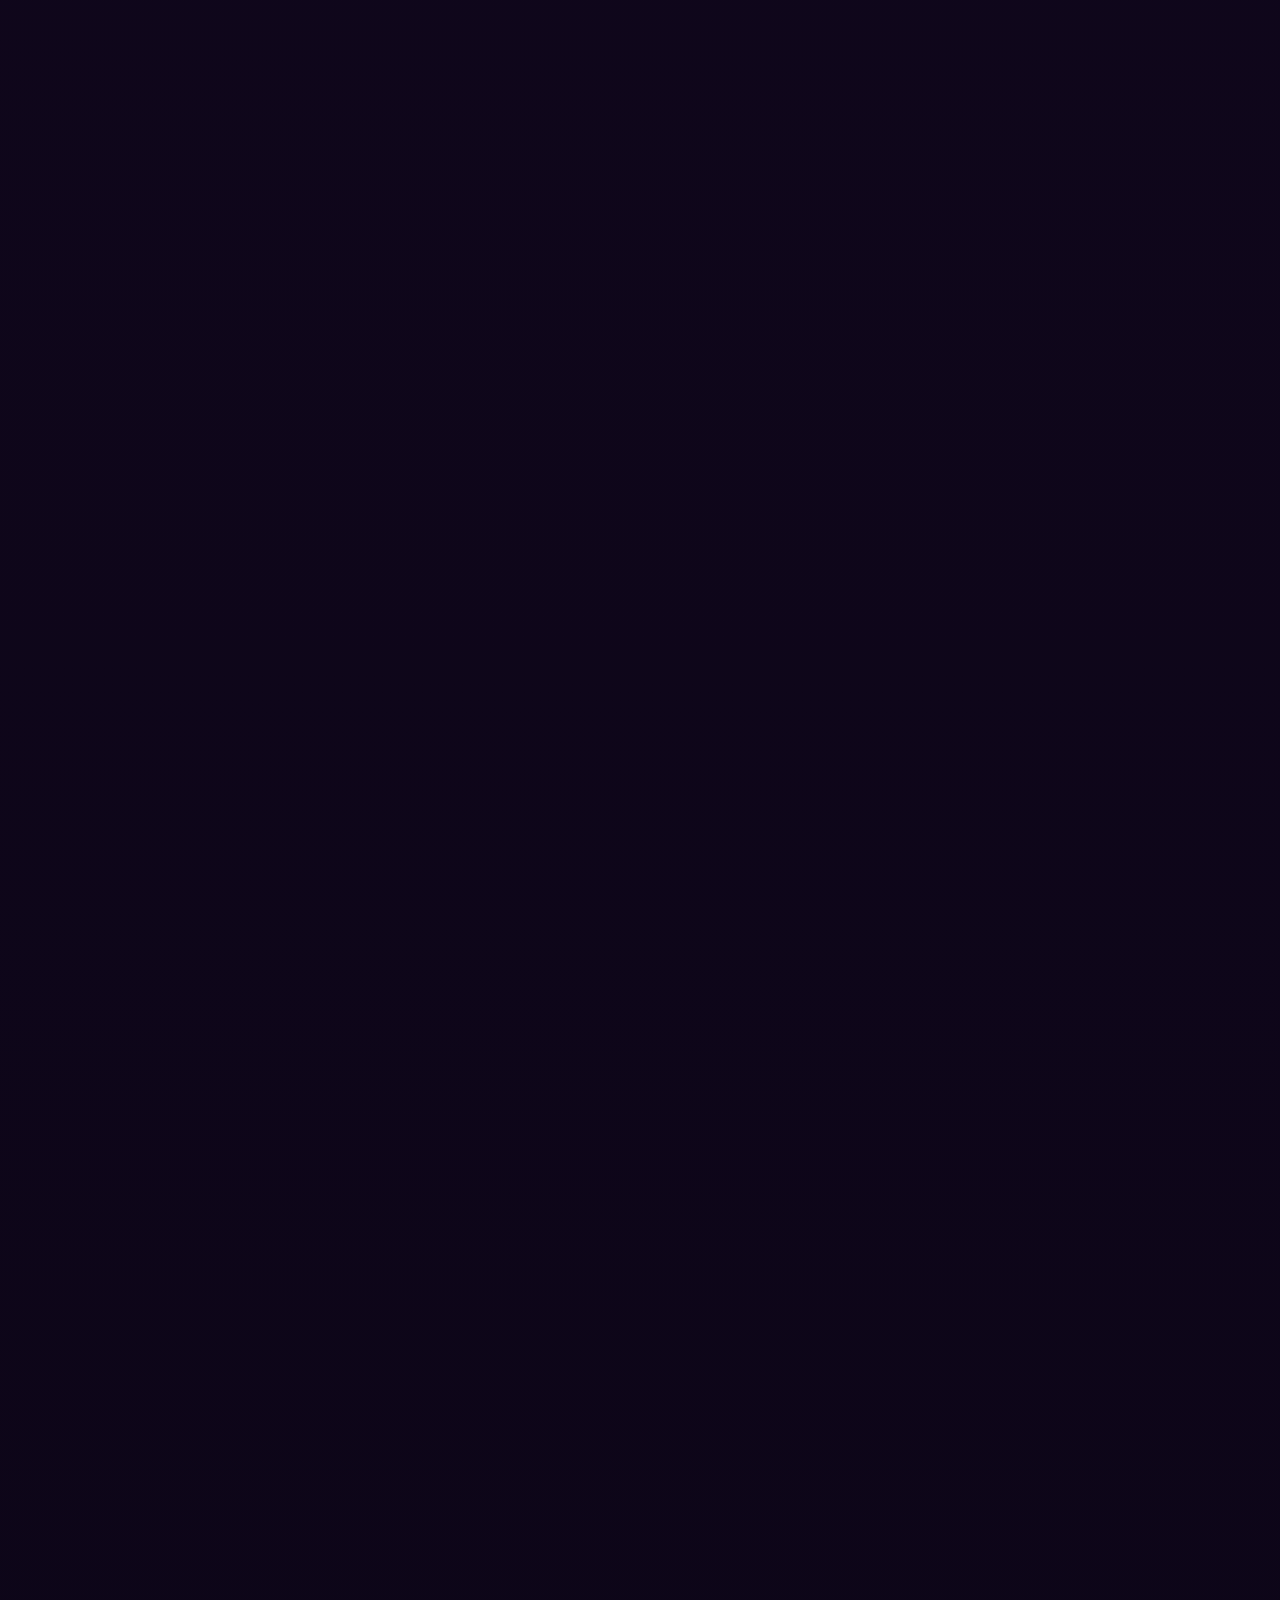
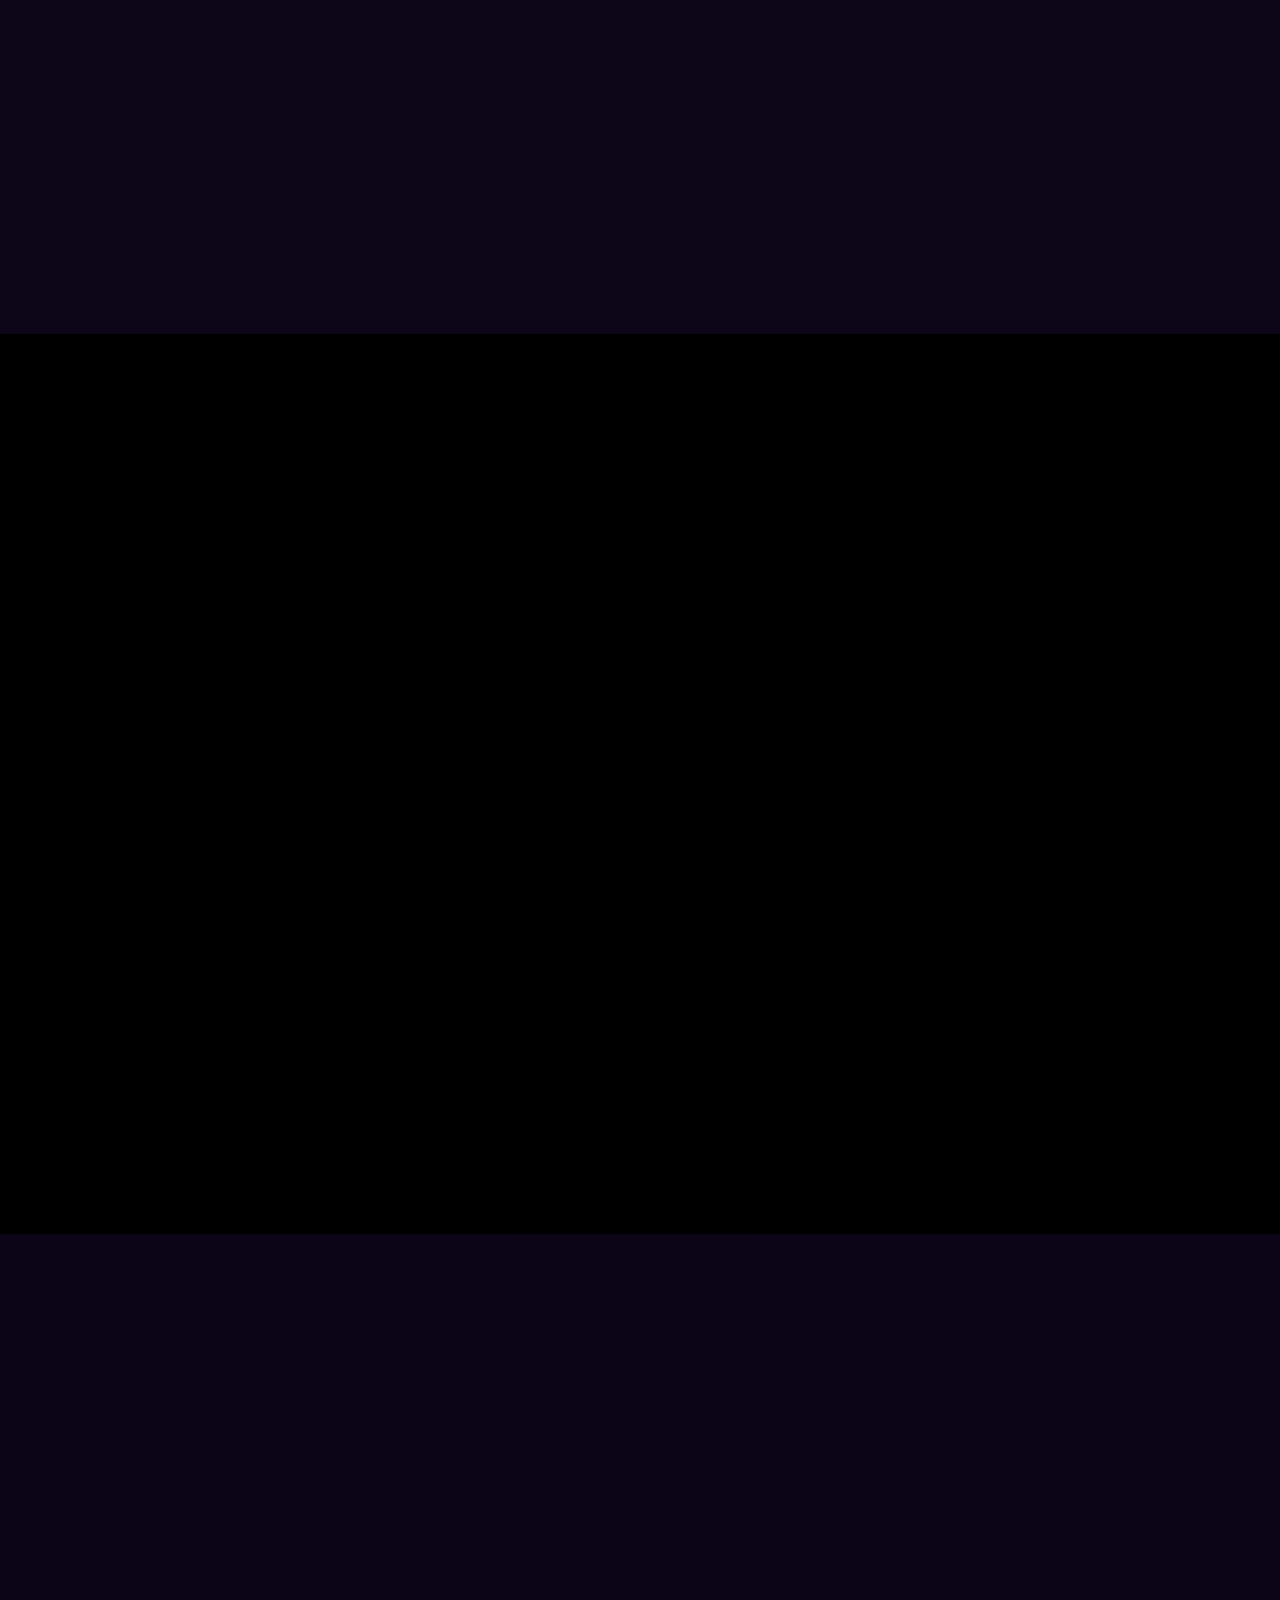
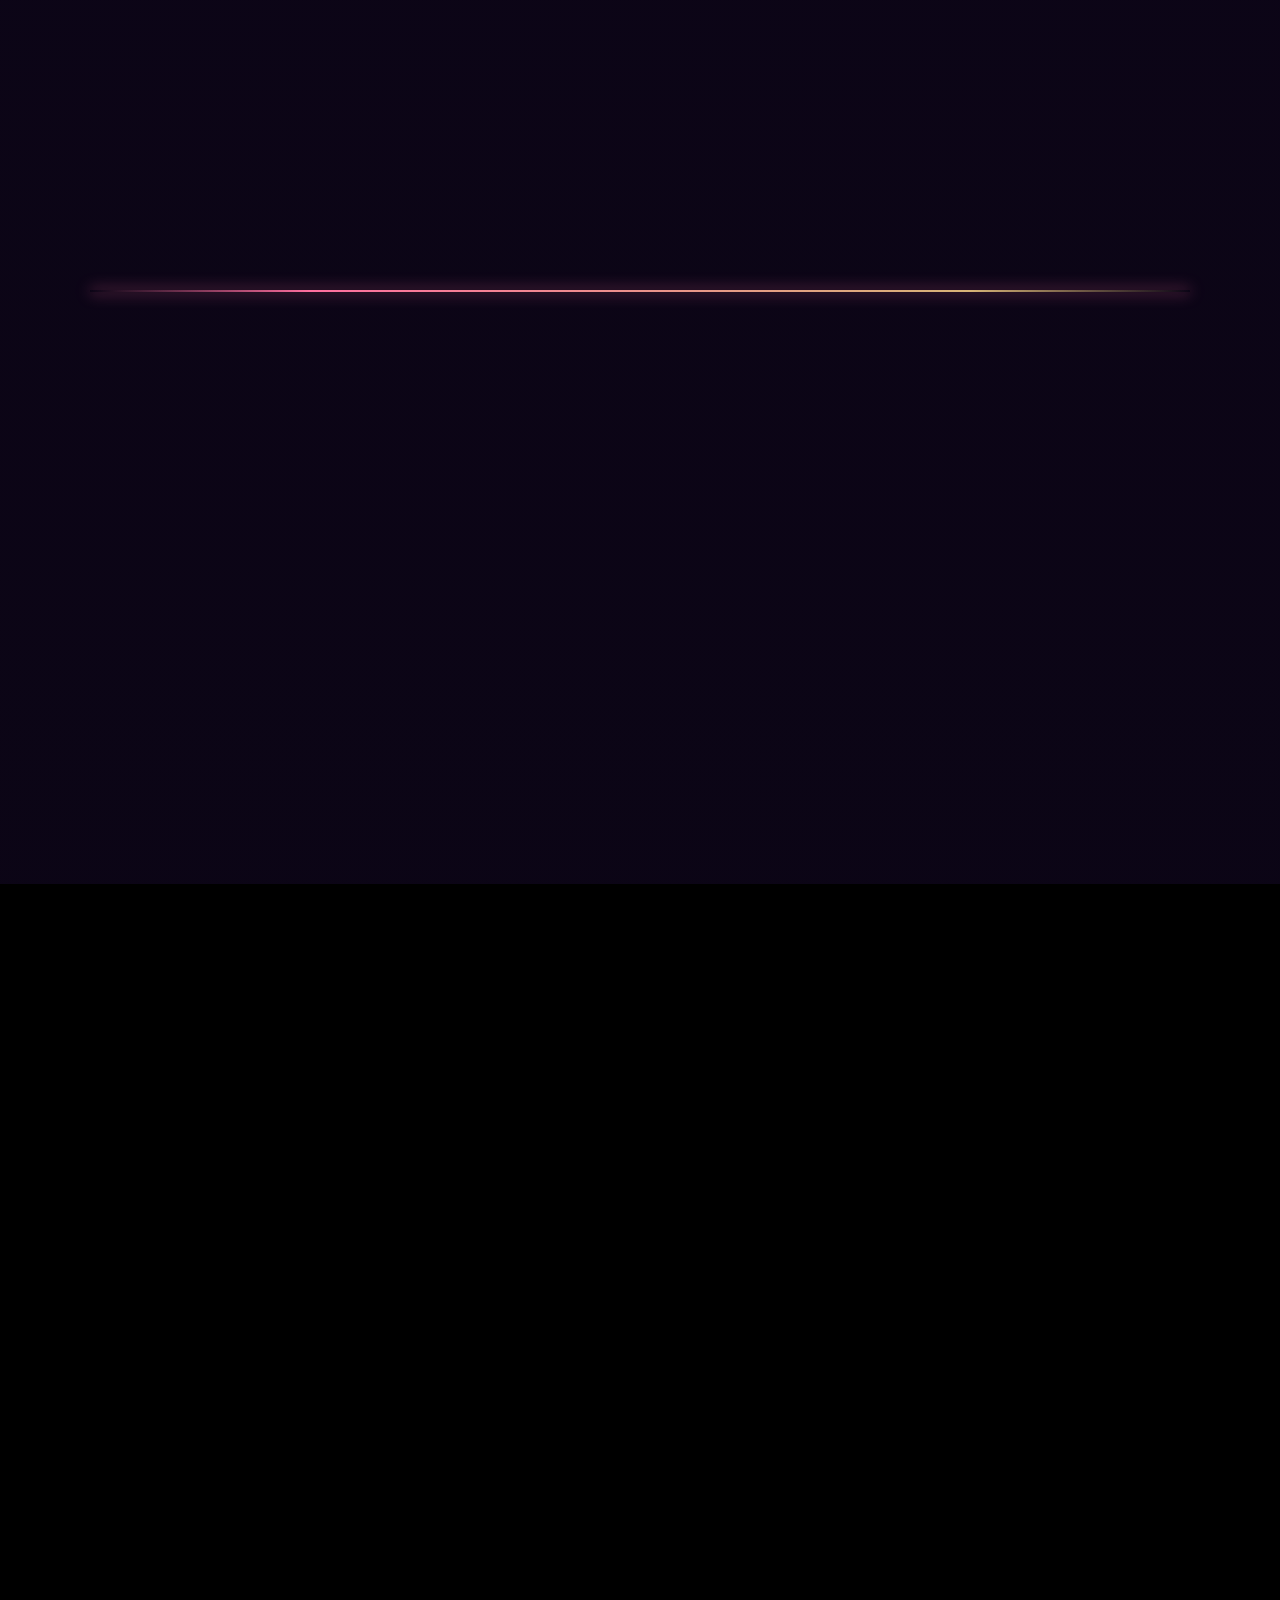
==== commit 3886c2ec: "Trim first 23 seconds from song.mp3 and update audio cache busting" ====
--- a/our-story/index.html
+++ b/our-story/index.html
@@ -18,8 +18,8 @@
     <link href="https://fonts.googleapis.com/css2?family=Cinzel:wght@400;600;700;900&family=Cormorant+Garamond:ital,wght@0,400;0,600;1,400;1,600&family=Great+Vibes&family=Plus+Jakarta+Sans:wght@300;400;500;600;700&display=swap" rel="stylesheet">
 
     <!-- CSS -->
-    <link rel="stylesheet" href="style.css?v=20260911_04">
-    <link rel="stylesheet" href="perfect-layout.css?v=20260911_04">
+    <link rel="stylesheet" href="style.css?v=20260911_05">
+    <link rel="stylesheet" href="perfect-layout.css?v=20260911_05">
 
     <!-- CDN Libraries: GSAP, ScrollTrigger, Three.js -->
     <script src="https://cdnjs.cloudflare.com/ajax/libs/gsap/3.12.5/gsap.min.js"></script>
@@ -105,8 +105,7 @@
             <input type="range" id="volume-slider" min="0" max="1" step="0.05" value="0.75" aria-label="Volume slider">
         </div>
         <audio id="bg-music" loop preload="auto" playsinline>
-            <source src="assets/music/song.mp3" type="audio/mpeg">
-            <source src="assets/music/song.mp3" type="audio/wav">
+            <source src="assets/music/song.mp3?v=20260911_05" type="audio/mpeg">
         </audio>
     </div>
 
@@ -998,6 +997,6 @@
     </main>
 
     <!-- App JavaScript Engine -->
-    <script src="script.js?v=20260911_04"></script>
+    <script src="script.js?v=20260911_05"></script>
 </body>
 </html>
